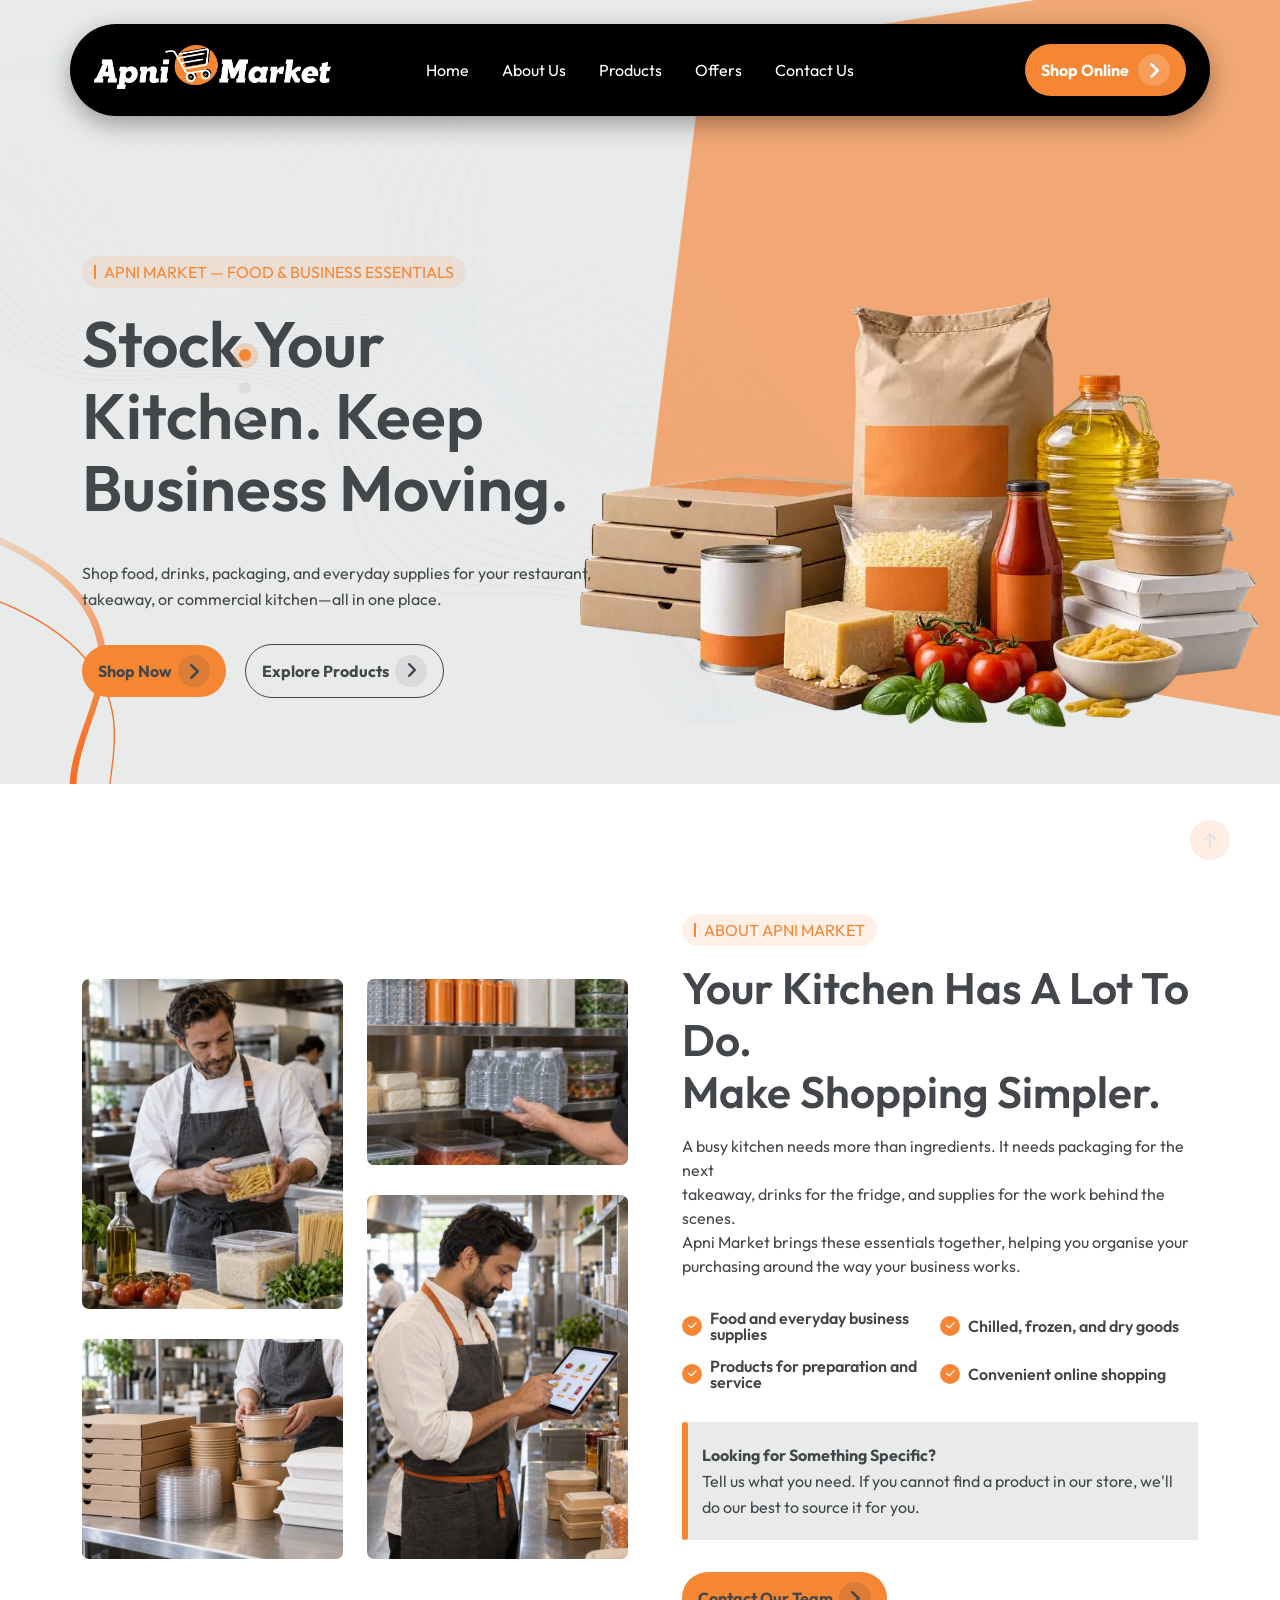
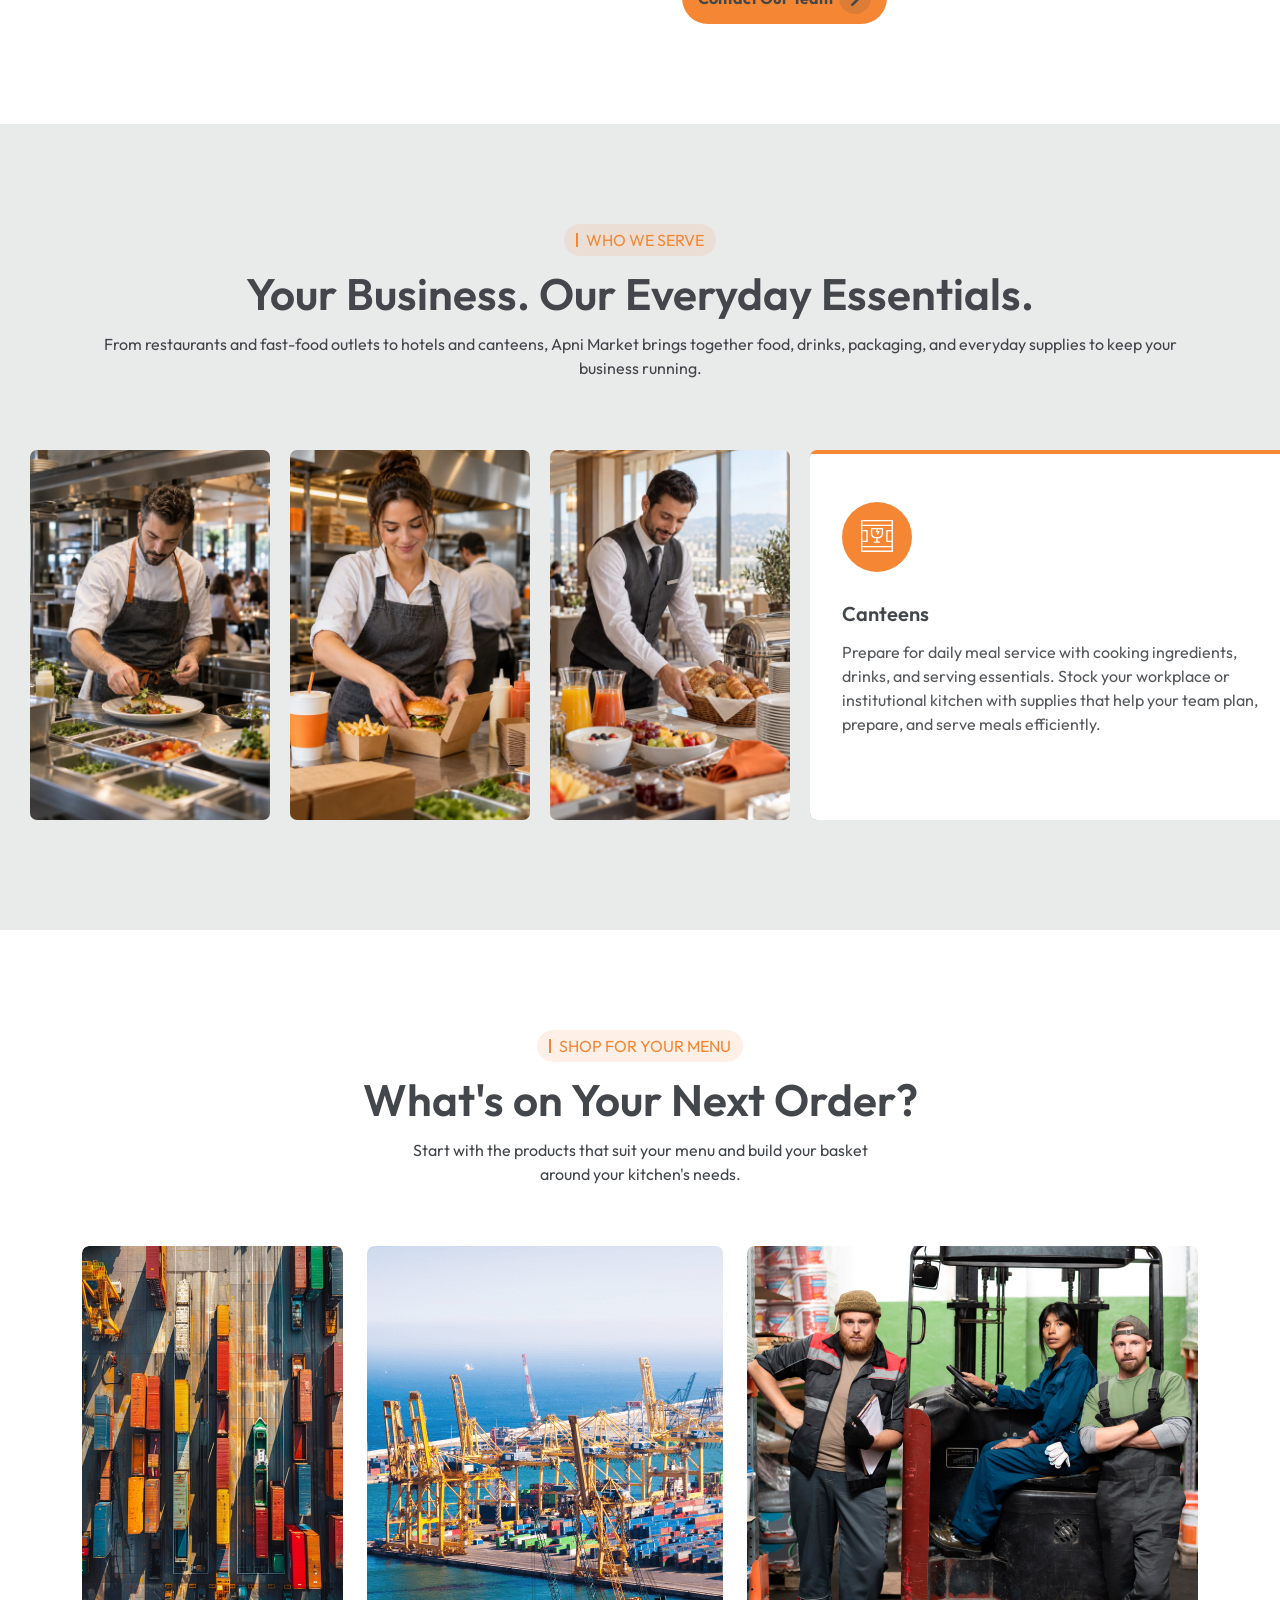
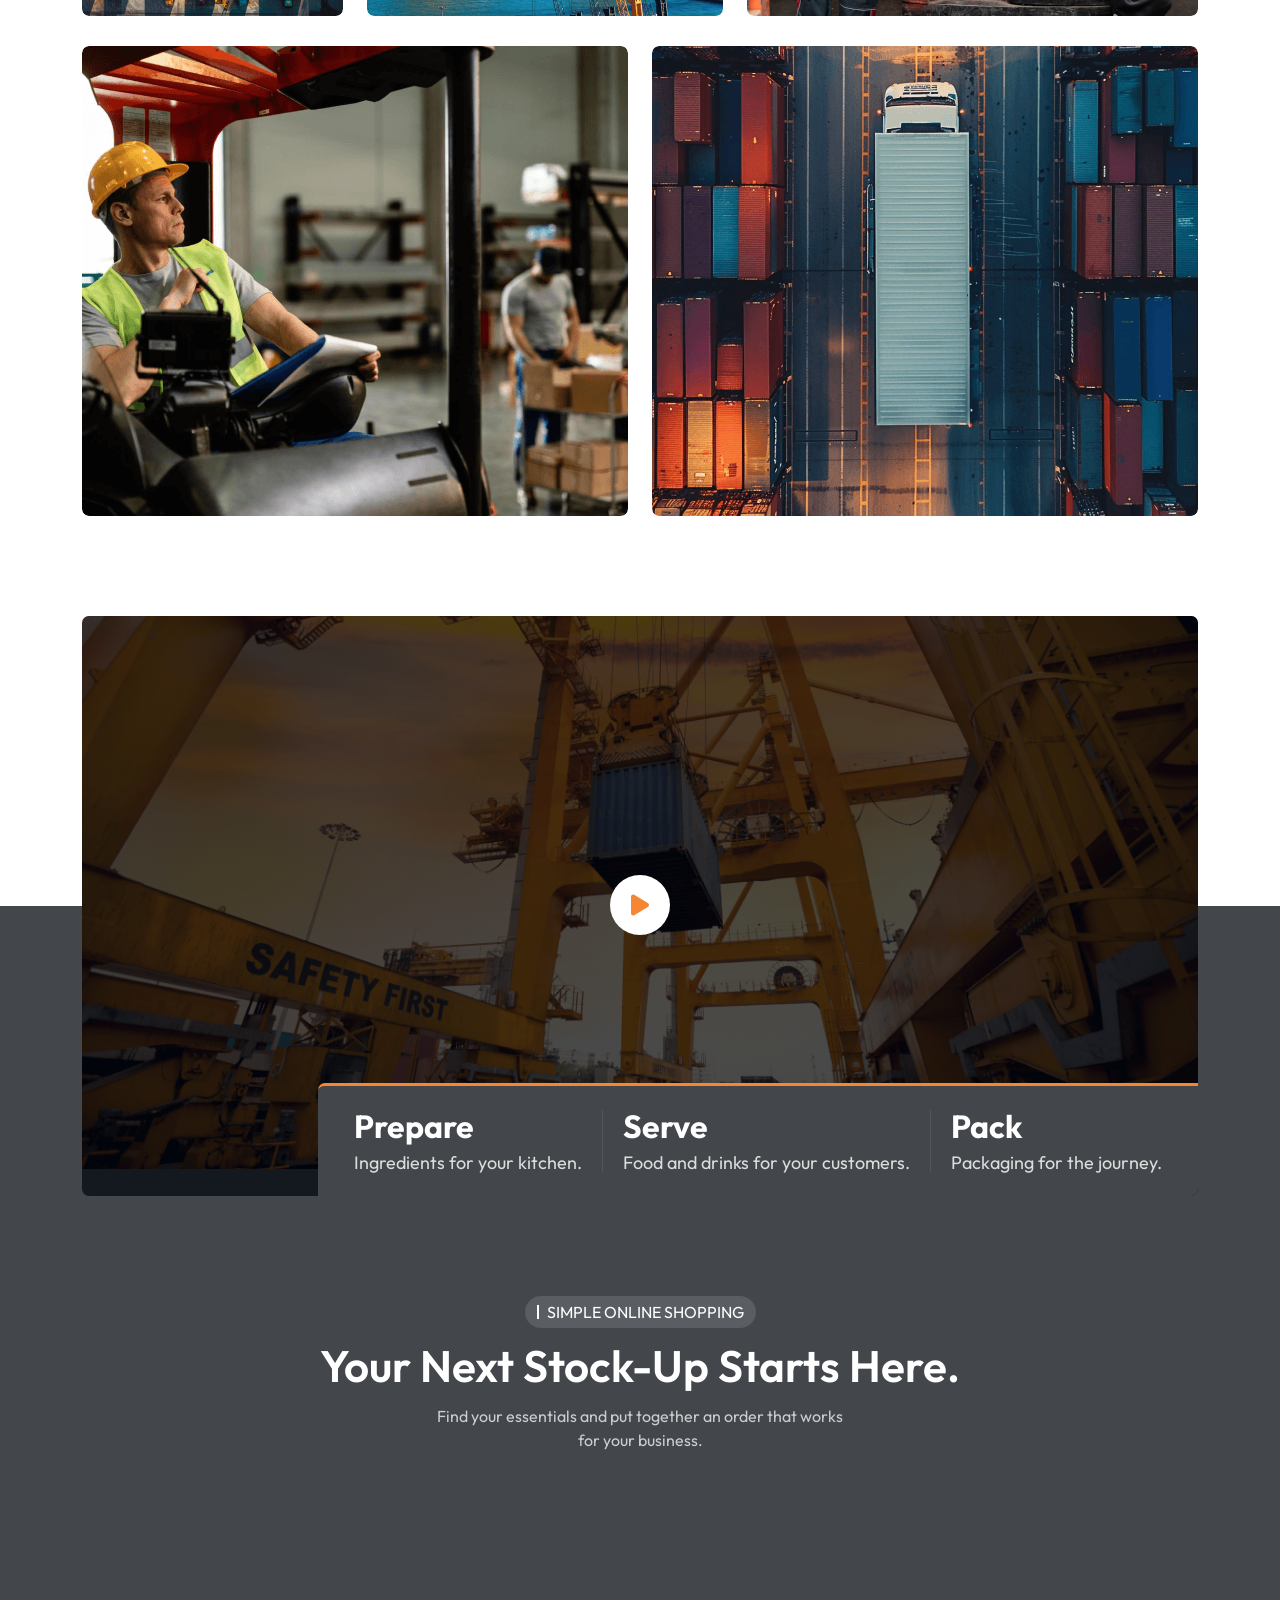
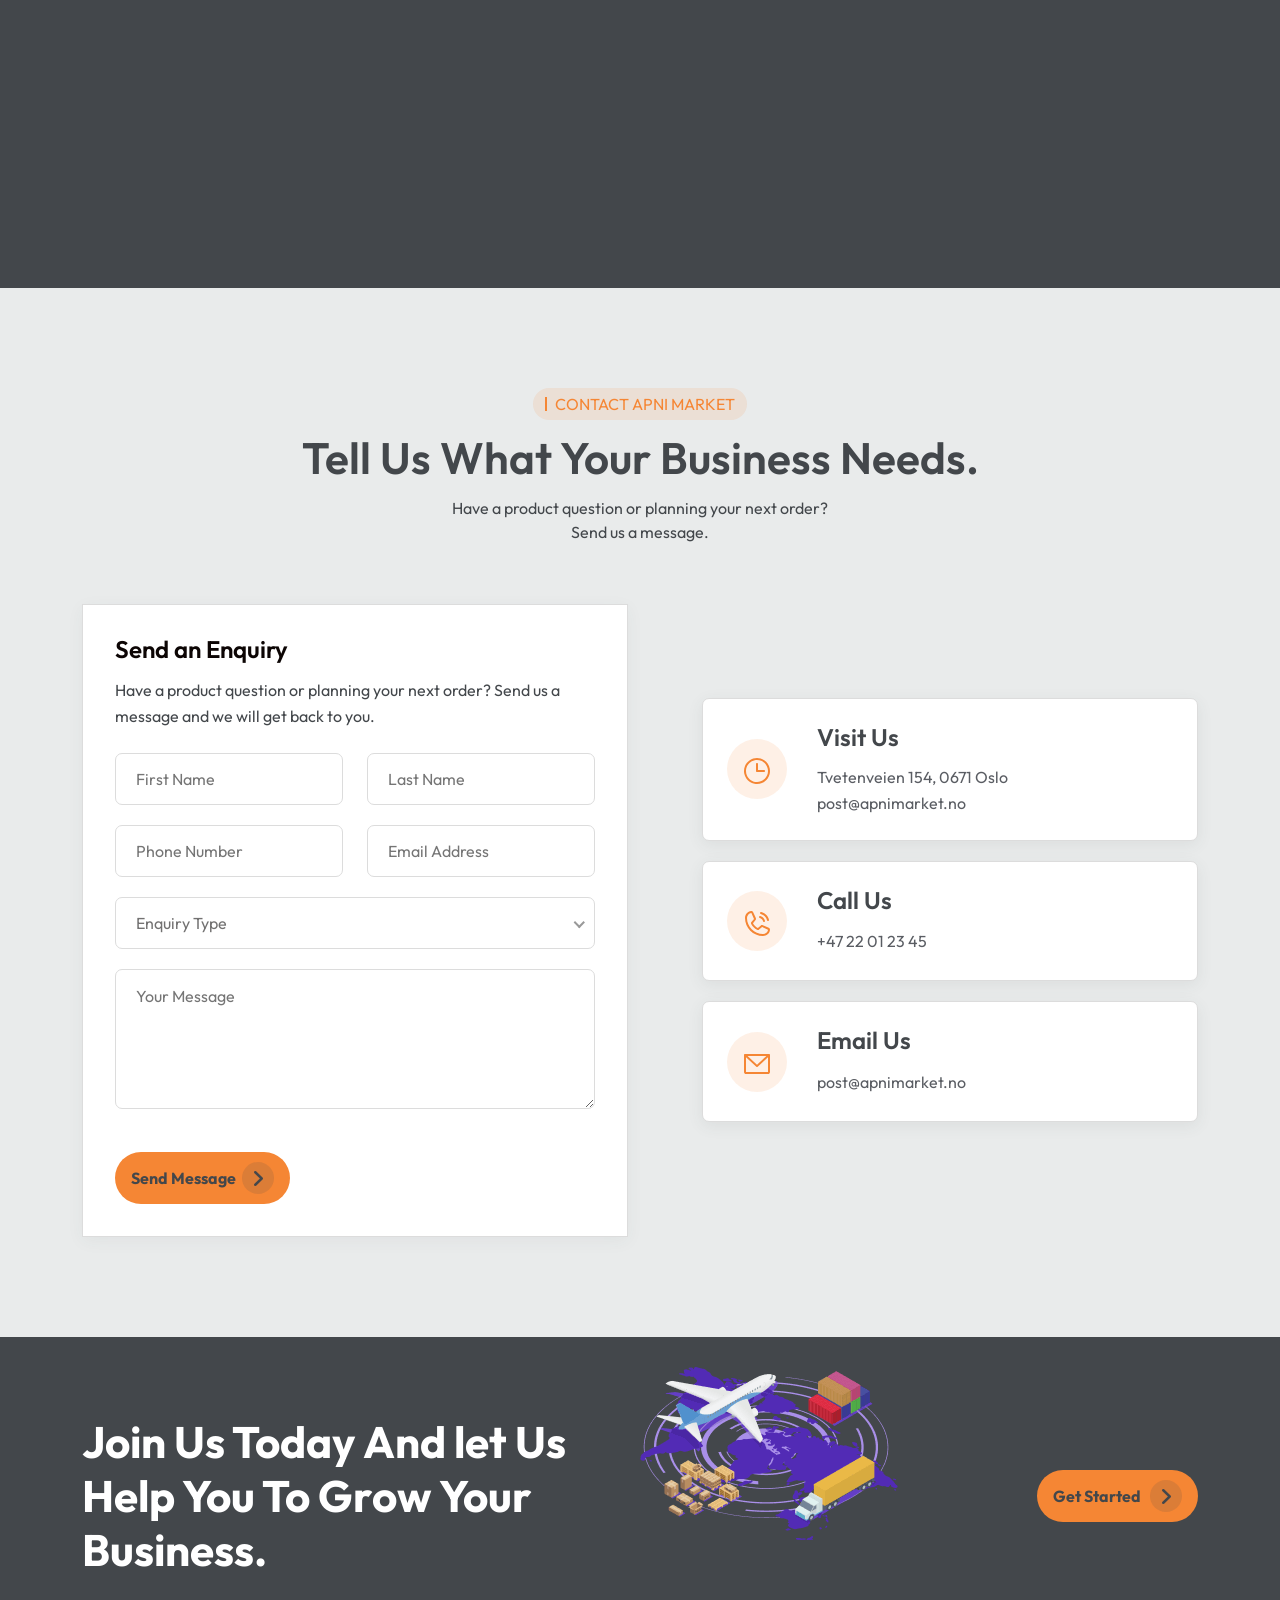
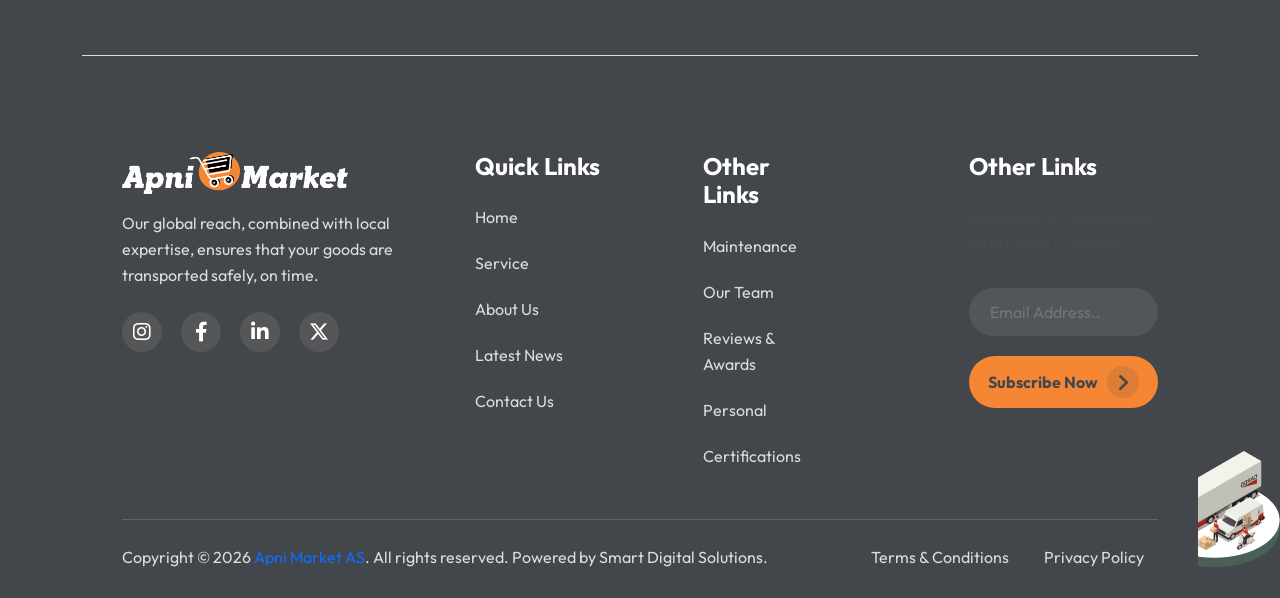
==== index.html @ 5b05df23 "feat: update service gallery with new webp images" ====
<!DOCTYPE html>
<html lang="en">

<head>
   <meta charset="UTF-8">
   <meta name="viewport" content="width=device-width, initial-scale=1.0">
   <title>Cargo - Transport Solutions</title>
   <!-- fav icon -->
   <link rel="shortcut icon" href="assets/img/icon/ca-fav-3.svg">
   <!-- css file -->
   <link rel="stylesheet" href="assets/css/bootstrap.min.css">
   <link rel="stylesheet" href="assets/css/all.css">
   <link rel="stylesheet" href="assets/css/magnific-popup.css">
   <link rel="stylesheet" href="assets/css/slick.css">
   <link rel="stylesheet" href="assets/css/slick-theme.css">
   <link rel="stylesheet" href="assets/css/nice-select.css">
   <link rel="stylesheet" href="assets/css/typography.css?v=2">
   <link rel="stylesheet" href="assets/css/aos.css">
   <link rel="stylesheet" href="assets/css/style.css?v=2">
   <link rel="stylesheet" href="assets/css/responsive.css?v=2">
</head>

<body>
   <!-- preloader -->
   <div id="preloader">
      <div id="ctn-preloader" class="ctn-preloader">
         <div class="animation-preloader">
            <div class="spinner"></div>
            <div class="txt-loading">
               <span data-text-preloader="A" class="letters-loading">A</span>
               <span data-text-preloader="P" class="letters-loading">P</span>
               <span data-text-preloader="N" class="letters-loading">N</span>
               <span data-text-preloader="I" class="letters-loading">I</span>
            </div>
         </div>
         <div class="loader">
            <div class="row">
               <div class="col-3 loader-section section-left">
                  <div class="bg"></div>
               </div>
               <div class="col-3 loader-section section-left">
                  <div class="bg"></div>
               </div>
               <div class="col-3 loader-section section-right">
                  <div class="bg"></div>
               </div>
               <div class="col-3 loader-section section-right">
                  <div class="bg"></div>
               </div>
            </div>
         </div>
      </div>
   </div>
   <!-- preloader end -->

   <!-- Header Area Start-->
   <header class="header-area-3 stiky">
      <div class="container header-3" style="background: #000000 !important;">
         <div class="row align-items-center">
            <div class="col-xl-3 col-lg col-md-6 col-6">
               <!-- ca-logo -->
               <div class="ca-logo">
                  <a href="index.html"><img src="assets/logo.png" alt="Apni Market"></a>
               </div>
            </div>
            <div class="col-xl-6 col-lg-7 d-none d-lg-block">
               <!-- ca-main-menu -->
               <div class="ca-main-menu-3">
                  <nav class="ca-mobile-menu-active-3">
                     <ul>
                        <li><a href="index.html">Home</a></li>
                        <li><a href="#about-us">About Us</a></li>
                        <li><a href="products.html">Products</a></li>
                        <li><a href="offers.html">Offers</a></li>
                        <li><a href="contact.html">Contact Us</a></li>
                     </ul>
                  </nav>
               </div>
            </div>
            <div class="col-xl-3 col-lg col-md-6 col-6">
               <!-- ca-btn -->
               <div class="ca-btn-header d-none d-lg-block text-end">
                  <a href="shop.html" class="ca-btn-primary-3 theme-bg-3 br-50" style="color: #FFFFFF !important;">Shop
                     Online <span style="background: rgba(255, 255, 255, 0.2) !important; color: #FFFFFF !important;"><i
                           class="fa-solid fa-angle-right" style="color: #FFFFFF !important;"></i></span></a>
               </div>
               <div class="ca-header-action-item d-lg-none text-end">
                  <button type="button" class="ca-offcanvas-toogle">
                     <svg xmlns="http://www.w3.org/2000/svg" width="30" height="16" viewBox="0 0 30 16">
                        <rect x="10" width="20" height="2" fill="currentColor"></rect>
                        <rect x="5" y="7" width="25" height="2" fill="currentColor"></rect>
                        <rect x="10" y="14" width="20" height="2" fill="currentColor"></rect>
                     </svg>
                  </button>
               </div>
            </div>
         </div>
      </div>
   </header>
   <!-- Header area end -->

   <!-- offcanvas start -->
   <div class="ca-offcanvas w-bg">
      <div class="ca-offcanvas-wrapper">
         <div class="ca-offcanvas-header d-flex justify-content-between align-items-center mb-40">
            <div class="ca-offcanvas-logo">
               <a href="index.html"><img src="assets/logo.png" alt="Apni Market"></a>
            </div>
            <div class="ca-offcanvas-close">
               <button class="ca-offcanvas-close-toggle"><i class="fal fa-times"></i></button>
            </div>
         </div>
         <div class="ca-offcanvas-menu-3 mb-40">
            <nav>
            </nav>
         </div>
         <div class="ca-offcanvas-contact mb-40">
            <a href="shop.html" class="ca-btn-primary-3 theme-bg-3 br-50" style="color: #FFFFFF !important;">Shop Online
               <span style="background: rgba(255, 255, 255, 0.2) !important; color: #FFFFFF !important;"><i
                     class="fa-solid fa-angle-right" style="color: #FFFFFF !important;"></i></span></a>
         </div>
         <div class="ca-offcanvas-contact-info mb-40">
            <h3 class="ca-offcanvas-sm-title">Contact Info</h3>
            <!-- single item -->
            <div class="ca-sm-single-item-4 ca-sm-single-item-1 mb-20">
               <div class="icon">
                  <span>
                     <i class="fa-solid fa-location-dot"></i>
                  </span>
               </div>
               <div class="ca-sm-single-item-4-content">
                  <p><a href="#">Tvetenveien 154,
                        0671 Oslo</a></p>
               </div>
            </div>

            <!-- single item -->
            <div class="ca-sm-single-item-4 ca-sm-single-item-1 mb-20">
               <div class="icon">
                  <span>
                     <i class="fa-solid fa-phone"></i>
                  </span>
               </div>
               <div class="ca-sm-single-item-4-content">
                  <p><a href="tel:+4722012345">+47 22 01 23 45</a></p>
               </div>
            </div>

            <!-- single item -->
            <div class="ca-sm-single-item-4 ca-sm-single-item-1 mb-20">
               <div class="icon">
                  <span>
                     <i class="fa-solid fa-envelope"></i>
                  </span>
               </div>
               <div class="ca-sm-single-item-4-content">
                  <p><a href="mailto:post@apnimarket.no">post@apnimarket.no</a></p>
               </div>
            </div>
         </div>
         <div class="ca-offcanvas-social mb-40">
            <h3 class="ca-offcanvas-sm-title">Follow Us</h3>
            <div class="ca-footer-social ca-footer-social-3">
               <ul>
                  <li><a href="#"><i class="fa-brands fa-instagram"></i></a></li>
                  <li><a href="#"><i class="fa-brands fa-facebook-f"></i></a></li>
                  <li><a href="#"><i class="fa-brands fa-linkedin-in"></i></a></li>
                  <li><a href="#"><i class="fa-brands fa-x-twitter"></i></a></li>
               </ul>
            </div>
         </div>
      </div>
   </div>
   <div class="ca-offcanvas-overlay"></div>
   <!-- offcanvas end -->

   <main>
      <!-- slider start -->
      <div class="ca-slider-active-3">
         <!-- single-slider -->
         <div class="ca-slider-3 cream-bg-3 p-relative z-index-1 fix">
            <div class="ca-slider-3-shape d-none d-lg-block">
               <img src="assets/img/shape/ca-shape3.3.png" alt="">
               <div class="ca-slider-top-shape-img">
                  <img src="assets/img/shape/ca-image-shape3.3.png" alt="">
               </div>
            </div>
            <div class="ca-slider-img-3 p-absolute">
               <img src="assets/img/slider/hero1.webp" alt="">
            </div>
            <div class="ca-line-shape3">
               <img src="assets/img/shape/ca-shape3.1.png" alt="">
            </div>
            <div class="ca-overlay-shape3 p-absolute">
               <img src="assets/img/shape/overlay-shape3.2.png" alt="">
            </div>
            <div class="container">
               <div class="row">
                  <div class="col-lg-6 col-md-10">
                     <div class="ca-hero-content-3">
                        <h5 class="ca-section-subtitle subtitle-bg-6 p-relative theme-color-3 br-50">APNI MARKET — FOOD
                           &
                           BUSINESS ESSENTIALS</h5>
                        <h1 class="ca-slider-heading theme-black-3 fnw-600 pt-20 pb-20">Stock Your Kitchen.
                           Keep Business Moving.</h1>
                        <p class="pt-16 pb-32">Shop food, drinks, packaging, and everyday supplies for your
                           restaurant,<br> takeaway, or commercial kitchen—all in one place.
                        </p>
                        <div class="hero3-btn">
                           <a href="shop.html" class="ca-btn-primary-3 theme-bg-3 br-50">Shop
                              Now<span><i class="fa-solid fa-angle-right"></i></span></a>
                           <a href="products.html" class="ca-sec-primary-3 theme-color-3 br-50">Explore Products<span><i
                                    class="fa-solid fa-angle-right"></i></span></a>
                        </div>
                     </div>
                  </div>
               </div>
            </div>
         </div>
         <!-- single-slider -->
         <div class="ca-slider-3 cream-bg-3 p-relative z-index-1 fix">
            <div class="ca-slider-3-shape d-none d-lg-block">
               <img src="assets/img/shape/ca-shape3.3.png" alt="">
               <div class="ca-slider-top-shape-img">
                  <img src="assets/img/shape/ca-image-shape3.3.png" alt="">
               </div>
            </div>
            <div class="ca-slider-img-3 p-absolute">
               <img src="assets/img/slider/hero2.webp" alt="">
            </div>
            <div class="ca-line-shape3">
               <img src="assets/img/shape/ca-shape3.1.png" alt="">
            </div>
            <div class="container">
               <div class="row">
                  <div class="col-lg-6 col-md-10">
                     <div class="ca-hero-content-3">
                        <h5 class="ca-section-subtitle subtitle-bg-6 p-relative theme-color-3 br-50">FROM PREPARATION TO
                           TAKEAWAY</h5>
                        <h1 class="ca-slider-heading theme-black-3 fnw-600 pt-20 pb-20">Great Food Starts With
                           the Right Supplies.</h1>
                        <p class="pt-16 pb-32">From kitchen ingredients to takeaway packaging, find the essentials<br>
                           you need to prepare, serve, and send out every order.
                        </p>
                        <div class="hero3-btn">
                           <a href="products.html" class="ca-btn-primary-3 theme-bg-3 br-50">Browse
                              Products<span><i class="fa-solid fa-angle-right"></i></span></a>
                           <a href="offers.html" class="ca-sec-primary-3 theme-color-3 br-50">View Offers<span><i
                                    class="fa-solid fa-angle-right"></i></span></a>
                        </div>
                     </div>
                  </div>
               </div>
            </div>
         </div>
         <!-- single-slider -->
         <div class="ca-slider-3 cream-bg-3 p-relative z-index-1 fix">
            <div class="ca-slider-3-shape d-none d-lg-block">
               <img src="assets/img/shape/ca-shape3.3.png" alt="">
               <div class="ca-slider-top-shape-img">
                  <img src="assets/img/shape/ca-image-shape3.3.png" alt="">
               </div>
            </div>
            <div class="ca-slider-img-3 p-absolute">
               <img src="assets/img/slider/hero3.webp" alt="">
            </div>
            <div class="ca-line-shape3">
               <img src="assets/img/shape/ca-shape3.1.png" alt="">
            </div>
            <div class="container">
               <div class="row">
                  <div class="col-lg-6 col-md-10">
                     <div class="ca-hero-content-3">
                        <h5 class="ca-section-subtitle subtitle-bg-6 p-relative theme-color-3 br-50">MAKE YOUR NEXT
                           STOCK-UP COUNT</h5>
                        <h1 class="ca-slider-heading theme-black-3 fnw-600 pt-20 pb-20">Everyday Essentials.
                           More Value for Your Business.</h1>
                        <p class="pt-16 pb-32">Explore current offers and discover products for your next order.<br>
                           Keep your shelves stocked and your menu ready.
                        </p>
                        <div class="hero3-btn">
                           <a href="offers.html" class="ca-btn-primary-3 theme-bg-3 br-50">Explore
                              Offers<span><i class="fa-solid fa-angle-right"></i></span></a>
                           <a href="products.html" class="ca-sec-primary-3 theme-color-3 br-50">Shop All
                              Products<span><i class="fa-solid fa-angle-right"></i></span></a>
                        </div>
                     </div>
                  </div>
               </div>
            </div>
         </div>
      </div>
      <!-- slider end -->

      <!-- about section start -->
      <section id="about-us" class="ca-about-3 pt-100 pb-70">
         <div class="container">
            <div class="row align-items-center">
               <div class="col-lg-6">
                  <div class="ca-abo-item-1">
                     <div class="row">
                        <div class="col-lg-6 col-md-6">
                           <!-- single about item -->
                           <div class="ca-abo-single-item mb-30">
                              <img class="w-100 lar-img-1" src="assets/img/about/about-1.jpg" alt="">
                              <div class="ca-abo-hover-item">
                                 <div class="ca-abo-content">
                                    <!-- <div class="ca-abo-icon">
                                       <span><img src="assets/img/icon/ca-delivery3.1.svg" alt=""></span>
                                    </div> -->
                                    <!-- <h3 class="ca-abo-hover-title"><span class="counter">11</span>K+</h3> -->
                                    <p>Food and products for preparation</p>
                                 </div>
                              </div>
                           </div>

                           <!-- single about item -->
                           <div class="ca-abo-single-item mb-30">
                              <img class="w-100 sm-img-1" src="assets/img/about/about-2.jpg" alt="">
                              <div class="ca-abo-hover-item">
                                 <div class="ca-abo-content">
                                    <!-- <div class="ca-abo-icon">
                                       <span><img src="assets/img/icon/ca-delivery3.1.svg" alt=""></span>
                                    </div> -->
                                    <!-- <h3 class="ca-abo-hover-title"><span class="counter">11</span>K+</h3> -->
                                    <p>Packaging and service essentials</p>
                                 </div>
                              </div>
                           </div>
                        </div>

                        <div class="col-lg-6 col-md-6">
                           <!-- single about item -->
                           <div class="ca-abo-single-item mb-30">
                              <img class="w-100 sm-img-2" src="assets/img/about/about-3.jpg" alt="">
                              <div class="ca-abo-hover-item">
                                 <div class="ca-abo-content">
                                    <!-- <div class="ca-abo-icon">
                                       <span><img src="assets/img/icon/ca-delivery3.1.svg" alt=""></span>
                                    </div> -->
                                    <!-- <h3 class="ca-abo-hover-title"><span class="counter">11</span>K+</h3> -->
                                    <p>Drinks and chilled goods</p>
                                 </div>
                              </div>
                           </div>
                           <!-- single about item -->
                           <div class="ca-abo-single-item mb-30">
                              <img class="w-100 lar-img-2" src="assets/img/about/about-4.png" alt="">
                              <div class="ca-abo-hover-item">
                                 <div class="ca-abo-content">
                                    <!-- <div class="ca-abo-icon">
                                       <span><img src="assets/img/icon/ca-delivery3.1.svg" alt=""></span>
                                    </div> -->
                                    <!-- <h3 class="ca-abo-hover-title"><span class="counter">11</span>K+</h3> -->
                                    <p>Convenient online shopping</p>
                                 </div>
                              </div>
                           </div>


                        </div>
                     </div>
                  </div>
               </div>
               <div class="col-xl-6 mb-30">
                  <div class="ca-ab-content3">
                     <div class="ca-about-content-3 ca-sec-content-3">
                        <h5 class="ca-section-subtitle subtitle-bg-6 p-relative theme-color-3 br-50">ABOUT APNI MARKET
                        </h5>
                        <h2 class="ca-section-title theme-black-3 fnw-600 pt-16 ca-text-cap">Your Kitchen Has a Lot to
                           Do.
                           <br> Make Shopping Simpler.
                        </h2>
                        <p class="pt-16 pb-32">A busy kitchen needs more than ingredients. It needs packaging for the
                           next<br> takeaway, drinks for the fridge, and supplies for the work behind the scenes.<br>
                           Apni Market brings these essentials together, helping you organise your purchasing around the
                           way your business works.</p>
                     </div>
                     <div class="ca-ab-item-check">
                        <!-- single-item -->
                        <div class="ca-ab-sngle-item">
                           <div class="ca-ab-sngle-item-ic">
                              <span><i class="fa-solid fa-check"></i></span>
                           </div>
                           <div class="ca-ab-sngle-item-content">
                              <h4 class="ca-item-ch-title">Food and everyday business supplies</h4>
                           </div>
                        </div>
                        <!-- single-item -->
                        <div class="ca-ab-sngle-item">
                           <div class="ca-ab-sngle-item-ic">
                              <span><i class="fa-solid fa-check"></i></span>
                           </div>
                           <div class="ca-ab-sngle-item-content">
                              <h4 class="ca-item-ch-title">Chilled, frozen, and dry goods</h4>
                           </div>
                        </div>
                        <!-- single-item -->
                        <div class="ca-ab-sngle-item">
                           <div class="ca-ab-sngle-item-ic">
                              <span><i class="fa-solid fa-check"></i></span>
                           </div>
                           <div class="ca-ab-sngle-item-content">
                              <h4 class="ca-item-ch-title">Products for preparation and service</h4>
                           </div>
                        </div>
                        <!-- single-item -->
                        <div class="ca-ab-sngle-item">
                           <div class="ca-ab-sngle-item-ic">
                              <span><i class="fa-solid fa-check"></i></span>
                           </div>
                           <div class="ca-ab-sngle-item-content">
                              <h4 class="ca-item-ch-title">Convenient online shopping</h4>
                           </div>
                        </div>
                     </div>
                     <div class="ca-about-item3 cream-bg-3 p-relative">
                        <p><strong>Looking for Something Specific?</strong><br>Tell us what you need. If you cannot find
                           a product in our store, we'll do our best to source it for you.</p>
                     </div>
                     <div class="ca-about-3-btn">
                        <a href="contact.html" class="ca-btn-primary-3 theme-bg-3 br-50">Contact Our Team<span><i
                                 class="fa-solid fa-angle-right"></i></span></a>
                     </div>
                  </div>
               </div>
            </div>
         </div>
      </section>
      <!-- about section end -->

      <!-- service section start -->
      <section class="ca-service-3 cream-bg-3 pt-100 pb-70">
         <div class="container">
            <div class="ca-portfolio-content-3 ca-sec-content-3 text-center mb-60 aos-init aos-animate"
               data-aos="fade-up" data-aos-duration="800">
               <h5 class="ca-section-subtitle subtitle-bg-6 p-relative theme-color-3 br-50">WHO WE SERVE</h5>
               <h2 class="ca-section-title theme-black-3 fnw-600 pt-16 ca-text-cap">Your Business. Our Everyday
                  Essentials.</h2>
               <p class="pt-16">From restaurants and fast-food outlets to hotels and canteens, Apni Market brings
                  together food, drinks, packaging, and everyday supplies to keep your business running.</p>
            </div>
         </div>
         <!-- expand gallery start -->
         <div class="expand-container">
            <!-- single item -->
            <div class="slide">
               <img class="expand-slide-img" src="assets/img/service/gallery1.webp" alt="">
               <div class="expand-slide-ic-box">
                  <div class="ca-expand-ic">
                     <span><img src="assets/img/icon/ser-ic-1.1.svg" alt=""></span>
                  </div>
                  <h2 class="ca-expand-title"><a href="#">Restaurants</a></h2>
                  <p>From kitchen preparation to the final plate, find ingredients, drinks, and everyday essentials for
                     your restaurant. Bring your purchasing together so your team can focus on preparing great food and
                     looking after guests.</p>
               </div>
            </div>
            <!-- single item -->
            <div class="slide">
               <img class="expand-slide-img" src="assets/img/service/gallery2.webp" alt="">
               <div class="expand-slide-ic-box">
                  <div class="ca-expand-ic">
                     <span><img src="assets/img/icon/ser-ic-1.2.svg" alt=""></span>
                  </div>
                  <h2 class="ca-expand-title"><a href="#">Fast-Food Businesses</a></h2>
                  <p>Keep your kitchen ready for the next order with ingredients, sauces, drinks, and takeaway
                     packaging. Find the everyday supplies you need to prepare, pack, and serve throughout a busy
                     service.</p>
               </div>
            </div>
            <!-- single item -->
            <div class="slide">
               <img class="expand-slide-img" src="assets/img/service/gallery3.webp" alt="">
               <div class="expand-slide-ic-box">
                  <div class="ca-expand-ic">
                     <span><img src="assets/img/icon/ser-ic-1.3.svg" alt=""></span>
                  </div>
                  <h2 class="ca-expand-title"><a href="#">Hotels</a></h2>
                  <p>Support breakfast service, restaurant dining, and daily hospitality needs with food, beverages, and
                     practical supplies. Bring essentials together in one place to simplify purchasing for your team.
                  </p>
               </div>
            </div>
            <!-- single item -->
            <div class="slide active">
               <img class="expand-slide-img" src="assets/img/service/gallery4.webp" alt="">
               <div class="expand-slide-ic-box">
                  <div class="ca-expand-ic">
                     <span><img src="assets/img/icon/ser-ic-1.4.svg" alt=""></span>
                  </div>
                  <h2 class="ca-expand-title"><a href="#">Canteens</a></h2>
                  <p>Prepare for daily meal service with cooking ingredients, drinks, and serving essentials. Stock your
                     workplace or institutional kitchen with supplies that help your team plan, prepare, and serve meals
                     efficiently.</p>
               </div>
            </div>
         </div>
         <!-- expand gallery end -->
      </section>
      <!-- service section end -->

      <!-- portfolio section start -->
      <section class="ca-portfilo-2 pt-100 pb-70">
         <div class="container">
            <div class="ca-portfolio-content-3 ca-sec-content-3 text-center mb-60 aos-init aos-animate"
               data-aos="fade-up" data-aos-duration="800">
               <h5 class="ca-section-subtitle subtitle-bg-6 p-relative theme-color-3 br-50">SHOP FOR YOUR MENU</h5>
               <h2 class="ca-section-title theme-black-3 fnw-600 pt-16">What's on Your Next Order?</h2>
               <p class="pt-16">Start with the products that suit your menu and build your basket<br>around your
                  kitchen's needs.</p>
            </div>

            <div class="row">

               <!-- single project item -->
               <div class="col-lg-3 col-md-6">
                  <div class="ca-single-pro-img-3 mb-30">
                     <img class="w-100" src="assets/img/portfolio/ca-portfoli3.1.png" alt="">
                     <div class="ca-project-hover-item1">
                        <a href="project-single.html" class="ca-project-hover-item1-icon">
                           <span><img src="assets/img/icon/ca-arow-3.1.svg" alt=""></span>
                        </a>
                        <div class="ca-project-hover-item-content">
                           <h4 class="ca-project-hov-sub-title">Explore Products</h4>
                           <h3 class="ca-project-hov-title"><a href="#">Pizza
                                 Essentials</a></h3>
                           <p>Bring together the toppings, cheese,<br> and supplies for your next pizza service.</p>
                        </div>
                     </div>
                  </div>
               </div>

               <!-- single project item -->
               <div class="col-lg-4 col-md-6">
                  <div class="ca-single-pro-img-3 mb-30">
                     <img class="w-100" src="assets/img/portfolio/ca-portfolio3.2.png" alt="">
                     <div class="ca-project-hover-item1">
                        <a href="project-single.html" class="ca-project-hover-item1-icon">
                           <span><img src="assets/img/icon/ca-arow-3.1.svg" alt=""></span>
                        </a>
                        <div class="ca-project-hover-item-content">
                           <h4 class="ca-project-hov-sub-title">Explore Products</h4>
                           <h3 class="ca-project-hov-title"><a href="#">Burgers &amp;
                                 Takeaway</a></h3>
                           <p>Explore burgers, dressings, sides,<br> and packaging for your takeaway menu.</p>
                        </div>
                     </div>
                  </div>
               </div>

               <!-- single project item -->
               <div class="col-lg-5 col-md-6">
                  <div class="ca-single-pro-img-3 mb-30">
                     <img class="w-100" src="assets/img/portfolio/ca-portfoli3.3.png" alt="">
                     <div class="ca-project-hover-item1">
                        <a href="project-single.html" class="ca-project-hover-item1-icon">
                           <span><img src="assets/img/icon/ca-arow-3.1.svg" alt=""></span>
                        </a>
                        <div class="ca-project-hover-item-content">
                           <h4 class="ca-project-hov-sub-title">Explore Products</h4>
                           <h3 class="ca-project-hov-title"><a href="#">Kebab &amp;
                                 Grill</a></h3>
                           <p>Browse kebab products, sauces,<br> and accompaniments for your next order.</p>
                        </div>
                     </div>
                  </div>
               </div>

               <!-- single project item -->
               <div class="col-lg-6 col-md-6">
                  <div class="ca-single-pro-img-3 mb-30">
                     <img class="w-100 pro-lar-img-1" src="assets/img/portfolio/ca-project3.4.png" alt="">
                     <div class="ca-project-hover-item1">
                        <a href="project-single.html" class="ca-project-hover-item1-icon">
                           <span><img src="assets/img/icon/ca-arow-3.1.svg" alt=""></span>
                        </a>
                        <div class="ca-project-hover-item-content">
                           <h4 class="ca-project-hov-sub-title">Explore Products</h4>
                           <h3 class="ca-project-hov-title"><a href="#">Kitchen
                                 Cupboard</a></h3>
                           <p>Top up cooking oils, seasonings,<br> and everyday ingredients.</p>
                        </div>
                     </div>
                  </div>
               </div>

               <!-- single project item -->
               <div class="col-lg-6 col-md-6">
                  <div class="ca-single-pro-img-3 mb-30">
                     <img class="w-100 pro-lar-img-1" src="assets/img/portfolio/ca-portfolio-3.5.png" alt="">
                     <div class="ca-project-hover-item1">
                        <a href="project-single.html" class="ca-project-hover-item1-icon">
                           <span><img src="assets/img/icon/ca-arow-3.1.svg" alt=""></span>
                        </a>
                        <div class="ca-project-hover-item-content">
                           <h4 class="ca-project-hov-sub-title">Explore Products</h4>
                           <h3 class="ca-project-hov-title"><a href="#">Pack &amp;
                                 Serve</a></h3>
                           <p>Find containers, boxes, and serving<br> essentials for food on the go.</p>
                        </div>
                     </div>
                  </div>
               </div>

            </div>
         </div>
      </section>
      <!-- portfolio section end -->


      <!-- video area start -->
      <section class="video-play-section">
         <div class="container">
            <div class="ca-video-img br-7 p-relative z-index-1">
               <img class="w-100" src="assets/img/service/v-play.png" alt="">
               <a href="https://www.youtube.com/watch?v=HkYGxh1XUGQ" class="video-play-button popup-video">
                  <span><i class="fa-solid fa-play"></i></span>
               </a>
               <div class="ca-counter-3 p-absolute">
                  <!-- single counter area -->
                  <div class="ca-counter-area-3">
                     <h3 class="ca-counter-title text-white fnw-700 pb-12">Prepare</h3>
                     <p>Ingredients for your kitchen.</p>
                  </div>
                  <!-- single counter area -->
                  <div class="ca-counter-area-3">
                     <h3 class="ca-counter-title text-white fnw-700 pb-12">Serve</h3>
                     <p>Food and drinks for your customers.</p>
                  </div>
                  <!-- single counter area -->
                  <div class="ca-counter-area-3">
                     <h3 class="ca-counter-title text-white fnw-700 pb-12">Pack</h3>
                     <p>Packaging for the journey.</p>
                  </div>
               </div>
            </div>
         </div>
      </section>
      <!-- video area end -->


      <!-- working section start -->
      <div class="ca-working-section theme-black-bg-3 pt-390 pb-70">
         <div class="container">
            <div class="ca-working-section-3 ca-sec-content-3 text-center mb-60 aos-init aos-animate" data-aos="fade-up"
               data-aos-duration="800">
               <h5 class="ca-section-subtitle subtitle-bg-7 p-relative text-white br-50">SIMPLE ONLINE SHOPPING</h5>
               <h2 class="ca-section-title theme-black-3 fnw-600 text-white pt-16">Your Next Stock-Up Starts Here.</h2>
               <p class="pt-16">Find your essentials and put together an order that works<br>
                  for your business.</p>
            </div>
            <div class="row">
               <!-- working icon box -->
               <div class="col-xl-3 col-lg-4 col-md-6 mb-30">
                  <div class="ca-work-ic-box br-7 aos-init aos-animate" data-aos="fade-up" data-aos-duration="800">
                     <div class="ca-work-ic-box-img">
                        <span>
                           <img src="assets/img/icon/ca-work-1.1.svg" alt="">
                        </span>
                     </div>
                     <div class="ca-work-ic-box-content">
                        <h4 class="ca-title fnw-600 text-white pt-24 pb-16"><a href="#">01 — Browse
                              the Range</a></h4>
                        <p>Explore categories or search for<br>a specific product.
                        </p>
                     </div>
                  </div>
               </div>
               <!-- working icon box -->
               <div class="col-xl-3 col-lg-4 col-md-6 mb-30">
                  <div class="ca-work-ic-box br-7 aos-init aos-animate" data-aos="fade-up" data-aos-duration="1000">
                     <div class="ca-work-ic-box-img">
                        <span>
                           <img src="assets/img/icon/ca-work-1.2.svg" alt="">
                        </span>
                     </div>
                     <div class="ca-work-ic-box-content">
                        <h4 class="ca-title fnw-600 text-white pt-24 pb-16"><a href="#">02 — Choose
                              Your Products</a></h4>
                        <p>Check pack sizes and product<br>details, then select your quantities.</p>
                     </div>
                  </div>
               </div>
               <!-- working icon box -->
               <div class="col-xl-3 col-lg-4 col-md-6 mb-30">
                  <div class="ca-work-ic-box br-7 aos-init aos-animate" data-aos="fade-up" data-aos-duration="1200">
                     <div class="ca-work-ic-box-img">
                        <span>
                           <img src="assets/img/icon/ca-work1.3.svg" alt="">
                        </span>
                     </div>
                     <div class="ca-work-ic-box-content">
                        <h4 class="ca-title fnw-600 text-white pt-24 pb-16"><a href="#">03 — Review
                              Your Basket</a></h4>
                        <p>Check your items and make any<br>final changes before checkout.</p>
                     </div>
                  </div>
               </div>
               <!-- working icon box -->
               <div class="col-xl-3 col-lg-4 col-md-6 mb-30">
                  <div class="ca-work-ic-box br-7 aos-init aos-animate" data-aos="fade-up" data-aos-duration="1400">
                     <div class="ca-work-ic-box-img">
                        <span>
                           <img src="assets/img/icon/ca-work1.4.svg" alt="">
                        </span>
                     </div>
                     <div class="ca-work-ic-box-content">
                        <h4 class="ca-title fnw-600 text-white pt-24 pb-16"><a href="#">04 — Place
                              Your Order</a></h4>
                        <p>Follow the checkout steps to<br>complete your purchase.</p>
                     </div>
                  </div>
               </div>
            </div>
         </div>
      </div>
      <!-- working section End -->

      <!-- testimonial section start -->
      <section class="ca-testimonial3 d-none pt-100">
         <div class="container">
            <div class="ca-testimonial-content-3 ca-sec-content-3 text-center mb-60 aos-init aos-animate"
               data-aos="zoom-out-down" data-aos-duration="800">
               <h5 class="ca-section-subtitle subtitle-bg-6 p-relative theme-color-3 br-50">LET'S TALK ABOUT YOUR NEXT
                  ORDER</h5>
               <h2 class="ca-section-title theme-black-3 fnw-600 pt-16 ca-text-cap">Can't Find What You Need?</h2>
               <p class="pt-16">Looking for a particular ingredient, pack size, or business supply?<br>Send us the
                  details so we can look into it.</p>
            </div>
            <div class="row">
               <div class="ca-testimonials">
                  <div class="ca-testi                     <div class=" ca-testimonial-card-3 br-7">
                     <div class="ca-test-3-rating">
                        <div class="ca-ratings-3">
                           <span><i class="fa-solid fa-star"></i></span>
                           <span><i class="fa-solid fa-star"></i></span>
                           <span><i class="fa-solid fa-star"></i></span>
                           <span><i class="fa-solid fa-star"></i></span>
                           <span><i class="fa-solid fa-star"></i></span>
                        </div>
                        <div class="ca-rating-num-3">
                           <h4 class="ca-rating-title-3">(5) <span>Rating</span></h4>
                        </div>
                     </div>
                     <div class="ca-test-3-content">
                        <h4 class="ca-test-title-3">“Product Enquiries”</h4>
                        <p>Ask about an item before adding it<br> to your order. We're happy to help<br> with any
                           product questions you<br> might have.</p>
                     </div>
                     <div class="ca-test-3-user">
                        <div class="ca-test-3-user-name">
                           <a href="contact.html" class="ca-btn-primary-3 theme-bg-3 br-50">Get in Touch<span><i
                                    class="fa-solid fa-angle-right"></i></span></a>
                        </div>
                     </div>
                  </div>
               </div>
               <div class="ca-testimonial-card-3 br-7">
                  <div class="ca-test-3-rating">
                     <div class="ca-ratings-3">
                        <span><i class="fa-solid fa-star"></i></span>
                        <span><i class="fa-solid fa-star"></i></span>
                        <span><i class="fa-solid fa-star"></i></span>
                        <span><i class="fa-solid fa-star"></i></span>
                        <span><i class="fa-solid fa-star"></i></span>
                     </div>
                     <div class="ca-rating-num-3">
                        <h4 class="ca-rating-title-3">(5) <span>Rating</span></h4>
                     </div>
                  </div>
                  <div class="ca-test-3-content">
                     <h4 class="ca-test-title-3">“Sourcing Requests”</h4>
                     <p>Tell us about a product you would<br> like us to source. We will do our<br> best to find it and
                        add it<br> to our range.</p>
                  </div>
                  <div class="ca-test-3-user">
                     <div class="ca-test-3-user-name">
                        <a href="contact.html" class="ca-btn-primary-3 theme-bg-3 br-50">Get in Touch<span><i
                                 class="fa-solid fa-angle-right"></i></span></a>
                     </div>
                  </div>
               </div>
               <div class="ca-test-3-content">
                  <h4 class="ca-test-title-3">“Order Questions”</h4>
                  <p>Get in touch with a question about<br> your purchase. We are here to<br> help resolve any
                     issues<br> quickly.</p>
               </div>
               <div class="ca-test-3-user">
                  <div class="ca-test-3-user-name">
                     <a href="contact.html" class="ca-btn-primary-3 theme-bg-3 br-50">Get in Touch<span><i
                              class="fa-solid fa-angle-right"></i></span></a>
                  </div>
               </div>
            </div>
            <div class="ca-testimonial-card-3 br-7">
               <div class="ca-test-3-rating">
                  <div class="ca-ratings-3">
                     <span><i class="fa-solid fa-star"></i></span>
                     <span><i class="fa-solid fa-star"></i></span>
                     <span><i class="fa-solid fa-star"></i></span>
                     <span><i class="fa-solid fa-star"></i></span>
                     <span><i class="fa-solid fa-star"></i></span>
                  </div>
                  <div class="ca-rating-num-3">
                     <h4 class="ca-rating-title-3">(5) <span>Rating</span></h4>
                  </div>
               </div>
               <div class="ca-test-3-content">
                  <h4 class="ca-test-title-3">“Read about how our tailored solutions have helped businesses
                     achieve.”</h4>
                  <p>Our clients' satisfaction is our top priority,<br> and their feedback speaks volumes about
                     our dedication to excellence. We take immense <br> pride in the positive experiences
                     shared by businesses across various industries who rely <br> on our transport and
                     logistics expertise.</p>
               </div>
               <div class="ca-test-3-user">
                  <div class="ca-test-3-user-img">
                     <span><img src="assets/img/testimonial/ca-testi3.1.png" alt=""></span>
                  </div>
                  <div class="ca-test-3-user-name">
                     <h4 class="test-3-title"><a href="#">Shevon Daniel</a></h4>
                     <span>Co-Founder</span>
                  </div>
               </div>
            </div>
         </div>
         </div>
         </div>
         </div>
      </section>
      <!-- testimonial section end -->

      <!-- contact-section start -->
      <section class="contact-3-area cream-bg-3 pt-100 pb-70">
         <div class="container">
            <div class="ca-blog-content-3 ca-sec-content-3 text-center mb-60 aos-init aos-animate"
               data-aos="zoom-out-down" data-aos-duration="1000">
               <h5 class="ca-section-subtitle subtitle-bg-6 p-relative theme-color-3 br-50">CONTACT APNI MARKET</h5>
               <h2 class="ca-section-title theme-black-3 fnw-600 pt-16 ca-text-cap">Tell Us What Your Business Needs.
               </h2>
               <p class="pt-16">Have a product question or planning your next order?<br> Send us a message.</p>
            </div>
            <div class="row align-items-center">
               <div class="col-xl-6 mb-30">
                  <div class="ca-contact-from w-bg ca-contact-from-3 aos-init aos-animate" data-aos="fade-right"
                     data-aos-duration="1200">
                     <div class="ca-contact-content-3">
                        <h4 class="ca-contact-title-2 theme-black-2 fnw-600">Send an Enquiry</h4>
                        <p class="pt-16 pb-24">Have a product question or planning your next order? Send us a message
                           and we will get back to you.</p>
                     </div>
                     <form action="#">
                        <div class="row">
                           <div class="col-md-6 mb-20">
                              <input type="text" placeholder="First Name">
                           </div>
                           <div class="col-md-6 mb-20">
                              <input type="text" placeholder="Last Name">
                           </div>
                           <div class="col-md-6 mb-20">
                              <input type="tel" placeholder="Phone Number">
                           </div>
                           <div class="col-md-6 mb-20">
                              <input type="email" placeholder="Email Address">
                           </div>
                           <div class="col-md-12 mb-20">
                              <select class="nice-select wide ca-select">
                                 <option data-display="Enquiry Type">Select Enquiry Type</option>
                                 <option value="1">Product Question</option>
                                 <option value="2">Product Sourcing</option>
                                 <option value="3">Delivery Enquiry</option>
                                 <option value="4">Existing Order</option>
                                 <option value="5">Other</option>
                              </select>
                           </div>
                           <div class="col-md-12 mb-20">
                              <textarea name="message" id="message" placeholder="Your Message"></textarea>
                           </div>
                           <div class="submit-btn">
                              <button class="ca-btn-primary-3 theme-bg-3 br-50" type="submit" value="submit">
                                 Send Message<span><i class="fa-solid fa-angle-right"></i></span></button>
                           </div>
                        </div>
                     </form>
                  </div>
               </div>
               <div class="col-xl-6 mb-30">
                  <div class="ca-form-loca-3 ml-50 aos-init aos-animate" data-aos="fade-left" data-aos-duration="1400">
                     <!-- single box item -->
                     <div class="ca-location-3 mb-20">
                        <div class="ca-location-icbox">
                           <div class="ca-location-icbox-img">
                              <span><img src="assets/img/icon/ca-location3.1.svg" alt=""></span>
                           </div>
                           <div class="ca-location-icbox-text">
                              <h4 class="ca-title fnw-600 theme-black-3 pb-12">Visit Us</h4>
                              <p>Tvetenveien 154, 0671 Oslo<br>post@apnimarket.no</p>
                           </div>
                        </div>
                     </div>
                     <!-- single box item -->
                     <div class="ca-location-3 mb-20">
                        <div class="ca-location-icbox">
                           <div class="ca-location-icbox-img">
                              <span><img src="assets/img/icon/ca-location3.2.svg" alt=""></span>
                           </div>
                           <div class="ca-location-icbox-text">
                              <h4 class="ca-title fnw-600 theme-black-3 pb-12">Call Us</h4>
                              <a href="tel:+4722012345">+47 22 01 23 45</a>
                           </div>
                        </div>
                     </div>
                     <!-- single box item -->
                     <div class="ca-location-3 mb-20">
                        <div class="ca-location-icbox">
                           <div class="ca-location-icbox-img">
                              <span><img src="assets/img/icon/ca-location3.3.svg" alt=""></span>
                           </div>
                           <div class="ca-location-icbox-text">
                              <h4 class="ca-title fnw-600 theme-black-3 pb-12">Email Us</h4>
                              <a href="mailto:post@apnimarket.no">post@apnimarket.no</a>
                           </div>
                        </div>
                     </div>
                  </div>
               </div>
            </div>
         </div>
      </section>
      <!-- contact-section end -->

      <!-- blog section start -->
      <section class="ca-blog d-none pt-100 pb-70">
         <div class="container">
            <div class="ca-blog-content-3 ca-sec-content-3 text-center mb-60 aos-init aos-animate" data-aos="fade-up"
               data-aos-duration="800">
               <h5 class="ca-section-subtitle subtitle-bg-6 p-relative theme-color-3 br-50">Our Blog</h5>
               <h2 class="ca-section-title theme-black-3 fnw-600 pt-16 ca-text-cap"> Best Practices and Strategies</h2>
               <p class="pt-16">Gain insights into effective warehouse management strategies that<br> maximize space,
                  improve accuracy, and boost productivity. </p>
            </div>
            <div class="row">
               <!-- single-blog-item -->
               <div class="col-xl-4 col-md-6 mb-30">
                  <div class="ca-team-box ca-blog-box-3 cream-bg-3 br-7 fix p-relative z-index-1 aos-init aos-animate"
                     data-aos="fade-right" data-aos-duration="800">
                     <div class="ca-team-img">
                        <a href="blog-single.html"><img class="w-100" src="assets/img/blog/ca-blog-1.2.png" alt=""></a>
                     </div>
                     <div class="ca-blog-date-3">
                        <a href="#" class="blg-date-3">March 21, 2024</a>
                     </div>
                     <div class="ca-blog-box-content ca-blog-box-content-3">
                        <div class="ca-b-meta">
                           <!-- blog meta box -->
                           <a href="#" class="ca-blog-meta ca-blog-meta-3">
                              <div class="ca-meta-icon">
                                 <span><img src="assets/img/icon/user-1.1.svg" alt=""></span>
                              </div>
                              <div class="ca-meta-title">
                                 <span>Henry Nicolls</span>
                              </div>
                           </a>
                           <!-- blog meta box -->
                           <a href="#" class="ca-blog-meta ca-blog-meta-3">
                              <div class="ca-meta-icon">
                                 <span><img src="assets/img/icon/tag-1.1.svg" alt=""></span>
                              </div>
                              <div class="ca-meta-title">
                                 <span>Transport & Logistics</span>
                              </div>
                           </a>
                        </div>
                        <h4 class="ca-blog-title ca-blog-title-3 fnw-600"><a href="blog-single.html">Optimizing
                              Last-Mile Delivery: Strategies for Success</a></h4>
                        <p class="pt-16 pb-18">Delve into the challenges of last-mile delivery <br>and explore
                           strategies to overcome them.</p>
                        <div class="blog-3-rearmore">
                           <a href="blog-single.html" class="read-more3">Read More <span><i
                                    class="fa-solid fa-angle-right"></i></span></a>
                        </div>
                     </div>
                  </div>
               </div>
               <!-- single-blog-item -->
               <div class="col-xl-4 col-md-6 mb-30">
                  <div class="ca-team-box ca-blog-box-3 cream-bg-3 br-7 fix p-relative z-index-1  aos-init aos-animate"
                     data-aos="fade-up" data-aos-duration="1000">
                     <div class="ca-team-img">
                        <a href="blog-single.html"><img class="w-100" src="assets/img/blog/ca-blog-1.3.png" alt=""></a>
                     </div>
                     <div class="ca-blog-date-3">
                        <a href="#" class="blg-date-3">March 20, 2024</a>
                     </div>
                     <div class="ca-blog-box-content ca-blog-box-content-3">
                        <div class="ca-b-meta">
                           <!-- blog meta box -->
                           <a href="#" class="ca-blog-meta ca-blog-meta-3">
                              <div class="ca-meta-icon">
                                 <span><img src="assets/img/icon/user-1.1.svg" alt=""></span>
                              </div>
                              <div class="ca-meta-title">
                                 <span>Henry Nicolls</span>
                              </div>
                           </a>
                           <!-- blog meta box -->
                           <a href="#" class="ca-blog-meta ca-blog-meta-3">
                              <div class="ca-meta-icon">
                                 <span><img src="assets/img/icon/tag-1.1.svg" alt=""></span>
                              </div>
                              <div class="ca-meta-title">
                                 <span>Transport & Logistics</span>
                              </div>
                           </a>
                        </div>
                        <h4 class="ca-blog-title ca-blog-title-3 fnw-600"><a href="blog-single.html">Handling Project
                              Cargo: Expert<br> Tips and Strategies</a></h4>
                        <p class="pt-16 pb-18">Get expert tips on managing project cargo <br> logistics. From planning
                           and coordination.</p>
                        <div class="blog-3-rearmore">
                           <a href="blog-single.html" class="read-more3">Read More <span><i
                                    class="fa-solid fa-angle-right"></i></span></a>
                        </div>
                     </div>
                  </div>
               </div>
               <!-- single-blog-item -->
               <div class="col-xl-4 col-md-6 mb-30">
                  <div class="ca-team-box ca-blog-box-3 cream-bg-3 br-7 fix p-relative z-index-1 aos-init aos-animate"
                     data-aos="fade-left" data-aos-duration="1200">
                     <div class="ca-team-img">
                        <a href="blog-single.html"> <img class="w-100" src="assets/img/blog/ca-blog-1.1.png" alt=""></a>
                     </div>
                     <div class="ca-blog-date-3">
                        <a href="#" class="blg-date-3">March 18, 2024</a>
                     </div>
                     <div class="ca-blog-box-content ca-blog-box-content-3">
                        <div class="ca-b-meta">
                           <!-- blog meta box -->
                           <a href="#" class="ca-blog-meta ca-blog-meta-3">
                              <div class="ca-meta-icon">
                                 <span><img src="assets/img/icon/user-1.1.svg" alt=""></span>
                              </div>
                              <div class="ca-meta-title">
                                 <span>Henry Nicolls</span>
                              </div>
                           </a>
                           <!-- blog meta box -->
                           <a href="#" class="ca-blog-meta ca-blog-meta-3">
                              <div class="ca-meta-icon">
                                 <span><img src="assets/img/icon/tag-1.1.svg" alt=""></span>
                              </div>
                              <div class="ca-meta-title">
                                 <span>Transport & Logistics</span>
                              </div>
                           </a>
                        </div>
                        <h4 class="ca-blog-title ca-blog-title-3 fnw-600"><a href="blog-single.html">The Importance of
                              Reliable Freight Forwarding Services</a></h4>
                        <p class="pt-16 pb-18">Learn practical strategies for optimizing your<br> supply chain
                           operations, improve delivery.</p>
                        <div class="blog-3-rearmore">
                           <a href="blog-single.html" class="read-more3">Read More <span><i
                                    class="fa-solid fa-angle-right"></i></span></a>
                        </div>
                     </div>
                  </div>
               </div>
            </div>
         </div>
      </section>
      <!-- blog section end -->

   </main>
   <!-- footer section start-->
   <footer class="theme-bg-3 pt-30 p-relative z-index-1">
      <div class="ca-ft-shape p-absolute ft-shape-2"><img src="assets/img/shape/ca-footer-shape3.1.png" alt=""></div>
      <div class="ca-cta-area p-relative z-index-1">
         <div class="container">
            <div class="ca-cta-shape3 p-absolute d-none d-lg-block">
               <img src="assets/img/shape/cta-shape-3.1.png" alt="">
            </div>
            <div class="row align-items-center">
               <div class="col-lg-6 mb-30">
                  <div class="ca-cta-content">
                     <h2 class="ca-section-title cta-title-1 text-white fnw-700">Join Us Today And let Us Help You To
                        Grow Your Business.</h2>
                  </div>
               </div>
               <div class="col-lg-6 mb-30">
                  <div class="ca-btn-cta-3 text-end">
                     <a href="contact.html" class="ca-btn-primary-3 w-bg">Get Started <span><i
                              class="fa-solid fa-angle-right"></i></span></a>
                  </div>
               </div>
            </div>
            <div class="b-bottom pt-48"></div>
         </div>
      </div>
      <div class="ca-footer-area">
         <div class="container">
            <div class="ca-ft-area w-bg">
               <div class="row">
                  <div class="col-xl-4 col-md-6 mb-30">
                     <div class="ca-footer widget-1">
                        <div class="ca-ft-logo">
                           <a href="index.html"><img src="assets/logo.png" alt="Apni Market"></a>
                        </div>
                        <div class="ca-ft-content ca-ft-content-3 mb-24">
                           <p class="pt-16">Our global reach, combined with local <br> expertise, ensures that your
                              goods are <br>transported safely, on time.</p>
                        </div>
                        <div class="ca-footer-social ca-footer-social-3">
                           <ul>
                              <li><a href="#"><i class="fa-brands fa-instagram"></i></a></li>
                              <li><a href="#"><i class="fa-brands fa-facebook-f"></i></a></li>
                              <li><a href="#"><i class="fa-brands fa-linkedin-in"></i></a></li>
                              <li><a href="#"><i class="fa-brands fa-x-twitter"></i></a></li>
                           </ul>
                        </div>
                     </div>
                  </div>
                  <div class="col-xl col-md-6 mb-30">
                     <div class="ca-footer widget-2">
                        <h4 class="ca-title fnw-700 theme-black-3 pb-24">Quick Links</h4>
                        <div class="ca-footer-menu ca-footer-menu-3">
                           <ul>
                              <li><a href="index.html">Home</a></li>
                              <li><a href="service.html">Service</a></li>
                              <li><a href="#about-us">About Us</a></li>
                              <li><a href="blog.html">Latest News</a></li>
                              <li><a href="contact.html">Contact Us</a></li>
                           </ul>
                        </div>
                     </div>
                  </div>
                  <div class="col-xl col-md-6 mb-30">
                     <div class="ca-footer widget-3">
                        <h4 class="ca-title fnw-700 theme-black-3 pb-24">Other Links</h4>
                        <div class="ca-footer-menu ca-footer-menu-3">
                           <ul>
                              <li><a href="#">Maintenance</a></li>
                              <li><a href="#">Our Team</a></li>
                              <li><a href="#">Reviews & Awards</a></li>
                              <li><a href="#">Personal</a></li>
                              <li><a href="#">Certifications</a></li>
                           </ul>
                        </div>
                     </div>
                  </div>
                  <div class="col-xl-4 col-md-6 mb-30">
                     <div class="ca-footer widget-4">
                        <h4 class="ca-title fnw-700 theme-black-3 pb-24">Other Links</h4>
                        <div class="ca-ft-content">
                           <p class="pb-32">Subscribe us & receive our latest news & articles</p>
                        </div>
                        <div class="ca-footer-email-sub ca-footer-email-sub-3">
                           <form action="#">
                              <input type="email" placeholder="Email Address..">
                           </form>
                           <button class="ca-btn-primary ca-btn-primary-3 theme-bg-3 br-50" type="submit"
                              value="submit">Subscribe Now <span><i class="fa-solid fa-angle-right"></i></span></button>
                        </div>
                     </div>
                  </div>
               </div>
               <div class="row">
                  <div class="col-lg-12">
                     <div class="copy-right-border border-1"></div>
                  </div>
                  <div class="col-lg-8">
                     <p class="copry-right-text pt-24">Copyright &COPY; 2026 <a href="https://apnimarket.no/">Apni
                           Market AS</a>. All rights reserved. Powered by Smart Digital Solutions.</p>
                  </div>
                  <div class="col-lg-4">
                     <div class="copy-right-menu pt-24">
                        <ul>
                           <li><a href="#">Terms & Conditions</a></li>
                           <li><a href="#">Privacy Policy</a></li>
                        </ul>
                     </div>
                  </div>
               </div>
            </div>
         </div>
      </div>
   </footer>
   <!-- footer section end-->
   <button id="topBtn3"><i class="fa-solid fa-arrow-up"></i></button>
   <!-- js file -->
   <script src="assets/js/jquery-3.7.1.min.js"></script>
   <script src="assets/js/bootstrap.bundle.min.js"></script>
   <script src="assets/js/jquery.magnific-popup.min.js"></script>
   <script src="assets/js/jquery.counterup.min.js"></script>
   <script src="assets/js/slick.min.js"></script>
   <script src="assets/js/jquery.nice-select.js"></script>
   <script src="assets/js/waypoints.min.js"></script>
   <script src="assets/js/aos.js"></script>
   <script src="assets/js/main.js"></script>

</body>

</html>
---- assets/css/typography.css ----
/*
============================
Name:
Version: 1.0
Description:
Author: 
Author URI:
Location:
============================
*/

/* latin-ext */
@font-face {
  font-family: 'Outfit';
  font-style: normal;
  font-weight: 100 900;
  font-display: swap;
  src: url(../fonts/outfit-1.woff2) format('woff2');
  unicode-range: U+0100-02BA, U+02BD-02C5, U+02C7-02CC, U+02CE-02D7, U+02DD-02FF, U+0304, U+0308, U+0329, U+1D00-1DBF, U+1E00-1E9F, U+1EF2-1EFF, U+2020, U+20A0-20AB, U+20AD-20C0, U+2113, U+2C60-2C7F, U+A720-A7FF;
}
/* latin */
@font-face {
  font-family: 'Outfit';
  font-style: normal;
  font-weight: 100 900;
  font-display: swap;
  src: url(../fonts/outfit-2.woff2) format('woff2');
  unicode-range: U+0000-00FF, U+0131, U+0152-0153, U+02BB-02BC, U+02C6, U+02DA, U+02DC, U+0304, U+0308, U+0329, U+2000-206F, U+20AC, U+2122, U+2191, U+2193, U+2212, U+2215, U+FEFF, U+FFFD;
}


:root {
    /* Apni Market Brand Palette */
    --apni-primary-orange: #F58634;
    --apni-deep-orange: #DE620C;
    --apni-supporting-orange: #E77B2E;
    --apni-accessible-orange: #BA4B00;
    --apni-header-grey: #555658;
    --apni-dark-charcoal: #43474B;
    --apni-light-bg: #E9EBEB;
    --apni-section-grey: #DCDCDC;
    --apni-offer-yellow: #F2C005;
    --apni-white: #FFFFFF;

    /* Semantic Aliases */
    --color-primary: var(--apni-primary-orange);
    --color-primary-hover: var(--apni-supporting-orange);
    --color-primary-active: var(--apni-deep-orange);
    --color-header-bg: #000000;
    --color-footer-bg: var(--apni-dark-charcoal);
    --color-text-main: var(--apni-dark-charcoal);
    --color-text-muted: var(--apni-header-grey);
    --color-text-light: var(--apni-section-grey);
    --color-bg-alt: var(--apni-light-bg);
    --color-border-subtle: var(--apni-section-grey);
}

*{
    margin: 0;
    padding: 0;
    box-sizing: border-box;
}

body {
    font-family: "Outfit", sans-serif;
    font-size: 16px;
    font-weight: 400;
    line-height: 26px;
    overflow-x: hidden;
    color: var(--apni-dark-charcoal);
}
  
body,html {
    overflow-x: hidden;
}

img{
    max-width:100%;
}

.w-100{
    width: 100%;
}
button{
    border: none;
}
input,
textarea,
select,
option {
  max-width: 100%;
}

h1, h2, h3, h4, h5, h6 {
  padding: 0;
  margin: 0;
}

ul {
  padding: 0;
  margin: 0;
}

li{
    list-style: none;
}

p {
  padding: 0;
  margin: 0;
}

img {
  max-width: 100%;
  max-height: 100%;
}

a,
a:hover,
a:focus {
  outline: none;
  text-decoration: none;
}


.fix{
    overflow: hidden;
}

.br-4{
    border-radius: 4px;
}
.br-5{
    border-radius: 5px;
}
.br-7{
    border-radius: 7px;
}
.br-30{
    border-radius: 30px;
}
.br-50{
    border-radius: 50px;
}
.b-bottom{
    border-bottom: 1px solid var(--apni-section-grey);
}

.ca-text-cap{
    text-transform: capitalize;
}

.p-relative{
    position: relative;
}
.p-absolute{
    position: absolute;
}
.z-index-1{
    z-index: 1;
}
/* colors */

.w-bg{
    background: #fff;
    transition: .3s;
}
.bg-wh-op{
    background: #fff;
    opacity: .10;
}
.cream-bg{
    background: #FFEFE7;
}
.cream-bg-2{
    background: #F9F5F3;
}
.cream-bg-3{
    background: var(--apni-light-bg);
}

.off-wh{
    background: #F5F1F1;
}
.subtitle-bg-1{
    background: #FFF2EC;
}
.subtitle-bg-2{
    background: #FAE9E1;
}
.subtitle-bg-3{
    background: #32221A;
}
.subtitle-bg-4{
    background: #FAE7E6;
}
.subtitle-bg-5{
    background: #241E1D;
}
.subtitle-bg-6{
    background: rgba(245, 134, 52, 0.12);
}
.subtitle-bg-7{
    background: rgba(255, 255, 255, 0.12);
}

.subtitle-bg-8{
    background: #EDF8FA;
}
.subtitle-bg-9{
    background: #1B282B;
}

.subtitle-bg-10 {
    background: #fff2ec2e;
}
.text-white{
    color: #fff;
}
.theme-black-1{
    color: #1B0901;
}
.theme-black-bg-1{
    background: #1B0901;
}
.theme-black-2{
    color: #0C0504;
}
.theme-black-3{
    color: var(--apni-dark-charcoal);
}
.theme-black-4{
    color: #021013;
}
.theme-black-bg-4{
    background: #021013;
}
.theme-black-bg-3{
    background: var(--apni-dark-charcoal);
}
.theme-black-bg-2{
    background: #0C0504;
}

.theme-color-1{
    color: var(--apni-primary-orange);
}
.theme-bg-1{
    background: var(--apni-primary-orange);
}
.theme-color-2{
    color: #D11207;
}
.theme-bg-2{
    background: #D11207;
}
.theme-color-3{
    color: var(--apni-primary-orange);
}
.theme-bg-3{
    background: var(--apni-primary-orange);
}

.theme-bg-4{
    background: #4AB9CF;
}
.theme-color-4{
    color: #4AB9CF;
}

.theme-three-p{
    color: var(--apni-dark-charcoal);
}
/* font-weight */
.fnw-600{
    font-weight: 600;
}
.fnw-700{
    font-weight: 700;
}


/* padding */
.p-32{
    padding: 32px;
}



/* ======= padding top ======= */
.pt-8{
    padding-top: 8px;
}
.pt-10{
    padding-top: 10px;
}
.pt-12{
    padding-top: 12px;
}
.pt-16{
    padding-top: 16px;
}
.pt-20{
    padding-top: 20px;
}
.pt-22{
    padding-top: 22px;
}
.pt-24{
    padding-top: 24px;
}

.pt-30{
    padding-top: 30px;
}
.pt-32{
    padding-top: 32px;
}
.pt-40{
    padding-top: 40px;
}
.pt-48{
    padding-top: 48px;
}

.pt-60{
    padding-top: 60px;
}
.pt-70{
    padding-top: 70px;
}
.pt-80{
    padding-top: 80px;
}
.pt-100{
    padding-top: 100px;
}
.pt-130{
    padding-top: 130px;
}
.pt-160{
    padding-top: 160px;
}
.pt-198{
    padding-top: 198px;
}
.pt-208{
    padding-top: 214px;
}
.pt-258{
    padding-top: 258px;
}
.pt-390{
    padding-top: 390px;
}
/* ======= padding bottom ======= */
.pb-8{
    padding-bottom: 8px;
}
.pb-12{
    padding-bottom: 12px;
}
.pb-14{
    padding-bottom: 14px;
}
.pb-16{
    padding-bottom: 16px;
}
.pb-18{
    padding-bottom: 18px;
}
.pb-20{
    padding-bottom: 20px;
}
.pb-24{
    padding-bottom: 24px;
}
.pb-28{
    padding-bottom: 28px;
}
.pb-30{
    padding-bottom: 30px;
}
.pb-32{
    padding-bottom: 32px;
}
.pb-40{
    padding-bottom: 40px;
}
.pb-50{
    padding-bottom: 50px;
}
.pb-70{
    padding-bottom: 70px;
}
.pb-80{
    padding-bottom: 80px;
}
.pb-100{
    padding-bottom: 100px;
}
.pb-114{
    padding-bottom: 114px;
}

.pb-124{
    padding-bottom: 124px;
}
.pb-160{
    padding-bottom: 160px;
}
/* ======= padding left ======= */
.pl-0{
    padding-left: 0px;
}
.pl-48{
    padding-left: 48px;
}
.pl-70{
    padding-left: 70px;
}
.pl-85{
    padding-left: 85px;
}

/* ======= padding right ======= */
.pr-48{
    padding-right: 48px;
}
.pr-80{
    padding-right: 80px;
}



/* ======= margin top ======= */
.-mt-110{
    margin-top: -110px;
}

.mt-0{
    margin-top: 0;
}
.mt-8{
    margin-top: 8px;
}
.mt-12{
    margin-top: 12px;
}
.mt-16{
    margin-top: 16px;
}
.mt-20{
    margin-top: 20px;
}
.mt-16{
    margin-top: 16px;
}
.mt-24{
    margin-top: 24px;
}
.mt-28{
    margin-top: 28px;
}
.mt-32{
    margin-top: 32px;
}

/* ======= margin bottom ======= */
.mb-16{
    margin-bottom: 16px;
}
.mb-20{
    margin-bottom: 20px;
}
.mb-24{
    margin-bottom: 24px;
}
.mb-25{
    margin-bottom: 25px;
}
.mb-30{
    margin-bottom: 30px;
}
.mb-32{
    margin-bottom: 32px;
}
.mb-40{
    margin-bottom: 40px;
}
.mb-48{
    margin-bottom: 48px;
}
.mb-60{
    margin-bottom: 60px;
}
.mb-70{
    margin-bottom: 70px;
}
.mb-90{
    margin-bottom: 90px;
}
.mb-m-70{
    margin-bottom: -70px;
}
/* ======= margin left ======= */
.ml-4{
    margin-left: 4px;
}
.ml-8{
    margin-left: 8px;
}
.ml-15{
    margin-left: 15px;
}
.ml-20{
    margin-left: 20px;
}
.ml-24{
    margin-left: 24px;
}
.ml-30{
    margin-left: 30px;
}
.ml-32{
    margin-left: 32px;
}

.ml-45{
    margin-left: 45px;
}
.ml-50{
    margin-left: 50px;
}
.ml-70{
    margin-left: 70px;
}
.ml-80{
    margin-left: 80px;
}
.ml-52{
    margin-left: 52px;
}
.ml-100{
    margin-left: 100px;
}
.ml-110{
    margin-left: 110px;
}
.ml-m-70{
    margin-left: -70px;
}



/* ======= margin right ======= */
.mr-4{
    margin-right: 4px;
}
.mr-8{
    margin-right: 8px;
}

.mr-16{
    margin-right: 16px;
}
.mr-20{
    margin-right: 20px;
}
.mr-24{
    margin-right: 24px;
}
.mr-30{
    margin-right: 30px;
}
.mr-34{
    margin-right: 34px;
}
.mr-46{
    margin-right: 46px;
}
.mr-50{
    margin-right: 50px;
}
.mr-60{
    margin-right: 60px;
}
.mr-65{
    margin-right: 65px;
}
.mr-70{
    margin-right: 70px;
}
.mr-90{
    margin-right: 90px;
}
---- assets/css/style.css ----
/* 
    Theme Name:
    Author:
    Support:
    Description:
    Version: 1.0
*/


/* CSS Index
----------------------------------------------
    01. HEADER AREA CSS
    02. SLIDER AREA CSS
    03. ABOUT AREA CSS
    04. SERVICE AREA CSS
    05. PORTFOLIO AREA CSS
    06. Working 
    06. TESTIMONIAL AREA CSS
    07. FAQ
    08. TEAM AREA CSS
    09. CONTACT AREA CSS
    10. BLOG AREA CSS
    11. CTA AREA CSS
    12. FOOTER AREA CSS

*/

/* -----------------
01. HEADER CSS
-----------------
    1.1 Header Style 1
    2.1 Header Style 2
    3.1 Header Style 3
    4.1 Header Style 4 
    --------------------------*/

/* -----------------
02. SLIDER AREA CSS
-----------------
    1.1 SLIDER Style 1
    2.1 SLIDER Style 2
    3.1 SLIDER Style 3
    4.1 SLIDER Style 4 
    --------------------------*/

/* -----------------
03. ABOUT AREA CSS
-----------------
    1.1 About Style 1
    2.1 About Style 2
    3.1 About Style 3
    4.1 About Style 4 
    --------------------------*/

/* -----------------
04. SERVICE AREA CSS
-----------------
    1.1 SERVICE Style 1
    2.1 SERVICE Style 2
    3.1 SERVICE Style 3
    4.1 SERVICE Style 4 
    --------------------------*/

/* -----------------
04. WORKING AREA CSS
-----------------
    3.1 WORKING Style 3
    4.1 WORKING Style 4 
    --------------------------*/



/* -----------------
05. PORTFOLIO AREA CSS
-----------------
    1.1 PORTFOLIO Style 1
    2.1 PORTFOLIO Style 2
    3.1 PORTFOLIO Style 3
    4.1 PORTFOLIO Style 4
    --------------------------*/

/* -----------------
06. TESTIMONIAL AREA CSS
-----------------
    1.1 Testimonial Style 2
    2.1 Testimonial Style 2
    3.1 Testimonial Style 3
    4.1 Testimonial Style 4
    --------------------------*/


/* -----------------
07. FAQ AREA CSS
-----------------
    2.1 FAQ Style 2
    3.1 
    4.1 
    --------------------------*/

/* -----------------
09. CONTACT AREA CSS
-----------------
    1.1 CONTACT Style 1
    2.1 CONTACT Style 2
    3.1 CONTACT Style 3
    4.1 CONTACT Style 5 
    --------------------------*/

/* -----------------
10. BLOG AREA CSS
-----------------
    1.1 BLOG Style 1
    2.1 BLOG Style 2
    3.1 BLOG Style 3
    4.1 BLOG Style 5 
    --------------------------*/


/* -----------------
11. CTA CSS
-----------------
    1.1 CTA Style 1
    2.1 CTA Style 2
    3.1 CTA Style 3
    4.1 CTA Style 4 
    --------------------------*/



/* -----------------
12. FOOTER CSS
-----------------
    1.1 FOOTER Style 1
    2.1 FOOTER Style 2
    3.1 FOOTER Style 3
    4.1 FOOTER Style 4 
    --------------------------*/



/* ==========================
                   HEADER AREA CSS
===============================================*/
body, html {
    overflow-x: hidden;
  }

  
/* ============================================
                   Header Style 1
============================================ */

.ca-btn-primary {
    display: inline-block;
    font-weight: 700;
    padding: 10px 16px;
    font-size: 16px;
    line-height: 16px;
    transition: .3s;
    position: relative;
    z-index: 1;
}

.ca-btn-primary span {
    background: #FF7E43;
    height: 32px;
    width: 32px;
    display: inline-block;
    line-height: 32px;
    border-radius: 50%;
    text-align: center;
    margin-left: 6px;
}

.ca-btn-primary:after{
    position: absolute;
    content: "";
    left: 0;
    top: 0;
    height: 100%;
    width: 100%;
    background: #1B0901;
    z-index: -1;
    transition: .3s;
    transform: scaleX(0);
}

.ca-btn-primary:hover:after{
    transform: scaleX(1);
    border-radius: 50px;
}


.ca-btn-primary-2 {
    display: inline-block;
    font-weight: 700;
    padding: 10px 16px;
    font-size: 16px;
    line-height: 16px;
    transition: .3s;
    position: relative;
    z-index: 1;
}

.ca-btn-primary.ca-btn-primary-2:hover:after {
    border-radius: 0;
}

.ca-btn-primary.ca-sec-primary-3 {
    padding: 8px 16px;
}


.ca-btn-primary-22 {
    background: #D11207;
    padding: 16px 20px;
    color: #fff;
    font-weight: 700;
    font-size: 18px;
    line-height: 18px;
    display: inline-block;
    position: relative;
    z-index: 1;
    transition: .3s;
}
.ca-btn-primary-22 span {
    margin-left: 4px;
    transform: rotate(-45deg);
    display: inline-block;
    transition: .3s;
}

.ca-btn-primary-22:hover span{
    transform: rotate(0);
}

.ca-btn-primary-22:after {
    position: absolute;
    content: "";
    left: 0;
    top: 0;
    height: 100%;
    width: 100%;
    background: #333;
    z-index: -1;
    transform: scaleX(0);
    transition: .3s;
}

.ca-btn-primary-22:hover:after {
    transform: scaleX(1);
}

/* btn  3 */
.ca-btn-primary-3 {
    display: inline-block;
    font-weight: 700;
    padding: 10px 16px;
    font-size: 16px;
    line-height: 16px;
    transition: .3s;
    position: relative;
    z-index: 1;
    border-radius: 50px;
    background: var(--apni-primary-orange);
    color: var(--apni-dark-charcoal);
}


.ca-btn-primary-3:after{
    position: absolute;
    content: "";
    left: 0;
    top: 0;
    height: 100%;
    width: 100%;
    background: var(--apni-supporting-orange);
    z-index: -1;
    transition: .3s;
    transform: scaleX(0);
}

.ca-btn-primary-3:hover:after{
    transform: scaleX(1);
    border-radius: 50px;
}

.ca-btn-primary-3:hover{
    color: var(--apni-dark-charcoal);
    transition: .3s;
}

a.ca-btn-primary-3:hover {
    color: var(--apni-dark-charcoal);
    transition: .3s;
}


.ca-main-menu{
    text-align: center;
}
.ca-main-menu ul > li{
    display: inline-block;
    position: relative;
}

.ca-main-menu ul li > a {
    color: #1B0901;
    padding: 0px 15px;
    font-size: 16px;
    line-height: 16px;
    display: inline-block;
    transition: .3s;
}
.ca-main-menu ul li:hover > a{
    color: #FF5E14;
    transition: .3s;
}

.ca-main-menu ul li .sub-menu{
    position: absolute;
    top: 105%;
    width: 180px;
    left: 0;
    background: #fff;
    text-align: left;
    padding: 16px 0;
    border-radius: 5px;
    opacity: 0;
    visibility: hidden;
    transition: .3s;
    z-index: 11;
    box-shadow: 0px 20px 30px rgba(1, 15, 28, 0.1);
}
.ca-main-menu ul li .sub-menu li{
    display: block;
}
.ca-main-menu ul li .sub-menu li a{
    color: #333;
    display: block;
    padding: 10px 18px;
    transition: .3s;
}

.ca-main-menu ul li .sub-menu li:hover > a{
    color: #333;
    transition: .3s;
}
.ca-main-menu ul li .sub-menu li a:hover{
    color: #FF5E14;
    transition: .3s;
    padding-left: 26px;
}
.ca-main-menu ul li:hover .sub-menu{
    opacity: 1;
    visibility: visible;
    top: 150%;
}
.ca-main-menu ul li .sub-menu li .sub-menu{
    left: 100%;
    top: 0;
    opacity: 0;
    visibility: hidden;
}
.ca-main-menu ul li .sub-menu li:hover .sub-menu{
    opacity: 1;
    visibility: visible;
}

.ca-main-menu ul li a span {
    font-size: 14px;
    display: inline-block;
}
/* Mega menu  */
.ca-main-menu ul > li:hover .ca-mega-menu{
    opacity: 1;
    visibility: visible;
    transition: .3s;
    top: 100%;
}
.ca-mega-menu {
    position: absolute;
    top: 105%;
    left: -400px;
    width: 1320px;
    z-index: 9;
    background: #fff;
    box-shadow: 0px 20px 30px rgba(1, 15, 28, 0.1);
    padding: 25px;
    padding-bottom: 0;
    opacity: 0;
    visibility: hidden;
    transition: .3s;
    border-radius: 5px;
}

.ca-home-thumb {
    text-align: center;
}
.ca-home-thumb img{
    box-shadow: 0px 2px 6px rgba(1, 15, 28, 0.2);
}

h3.ca-home-title {
    font-size: 16px;
    margin-top: 14px;
    margin-bottom: 0;
}

.ca-home-thumb {
    position: relative;
    z-index: 1;
    overflow: hidden;
    transition: .3s;
}

.ca-home-thumb::before {
    position: absolute;
    content: "";
    right: 0;
    bottom: 0;
    height: 100%;
    width: 100%;
    background: #333;
    opacity: .4;
    transform: scaleX(0);
    transition: .3s;
}

.ca-home-thumb:hover::before {
    transform: scaleX(1);
}
a.ca-thumb-title {
    background: #333;
    position: relative;
    z-index: 11;
    color: #fff;
    font-size: 16px;
    display: inline-block;
    line-height: 16px;
    padding: 10px 25px;
    border-radius: 7px;
}

.ca-home-thumb-text {
    position: absolute;
    top: 40%;
    left: 0;
    right: 0;
    transition: .3s;
    opacity: 0;
    visibility: hidden;
}

.ca-home-thumb:hover .ca-home-thumb-text {
    opacity: 1;
    visibility: visible;
    top: 43%;
}


/* Header stiky 1 */
.ca-header-area.ca-header-1.stiky.scroll-header {
    position: fixed;
    top: 0;
    left: 0;
    right: 0;
    opacity: 1;
    width: 100%;
    z-index: 999;
    visibility: visible;
    background-color: #fff;
    box-shadow: rgba(149, 157, 165, 0.2) 0px 8px 24px;
    -webkit-animation: 0.95s ease 0s normal forwards 1 running headerSlideDown;
    -khtml-animation: 0.95s ease 0s normal forwards 1 running headerSlideDown;
    -moz-animation: 0.95s ease 0s normal forwards 1 running headerSlideDown;
    -ms-animation: 0.95s ease 0s normal forwards 1 running headerSlideDown;
    -o-animation: 0.95s ease 0s normal forwards 1 running headerSlideDown;
    animation: 0.95s ease 0s normal forwards 1 running headerSlideDown;
}
@keyframes headerSlideDown{
    0%{
        margin-top: -150px;
    }
    100%{
        margin-top: 0;
    }
}

/* ============================================
                   Off canvas Header 1
============================================ */
.ca-offcanvas{
    position: fixed;
    width: 450px;
    z-index: 99;
    right: 0;
    top: 0;
    padding: 40px 50px;
    height: 100%;
    opacity: 0;
    visibility: hidden;
    transform: translateX(100%);
    transition: .3s;
    overflow-y: scroll;
    overscroll-behavior-y: contain;
    scrollbar-width: none;
    z-index: 999;
}
.ca-offcanvas-open{
    opacity: 1;
    visibility: visible;
    transform: translateX(0);
}
.ca-offcanvas-close-toggle{
    font-size: 30px;
    color: #02000E;
}

.ca-offcanvas-title{
    font-size: 35px;
}

.ca-offcanvas-sm-title {
    font-size: 30px;
    color: #02000E;
    margin-bottom: 10px;
}



.ca-offcanvas-overlay{
    position: fixed;
    top: 0;
    left: 0;
    z-index: 50;
    width: 100%;
    height: 100%;
    visibility: hidden;
    opacity: 0;
    transition: 0.45 easc-in-out;
    background: rgba(24, 24, 24, 0.4);
}

.ca-offcanvas-overlay-open{
    opacity: 1;
    visibility: visible;
}

.ca-sm-conatct-location a {
    color: #5A5D63;
    font-size: 16px;
    line-height: 30px;
    transition: .3s;
}
.ca-sm-conatct-location a:hover{
    color: #0E47A1;
    transition: .3s;
}


.ca-sm-conatct-location-3 a:hover{
    color: #FF5E14;
    transition: .3s;
}

/* menu */
/* mobile-menu */
.ca-offcanvas-menu-1 ul{
    list-style: none;
}
.ca-offcanvas-menu-1 ul .active > a{
    color: #FF5E14;
}
.ca-offcanvas-menu-1 ul .active > .ca-menu-close{
    background: #FF5E14;
    color: #fff;
}
.ca-offcanvas-menu-1 ul .active .ca-menu-close i{
    transform: rotate(90deg);
}

.ca-offcanvas-menu-1 ul li {
    position: relative;
}
.ca-offcanvas-menu-1 ul li:not(:last-child)  a{
    border-bottom: 1px solid rgba(1, 15, 28, 0.1);
}
.ca-offcanvas-menu-1 ul li > a{
    display: block;
    padding: 8px 0;
    font-size: 16px;
    font-weight: 500;
}


.ca-offcanvas-menu-1 ul li .sub-menu {
    display: none;
    padding-left: 20px;
}

.ca-menu-close {
    position: absolute;
    right: 0;
    top: 4px;
    height: 30px;
    width: 30px;
    text-align: center;
    border: 1px solid rgba(1, 15, 28, 0.12);
    background: none;
    font-size: 15px;
    line-height: 30px;
}

.ca-menu-close i{
    transition: .3s;
}
.ca-offcanvas-close-toggle {
    background: none;
    border: none;
}
.ca-offcanvas-toogle {
    background: none;
    border: none;
    color: #FFFFFF;
}
.ca-offcanvas-menu-1 ul li a {
    color: #02000E;
    transition: .3s;
}
.ca-offcanvas-menu-1 ul li a span {
    display: none;
}

.ca-offcanvas-social a {
    margin-right: 8px;
}
.ca-sm-single-item-4-content a {
    color: #0C0504;
}



/* ============================================
                   Header Style 2
============================================ */
.ca-btn-primary-2 span {
    background: none;
    margin-left: 4px;
    transform: rotate(-45deg);
    transition: .3s;
    width: inherit;
}
.ca-header-bg-2 {
    padding: 16px 24px;
    background: rgba(255, 255, 255, 0.20);
    backdrop-filter: blur(10px);
}
.ca-main-menu-2 ul li a{
    color: #fff;
}
.ca-main-menu-2 ul li .sub-menu{
    background: #D11207;
}
.ca-main-menu-2 ul li:hover a{
    color: #D11207;
}
.ca-header-bg-2 {
    position: absolute;
    z-index: 1;
    left: 0;
    right: 0;
    top: 24px;
}
/* header 2 */
.ca-main-menu-2 .ca-mega-menu {
    left: -437px;
}
.ca-main-menu-2{
    text-align: center;
}
.ca-main-menu-2 ul > li{
    display: inline-block;
    position: relative;
}

.ca-main-menu-2 ul li > a {
    color: #fff;
    padding: 18px 12px;
    font-size: 16px;
    line-height: 16px;
    display: inline-block;
    transition: .3s;
}
.ca-main-menu-2 ul li:hover > a{
    color: #D11207;
    transition: .3s;
}

.ca-main-menu-2 ul li .sub-menu{
    position: absolute;
    top: 105%;
    width: 180px;
    left: 0;
    background: #fff;
    text-align: left;
    padding: 16px 0;
    border-radius: 5px;
    opacity: 0;
    visibility: hidden;
    transition: .3s;
    z-index: 11;
    box-shadow: 0px 20px 30px rgba(1, 15, 28, 0.1);
}
.ca-main-menu-2 ul li .sub-menu li{
    display: block;
}
.ca-main-menu-2 ul li .sub-menu li a {
    color: #333;
    display: block;
    padding: 10px 18px;
    transition: .3s;
}

.ca-main-menu-2 ul li .sub-menu li:hover > a{
    color: #D11207;
    transition: .3s;
    padding-left: 26px;
}
.ca-main-menu-2 ul li:hover .sub-menu{
    opacity: 1;
    visibility: visible;
    top: 100%;
}
.ca-main-menu-2 ul li .sub-menu li .sub-menu{
    left: 100%;
    top: 0;
    opacity: 0;
    visibility: hidden;
}
.ca-main-menu-2 ul li .sub-menu li:hover .sub-menu{
    opacity: 1;
    visibility: visible;
}

.ca-main-menu-2 ul li a span {
    font-size: 14px;
    display: inline-block;
}

.ca-main-menu-2 ul > li:hover .ca-mega-menu {
    opacity: 1;
    visibility: visible;
    transition: .3s;
    top: 100%;
}


/* offcanvas menu 2 */
.ca-offcanvas-menu-2 ul li{
    position: relative;
   
}
.ca-offcanvas-menu-2 ul li > a{
    display: block;
    padding: 8px 0;
    font-size: 16px;
    font-weight: 500;
    color: #333;
}
.ca-offcanvas-menu-2 ul li .sub-menu{
    display: none;
    padding-left: 20px;
}

.ca-offcanvas-menu-2 ul .active > a {
    color: #D11207;
}
.ca-offcanvas-menu-2 ul .active > .ca-menu-close2{
    color: #fff;
    background: #D11207;
}
.ca-offcanvas-menu-2 ul .active .ca-menu-close2 i{
    transform: rotate(90deg);
}
.ca-offcanvas-menu-2 ul li:not(:last-child)  a{
    border-bottom: 1px solid rgba(1, 15, 28, 0.1);
}
.ca-menu-close2{
    position: absolute;
    right: 0;
    top: 6px;
    border: 1px solid rgba(1, 15, 28, 0.12);
    height: 30px;
    width: 30px;
    text-align: center;
    font-size: 12px;
    line-height: 12px;
}

.ca-menu-close2 i{
    transition: .3s;
}

.ca-main-menu-3 ul > li:hover .ca-mega-menu {
    opacity: 1;
    visibility: visible;
    transition: .3s;
    top: 100%;
}

.ca-sm-conatct-location-2 a:hover{
    color: #D11207;
    transition: .3s;
}


/* Header stiky 2 */
header.header-2.stiky.scroll-header .ca-header-bg-2 {
    background: #464950;
}
.header-2.stiky.scroll-header {
    position: fixed;
    top: 0;
    left: 0;
    right: 0;
    opacity: 1;
    width: 100%;
    z-index: 999;
    visibility: visible;
    background-color: #464950;
    box-shadow: rgba(149, 157, 165, 0.2) 0px 8px 24px;
    -webkit-animation: 0.95s ease 0s normal forwards 1 running headerSlideDown;
    -khtml-animation: 0.95s ease 0s normal forwards 1 running headerSlideDown;
    -moz-animation: 0.95s ease 0s normal forwards 1 running headerSlideDown;
    -ms-animation: 0.95s ease 0s normal forwards 1 running headerSlideDown;
    -o-animation: 0.95s ease 0s normal forwards 1 running headerSlideDown;
    animation: 0.95s ease 0s normal forwards 1 running headerSlideDown;
}

.header-2.stiky.scroll-header .ca-header-bg-2{
    top: 0;
    width: 100%;
    position: relative;
}
/* ============================================
                   Header Style 3
============================================ */
.ca-main-menu-3{
    text-align: center;
}
.ca-main-menu-3 ul > li{
    display: inline-block;
    position: relative;
}

.ca-main-menu-3 ul li > a {
    color: #FFFFFF;
    padding: 0px 15px;
    font-size: 16px;
    line-height: 16px;
    display: inline-block;
    transition: .3s;
}
.ca-main-menu-3 ul li:hover > a,
.ca-main-menu-3 ul li.active > a {
    color: var(--apni-primary-orange);
    transition: .3s;
}

.ca-main-menu-3 ul li .sub-menu {
    position: absolute;
    top: 105%;
    width: 180px;
    left: 0;
    background: var(--apni-header-grey);
    text-align: left;
    padding: 16px 0;
    border-radius: 5px;
    opacity: 0;
    visibility: hidden;
    transition: .3s;
    z-index: 11;
    box-shadow: 0px 20px 30px rgba(1, 15, 28, 0.1);
}
.ca-main-menu-3 ul li .sub-menu li{
    display: block;
}
.ca-main-menu-3 ul li .sub-menu li a {
    color: #FFFFFF;
    display: block;
    padding: 10px 18px;
    transition: .3s;
}
.ca-main-menu-3 ul li .sub-menu li a:hover{
    transition: .3s;
    padding-left: 26px;
}
.ca-main-menu-3 ul li .sub-menu li:hover > a {
    color: var(--apni-primary-orange);
    transition: .3s;
}
.ca-main-menu-3 ul li:hover .sub-menu{
    opacity: 1;
    visibility: visible;
    top: 145%;
}
.ca-main-menu-3 ul li .sub-menu li .sub-menu{
    left: 100%;
    top: 0;
    opacity: 0;
    visibility: hidden;
}
.ca-main-menu-3 ul li .sub-menu li:hover .sub-menu{
    opacity: 1;
    visibility: visible;
}

.ca-main-menu-3 ul li a span {
    font-size: 12px;
    display: inline-block;
}

/* offcanvas menu 3 */
.ca-offcanvas-menu-3 ul li{
    position: relative;
   
}
.ca-offcanvas-menu-3 ul li > a{
    display: block;
    padding: 8px 0;
    font-size: 16px;
    font-weight: 500;
    color: #5A5D63;
}
.ca-offcanvas-menu-3 ul li .sub-menu{
    display: none;
    padding-left: 20px;
}

.ca-offcanvas-menu-3 ul .active > a {
    color: var(--apni-primary-orange);
}
.ca-offcanvas-menu-3 ul .active > .ca-menu-close3{
    color: #fff;
    background: var(--apni-primary-orange);
}
.ca-offcanvas-menu-3 ul .active .ca-menu-close3 i{
    transform: rotate(90deg);
}
.ca-offcanvas-menu-3 ul li:not(:last-child)  a{
    border-bottom: 1px solid rgba(1, 15, 28, 0.1);
}
.ca-menu-close3{
    position: absolute;
    right: 0;
    top: 6px;
    border: 1px solid rgba(1, 15, 28, 0.12);
    height: 30px;
    width: 30px;
    text-align: center;
    font-size: 12px;
    line-height: 12px;
}

.ca-menu-close3 i{
    transition: .3s;
}
.ca-offcanvas-menu-3 ul li a span {
    display: none;
}
.ca-main-menu-3 .ca-home-title {
    color: #5A5D63;
}



/*  */
.header-area-3 {
    position: absolute;
    width: 100%;
}

.header-3,
header.header-area-3.stiky .header-3 {
    background: #000000 !important;
    padding: 20px 24px;
    border-radius: 87px;
    box-shadow: rgba(0, 0, 0, 0.35) 0px 8px 24px;
    z-index: 9;
    position: relative;
    left: 0;
    right: 0;
    top: 24px;
}

header.header-area-3.stiky.scroll-header .header-3 {
    box-shadow: none;
    top: 0;
    border-radius: 0;
    padding: 15px;
    background-color: #000000 !important;
}

.header-area-3.stiky.scroll-header{
    position: fixed;
    top: 0;
    left: 0;
    right: 0;
    opacity: 1;
    width: 100%;
    z-index: 999;
    visibility: visible;
    background-color: #000000 !important;
    box-shadow: rgba(0, 0, 0, 0.35) 0px 8px 24px;
    -webkit-animation: 0.95s ease 0s normal forwards 1 running headerSlideDown;
    -khtml-animation: 0.95s ease 0s normal forwards 1 running headerSlideDown;
    -moz-animation: 0.95s ease 0s normal forwards 1 running headerSlideDown;
    -ms-animation: 0.95s ease 0s normal forwards 1 running headerSlideDown;
    -o-animation: 0.95s ease 0s normal forwards 1 running headerSlideDown;
    animation: 0.95s ease 0s normal forwards 1 running headerSlideDown;
}

.ca-logo a {
    display: inline-flex;
    align-items: center;
}

.ca-logo img {
    max-height: 44px;
    width: auto;
    object-fit: contain;
    display: inline-block;
    vertical-align: middle;
}

.ca-offcanvas-logo {
    background: #000000;
    padding: 8px 14px;
    border-radius: 8px;
    display: inline-block;
}

.ca-offcanvas-logo img {
    max-height: 38px;
    width: auto;
    object-fit: contain;
    display: block;
}

.ca-ft-logo img {
    max-height: 42px;
    width: auto;
    object-fit: contain;
    display: inline-block;
}



.ca-sec-primary-3 span {
    background: rgba(67, 71, 75, 0.1);
    color: var(--apni-dark-charcoal);
}

.ca-sec-primary-3 {
    border: 1.5px solid var(--apni-dark-charcoal);
    color: var(--apni-dark-charcoal);
    margin-left: 16px;
    transition: .3s;
    padding: 10px 16px;
    display: inline-block;
    font-weight: 700;
    position: relative;
}
a.ca-sec-primary-3 span {
    height: 32px;
    width: 32px;
    display: inline-block;
    font-size: 18px;
    line-height: 32px;
    text-align: center;
    border-radius: 50px;
    margin-left: 6px;
}
.ca-sec-primary-3:after{
    position: absolute;
    content:"";
    left:0;
    top:0;
    height:100%;
    width: 100%;
    background: var(--apni-dark-charcoal);
    z-index: -1;
    border-radius: 50px;
    transform: scaleX(0);
    transition: .3s;
}
.ca-sec-primary-3:hover{
    color:#fff;
    transition: .3s;
}
.ca-sec-primary-3 span {
    transition: .3s;
}
.ca-sec-primary-3:hover span {
    background: rgba(255, 255, 255, 0.2);
    color: #fff;
    transition: .3s;
}
.ca-sec-primary-3:hover:after{
    transform: scale(1.1);
    transition: .3s;
}


.ca-btn-primary-3 span {
    background: rgba(67, 71, 75, 0.15);
    color: var(--apni-dark-charcoal);
    height: 32px;
    width: 32px;
    display: inline-block;
    line-height: 32px;
    border-radius: 50%;
    text-align: center;
    margin-left: 6px;
    transition: .3s;
}
.ca-btn-primary-3 span i {
    font-size: 20px;
    line-height: 20px;
    transform: translateY(2px);
}

.ca-btn-cta-3 .cta-btn:hover {
    color: #fff;
}

.ca-btn-cta-3 .cta-btn:hover span {
    color: #0E47A1;
    transition: .3s;
}

/* section title 3 */
.subtitle-bg-6:after {
    position: absolute;
    content: "";
    height: 14px;
    width: 2px;
    background: var(--apni-primary-orange);
    top: 9px;
    left: 12px;
}
.ca-sec-content-3 p {
    color: var(--apni-dark-charcoal);
    font-size: 16px;
    line-height: 24px;
}



/* ============================================
                   Header Style 4
============================================ */
.ca-main-menu-4{
    text-align: center;
}
.ca-main-menu-4 ul > li{
    display: inline-block;
    position: relative;
}

.ca-main-menu-4 ul li > a {
    color: #5A5D63;
    padding: 0px 15px;
    font-size: 16px;
    line-height: 16px;
    display: inline-block;
    transition: .3s;
}
.ca-main-menu-4 ul li:hover > a{
    color: #4AB9CF;
    transition: .3s;
}

.ca-main-menu-4 ul li .sub-menu{
    position: absolute;
    top: 105%;
    width: 180px;
    left: 0;
    background: #fff;
    text-align: left;
    padding: 16px 0;
    border-radius: 5px;
    opacity: 0;
    visibility: hidden;
    transition: .3s;
    z-index: 11;
    box-shadow: 0px 20px 30px rgba(1, 15, 28, 0.1);
}
.ca-main-menu-4 ul li .sub-menu li{
    display: block;
}
.ca-main-menu-4 ul li .sub-menu li a{
    color: #333;
    display: block;
    padding: 10px 18px;
    transition: .3s;
}

.ca-main-menu-4 ul li .sub-menu li:hover > a{
    color: #4AB9CF;
    transition: .3s;
    padding-left: 26px;
}
.ca-main-menu-4 ul li:hover .sub-menu{
    opacity: 1;
    visibility: visible;
    top: 150%;
}
.ca-main-menu-4 ul li .sub-menu li .sub-menu{
    left: 100%;
    top: 0;
    opacity: 0;
    visibility: hidden;
}
.ca-main-menu-4 ul li .sub-menu li:hover .sub-menu{
    opacity: 1;
    visibility: visible;
}

.ca-main-menu-4 ul li a span {
    font-size: 12px;
    display: inline-block;
}
.ca-hero-4-btn {
    display: inline-block;
}
/* offcanvas menu 4 */
.ca-offcanvas-menu-4 ul li{
    position: relative;
   
}
.ca-offcanvas-menu-4 ul li > a{
    display: block;
    padding: 8px 0;
    font-size: 16px;
    font-weight: 500;
    color: #5A5D63;
}
.ca-offcanvas-menu-4 ul li .sub-menu{
    display: none;
    padding-left: 20px;
}

.ca-offcanvas-menu-4 ul .active > a {
    color: #4AB9CF;
}
.ca-offcanvas-menu-4 ul .active > .ca-menu-close4{
    color: #fff;
    background: #4AB9CF;
}
.ca-offcanvas-menu-4 ul .active .ca-menu-close4 i{
    transform: rotate(90deg);
}
.ca-offcanvas-menu-4 ul li:not(:last-child)  a{
    border-bottom: 1px solid rgba(1, 15, 28, 0.1);
}
.ca-menu-close4{
    position: absolute;
    right: 0;
    top: 6px;
    border: 1px solid rgba(1, 15, 28, 0.12);
    height: 30px;
    width: 30px;
    text-align: center;
    font-size: 12px;
    line-height: 12px;
}

.ca-menu-close4 i{
    transition: .3s;
}
.ca-offcanvas-menu-4 ul li a span {
    display: none;
}

.ca-main-menu-4 ul > li:hover .ca-mega-menu {
    opacity: 1;
    visibility: visible;
    transition: .3s;
    top: 100%;
}

.ca-main-menu-4 .ca-home-title {
    color: #333;
}

.ca-sm-conatct-location-3 a:hover{
    color: #4AB9CF;
    transition: .3s;
}
.icon span {
    height: 40px;
    width: 40px;
    border: 1px solid;
    display: block;
    line-height: 40px;
    text-align: center;
    font-size: 20px;
    border-radius: 50px;
}

.icon {
    display: inline-block;
}

.ca-sm-single-item-4 {
    display: flex;
    align-items: center;
}

.ca-sm-single-item-4-content {
    margin-left: 15px;
}


/* Header 4 */
.header-area-3.stiky .header-4 {
    background-color: #ffffff38;
    padding: 20px 24px;
    border-radius: 87px;
     z-index: 9;
    position: relative;
    left: 0;
    right: 0;
    top: 24px;
}
.header-area-3.stiky.scroll-header .header-4 {
    box-shadow: none;
    top: 0;
    border-radius: 0;
    background: none;
}
.header-area-3.header-area-4.stiky.scroll-header{
    background-color:#021013;
}
.ca-main-menu-4 ul li a {
    color: #fff;
    transition: .3s;
}



/* btn 4 */
.ca-btn-primary-4 span {
    background: #fff;
    color: #4AB9CF;
    transform: rotate(-45deg);
}
.ca-hero-4-btn .ca-btn-primary:after {
    background: #fff;
}

.ca-hero-4-btn:hover .ca-btn-primary-4 {
    color: #333 !important;
    transition: .3s;
}

.ca-hero-4-btn:hover .ca-btn-primary-4 span {
    background: #4AB9CF;
    color: #fff;
}

.ca-btn-primary-4 {
    transition: .3s;
}

.header-area-3.header-area-4.stiky.scroll-header .ca-btn-header .ca-btn-primary:after{
    background: #fff;
    
}

.header-area-3.header-area-4.stiky.scroll-header .ca-btn-header:hover .ca-btn-primary{
    color: #021013 !important;
}
.header-area-3.header-area-4.stiky.scroll-header .ca-btn-header:hover .ca-btn-primary span{
    background: #4AB9CF;
    color: #fff !important;
}


/* ==========================
                   SLIDER AREA CSS
===============================================*/

/* ============================================
                   Slider Style 1
============================================ */


.ca-hero-content-1 .ca-section-subtitle {
    transform: translateY(-400px);
    opacity: 0;
    visibility: hidden;
    transition: 1200ms;
}

.ca-hero-area-1.slick-active .ca-hero-content-1 .ca-section-subtitle{
    opacity: 1;
    visibility: visible;
    transform: translateY(0px);
    transition: 1200ms;
}

.ca-hero-content-1 .ca-slide-title-1 {
    transform: translateX(-550px);
    opacity: 0;
    visibility: hidden;
    transition: 1400ms;
}
.ca-hero-area-1.slick-active .ca-hero-content-1 .ca-slide-title-1{
    opacity: 1;
    visibility: visible;
    transform: translateX(0px);
    transition: 1400ms;
}
.ca-hero-content-1 p{
    transform: translateX(-550px);
    opacity: 0;
    visibility: hidden;
    transition: 1600ms;
}
.ca-hero-area-1.slick-active .ca-hero-content-1 p{
    visibility: visible;
    transform: translateX(0px);
    transition: 1600ms;
}
.ca-vd-py-text span {
    border-bottom: 1px solid #fff;
}
.ca-vd-py-text span {
    color: #ffff;
}
.ca-hero1-active {
    margin-bottom: 0 !important;
}
.ca-vid-content {
    display: flex;
    align-items: baseline;
}
/* slider animation  */
.ca-hero1-active{
    position: relative;

}

.ca-hero1-active .slider-track {
    -webkit-transition: all 1s cubic-bezier(0.7, 0, 0.3, 1);
    transition: all 1s cubic-bezier(0.7, 0, 0.3, 1);
  }

  .ca-hero1-active .ca-hero-area-1 .ca-img1{
    height: 100%;
  }
  .ca-hero1-active .ca-hero-area-1 .ca-img2 img{ 
    height: 100% !important;
  }

  .ca-hero1-active .slick-list{
    overflow: inherit;
  }

  .ca-hero1-active .ca-hero-area-1 .ca-img1 {
    width: 85%;
    -webkit-transition: all 1s cubic-bezier(0.7, 0, 0.3, 1);
    transition: all 1s cubic-bezier(0.7, 0, 0.3, 1);
    -webkit-transform: scale(1.3);
            transform: scale(1.3);
  }
  .ca-hero1-active .ca-hero-area-1.slick-active .ca-img1 {
    -webkit-transform: scale(1);
            transform: scale(1);
    -webkit-animation: cssAnimation 8s 1 ease-in-out forwards;
    animation: cssAnimation 8s 1 ease-in-out forwards;
  }


  /* 2 */
  .ca-hero1-active .ca-hero-area-1 .ca-img2 {
    width: 50%;
    -webkit-transition: all 1s cubic-bezier(0.7, 0, 0.3, 1);
    transition: all 1s cubic-bezier(0.7, 0, 0.3, 1);
    -webkit-transform: scale(1.3);
            transform: scale(1.3);
    right: 0;
  }
  .ca-hero1-active .ca-hero-area-1.slick-active .ca-img2 {
    -webkit-transform: scale(1);
            transform: scale(1);
    -webkit-animation: cssAnimation 8s 1 ease-in-out forwards;
    animation: cssAnimation 8s 1 ease-in-out forwards;
  }
  @keyframes cssAnimation {
    from {
      -webkit-transform: scale(1) translate(0px);
    }
    to {
      -webkit-transform: scale(1.3) translate(0px);
    }
  }
  @-webkit-keyframes cssAnimation {
    from {
      -webkit-transform: scale(1) translate(0px);
    }
    to {
      -webkit-transform: scale(1.3) translate(0px);
    }
  }
/*  */

section.ca-hero-area-1 {
    position: relative;
    height: 704px !important;
    overflow: hidden;
}

.ca-img1 {
    position: absolute;
    left: 0;
    top: 0;
    width: 60%;
    z-index: 1;
}

.ca-img2 {
    position: absolute;
    right: 0;
    width: 52%;
    object-fit: cover;
    top: 0;
    height: 100%;
}

.ca-img1 img {
    width: 80%;
}

.ca-img2 img {
    width: 100%;
}

.ca-hero-content-1 {
    position: relative;
    z-index: 1;
    color: #fff;
    padding-top: 130px;
    padding-bottom: 100px;
}
.ca-hero1-active{
    margin-bottom: 0px;
}

.subtitle-bg-10:after {
    position: absolute;
    content: "";
    height: 14px;
    width: 2px;
    background: #FF5E14;
    top: 9px;
    left: 12px;
}

.ca-slide-title-1{
    font-size: 64px;
    line-height: 72px;
    font-weight: 600;
    color: #fff;
    padding-top: 20px;
    padding-bottom: 20px;
}
.ca-hero-content-1 p {
    color: #fff;
    opacity: .8;
    font-size: 16px;
    line-height: 24px;
}
.ca-vd-ply-ic span {
    display: block;
    height: 36px;
    width: 36px;
    background: #FF5E14;
    line-height: 36px;
    text-align: center;
    border-radius: 50px;
}


/* btn animation */

.wrapper {
    display: inline-block;
  }
  
  .video-main {
    position: relative;
    display: inline-block;
  }
  
  .video {
    height: 36px;
    width: 36px;
    line-height: 36px;
    text-align: center;
    border-radius: 100%;
    background: transparent;
    color: #fff;
    display: inline-block;
    background: #FF5E14;
    z-index: 999;
  }
  
  
  @keyframes waves {
    0% {
      -webkit-transform: scale(0.2, 0.2);
      transform: scale(0.2, 0.2);
      opacity: 0;
      -ms-filter: "progid:DXImageTransform.Microsoft.Alpha(Opacity=0)";
    }
    50% {
      opacity: 0.9;
      -ms-filter: "progid:DXImageTransform.Microsoft.Alpha(Opacity=90)";
    }
    100% {
      -webkit-transform: scale(0.9, 0.9);
      transform: scale(0.9, 0.9);
      opacity: 0;
      -ms-filter: "progid:DXImageTransform.Microsoft.Alpha(Opacity=0)";
    }
  }
  
  .fa-play:before {
    content: "\f04b";
  }
  
  .waves {
    position: absolute;
    width: 92px;
    height: 92px;
    background: #502303;
    opacity: 0;
    -ms-filter: "progid:DXImageTransform.Microsoft.Alpha(Opacity=0)";
    border-radius: 100%;
    right: -28px;
    z-index: -1;
    -webkit-animation: waves 3s ease-in-out infinite;
    animation: waves 3s ease-in-out infinite;
    top: -28px;
}
          
  .wave-1 {
    -webkit-animation-delay: 0s;
    animation-delay: 0s;
  }
  
  .wave-2 {
    -webkit-animation-delay: 1s;
    animation-delay: 1s;
  }
  
  .wave-3 {
    -webkit-animation-delay: 2s;
    animation-delay: 2s;
  }
  .ca-sli-btn-1 {
    display: flex;
    align-items: center;
}

.ca-btn-1 {
    margin-right: 16px;
}
.ca-vd-py-text {
    margin-left: 12px;
}

.ca-vd-py-text p{
    color: #fff;
    opacity: 1;
    font-size: 16px;
    font-weight: 700;
    line-height: 16px;
    border-bottom: 1px solid #fff;
    cursor: pointer;
}

/* dot */
.ca-hero1-active .slick-dots li button {
    font-size: 0;
    line-height: 0;
    display: block;
    width: 10px;
    height: 10px;
    padding: 5px;
    cursor: pointer;
    color: transparent;
    border: 0;
    outline: none;
    background: #FF5E14;
    border-radius: 50px;
    display: inline-block;
    line-height: 12px;
    opacity: .5;
    position: relative;
}
.ca-hero1-active .slick-dots .slick-active button:after {
    position: absolute;
    content: "";
    height: 22px;
    width: 22px;
    border: 2px solid #FF5E14;
    border-radius: 50px;
    top: -6px;
    right: -6px;
}

.ca-hero1-active .slick-dots .slick-active button {
    background: #FF5E14;
    opacity: 1;
}

.ca-hero1-active{
    position: relative;
    z-index: 1;
}


.ca-hero1-active .slick-dots {
    position: absolute;
    right: -25%;
    bottom: 30px;
    z-index: 999;
}

.ca-hero-shape-1 {
    bottom: 60px;
    left: 0;
    z-index: 1;
    animation: move 7s linear infinite;
}

/* ============================================
                   Slider Style 2
============================================ */
.slider-nav.sm-slider-img img {
    height: 100px;
    width: 100px;
}
.slider-nav.sm-slider-img .slick-list {
    /* background: #ffffff33; */
    height: 376px !important;
    width: 140px;
    padding: 20px;
}
.slider-nav.sm-slider-img{
    position: absolute;
    top: 277px;
    right: 60px;
    z-index: 9;
}
.shape-1-slider img{
    width: 100%;
    animation: move-forever 4s -3s linear infinite;
}
.shape-2-slider img{
    width: 100%;
    animation: move-forever 4s -3s linear infinite;
}


@keyframes move-forever {
    0% {
      transform: translate(-90px, 0%);
    }
    100% {
      transform: translate(85px, 0%);
    }
  }

.sm-slider-img .slick-slide.slick-current.slick-active.slick-center img {
    border: 5px solid #fff;
}
.slider-2{
    background-size: cover;
    background-position: center;
    background-repeat: no-repeat;
}
.slider-nav {
    width: 100px; 
    height: 100px;
    margin: 0 auto; 
}
.slider-nav {
    margin-top: 20px; 
}
.slider-nav .slick-slide {
    opacity: 0.6; 
}
.slider-nav .slick-current {
    opacity: 1; 
}

.ca-slider-heading{
    font-size: 64px;
    line-height: 72px;
    font-weight: 600;
}
.ca-slider-content-2 p{
    font-size: 18px;
    line-height: 26px;
    color: #fff;
    opacity: .8;
}
.slider-team-title {
    font-size: 24px;
    line-height: 24px;
}
.ca-slider-team {
    padding: 24px;
    width: 400px;
    background: #ffffff3b;
}
.ca-slider-team-img {
    width: 160px;
    margin-right: 20px;
}
.ca-slider-content-2 {
    z-index: 999;
    position: relative;
}
.slider-nav.sm-slider-img img {
    margin-bottom: 16px;
    cursor: pointer;
}
.ca-slider-2-team {
    display: flex;
}
.ca-slider-team-review .review-text {
    color: #DDDDDC;
    font-weight: 600;
    font-size: 18px;
    line-height: 18px;
}
.shape-2-slider {
    left: 0;
    right: 0;
    bottom: 0;
    z-index: 1;
}


.shape-1-slider {
    bottom: 0;
    z-index: 1;
}
.shape-3-slider {
    left: 0;
    top: 0;
    object-fit: cover;
    height: 100%;
    width: 100%;
}
.slider-text.slider-2 {
    background-position: bottom center;
}

.ca-play-btn span {
    background: #D11207;
    height: 50px;
    width: 50px;
    display: block;
    line-height: 50px;
    text-align: center;
    border-radius: 50px;
    color: #fff;
    font-size: 16px;
    cursor: pointer;
    margin-right: 12px;
}
.how-we-work {
    color: #fff;
    font-weight: 700;
    font-size: 16px;
    line-height: 16px;
    border-bottom: 1px solid #fff;
}
.ca-slider-team-review span.re-heading {
    color: #DADADA;
    font-size: 16px;
    line-height: 16px;
    font-weight: 600;
}

.ca-slider-team-review span {
    color: #FC9C2C;
}

/* active */
.ca-slider-content-2 .ca-section-subtitle {
    transform: translateY(-100px);
    opacity: 0;
    visibility: hidden;
    transition: 1400ms;
}

.slider-2.slick-active .ca-slider-content-2 .ca-section-subtitle {
    transform: translateY(0);
    opacity: 1;
    visibility: visible;
    transition: 1400ms;
}
.ca-slider-content-2 .ca-slider-heading {
    transform: translateX(500px);
    opacity: 0;
    visibility: hidden;
    transition: 1300ms;
}
.slider-2.slick-active .ca-slider-content-2 .ca-slider-heading{
    opacity: 1;
    transform: translateX(0);
    visibility: visible;
    transition: 1300ms;
}

.ca-slider-content-2 .slider-sub-content {
    transform: translatex(500px);
    opacity: 0;
    visibility: hidden;
    transition: 1300ms;
}
.slider-2.slick-active .ca-slider-content-2 .slider-sub-content {
    opacity: 1;
    visibility: visible;
    transition: 1300ms;
    transform: translateX(0);
}

.ca-slider-content-2 .ca-slider-2-btn{
    transform: translatex(500px);
    opacity: 0;
    visibility: hidden;
    transition: 1500ms;
}
.slider-2.slick-active .ca-slider-content-2 .ca-slider-2-btn{
    opacity: 1;
    visibility: visible;
    transition: 1500ms;
    transform: translateX(0);
}

.ca-slider-team {
    transform: translateY(130px);
    opacity: 0;
    visibility: hidden;
    transition: 1700ms;
}
.slider-2.slick-active .ca-slider-team{
    opacity: 1;
    visibility: visible;
    transition: 1700ms;
    transform: translateY(0);
}

/*slider button aimation*/
.video-play-button-2 {
    position: absolute;
    z-index: 10;
    transform: translateY(-18%);
    box-sizing: content-box;
    display: block;
    width: 32px;
    height: 44px;
    border-radius: 50%;
    padding: 18px 20px 18px 28px;
}
  
  .video-play-button-2:before {
    content: "";
    position: absolute;
    z-index: 0;
    left: 50%;
    top: 50%;
    transform: translateX(-50%) translateY(-50%);
    display: block;
    width: 55px;
    height: 55px;
    background: #D11207;
    border-radius: 50%;
    animation: pulse-border 1100ms ease-out infinite;
  }
  
  .video-play-button-2:after {
    content: "";
    position: absolute;
    z-index: 1;
    left: 50%;
    top: 50%;
    transform: translateX(-50%) translateY(-50%);
    display: block;
    width: 60px;
    height: 60px;
    background: #D11207;
    border-radius: 50%;
    transition: all 200ms;
  }
  
  .video-play-button-2 span {
    display: block;
    position: relative;
    z-index: 3;
    width: 0;
    height: 0;
    border-left: 19px solid #fff;
      border-top: 12px solid transparent;
    border-bottom: 12px solid transparent;
    top: 10px;
    left: 5px;
  }
  

  .ca-slider-2-video {
    display: flex;
}

.ca-slider-video-text-2 {
    margin-left: 85px;
    margin-top: 8px;
}
.ca-slider-video-text-2 span {
    color: #fff;
    border-bottom: 1px solid #fff;
    margin: 0;
    padding: 0;
    font-size: 16px;
    line-height: 18px;
}
.ca-slider-video-text-2 a {
    color: #fff;
    font-weight: 600;
    border-bottom: 1px solid #fff;
    margin: 0;
    padding: 0;
    font-size: 16px;
    line-height: 1;
}



/* ============================================
                   Slider Style 3
============================================ */

.ca-slider-active-3 .next_arrow1 {
    color: #fff;
    width: 40px;
    height: 40px;
    background: #0E47A1;
    color: #fff;
    font-size: 16px;
    text-align: center;
    line-height: 40px;
    display: inline-block;
    position: absolute;
    cursor: pointer;
    transition: .3s;
    right: 15%;
    top: 50%;
}

.ca-slider-active-3 .prev_arrow1 {
    color:#fff;
    position: absolute;
    z-index: 9;
    font-size: 16px;
    top: 44%;
    right: 15%;
    background: #0E47A1;
    height: 40px;
    width: 40px;
    line-height: 40px;
    text-align: center;
    display: inline-block;
    cursor: pointer;
}




.ca-line-shape3 {
    position: absolute;
    bottom: 0;
    z-index: -1;
}
.ca-slider-3{
    height: 784px;
}
.ca-hero-content-3 {
    padding-top: 230px;
}

.ca-slider-3-shape img {
    position: absolute;
    right: 0;
    width: 50%;
}
.ca-slider-top-shape-img {
    position: relative;
    display: inline-block;
}
.ca-slider-top-shape-img img {
    position: absolute;
    z-index: -1;
}
.ca-slider-top-shape-img::after {
    content: "";
    position: absolute;
    top: 0;
    right: 0;
    width: 100%;
    height: 100%;
    background: rgba(67, 71, 75, 0.45);
    border-radius: 70px 0 0 70px;
    pointer-events: none;
    z-index: 1;
}
/* slider dot */
.ca-slider-active-3 .slick-dots li button {
    font-size: 0;
    line-height: 0;
    display: block;
    width: 12px;
    height: 12px;
    padding: 5px;
    cursor: pointer;
    color: transparent;
    border: 0;
    outline: none;
    background: var(--apni-section-grey);
    border-radius: 50px;
    display: inline-block;
    line-height: 12px;
    transform: translateY(-3px);
}


.ca-slider-active-3 .slick-dots .slick-active button {
    background: var(--apni-primary-orange);
}

.ca-slider-active-3 {
    position: relative;
    z-index: 1;
}


.ca-slider-active-3 .slick-dots {
    position: absolute;
    right: 0;
    top: -5%;
    z-index: 999;
    transform: rotate(90deg);
    left: -63%;
}

.ca-slider-active-3 .slick-dots .slick-active {
    background: rgba(245, 134, 52, 0.25);
    height: 25px;
    width: 25px;
    border-radius: 50px;
    line-height: 30px;
    text-align: center;
}



.ca-hero-content-3.ca-sec-content-3 {
    position: relative;
    z-index: 2;
}

.ca-hero-content-3 .ca-section-subtitle {
    transform: translateY(-200px);
    opacity: 0;
    visibility: hidden;
    transition: 1300ms;
}

.ca-slider-3.slick-active .ca-hero-content-3 .ca-section-subtitle {
    transform: translateY(0);
    opacity: 1;
    visibility: visible;
}
.ca-hero-content-3 .ca-slider-heading{
    transform: translateX(-400px);
    opacity: 0;
    visibility: hidden;
    transition: 1300ms;
}
.ca-slider-3.slick-active .ca-hero-content-3 .ca-slider-heading{
    opacity: 1;
    transform: translateX(0);
    visibility: visible;
}

.ca-slider-3.slick-active .hero3-btn{
    opacity: 1;
    visibility: visible;
    transform: translateX(0);
}

.hero3-btn {
    transform: translateX(-500px);
    opacity: 0;
    visibility: hidden;
    transition: 1400ms;
}
.ca-hero-content-3 p{
    transform: translateX(-400px);
    opacity: 0;
    visibility: hidden;
    transition: 1300ms;
}
.ca-slider-3.slick-active .ca-hero-content-3 p{
    opacity: 1;
    transform: translateX(0);
    visibility: visible;
}
.ca-slider-img-3 {
    right: 10px;
    bottom: 0;
}
.ca-slider-img-3 img {
    transform: translateX(350px);
    transition: 1400ms;
    opacity: 0;
    visibility: hidden;
}
.ca-slider-3.slick-active .ca-slider-img-3 img{
    transform: translateX(0);
    opacity: 1;
    visibility: visible;
}



/* ============================================
                   Slider Style 4
============================================ */

.ca-header-4 {
    background: #fff;
    box-shadow: rgba(100, 100, 111, 0.2) 0px 7px 29px 0px;
    padding: 26px 24px;
    border-radius: 87px;
}
.ca-hero-4{
    width: 100vw;
    height: 907px;
    background: #021013;
    clip-path: polygon(
        0 0,
        100% 0,
        100% 80%,
        50% 100%,
        0 80%
    );
    position: relative;
    z-index: 1;
    /* overflow: hidden; */
}

.ca-hero-4-content p{
    color: #fff;
    opacity: .8;
}

header.header-4 {
    position: absolute;
    left: 0;
    right: 0;
    width: 100%;
    z-index: 9;
}

.ca-hero-4-content {
    padding-top: 240px;
}
.ca-hero-4-img {
    position: absolute;
    top: 0;
    right: 0;
    width: 50%;
    height: 100%;
}
.ca-hero-4-shape {
    z-index: -1;
}


/* infinite circle */
.ca-circle-text {
    background: #4AB9CF;
    height: 100px;
    width: 100px;
    padding: 5px;
    border-radius: 50px;
    position: relative;
    margin-top: -50px;
    z-index: 1;
    margin: 0 auto;
    top: -50px;
}
.circle-text-animation{
    animation: rotate 9s linear infinite;
}

.circle-ic-4 {
    position: absolute;
    top: 32%;
    right: 0;
    left: 0;
}
@keyframes rotate {
    from {
        transform: rotate(0deg);
    }
    to {
        transform: rotate(360deg);
    }
}

/* ==========================
                   ABOUT AREA CSS
===============================================*/


/* ============================================
                   About Style 1
============================================ */
.ca-section-subtitle {
    display: inline-block;
    font-size: 16px;
    line-height: 16px;
    font-weight: 400;
    padding: 8px 12px;
    padding-left: 22px;
}
.subtitle-bg-1:after {
    position: absolute;
    content: "";
    height: 14px;
    width: 2px;
    background: #FF5E14;
    top: 9px;
    left: 12px;
}
.ca-section-title {
    font-size: 44px;
    line-height: 44px;
}
.ca-about-title {
    font-size: 44px;
    line-height: 52px;
}
.ca-about-desc p {
    text-align: left;
    float: right;
    color: #4A4A49;
    font-size: 16px;
    line-height: 24px;
}
.ca-counter-area p {
    color: #4A4A49;
    font-size: 16px;
    line-height: 16px;
}
.ca-counter-title {
    font-size: 32px;
    line-height: 32px;
    transition: .3s;
}
.ca-counter-bg{
    background:#F9F5F3;
    padding: 32px;
}
.ca-counter-area {
    border-bottom: 1px solid #E3DDDB;
    padding-bottom: 24px;
    margin-bottom: 24px;
}
.ca-counter-area:last-child {
    border: navajowhite;
    padding-bottom: 0;
    margin-bottom: 0;
}
.ca-about-ic {
    background: #FFF2EC;
    height: 70px;
    width: 70px;
    border-radius: 50px;
    margin-right: 24px;
    line-height: 70px;
    text-align: center;
    transition: .3s;
}
.ca-about-content p {
    color: #4A4A49;
    font-size: 16px;
    line-height: 24px;
    transition: .3s;
}
.ca-about-icon-box {
    border-bottom: 1px solid #E8E6E6;
    padding-bottom: 40px;
    margin-bottom: 32px;
}
.ca-about-img img {
    height: 464px;
}
.ca-about-icon-box:last-child {
    border: navajowhite;
    padding-bottom: 0;
    margin-bottom: 0;
}
.ca-about-icon-box:hover .ca-about-ic{
    background: #FF5E14;
    transition: .3s;
    transform: rotateY(180deg);
}
.ca-about-ic img{
    transition: .3s;
}
.ca-about-icon-box:hover .ca-about-ic img{
    filter: brightness(0) invert(1);
    transition: .3s;
}

.ca-about-content .ca-title a {
    color: #1B0901;
    transition: .3s;
}
.ca-about-content .ca-title a:hover{
    color:#FF5E14;
    transition: .3s;
}
/* ============================================
                   About Style 2
============================================ */
.ca-choose-item .ca-title {
    font-size: 20px;
    line-height: 20px;
}
.ca-choose-item p {
    font-size: 16px;
    line-height: 24px;
    color: #5A5A5A;
}
.ca-choose-item{
    padding-left: 25px;
    margin-bottom: 40px;
}
.ca-choose-item:after {
    position: absolute;
    content: "";
    background: #D11207;
    height: 100%;
    width: 6px;
    left: 0;
    top: 0;
}
.ca-about-2-icon {
    height: 48px;
    width: 48px;
    background: #FAE7E6;
    line-height: 48px;
    text-align: center;
    border-radius: 50px;
    margin-left: 20px;
    margin-right: 16px;
}

.ca-about-2-content p {
    font-size: 16px;
    line-height: 16px;
    color: #5A5A5A;
}

.ca-about-2-num {
    color: #0C0504;
    font-weight: 700;
    display: block;
    font-size: 16px;
    line-height: 16px;
    padding-top: 12px;
}
.ca-about-2-overlay{
    right: 0;
    top: 70px;
    z-index: 2;
}
.ca-about-2-img:after {
    position: absolute;
    content: "";
    background: #fff;
    height: 360px;
    width: 180px;
    top: 61px;
    left: 275px;
    z-index: 1;
}
.ca-port-2-icon span {
    height: 70px;
    width: 70px;
    background: #fff;
    display: block;
    line-height: 70px;
    text-align: center;
    border-radius: 50px;
}

.ca-port-2-icon {
    display: inline-block;
}
.ca-portfolio-2-overlay-content {
    top: 34%;
    left: 24px;
    right: 24px;
    transform: translateY(60px);
    opacity: 0;
    visibility: hidden;
    background: #d112078a;
    text-align: center;
    padding: 24px;
    transition: .3s;
}
.ca-port-2-content p {
    font-size: 16px;
    line-height: 24px;
    color: #fff;
    opacity: .8;
}
.ca-port-2-desg p {
    color: #fff;
    opacity: .8;
}
.ca-port-2-desg p {
    color: #fff;
    opacity: .8;
}
.ca-portfolio-2-item:hover .ca-portfolio-2-overlay-content{
    transform: translateY(0);
    opacity: 1;
    visibility: visible;
}

.ca-portfolio-2-overlay-content.pitem2 {
    top: 25px;
}
.item-1-img {
    height: 320px;
}

.item-1-img img {
    object-fit: cover;
}
.ca-portfolio-2-item img {
    height: 670px;
}
.ca-port-2-icon span img {
    height: 24px;
}
.ca-port-2-icon:hover span {
    transform: rotate(45deg);
    transition: .3s;
}

.ca-port-2-icon span {
    transition: .3s;
}

.ca-portfolio-2-item {
    overflow: hidden;
}

.ca-portfolio-2-item img {
    transition: .3s;
}

.ca-portfolio-2-item:hover img {
    transform: scale(1.1);
}
/* ============================================
                   About Style 3
============================================ */
.ca-ab-content3 {
    margin-left: 30px;
}
.ca-about-item3 {
    margin-top: 16px;
    margin-bottom: 32px;
    padding: 20px;
}
.ca-about-item3 p{
    color: var(--apni-dark-charcoal);
}
.ca-about-item3:after {
    position: absolute;
    content: "";
    background: var(--apni-primary-orange);
    border-radius: 5px;
    height: 100%;
    width: 6px;
    left: 0;
    top: 0;
}
.ca-about-content-3 .ca-section-title {
    line-height: 52px;
}
.ca-item-ch-title {
    font-size: 16px;
    line-height: 16px;
    color: var(--apni-dark-charcoal);
    font-weight: 600;
}

.ca-ab-sngle-item-ic span {
    height: 20px;
    width: 20px;
    background: var(--apni-primary-orange);
    border-radius: 50px;
    display: block;
    line-height: 20px;
    font-size: 10px;
    text-align: center;
    color: #FFFFFF;
    margin-right: 8px;
}

.ca-ab-sngle-item {
    display: flex;
    align-items: center;
    margin-bottom: 16px;
}
.ca-ab-item-check {
    display: grid;
    grid-template-columns: 1fr 1fr;
}

.ca-abo-single-item {
    position: relative;
    overflow: hidden;
    border-radius: 7px;
}

.ca-abo-hover-item {
    position: absolute;
    left: 0;
    right: 0;
    text-align: center;
    top: 50%;
    transform: translateY(-70%);
    z-index: 99;
    opacity: 0;
    visibility: hidden;
    transition: .3s;
}

.ca-abo-hover-title {
    font-size: 32px;
    line-height: 32px;
    font-weight: 600;
    padding-top: 16px;
    color: #fff;
}

.ca-abo-icon span {
    background: #fff;
    height: 60px;
    width: 60px;
    display: inline-block;
    line-height: 60px;
    text-align: center;
    border-radius: 50px;
}

.ca-abo-content p {
    font-size: 18px;
    line-height: 18px;
    padding-top: 12px;
    color: #fff;
    opacity: .8;
}
.ca-abo-single-item:after {
    position: absolute;
    content: "";
    left: 0;
    top: 0;
    height: 100%;
    width: 100%;
    background: rgba(67, 71, 75, 0.88);
    transform: translateX(-100%);
    transition: .3s;
}
.ca-abo-single-item:hover::after {
    transform: translateX(0px);
    transition: .3s;
    right: 0;
}

.ca-abo-single-item:hover .ca-abo-hover-item {
    transition: .3s;
    transform: translateY(-50%);
    opacity: 1;
    visibility: visible;
}

.lar-img-1 {
    height: 330px;
    object-fit: cover;
}
.sm-img-1 {
    height: 220px;
    object-fit: cover;
}
.sm-img-2 {
    height: 186px;
    object-fit: cover;
}
.lar-img-2 {
    height: 364px;
    object-fit: cover;
}

/* ============================================
                   About Style 4
============================================ */
.ca-about-content-4 p {
    color: #5D6061;
    transition: .3s;
    line-height: 24px;
}
.ca-service-4-list ul li span {
    height: 20px;
    width: 20px;
    background: #4AB9CF;
    display: inline-block;
    line-height: 20px;
    text-align: center;
    color: #fff;
    font-size: 9px;
    border-radius: 50px;
    margin-right: 8px;
}

.ca-service-4-list ul li {
    color: #5D6061;
    font-weight: 500;
    font-size: 16px;
    line-height: 16px;
    margin-bottom: 16px;
}

.ca-service-4-list ul li:last-child{
    margin-bottom: 0;
}
.ca-counter-servic-4 {
    display: flex;
}
.ca-counter-area-4 {
    padding-right: 40px;
    margin-right: 40px;
    position: relative;
}
.ca-counter-area-4 {
    height: 64px;
    border-right:2px solid #EDF8FA;
    right: 0;
    top: 0;
}
.ca-counter-area-4 .ca-counter-title {
    color: #021013;
}
.ca-counter-area-4 p {
    color: #5D6061;
}
.ca-counter-area-4:last-child {
    border: none;
    padding: 0;
    margin: 0;
}
.ca-counter-area-4:last-child{
    background: none;
}

.ca-about-4-sm-img img {
    height: 300px;
    width: 300px;
    object-fit: cover;
    float: left;
    margin-top: -600px;
    border-radius: 7px;
}

.ca-about-4-img img {
    border-radius: 7px;
    height: 450px;
    width: 470px;
    object-fit: cover;
    float: right;
}
.space-mt {
    margin-top: 120px;
}
.ca-about-4-img {
    margin-right: 50px;
}
.ca-about-4-top-img img {
    height: 300px;
    width: 300px;
    object-fit: cover;
    border-radius: 7px;
}

.ca-about-4-top-img {
    top: -120px;
}

.ca-expericence-4 {
    position: absolute;
    right: 86px;
    top: -80px;
    transform: translateY(3px);
}

.ca-expericence-4{
    display: flex;
    align-items: center;
}

.ca-right-border:after {
    position: absolute;
    content: "";
    height: 48px;
    width: 2px;
    background: #4AB9CF;
    top: -84px;
    left: 317px;
    border-radius: 8px;
}

.ca--about-sm-img img {
    height: 300px;
    width: 300px;
    float: left;
    margin-top: -600px;
}

/* new about 4 img style */

.ca-ab-4-img img{
    border-radius: 7px;
}

.ca-ab-sm-img {
    height: 300px;
    width: 300px !important;
    object-fit: cover;
    position:relative;
    z-index: 1;
}

.ca-ab-lng-img {
    margin-top: -180px;
    height: 450px;
    width: 470px !important;
    object-fit: cover;
    margin-left: 100px;
}

.ca-ab-counter-4 {
    position: absolute;
    right: 19%;
    top: 0;
    z-index: 2;
}

.ca-ab-counter-4 {
    display: inline-flex;
    align-items: center;
    margin-top: 40px;
    border-left: 2px solid #4AB9CF; 
    padding-left: 10px;
}

.ca-ab-counter-4 p {
    margin-left: 12px;
}
/* ==========================
                   SERVICE AREA CSS
===============================================*/

/* ==========================
                   SERVICE Style 1
===============================================*/
.subtitle-bg-2:after {
    position: absolute;
    content: "";
    height: 14px;
    width: 2px;
    background: #FF5E14;
    top: 9px;
    left: 12px;
}
.ca-sec-content p{
    font-size: 16px;
    line-height: 24px;
    color: #4A4A49;
}
.ca-service-content p {
    color: #4A4A49;
    font-size: 16px;
    line-height: 24px;
    transition: .3s;
}
.read-more {
    font-size: 16px;
    line-height: 16px;
    color: #1B0901;
    font-weight: 700;
    transition: .3s;
}

.read-more span {
    display: inline-block;
    color: #1B0901;
    font-size: 16px;
    line-height: 16px;
    margin-left: 4px;
    transition: .3s;
}
.ca-title.ca-title-2 a {
    color: #1B0901;
    transition: .3s;
    font-weight: 700;
}
.ca-about-icon {
    position: relative;
}

.ca-num {
    position: absolute;
    top: 14px;
    right: 0;
}

.overly-num {
    font-size: 40px;
    line-height: 40px;
    font-weight: 700;
    color: #FFAF89;
    transition: .3s;
    opacity: 0;
    visibility: hidden;
}
.ca-ser-icon-box {
    transition: .3s;
}

.ca-ser-icon-box::after{
    position: absolute;
    content: "";
    left: 0;
    top: 0;
    height: 0%;
    width: 100%;
    background-color: #FF5E14;
    transition: .3s;
    z-index: -1;
}
.ca-ser-icon-box:hover:after{
    height: 100%;
}


.ca-ser-icon-box:hover .ca-about-ic{
    background: #fff;
    transform: rotateY(180deg);
    transition: .3s;
}
.ca-ser-icon-box:hover .ca-title a{
    color: #fff;
    transition: .3s;
}
.ca-ser-icon-box:hover .ca-service-content p{
    color: #fff;
    transition: .3s;   
    opacity: .8; 
}
.ca-ser-icon-box:hover .read-more,.ca-ser-icon-box:hover .read-more span{
    color: #fff;
    transition: .3s;
}
.ca-ser-icon-box:hover .overly-num{
    opacity: 1;
    visibility: visible;
    transition: .3s;
}
.ca-shape {
    z-index: -1;
    top: 50px;
    margin-left: -30px;
    animation: move 7s linear infinite;
}
.ca-shape.ca-test-shape {
    margin-left: 30px;
}
.ca-service-shape {
    z-index: -1;
    right: 0;
    bottom: 30px;
    animation: move 7s linear infinite;
}

@keyframes move {
    0% {
        transform: translateY(-20%);
    }
    50% {
        transform: translateY(20%);
    }
    100% {
        transform: translateY(-20%);
    }
}



/* ==========================
                   SERVICE Style 2
===============================================*/
.ca-service-bg {
    background-size: cover;
    background-position: center;
    background-repeat: no-repeat;
    height: 310px;
    width: 100%;
    object-fit: cover;
}
.ca-servic-2-ic span {
    background: #ffffff75;
    height: 70px;
    width: 70px;
    display: block;
    line-height: 70px;
    text-align: center;
    border-radius: 50px;
}
.ca-servic-2-title {
    font-size: 22px;
    line-height: 22px;
    color: #fff;
}

.seread-more {
    color: #0C0504;
    font-weight: 700;
    font-size: 16px;
    line-height: 16px;
    padding-top: 24px;
    display: block;
}

.ca-servic-2-ic span img {
    display: inline-block;
}
.ca-service-slier-2 {
    margin-left: 30px;
    margin-right: 30px;
    margin-top: -175px;
}

.ca-servic-2 {
    padding: 24px 16px;
    margin-right: 20px;
    
}
.ca-service-2-desc {
    transform: translateY(170px);
}

.ca-servic-2.slick-slide.slick-current.slick-active .ca-service-2-desc{
    transform: translateY(0);
}

.ca-servic-2.slick-slide.slick-current.slick-active .ca-servic-2-title{
    color: #0C0504;
}

.ca-servic-2.slick-slide.slick-current.slick-active .ca-servic-2-ic span {
    background: #D11207;
}

.ca-service-slier-2 .slick-dots li button {
    font-size: 0;
    line-height: 0;
    display: block;
    width: 12px;
    height: 12px;
    padding: 5px;
    cursor: pointer;
    color: transparent;
    border: 0;
    outline: none;
    background: transparent;
    color: #EEC4C2;
    background: #EEC4C2;
    border-radius: 50px;
    display: inline-block;
    line-height: 12px;
}

.ca-service-slier-2 li.slick-active {
    background: #EEC4C2;
    height: 28px;
    width: 28px;
    line-height: 28px;
    text-align: center;
    border-radius: 50px;
}

.ca-service-slier-2 .slick-dots .slick-active button {
    background: #D11207;
}


.ca-servic-2.slick-slide.slick-current.slick-active::after {
    height: 100%;
    transition: all .4s;
}
.ca-servic-2::after {
    position: absolute;
    content: "";
    bottom: 0;
    left: 0;
    height: 0%;
    width: 100%;
    background: #fff;
    z-index: -1;
    transition: all .4s;
}

 .ca-servic-2 {
    position: relative;
    z-index: 1;
}


/* ==========================
                   SERVICE Style 3
===============================================*/
.expand-container {
    width:1320px;
    display: flex;
    padding: 0 20px;
    margin: 0 auto;
    margin-bottom: 30px;
    }

    .ca-expand-ic span {
    height: 70px;
    width: 70px;
    background: var(--apni-primary-orange);
    display: block;
    line-height: 65px;
    text-align: center;
    border-radius: 50px;
    }
    .ca-expand-title a{
    font-size: 20px;
    line-height: 20px;
    font-weight: 600;
    color: var(--apni-dark-charcoal);
    margin-top: 32px;
    margin-bottom: 16px;
    display: block;
    }
    .expand-slide-ic-box {
    position: absolute;
    background: #FFFFFF;
    height: 100%;
    width: 100%;
    padding: 48px 32px;
    transition: .3s;
    border-top: 4px solid var(--apni-primary-orange);
    box-shadow: 0 8px 24px rgba(67, 71, 75, 0.1);
}
    .expand-slide-ic-box p {
    font-size: 16px;
    line-height: 24px;
    color: var(--apni-dark-charcoal);
    opacity: .9;
}

.slide {
height: 370px;
border-radius: 7px;
margin: 10px;
cursor: pointer;
color: #fff;
flex: 1;
background-size: cover !important;
background-position: center;
background-repeat: no-repeat; 
position: relative;
background: var(--apni-dark-charcoal);
overflow: hidden;
transition: .5s;

}
.slide .expand-slide-img {
    height: 370px;
    object-fit: cover;
    width:100%;
}

.slide h3 {
position: absolute;
font-size: 24px;
bottom: 20px;
left: 20px;
margin: 0;
opacity: 0;
}
.expand-slide-ic-box {
    opacity: 0;
    visibility: hidden;
    left: -100%;
    top: 0;
}

.slide.active .expand-slide-ic-box{
    opacity: 1;
    visibility:visible;
    left: 0;
}
.slide.active {
flex: 2;
}



/* ==========================
                   SERVICE Style 4
===============================================*/
.ca-servic-4-shape {
    right: 0;
    top: 0;
    animation: moveRightToLeft 4s ease-in-out infinite;
}
.ca-servic-4-shape-2 {
    right: 0;
    bottom: 0;
    animation: moveRightToLeft 4s ease-in-out infinite;
}


.ca-servic-4-ic-box {
    top: 0;
    background: #4AB9CF;
    height: 100%;
    width: 100%;
    padding: 32px;
    padding-top: 100px;
    z-index: 1;
}

.ca-service-4-icon span {
    height: 70px;
    width: 70px;
    display: block;
    line-height: 70px;
    text-align: center;
    border-radius: 50px;
    background: #fff;
}

.ca-ser-4-title a {
    color: #fff;
    font-size: 22px;
    line-height: 22px;
    font-weight: 600;
    padding-top: 30px;
    display: block;
}

.ca-service-4-content p {
    font-size: 16px;
    line-height: 24px;
    color: #fff;
    opacity: .8;
    font-weight: 400;
    padding-top: 16px;
    padding-bottom: 22px;
}

.read-mor4 {
    color: #fff;
    font-weight: 700;
    font-size: 16px;
    line-height: 16px;
}
.ca-service-4-item > img {
    height: 450px;
    object-fit: cover;
}
.ca-servic-4-ic-box {
    transform: translateY(210px);
    background: none;
    transition: .3s;
}
.ca-ser-overlay {
    left: 0;
    bottom: 0;
    width: 100%;
}
.ca-service-4-item{
    margin: 0 15px;
}
.ca-service-4-icon span img {
    display: inline-block;
}

.ca-service-4-item.slick-slide.slick-current.slick-active .ca-ser-overlay{
    display: none;
}
.ca-service-4-item.slick-slide.slick-current.slick-active .ca-servic-4-ic-box{
    transform: translateY(0);
    background:#4AB9CF;
}

.ca-services-4 .slick-dots li button {
    font-size: 0;
    line-height: 0;
    display: block;
    width: 10px;
    height: 10px;
    padding: 5px;
    cursor: pointer;
    color: transparent;
    border: 0;
    outline: none;
    background: transparent;
    background: #D5ECF1;
    border-radius: 50px;
    display: inline-block;
    line-height: 12px;
}

.ca-services-4 li.slick-active {
    background: #D5ECF1;
    height: 28px;
    width: 28px;
    line-height: 28px;
    text-align: center;
    border-radius: 50px;
}

.ca-services-4 .slick-dots .slick-active button {
    background: #4AB9CF;
}
.ca-service-4-item {
    margin-bottom: 30px;
}




/* ==========================
                   PORTFOLIO AREA CSS
===============================================*/

/* ============================================
                   PORTFOLIO Style 1
============================================ */
.sm-img{
    height: 300px;
}
.big-img{
    height: 500px;
}
.ca-portfolio-img {
    display: contents;
    border-radius: 7px;
}
.portfolio-link span {
    background: #FF5E14;
    height: 70px;
    width: 70px;
    display: block;
    line-height: 70px;
    text-align: center;
    border-radius: 50%;
    position: absolute;
    top: 0;
    margin: 0 auto;
    left: 0;
    right: 0;
    opacity: 0;
    visibility: hidden;
    transition: .3s;
}
.ca-single-portfolio-item:hover .portfolio-link span{
    opacity: 1;
    visibility:visible;
    transform: translateY(50px);
}
.ca-single-portfolio-item.big-img:hover .portfolio-link span{
    transform: translateY(153px);
}
.ca-portfolio-content-meta {
    padding: 24px;
    margin-left: 24px;
    margin-right: 24px;
    opacity: 0;
    visibility: hidden;
    transition: .3s;
}
.ca-portfolio-content-meta p {
    font-size: 16px;
    line-height: 16px;
    color: #fff;
    opacity: .8;
    padding-bottom: 14px;
}
.ca-single-portfolio-item:hover .ca-portfolio-content-meta{
    transform: translateY(-122px);
    opacity: 1;
    visibility: visible;
    transition: .3s;
}
.ca-por-title{
    font-size: 18px;
    line-height: 18px;
}
.ca-por-title a{
    font-size: 20px;
    line-height: 20px;
    color: #fff;
    font-weight: 600;
}
.ca-single-portfolio-item {
    border-radius: 7px;
    transition: .3s;
}

.ca-single-portfolio-item:hover .ca-portfolio-img img {
    transform: scale(1.1) rotate(3deg);
    transition: .3s;
}

.ca-portfolio-img img {
    transition: .3s;
    object-fit: cover;
}
a.portfolio-link span img {
    height: 40px;
    width: 40px;
    line-height: 36px;
}

.portfolio-link:hover span img {
    transform: rotate(45deg);
    transition: .3s;
}

a.portfolio-link span img {
    transition: .3s;
}


/* ============================================
                   PORTFOLIO Style 2
============================================ */

/* ============================================
                   PORTFOLIO Style 3
============================================ */
.ca-single-pro-img-3 img {
    height: 370px;
    object-fit: cover;
    border-radius: 7px;
}

.ca-project-hover-item1-icon span img {
    height: 25px;
    width: 25px;
}

.ca-project-hover-item1-icon span {
    background: var(--apni-primary-orange);
    height: 60px;
    width: 60px;
    display: block;
    line-height: 60px;
    text-align: center;
    border-radius: 50px;
    transition: .3s;
}

.ca-project-hover-item1-icon:hover span{
    transform: rotate(45deg);
    transition: .3s;
}

h4.ca-project-hov-sub-title {
    font-size: 16px;
    line-height: 16px;
    font-weight: 600;
    color: #fff;
    opacity: .8;
    padding-top: 24px;
    padding-bottom: 16px;
}

h3.ca-project-hov-title a{
    font-weight: 600;
    font-size: 20px;
    line-height: 20px;
    padding-bottom: 16px;
    color: #fff;
    display: block;
}

.ca-project-hover-item-content p {
    font-size: 16px;
    font-weight: 400;
    line-height: 24px;
    color: #fff;
    opacity: .8;
}
.ca-project-hover-item1 {
    background: var(--apni-dark-charcoal);
    border-radius: 7px;
    padding: 24px;
    text-align: center;
    margin-left: 20px;
    margin-right: 20px;
}
.ca-project-hover-item1-icon {
    display: inline-block;
}
.ca-single-pro-img-3 {
    position: relative;
    overflow: hidden;
    border-radius: 7px;
}
.ca-project-hover-item1 {
    position: absolute;
    top: 50%;
    transform: translateY(0);
    margin: 0 auto;
    width: calc(100% - 40px);
    left: 20px;
    opacity: 0;
    visibility: hidden;
    transition: .3s;
}

.ca-single-pro-img-3:hover .ca-project-hover-item1{
    opacity: 1;
    visibility: visible;
    transform: translateY(-50%);
    transition: .3s;
}

.ca-single-pro-img-3:hover img {
    transform: scale(1.1);
    transition: .3s;
    border-radius: 7px;
}

.ca-single-pro-img-3 img {
    transition: .3s;
    border-radius: 7px;
    overflow: hidden;
}
.ca-single-pro-img-3 .pro-lar-img-1 {
    height: 470px;
}


/* ==========================
                  Team AREA CSS
===============================================*/
.ca-single-team-box {
    background: #F9F5F3;
    overflow: hidden;
    border-radius: 7px;
}

.ca-team-title a {
    color: #1B0901;
    font-size: 20px;
    line-height: 20px;
    font-weight: 600;
    display: block;
}

.ca-single-team-content span {
    color: #4A4A49;
    padding-top: 10px;
    display: block;
}

.ca-single-team-content {
    padding: 24px;
}
.ca-team-sc-icon {
    display: flex;
    margin-left: 30px;
    margin-right: 30px;
    margin-top: -50px;
    transform: translateY(-30px);
}

.team-left a {
    display: inline-block;
    background: #fff;
    height: 50px;
    width: 50px;
    line-height: 50px;
    text-align: center;
    border-radius: 50px;
    margin-left: 16px;
    transition: .3s;
    color: #FF5E14;
    font-size: 20px;
}
.team-left a:hover{
    background: #FF5E14;
    color: #fff;
    transition: .3s;
}
.team-right a:hover{
    background: #FF5E14;
    color: #fff;
    transition: .3s;
}
.team-center span:hover{
    background: #FF5E14;
    color: #fff;
    transition: .3s;
    transform: rotate(45deg);
}
.team-center span {
    height: 50px;
    width: 50px;
    background: #fff;
    display: block;
    line-height: 50px;
    text-align: center;
    border-radius: 50px;
    margin: 0 16px;
    transition: .3s;
    color: #FF5E14;
    font-size: 20px;
}

.team-right a {
    display: inline-block;
    background: #fff;
    height: 50px;
    width: 50px;
    line-height: 50px;
    text-align: center;
    border-radius: 50px;
    margin-right: 16px;
    transition: .3s;
    color: #FF5E14;
    font-size: 20px;
}

.team-left {
    transform: translateX(-100px);
    opacity: 0;
    visibility: hidden;
    transition: .3s;
}

.team-right {
    transform: translateX(100px);
    opacity: 0;
    visibility: hidden;
    transition: .3s;
}
.ca-team-sc-icon:hover .team-left {
    transform: translateX(0px);
    transition: .3s;
    opacity: 1;
    visibility: visible;
}
.ca-team-sc-icon:hover .team-right {
    transform: translateX(0px);
    transition: .3s;
    opacity: 1;
    visibility: visible;
}

.ca-single-team-img {
    overflow: hidden;
}

.ca-single-team-img img {
    transition: .3s;
}

.ca-single-team-img:hover img {
    transform: scale(1.1);
    transition: .3s;
}
/* ==========================
                  WORKING AREA CSS
===============================================*/
.ca-video-img {
    height: 580px;
     overflow: hidden;
}
.video-play-button {
    position: absolute;
    top: 50%;
    display: block;
    height: 90px;
    width: 90px;
    line-height: 90px;
    text-align: center;
    border-radius: 50px;
    font-size: 24px;
    color: #0E47A1;
    transform: translateY(-46px);
    left: 0;
    right: 0;
    margin: 0 auto;
    z-index: 2;
}

.video-play-button:before {
    content: "";
    position: absolute;
    z-index: 0;
    left: 50%;
    top: 50%;
    transform: translateX(-50%) translateY(-50%);
    display: block;
    width: 55px;
    height: 55px;
    background: #fff;
    border-radius: 50%;
    animation: pulse-border 1100ms ease-out infinite;
  }
  
  .video-play-button:after {
    content: "";
    position: absolute;
    z-index: 1;
    left: 50%;
    top: 50%;
    transform: translateX(-50%) translateY(-50%);
    display: block;
    width: 60px;
    height: 60px;
    background: #fff;
    border-radius: 50%;
    transition: all 200ms;
  }
  
  .video-play-button span {
    color: var(--apni-primary-orange);
    position: relative;
    z-index: 11;
}
  
  @keyframes pulse-border {
    0% {
      transform: translateX(-50%) translateY(-50%) translateZ(0) scale(1);
      opacity: 1;
    }
    100% {
      transform: translateX(-50%) translateY(-50%) translateZ(0) scale(1.5);
      opacity: 0;
    }
  }



.ca-video-img:after {
    position: absolute;
    content: "";
    left: 0;
    top: 0;
    height: 100%;
    width: 100%;
    background: #00060F;
    opacity: .7;
    z-index: 1;
}
.video-play-section {
    margin-bottom: -290px;
}
.ca-counter-3 {
    z-index: 2;
    right: 0;
    bottom: 0;
    display: flex;
    background: var(--apni-dark-charcoal);
    border-top: 3px solid var(--apni-primary-orange);
    padding: 24px 36px;
    border-radius: 7px 0px 0px 0px;
}
.ca-counter-area-3 {
    padding-right: 20px;
    border-right: 1px solid var(--apni-header-grey);
    margin-right: 20px;
}
.ca-counter-area-3:last-child {
    border: none;
    padding: 0;
    margin: 0;
}
.ca-counter-area-3 p {
    color: var(--apni-section-grey);
    opacity: 1;
    font-size: 18px;
    line-height: 18px;
}
/* ============================================
                   Working Style 3
============================================ */

.subtitle-bg-7:after {
    position: absolute;
    content: "";
    height: 14px;
    width: 2px;
    background: #fff;
    top: 9px;
    left: 12px;
}

.ca-working-section-3 p {
    color: #CCCDCF;
}

.ca-work-ic-box {
    padding: 24px 20px;
    border: 1px solid rgba(255, 255, 255, 0.15);
    transition: .3s !important;
}

.ca-work-ic-box-img span {
    height: 50px;
    width: 50px;
    background: #33383F;
    display: block;
    line-height: 50px;
    text-align: center;
    border-radius: 50px;
}

.ca-work-ic-box-content p {
    color: #CCCDCF;
}

.ca-work-ic-box:hover {
    background: rgba(255, 255, 255, 0.05);
    border-color: var(--apni-primary-orange);
    transition: .3s;
}







/* ==========================
                   TESTIMONIAL AREA CSS
===============================================*/

/* ============================================
                   TESTIMONIAL Style 1
============================================ */
/* testimonial nav */
.sm-testimonial-nav-content {
    background: #fff;
    border-radius: 7px;
    margin-bottom: 24px;
    padding: 24px 32px;
    width: 88% !important;

}

.sm-single-nav-img {
    height: 60px;
    width: 60px;
    margin-right: 16px;
}

.sm-single-nav-img img {
    border-radius: 50px;
}
.sm-testimonial-title {
    font-size: 20px;
    line-height: 20px;
    color: #1B0901;
    font-weight: 600;
    transition: .3s;
}
.sm-nav-desc span {
    color: #4A4A49;
    font-size: 16px;
    line-height: 16px;
    display: block;
    margin-top: 8px;
}

.sm-testimonial-nav-content.slick-current.slick-active {
    background: #FF5E14;
    transition: .3s;
}

.sm-testimonial-nav-content.slick-current.slick-active .sm-testimonial-title {
    color: #fff;
}

.sm-testimonial-nav-content.slick-current.slick-active .sm-nav-desc span {
    color: #fff;
    opacity: .8;
}
.ca-single-test-item-content {
    background: #fff;
    padding: 32px;
    border-radius: 7px;
    margin-left: 50px;
    margin-right: 50px;
    margin-top: -228px;
    position: relative;
    z-index: 1;
}
.ca-single-test-item-content p {
    color: #4A4A49;
    font-size: 16px;
    line-height: 24px;
    font-weight: 400;
    padding-bottom: 22px;
    padding-top: 16px;
}

h3.ca-auth-title {
    color: #1B0901;
    font-size: 20px;
    line-height: 20px;
    font-weight: 600;
}
.ca-single-test-item img{
    border-radius: 7px;
}
.ca-single-test-item img {
    height: 576px;
    object-fit: cover;
}
.ca-rating-title {
    padding: 0;
    margin: 0;
}

.catest-rating {
    display: inline-flex;
    align-items: center;
}

.catest-icon {
    background: #F4F3F2;
    display: inline-block;
    border-radius: 4px;
    padding: 8px;
}

.catest-icon span {
    color: #FFA41C;
    font-size: 16px;
    line-height: 16px;
}

.catest-rating {color: #1B0901;}

.catest-rating span {
    color: #1B0901;
    font-size: 16px;
    line-height: 16px;
}
p.ca-rating-title {
    padding: 0;
    color: #1B0901;
    margin-right: 5px;
}
/*  */
.subtitle-bg-3:after {
    position: absolute;
    content: "";
    height: 14px;
    width: 2px;
    background: #fff;
    top: 9px;
    left: 12px;
}
.ca-testimonial-content p {
    opacity: .8;
}

.ca-nav-link {
    background: #ffff;
    margin: 0;
    padding: 24px 32px;
    border-radius: 7px;
    margin-bottom: 24px;
}
.ca-nav-link:last-child {
    margin-bottom: 0;
}
.ca-testimonial-tab {
    display: flex;
    align-items: center;
}
.ca-testimonial-tab-content {
    text-align: start;
}
.ca-testimonial-tab-img img {
    height: 60px;
    border-radius: 50px;
}

.ca-testimonial-tab-img {
    margin-right: 16px;
}
.tab-title {
    font-size: 20px;
    line-height: 20px;
    color: #1B0901;
    text-align: left;
}
.deseg {
    font-size: 16px;
    line-height: 16px;
    color: #4A4A49;
    padding-top: 10px;
    display: block;
}
.ca-testimonial-img-area img {
    height: 576px;
    border-radius: 7px;
}
.ca-test-content {
    background: #fff;
    border-radius: 7px;
    padding: 32px;
    position: absolute;
    margin-left: 50px;
    margin-right: 50px;
    bottom: -80px;
}
.ca-test-icons {
    background: #F4F3F2;
    display: inline-flex;
    align-items: center;
    border-radius: 4px;
    padding: 7px 9px;
}

.ca-test-icon span {
    display: inline-block;
    color: #FFA41C;
    font-size: 16px;
    line-height: 16px;
}

h4.ca-rat {
    font-size: 16px;
    line-height: 16px;
    color: #1B0901;
}

.ca-test-icon {
    margin-right: 2px;
}

.ca-test-con p {
    color: #4A4A49;
    font-size: 16px;
    line-height: 24px;
}

.ca-test-auth .ca-title {
    font-size: 20px;
    line-height: 20px;
    color: #1B0901;
}

.ca-test-auth span {
    font-size: 16px;
    line-height: 16px;
    color: #4A4A49;
    display: block;
    padding-top: 10px;
}
.ca-nav-link.nav-link.active {
    background: #FF5E14;
}
.ca-nav-link.nav-link.active .tab-title{
    color: #fff;
}
.ca-nav-link.nav-link.active .deseg{
    color: #fff;
}
.test-shape-1 {
    right: 0;
    top: 30px;
    animation: move 7s linear infinite;
}
.test-shape-2 {
    bottom:30px;
    left: 0;
    animation: move 7s linear infinite;
}

/* ============================================
                   TESTIMONIAL Style 2
============================================ */

.subtitle-bg-5:after {
    position: absolute;
    content: "";
    height: 14px;
    width: 2px;
    background: #fff;
    top: 9px;
    left: 12px;
}


.ca-test-2-content p {
    color: #fff;
    font-size: 17px;
    line-height: 30px;
    transition: .3s;
}

.ca-testimonials{
    margin-bottom: 85px;
    position: relative;
}

.ca-test-2-icon {
    background: #3A3434;
    height: 50px;
    width: 50px;
    display: flex;
    align-items: center;
    border-radius: 50px;
    transition: .3s;
}

.ca-test-2-icon span {
    margin: 0 auto;
}
.ca-test-2-user {
    display: flex;
    align-items: center;
}

.ca-test-2-user-img span img {
    display: inline-block;
    height: 60px;
    width: 60px;
    border-radius: 50%;
}

.ca-test-2-user-name {
    color: #fff;
    transition: .3s;
}
.ca-test-2-user-img {
    margin-right: 16px;
}
.test-2-title {
    font-size: 22px;
    line-height: 22px;
    font-weight: 600;
    padding-bottom: 10px;
}
.ca-test-2-user-name span {
    font-size: 16px;
    line-height: 16px;
    display: block;
}
.ca-test-2-content {
    padding-bottom: 24px;
}
.ca-test-2-rating {
    background: #2F2928;
    display: inline-flex;
    align-items: center;
    padding: 8px;
    border-radius: 4px;
    margin-top: 24px;
    margin-bottom: 16px;
    transition: .3s;
}

.ca-ratings {
    color: #FFA41C;
    margin-right: 2px;
    transition: .3s;
}
.ca-rating-num {
    color: #fff;
    transition: .3s;
}

.ca-rating-title-2 {
    font-size: 16px;
    line-height: 16px;
    font-weight: 400;
}
.ca-test-2-icon span img {
    filter: brightness(0) invert(1);
    transition: .3s;
}
.ca-testimonial-card{
    background-color: #241E1D;
    padding: 24px;
    transition: .3s;
}

/* testimonial 2 active */
.slick-dots li button:before{
    color: transparent !important;
}
.ca-testimonial-card{
    margin: 0 15px;
}


.ca-testimonial-card.slick-slide.slick-current.slick-active.slick-center .ca-test-2-content p{
    color: #0C0504;
    transition: .3s;
}
.ca-testimonial-card.slick-slide.slick-current.slick-active.slick-center .ca-test-2-user-name{
    color: #0C0504;
    transition: .3s;
}
.ca-testimonial-card.slick-slide.slick-current.slick-active.slick-center .ca-test-2-icon{
    background: #FAE7E6;
    transition: .3s;
}
.ca-testimonial-card.slick-slide.slick-current.slick-active.slick-center .ca-test-2-icon span img{
    filter: none;
}
.ca-testimonial-card.slick-slide.slick-current.slick-active.slick-center .ca-test-2-rating{
    background: #FAE7E6;
    transition: .3s;
}
.ca-testimonial-card.slick-slide.slick-current.slick-active.slick-center .ca-rating-num{
    color: #0C0504;
    transition: .3s;
}


.ca-testimonial-card.slick-slide.slick-current.slick-active::after {
    height: 100%;
    transition: all .4s;
}
.ca-testimonial-card::after {
    position: absolute;
    content: "";
    bottom: 0;
    left: 0;
    height: 0%;
    width: 100%;
    background: #fff;
    z-index: -1;
    transition: all .4s;
}

 .ca-testimonial-card {
    position: relative;
    z-index: 1;
}


/* arrow */
.ca-testimonial-2 .priv_arrow {
    color: #fff;
    width: 40px;
    height: 40px;
    background: #241E1D;
    color: #fff;
    font-size: 16px;
    border-radius: 50%;
    text-align: center;
    line-height: 40px;
    display: inline-block;
    position: absolute;
    bottom: -74px;
    left: 50%;
    cursor: pointer;
    transition: .3s;
}
.ca-testimonial-2 .next_arrow {
    color: #fff;
    width: 40px;
    height: 40px;
    background: #241E1D;
    color: #fff;
    font-size: 16px;
    border-radius: 50%;
    text-align: center;
    line-height: 40px;
    display: inline-block;
    position: absolute;
    bottom: -74px;
    right: 50%;
    cursor: pointer;
    transition: .3s;
}

.priv_arrow.slick-arrow {
    margin: 0 16px;
}
.ca-testimonial-2 .next_arrow:hover,
.ca-testimonial-2 .priv_arrow:hover{
    background: #D11207;
    color: #fff;
    transition: .3s;
}
/* ============================================
                   TESTIMONIAL Style 3
============================================ */
.ca-testimonial-card-3{
    background:#FFFFFF;
    border: 1px solid var(--apni-section-grey);
    box-shadow: 0 4px 16px rgba(67, 71, 75, 0.06);
    padding:24px;
    margin: 0 15px;
}

.ca-test-title-3 {
    color: var(--apni-dark-charcoal);
    font-size: 18px;
    line-height: 24px;
    font-weight: 600;
}
.ca-test-3-user {
    display: flex;
    align-items: center;
}

.test-3-title {
    font-size: 20px;
    line-height: 20px;
}

.test-3-title a {
    color: var(--apni-dark-charcoal);
    font-weight: 600;
    display: block;
    padding-bottom: 7px;
}

.ca-test-3-user-img {
    margin-right: 16px;
}

.ca-test-3-user-img span {
    height: 60px;
    width: 60px;
    border-radius: 50px;
}

.ca-test-3-user-img span img {
    height: 60px;
    width: 60px;
    border-radius: 50px;
}

.ca-test-3-content p {
    padding-top: 16px;
    padding-bottom: 24px;
    color: var(--apni-dark-charcoal);
}
.ca-test-3-rating {
    background: var(--apni-light-bg);
    border: 1px solid var(--apni-section-grey);
    display: inline-flex;
    align-items: center;
    padding: 8px;
    border-radius: 4px;
    margin-top: 24px;
    margin-bottom: 16px;
}
.ca-ratings-3 {
    color: var(--apni-offer-yellow);
    margin-right: 2px;
}
.ca-rating-num-3 {
    color: var(--apni-dark-charcoal);
}
.ca-rating-title-3 {
    font-size: 14px;
    line-height: 14px;
    margin-left: 4px;
}


.ca-testimonial-3 .slick-dots li {
    position: relative;
    display: inline-block;
    width: 10px;
    height: 10px;
    line-height: 10px;
    margin: 0 5px;
    padding: 0;
    cursor: pointer;
    background: #CFDAEC;
    border-radius: 50px;
}
.ca-testimonial-3 .slick-dots li.slick-active{
    height:24px;
    width: 24px;
    background: #CFDAEC;
    line-height: 24px;
}

/* ttest */
.ca-testimonial-3 .slick-dots li button {
    font-size: 0;
    line-height: 0;
    display: block;
    width: 10px;
    height: 10px;
    padding: 5px;
    cursor: pointer;
    color: transparent;
    border: 0;
    outline: none;
    background: var(--apni-section-grey);
    border-radius: 50px;
    display: inline-block;
    line-height: 12px;
}

.ca-testimonial-3 li.slick-active {
    background: rgba(245, 134, 52, 0.25);
    height: 28px;
    width: 28px;
    line-height: 28px;
    text-align: center;
    border-radius: 50px;
    color: var(--apni-primary-orange);
}

.ca-testimonial-3 .slick-dots .slick-active button {
    background: var(--apni-primary-orange);
}

.ca-testimonial-card-3 {
    margin-bottom: 30px;
}


/* ============================================
                   TESTIMONIAL Style 4
============================================ */
.subtitle-bg-9:after {
    position: absolute;
    content: "";
    height: 14px;
    width: 2px;
    background: #fff;
    top: 9px;
    left: 12px;
}

.ca-testimonial-card-4 p{
    color: #5D6061;
}
.ca-testimonial-card-4{
    padding: 32px;
}
.ca-test-4-content p {
    padding-top: 20px;
    padding-bottom: 24px;
    font-size: 18px;
    line-height: 28px;
    color: #5D6061;
}
.ca-test-4-content {
    border-bottom: 1px solid #E6E7E7;
}
.ca-test-4-user-name a {
    color: #021013;
}
.ca-test-4-user-name span{
    color: #5D6061;
}

.ca-testimonial-4 .slick-dots li.slick-active{
    height:24px;
    width: 24px;
    background: #354042;
    line-height: 24px;
}

/* ttest */
.ca-testimonial-4 .slick-dots li button {
    font-size: 0;
    line-height: 0;
    display: block;
    width: 10px;
    height: 10px;
    padding: 5px;
    cursor: pointer;
    color: transparent;
    border: 0;
    outline: none;
    background: transparent;
    background: #354042;
    border-radius: 50px;
    display: inline-block;
    line-height: 12px;
}

.ca-testimonial-4 li.slick-active {
    background: #354042;
    height: 28px;
    width: 28px;
    line-height: 28px;
    text-align: center;
    border-radius: 50px;
}

.ca-testimonial-4 .slick-dots .slick-active button {
    background: #fff;
}

/* ==========================
                   PRICING AREA CSS
===============================================*/
.ca-pricing-box{
    padding: 32px;
}
.ca-pricing-box-title {
    font-size: 32px;
    line-height: 32px;
    color: #021013;
    transition: .3s;
}
.ca-pring-box-content p {
    color: #5D6061;
    font-size: 16px;
    line-height: 24px;
    transition: .3s;
}
.ca-price {
    font-size: 44px;
    line-height: 44px;
    color: #021013;
    transition: .3s;
    margin-bottom: 24px;
}
.ca-price cite {
    color: #5D6061;
    font-weight: 400;
    font-style: normal;
    font-size: 18px;
    line-height: 18px;
    margin-left: -8px;
    transition: .3s;
}
.ca-pring-box-content {
    border-bottom: 1px solid #DFE2E3;
}
.ca-price-list {
    background: #fff;
    border-radius: 7px;
    padding: 24px;
    padding-bottom: 28px;
    margin-top: 56px;
    padding-top: 60px;
    transition: .3s;
}
.ca-price-list {
    background: #fff;
    border-radius: 7px;
    padding: 24px;
    padding-bottom: 28px;
    margin-top: 56px;
    padding-top: 60px;
}

.ca-price-list ul li span {
    background: #4AB9CF;
    height: 20px;
    width: 20px;
    display: inline-block;
    line-height: 20px;
    text-align: center;
    color: #fff;
    border-radius: 50px;
    font-size: 9px;
    margin-right: 8px;
    transition: .3s;
}

.ca-price-list ul li {
    color: #5D6061;
    font-size: 16px;
    line-height: 16px;
    font-weight: 400;
    transition: .3s;
    padding-bottom: 24px;
}
.ca-price-list ul li:last-child{
    padding-bottom: 0;
}
.ca-price-btn {
    left: 0;
    top: -24px;
    right: 0;
    text-align: center;
}

.ca-pricing-box {
    background: #F8F9FA;
    transition: .3s !important;
}


.ca-pricing-box.active {
    background: #4AB9CF;
}
.ca-pricing-box.active .ca-pricing-box-title{
    color: #fff;
    transition: .3s;
}
.ca-pricing-box.active .ca-pring-box-content p {
    color: #fff;
    transition: .3s;
}
.ca-pricing-box.active .ca-price {
    color: #fff;
    transition: .3s;
}
.ca-pricing-box.active .ca-price cite{
    color: #fff;
    transition: .3s;
}
.ca-pricing-box.active .ca-pricebtn{
    background: #fff;
    color: #4AB9CF !important;
    box-shadow: rgba(100, 100, 111, 0.2) 0px 7px 29px 0px;
}

.ca-pricing-box.active .ca-pricebtn span{
    background: #4AB9CF;
    color: #fff;
}



/* ==========================
                   TEAM AREA CSS
===============================================*/
.ca-team-box-content {
    padding: 24px;
}
.team-deseg {
    font-size: 16px;
    line-height: 16px;
    display: block;
    padding-top: 10px;
}
.ca-team-social-left ul {
    margin: 0;
    padding: 0;
}

.ca-team-social-left ul li {
    display: inline-block;
}

.ca-team-social-left ul li a {
    background: #fff;
    color: #FF5E14;
    height: 50px;
    width: 50px;
    display: block;
    font-size: 20px;
    line-height: 50px;
    text-align: center;
    border-radius: 50px;
    margin-right: 16px;
    transform: translateX(-80px);
    opacity: 0;
    transition: .3s;
    visibility: hidden;
}
.ca-team-social-right ul li{
    display: inline-block;
}
.ca-team-social-right ul li a {
    background: #fff;
    color: #FF5E14;
    height: 50px;
    width: 50px;
    display: block;
    font-size: 20px;
    line-height: 50px;
    text-align: center;
    border-radius: 50px;
    margin-right: 16px;
    transform: translateX(80px);
    transition: .3s;
    opacity: 0;
    visibility: hidden;

}
.ca-social:hover .ca-team-social-left ul li a{
    transform: translateX(0);
    opacity: 1;
    transition: .3s;
    visibility: visible;
}
.ca-social:hover .ca-team-social-right ul li a{
    transform: translateX(0px);
    opacity: 1;
    transition: .3s;
    visibility: visible;
}

.ca-team-plus {
    background: #fff;
    display: inline-block;
    height: 50px;
    width: 50px;
    text-align: center;
    line-height: 50px;
    font-size: 20px;
    border-radius: 50px;
    color: #FF5E14;
    transition: .3s;
}
.ca-team-img {
    position: relative;
    z-index: 1;
    overflow: hidden;
}

.ca-team-social {
    position: absolute;
    bottom: 30px;
    left: 45px;
}
.ca-team-plus {
    margin-right: 16px;
}
.ca-social {
    display: flex;
}
.ca-team-plus:hover {
    transform: rotate(45deg);
    transition: .3s;
}
.ca-team-social-left ul li a:hover {
    color: #fff;
    transition: .3s;
    background: #FF5E14;
}
.ca-team-social-right ul li a:hover {
    color: #fff;
    transition: .3s;
    background: #FF5E14;
}
.ca-team-box:hover .ca-team-img img {
    transform: scale(1.1);
    transition: .3s;
}

.ca-team-img img {
    transition: .3s;
}
/* ==========================
                   FAQ AREA CSS
===============================================*/


/* ============================================
                   FAQ Style 2
============================================ */


.ca-accordion-body {
    background: #D11207;
    color: #fff;
    padding: 0px 20px 20px 20px;
}
.ca-accordion-item .accordion-button {
    background: #F5F1F1;
    font-size: 20px;
    line-height: 32px;
    color: #0C0504;
    font-weight: 600;
    padding: 16px 20px;
}
.ca-accordion-item .accordion-button:focus {
    box-shadow: none;
}
.ca-accordion-item .accordion-button:not(.collapsed) {
    background: #D11207;
    color: #fff;
    padding-bottom: 8px;
}
.ca-accordion-item .accordion-button:not(.collapsed){
    box-shadow: none;
}
.ca-accordion-item .accordion-button:not(.collapsed)::after {
    filter: brightness(0) invert(1);
}





/* ==========================
                   CONTACT AREA CSS
===============================================*/

/* ============================================
                   CONTACT Style 1
============================================ */
.ca-contact-shape-1 {
    position: absolute;
    right: 0;
    z-index: 9;
    animation: moveRightToLeft 4s ease-in-out infinite;
}
.ca-contact-shape-2 {
    position: absolute;
    right: 0;
    z-index: 9;
    bottom: 0;
    animation: moveRightToLeft 4s ease-in-out infinite;
}


@keyframes moveRightToLeft {
    0% {
      transform: translateX(100%); 
    }
    100% {
      transform: translateX(0);
    }
  }
.ca-contact .subtitle-bg-1 {
    background: #fff;
}
.ca-contact p {
    color: #4A4A49;
}

input[type="text"],
input[type="email"],
input[type="tel"],
input[type="number"],
input[type="password"],
input[type="url"],
select,
textarea{
	outline: none;
	height: 52px;
	width: 100%;
	line-height: 52px;
	font-size: 16px;
	color: #4A4A49;
	border: 0;
    background: #fff;
    border-radius: 7px;
	text-transform: capitalize;
	font-weight: 400;
    font-family: "Outfit", sans-serif;
    padding-left: 20px;
}

.ca-contact-from .nice-select {
    height: 52px;
    line-height: 52px;
    border: none;
    border-radius: 7px;
    padding-left: 20px;
    color: #4A4A49;
}

.ca-contact-from .current {
    font-size: 16px;
    line-height: 16px;
    color: #4a4949c7;
}


.ca-contact-from textarea{
    height: 140px;
}
.ca-contact-img {
    top: 0;
    left: -5px;
    height: 101%;
}
.ca-contact-img img {
    height: 100%;
}

.ca-contact-shape-img1 {
    position: absolute;
    right: 0;
    z-index: 1;
    width: 60%;
}

.ca-contact-shape-img1 img {
    position: relative;
    width: 100%;
}
.ca-contact-shape-img2 {
    position: absolute;
    z-index: -1;
}

.ca-contact {
    position: relative;
    z-index: 1;
}
.ca-contact {
    padding-top: 100px;
    padding-bottom: 60px;
}

.ca-contact-shape-img2 img {
    height: 900px;
}


.ca-contact-from .nice-select:after {
    height: 8px;
    width: 8px;
}
.ca-contact-area {
    height: 808px;
}

.ca-contact-shape-img1 img {
    height: 809px;
}


/* ============================================
                   CONTACT Style 3
============================================ */
.ca-contact-from-3{
    padding: 32px;
}
.ca-contact-from-3 input[type="text"], .ca-contact-from-3 input[type="email"], .ca-contact-from-3 input[type="tel"], .ca-contact-from-3 input[type="number"], .ca-contact-from-3 input[type="password"], .ca-contact-from-3 input[type="url"], .ca-contact-from-3 select, .ca-contact-from-3 textarea {
    background: #FFFFFF;
    border: 1px solid var(--apni-section-grey);
    color: var(--apni-dark-charcoal);
}

.ca-contact-from.ca-contact-from-3 input {
    border: 1px solid var(--apni-section-grey);
    border-radius: 7px;
}
.ca-contact-from.ca-contact-from-3 textarea{
    border: 1px solid var(--apni-section-grey);
    border-radius: 7px;
}
.ca-contact-from-3 .nice-select {
    background: #FFFFFF;
    border: 1px solid var(--apni-section-grey);
    color: var(--apni-dark-charcoal);
}
.ca-location-icbox-img span {
    background: rgba(245, 134, 52, 0.12);
    height: 60px;
    width: 60px;
    display: block;
    line-height: 60px;
    text-align: center;
    border-radius: 50px;
}
.ca-location-icbox {
    display: flex;
    align-items: center;
    background: #fff;
    padding: 24px;
    border-radius: 7px;
    overflow: hidden;
    border: 1px solid var(--apni-section-grey);
    box-shadow: rgba(67, 71, 75, 0.08) 0px 4px 16px 0px;
    transition: .3s;
}
.ca-location-icbox-text {
    transition: .3s;
}
.ca-location-icbox-img {
    margin-right: 30px;
}
.ca-location-icbox-text p {
    color: #5A5D63;
    font-size: 16px;
    line-height: 26px;
    transition: .3s;
}
.ca-location-icbox-text a {
    font-size: 16px;
    line-height: 30px;
    transition: .3s;
    color: #5A5D63;
}
.ca-location-icbox:hover{
    background: var(--apni-primary-orange);
    transition: .3s;
}
.ca-location-icbox:hover .ca-location-icbox-img span{
    background: var(--apni-supporting-orange);
    transition: .3s;
}
.ca-location-icbox-img span img{
    transition: .3s;
}
.ca-location-icbox:hover .ca-location-icbox-img span img{
   filter: brightness(0) invert(1);
   transition: .3s;
}
.ca-location-icbox:hover .ca-location-icbox-text .ca-title{
    color: #fff;
    transition: .3s;
} 

.ca-location-icbox:hover .ca-location-icbox-text p{
    transition: .3s;
    color: #fff;
    opacity: .8;
}
.ca-location-icbox:hover .ca-location-icbox-text a{
    transition: .3s;
    color: #fff;
    opacity: .8;
}

/* ============================================
                   CONTACT Style 4
============================================ */
.ca-blo-4-title{
    font-size: 20px;
    line-height: 28px;
}
.ca-work-content span {
    font-size: 16px;
    line-height: 16px;
    font-weight: 400;
    color: #5D6061;
    transform: translateY(2px);
    display: block;
}

.ca-work-time-box {
    display: flex;
    align-items: center;
}

.ca-work-ic span {
    display: inline-block;
    height: 24px;
    width: 24px;
    margin-right: 8px;
}
.ca-working-time{
    display: flex;
}
.ca-working-hour {
    border-bottom: 1px solid #DFE2E3;
    padding-bottom: 32px;
}
.ca-contact-4-icon span {
    height: 50px;
    width: 50px;
    border-radius: 50px;
    background: #E3F0F2;
    display: block;
    line-height: 50px;
    text-align: center;
    transition: .3s;
    margin-right: 16px;
}
.ca-contact-ic-box-4 {
    display: flex;
}
.ca-con-icon-box-4 {
    display: grid;
    grid-template-columns: 1fr 1fr;
    margin-top: 32px;
}
.ca-contact-ic-box-4:hover .ca-contact-4-icon span {
    background: #4AB9CF;
    transition: .3s;
}

.ca-contact-ic-box-4:hover .ca-contact-4-icon span img {
    filter: brightness(0) invert(1);
}

iframe.ca-map {
    height: 100%;
    width: 470px;
}

.ca-contact-4-content p {
    color: #5D6061;
    font-size: 16px;
    line-height: 1;
}

.ca-contact-content-4 p{
    color: #5D6061;
}
/* ============================================
                   CONTACT Style 2
============================================ */

.ca-contact-from-2 {
    padding: 32px;
    margin-right: 50px;
}
.ca-contact-title-2{
    font-size: 24px;
    line-height: 24px;
}
.ca-contact-content-2 p{
    color: #5A5A5A;
    font-size: 16px;
    line-height: 26px;
}
.ca-contact-area-2{
    background-size: cover;
    background-position: center;
    background-repeat: no-repeat;
}
.ca-contact-from-2 input[type="text"], input[type="email"], input[type="tel"], input[type="number"], input[type="password"], input[type="url"], select, textarea {
    background: #fff;
    border-radius: 0;
    border: none;
}

.ca-contact-from-2 .nice-select {
    height: 52px;
    line-height: 52px;
    border: none;
    padding-left: 20px;
    color: #4A4A49;
    border-radius: 0;
}

/* new map */
.ca-location-item img {
    height: 80px;
    width: 80px;
    border-radius: 50%;
}
.ca-top-lc img {
    height: 32px;
}

.ca-top-lc {
    position: absolute;
    top: -32px;
    transition: .3s;
}
.ca-location-item:hover .ca-top-lc{
    opacity: 0;
    transition: .3s;
}
.ca-lc-box {
    background: #fff;
    border-radius: 6px;
    padding: 8px 12px;
    color: #5A5A5A;
    top: -150px;
    position: relative;
    left: 25px;
    transform: translateY(20px);
    opacity: 0;
    visibility: hidden;
    transition: .3s;
}
.ca-location-item:hover .ca-lc-box {
    opacity: 1;
    visibility: visible;
    transform: translateY(0px);
    transition: .3s;
}

.ca-lca-1 {
    right: 15px;
    top: 44px;
}
.ca-lca-2 {
    top: 217px;
    right: 80px;
}
.ca-lca-3 {
    right: 32px;
    top: 425px;
}
.ca-lca-4 {
    top: 90px;
    left: 243px;
}

.ca-lca-6 {
    top: 350px;
    left: 71px;
}
.ca-lca-5 {
    top: 15px;
    left: 88px;
}

/* ==========================
                   BLOG AREA CSS
===============================================*/

/* ============================================
                   BLOG Style 1
============================================ */
.ca-blog-box-content {
    padding: 24px;
}
.ca-blog-box-content {
    padding: 24px;
}
.ca-b-meta{
    display: flex;
    margin-bottom: 20px;
}
.ca-blog-meta {
    display: flex;
    align-items: center;
    margin-right: 20px;
    color: #1B0901;
}
.ca-meta-icon span img {
    display: block;
    line-height: 20px;
    margin-right: 8px;
    transition: .3s;
}

.ca-meta-title span {
    font-size: 16px;
    line-height: 16px;
    display: block;
}
.ca-blog-title a{
    font-size: 20px;
    line-height: 28px;
    color: #1B0901;
    transition: .3s;
}

.ca-blog-box-content p{
    color: #4A4A49;
    font-size: 16px;
    line-height: 24px;
}
.ca-blog-date {
    background: #1B0901;
    height: 64px;
    width: 64px;
    text-align: center;
    line-height: 64px;
    display: flex;
    flex-direction: column;
    align-items: center;
    justify-content: center;
    border-radius: 50px;
    position: absolute;
    top: 16px;
    left: 16px;
    z-index: 1;
    transition: .3s;
}

.blg-date {
    display: block;
    font-size: 24px;
    line-height: 24px;
    color: #fff;
    font-weight: 700;
    transition: .3s;
}
.ca-blog-date p {
    font-size: 14px;
    line-height: 14px;
    color: #fff;
    transition: .3s;
}
.ca-blog-box:hover .ca-blog-date{
    transform: rotateY(360deg);
    transition: .3s;
    background: #FF5E14;
}

.ca-blog-box:hover .ca-blog-title a{
    color: #FF5E14;
    transition: .3s;
}
.ca-blog-box:hover .read-more, .ca-blog-box:hover .read-more span{
    color: #FF5E14;
    transition: .3s;
}

/* ============================================
                    BLOG Style 2
============================================ */

.ca-b-meta.ca-b-meta-2 {
    margin-bottom: 14px;
}
.ca-blog-box-content-2 p {
    padding-top: 10px;
    padding-bottom: 10px;
}

.subtitle-bg-4:after {
    position: absolute;
    content: "";
    height: 14px;
    width: 2px;
    background: #D11207;
    top: 9px;
    left: 12px;
}
.ca-sec-content-2 p {
    color: #5A5A5A;
    font-size: 16px;
    line-height: 24px;
}
.ca-blogimg-2 img {
    height: 100%;
    object-fit: cover;
    width: 170px;
}
.ca-blog-box-2 p{
    color: #5A5A5A;
}
.ca-team-img.ca-blogimg-2.ca-lar-img img {
    height: 268px;
}
.ca-blog-box-2:hover .read-more{
    color: #D11207;
    transition: .3s;
}
.ca-blog-box-2:hover .read-more span{
    color: #D11207;
    transition: .3s;
}
.ca-blog-box-2:hover .ca-blog-title a{
    color: #D11207;
    transition: .3s;
}
.ca-meta-title-2 span{
    color: #5A5A5A;
    font-size: 18px;
    line-height: 18px;
}
.ca-lar-img-2 img {
    height: 267px;
    object-fit: cover;
}



/* ============================================
                    BLOG Style 3
============================================ */
.ca-blog-date-3 {
    background: var(--apni-primary-orange);
    display: inline-block;
    padding: 8px 12px;
    border-radius: 4px;
    position: absolute;
    right: 13px;
    top: 50%;
    z-index: 1;
    transition: .3s;
    font-size: 16px;
    line-height: 16px;
}

.blg-date-3 {
    color: var(--apni-dark-charcoal);
    font-weight: 600;
    transition: .3s;
}
.ca-blog-box-content-3{
    padding-top: 30px;
}
.ca-blog-title-3 a{
    color: var(--apni-dark-charcoal);
    transition: .3s;
    text-transform: capitalize;
}
.ca-blog-box-content-3 p {
    color: var(--apni-dark-charcoal);
    transition: .3s;
}
.read-more3 {
    font-size: 16px;
    line-height: 16px;
    color: var(--apni-accessible-orange);
    font-weight: 700;
    transition: .3s;
}
.ca-blog-box-3:hover .ca-blog-title-3 a {
    color: var(--apni-primary-orange);
    transition: .3s;
}
.ca-blog-box-3:hover .read-more3{
    color: var(--apni-deep-orange);
    transition: .3s;
}
.ca-blog-box-3:hover .ca-blog-date-3{
    background: var(--apni-supporting-orange);
    transition: .3s;
}
.read-more3 span {
    margin-left: 4px;
    font-size: 16px;
    line-height: 16px;
}
.ca-blog-meta-3 span {
    color: var(--apni-header-grey);
    font-size: 16px;
    line-height: 16px;
    font-weight: 400;
    transition: .3s;
}


/* ============================================
                    BLOG Style 4
============================================ */
.subtitle-bg-8:after {
    position: absolute;
    content: "";
    height: 14px;
    width: 2px;
    background: #021013;
    top: 9px;
    left: 12px;
}
.ca-blog-content-4 p {
    color: #5D6061;
    transition: .3s;
}

.ca-blog-box-content-4 {
    margin-left: 50px;
    margin-top: -50px;
    position: relative;
    z-index: 1;
    border-radius: 7px;
    box-shadow: rgba(100, 100, 111, 0.2) 0px 7px 29px 0px;
    border-top-right-radius: 0;
}

.ca-blog-box-4:hover .ca-blog-title a{
    color: #4AB9CF;
    transition: .3s;
}
.ca-blog-box-4 img{
    position: relative;
    overflow: hidden;
    border-radius: 7px;
}
.ca-blog-4-img img {
    overflow: hidden;
    border-radius: 7px;
    height: 350px;
    object-fit: cover;
}
.blog-4-readmore .read-more3 {
    color: #021013;
    transition: .3s;
}
.ca-blog-box-4:hover .blog-4-readmore .read-more3{
    color: #4AB9CF;
    transition: .3s;
}
.ca-blog-4-img {
    border-radius: 7px;
    overflow: hidden;
}
/* ==========================
                   CTA AREA CSS
===============================================*/


/* ============================================
                    CTA Style 2
============================================ */
.ca-cta-2 {
    padding: 80px 60px;
    padding-bottom: 50px;
    padding-top: 70px;
}
.ca-cta-area-2 {
    margin-bottom: -178px;
    z-index: 9;
}
.ca-btn-cta-2 .ca-btn-primary span {
    background: none;
    transform: rotate(-45deg);
    width: 20px;
}
.c-shape-1 {
    left: 53%;
    bottom: 0;
}
.c-shape-2 img {
    height: 320px;
    width: 450px;
    transition: .3s;
}

.c-shape-2 {
    bottom: 0;
}
.ca-cta-area-2:hover .c-shape-2 img{
    transform: scale(1.1);
}

.ca-btn-cta-2 .ca-btn-primary:hover{
    background: #fff;
    color: #D11207 !important;
}

.ca-btn-cta-2 .ca-btn-primary:after {
    background: #fff;
}
.ca-btn-primary:hover span {
    transform: rotate(0deg);
    transition: .3s;
}

.ca-btn-primary span {
    transition: .3s;
}
.ca-btn-cta-2 .ca-btn-primary span {
    width: inherit;
}

/* ============================================
                    CTA Style 3
============================================ */
.ca-btn-cta-3 {
    margin: 0;
    padding: 0;
    display: flex;
    justify-content: end;
}
.ca-btn-cta-3 .ca-btn-primary-3 {
    color: #0E47A1;
}
.ca-btn-cta-3 .ca-btn-primary-3 span {
    background: #CFDAEC;
    color:#2B5DAC;
}
.ca-cta-shape3 {
    left: 50%;
    top: 0;
    animation: move 7s linear infinite;
}
.ca-btn-cta-3:hover .ca-btn-primary{
    color: #fff;
}


/* ============================================
                    CTA Style 4
============================================ */

.ca-btn-cta-4 span {
    background: #4AB9CF;
    color: #fff;
    transition: .3s;
}

/* new  */
iframe.ca-map-4 {
    width: 100%;
    height: 348px;
    display: block;
}

.container.theme-bg-4 {padding: 0;}

.ca-cta-content-4 {
    padding: 78px 48px;
}

/* ==========================
                   FOOTER AREA CSS
===============================================*/


/* ============================================
                    FOOTER Style 1
============================================ */
.ft-shape-1 {
    top: 40%;
    left: 0;
    animation: move 7s linear infinite;
    z-index: -1;
}
.ft-shape-2 {
    bottom: 30px;
    right: 0;
    animation: move 7s linear infinite;
    z-index: -1;
}

.ft-shape-3 {
    left: 0;
    bottom: 26px;
    animation: move 7s linear infinite;
    z-index: -1;
}
.ft-shape-4 {
    bottom: 10px;
    left: 90px;
    animation: move 7s linear infinite;
    z-index: -1;
}


@keyframes circle{
    0%{transform: rotate(0deg);}
    100%{transform: rotate(-1000deg);}
}
.cta-title-1 {
    font-size: 44px;
    line-height: 54px;
}

.ca-cta-area {
    padding-top: 48px;
    padding-bottom: 48px;
}
.ca-ft-content p {
    color: #4A4A49;
}
.ca-ft-area {
    padding-top: 48px;
    padding-left: 40px;
    padding-right: 40px;
    padding-bottom: 28px;
    border-top-left-radius: 7px;
    border-top-right-radius: 7px;
    background: var(--apni-dark-charcoal) !important;
    color: var(--apni-section-grey);
}
.ca-title a{
    font-size: 20px;
    line-height: 20px;
    transition: .3s;
    font-weight: 600;
    color: #fff;
}
.ca-footer-menu ul li a {
    color: #4A4A49;
    font-size: 16px;
    display: block;
    padding-bottom: 20px;
    transition: .3s;
}
.ca-footer-menu ul li a:hover{
    color: #FF5E14;
    transition: .3s;
    padding-left: 4px;
}
.widget-3 {
    margin-left: 51px;
}
.widget-4 {
    margin-left: 140px;
}
.border-1 {
    border-top: 1px solid #D1CECC;
}

.ca-footer-email-sub input[type="email"] {
    outline: none;
    height: 48px;
    border-radius: 30px;
    display: block;
    padding: 16px 20px;
    border: none;
    background: #FFEFE8;
    width: 100%;
}

.ca-footer-email-sub button {
    border: none;
    width: 100%;
    margin-top: 20px;
}

.copry-right-text {
    color: #4A4A49;
}
.copy-right-menu ul li {
    display: inline-block;
    padding-left: 16px;
    margin-left: 16px;
    position: relative;
}
.copy-right-menu ul li:before{
    content: "";
    position: absolute;
    height: 16px;
    width: 2px;
    background: #4A4A49;
    opacity: .2;
    left: 0;
    top: 6px;
}
.copy-right-menu ul li:first-child:before{
    display: none;
}

.copy-right-menu ul li a {
    color: #4A4A49;
}
.copy-right-menu ul {
    margin-right: 14px;
}


.ca-footer-social ul li {
    display: inline-block;
}
.ca-footer-social ul li a{
    display: block;
}
.ca-footer-social ul li a {
    display: block;
    height: 40px;
    width: 40px;
    background: #FFEFE7;
    line-height: 40px;
    text-align: center;
    color: #FF5E14;
    font-size: 20px;
    border-radius: 50px;
    margin-right: 16px;
    transition: .3s;
}
.ca-footer-social ul li a:hover{
    background: #FF5E14;
    color:#fff;
    transition: .3s;
}

/* scroll top 1 */
#topBtn{
    position: fixed;
    width: 40px;
    height: 40px;
    background: #FF5E14;
    bottom: 40px;
    right: 50px;
    border-radius: 50px;
    text-decoration: none;
    text-align: center;
    line-height: 40px;
    color: #fff;
    border: none;
    cursor: pointer;
    display: none;
    outline: none;
    z-index: 9;
}
/* ============================================
                    FOOTER Style 2
============================================ */
.ca-footer-email-sub-2 input[type="email"] {
    border-radius: 0;
    background: #F1DBDA;
}
.ca-ft-area-2 {
    border-top-left-radius: 7px;
    border-top-right-radius: 7px;
}

.ca-footer-social-2 ul li a{
    background: #F2DFDE;
    color: #D11207;
    transition: .3s;
}
.ca-footer-social-2 ul li a:hover{
    background: #D11207;
    color: #fff;
    transition: .3s;
}
button.ca-btn-primary.ca-btn-primary-2 span {
    width: auto;
}
#topBtn2{
    position: fixed;
    width: 40px;
    height: 40px;
    background: #D11207;
    bottom: 40px;
    right: 50px;
    text-decoration: none;
    text-align: center;
    line-height: 40px;
    z-index: 9;
    color: #fff;
    border: none;
    cursor: pointer;
    display: none;
    outline: none;
}

.ca-ft-content-2 p{
    color: #5A5A5A;
}

.ca-footer-menu-2 ul li a{
    color: #5A5A5A;
    transition: .3s;
}
.ca-footer-menu-2 ul li a:hover{
    color: #D11207;
    transition: .3s;
    padding-left: 4px;
}
/* ============================================
                    FOOTER Style 3
============================================ */

.ca-footer-email-sub-3 input[type="email"] {
    background: rgba(255, 255, 255, 0.08);
    border: 1px solid var(--apni-header-grey);
    color: #FFFFFF;
}
.ca-footer-email-sub-3 input[type="email"]:focus {
    border-color: var(--apni-primary-orange);
    outline: 2px solid rgba(245, 134, 52, 0.25);
}
.ca-ft-content-3 p{
    color: var(--apni-section-grey);
}
.ca-footer-social-3 ul li a{
    background: var(--apni-header-grey);
    color: #FFFFFF;
    transition: .3s;
}
.ca-footer-social-3 ul li a:hover{
    background: var(--apni-primary-orange);
    color: var(--apni-dark-charcoal);
    transition: .3s;
}

.ca-footer-menu-3 ul li a:hover {
    color: var(--apni-primary-orange);
}
.copy-right-menu.pt-24 {
    text-align: end;
}
#topBtn3{
    position: fixed;
    width: 40px;
    height: 40px;
    background: var(--apni-primary-orange);
    bottom: 40px;
    right: 50px;
    border-radius: 50px;
    z-index: 999;
    text-decoration: none;
    text-align: center;
    line-height: 40px;
    color: var(--apni-dark-charcoal);
    border: none;
    cursor: pointer;
    display: none;
    outline: none;
    transition: .3s;
}
#topBtn3:hover{
    background: var(--apni-supporting-orange);
    color: var(--apni-dark-charcoal);
}

/* ============================================
                    FOOTER Style 4
============================================ */
.ca-footer-social-4 ul li a{
    background: #E7F3F6;
    color: #021013;
    transition: .3s;
}
.ca-footer-social-4 ul li a:hover{
    background: #4AB9CF;
    color: #fff;
    transition: .3s;
}

#topBtn4{
    position: fixed;
    width: 40px;
    height: 40px;
    background: #4AB9CF;
    bottom: 40px;
    right: 50px;
    border-radius: 50px;
    z-index: 9;
    text-decoration: none;
    text-align: center;
    line-height: 40px;
    color: #fff;
    border: none;
    cursor: pointer;
    display: none;
    outline: none;
}
.ca-footer-menu-4 ul li a{
    color: #5D6061;
}

.ca-footer-menu-4 ul li a:hover {
    color: #4AB9CF;
    padding-left: 4px;
}
.ca-footer-4.widget-1 p {
    color: #5D6061;
}
.ca-ft-content-4 p{
    color: #5D6061;
}

.copry-right-text-4 {
    color: #5D6061;
}
.copy-right-menu-4 ul li a{
    color: #5D6061;
}

.ca-footer-4-shape {
    right: 0;
    top: 0;
    animation: moveRightToLeft 4s ease-in-out infinite;
}

/* ==============================================

                    All Inner Pages Css 
===================================================================*/


/* ===================
            breadcrumb
=====================================*/
.ca-breadcrumb-area{
    padding-top: 196px;
    padding-bottom: 80px;
}

.ca-breadcrumb-title{
    color: #00060F;
    font-size: 64px;
    line-height: 64px;
}

.it-breadcum-link a {
    color: #00060F;
    font-size: 20px;
    line-height: 20px;
}

.it-breadcum-link {
    padding-top: 30px;
}

.it-breadcum-link .active {
    font-weight: 600;
}

.it-breadcum-link span {
    display: inline-block;
    color: #00060F;
    font-size: 24px;
    margin: 0 8px;
}

.it-breadcum-link {
    display: flex;
    align-items: center;
    justify-content: center;
}
.bre-sh-2 {
    left: 0;
    bottom: 0;
    z-index: -1;
}
.bre-sh-1 {
    z-index: -1;
}


/* =======================
                about inner page
========================================*/

.ca-ab-iner-img img{
    border-radius: 7px;
}
.ca-ab-iner-img-2 {
    margin-top: 60px;
}
.ca-iner-review-text {
    padding: 32px;
    color: #fff;
    border-radius: 7px;
    border: 4px solid #fff;
    bottom: 107px;
    left: 160px;
    z-index: 1;
}

/* choose us section  */
.ca-iner-ch-box-content {
    background: #fff;
    padding: 16px 16px;
    border-radius: 7px;
    border-left: 6px solid #0E47A1;
}
.ca-iner-ch-box-content .ca-title {
    font-size: 20px;
    line-height: 20px;
}
.ca-iner-ch-box {
    display: grid;
    grid-template-columns: 1fr 1fr;
}
.ca-choose-img img {
    border-radius: 7px;
}
.ca-ch-butom-img {
    right: -50px;
    z-index: 11;
    bottom: -48px;
    border: 4px solid #fff;
    border-radius: 7px;
}

.ca-choose-img > img {
    margin-right: 50px;
}
.ca-choose-content3 {
    margin-right: 50px;
}

.ca-value-cbox{
    padding: 24px 46px;
    transition: .3s;
}
.ca-value-cbox span {
    transition: .3s;
}
.ca-value-cbox .ca-counter-title{
    color: #00060F;
    transition: .3s;
}
.ca-value-cbox .ca-counter-title span{
    color: #00060F;
    transition: .3s;
}
.ca-value-cbox {
    box-shadow: rgba(149, 157, 165, 0.2) 0px 8px 24px;
}
.ca-value-cbox:hover{
    background: #0E47A1;
    transition: .3s;
} 

.ca-value-cbox:hover .ca-counter-title{
    color: #fff;
    transition: .3s;
}

.ca-value-cbox:hover .ca-counter-title span{
    color: #fff;
    transition: .3s;
}

.ca-value-cbox .v-text{
    color: #4A4A49;
    transition: .3s;
}
.ca-value-cbox:hover .v-text{
    color:#E7EDF6;
    transition: .3s;
}
.ca-team-iner-content {
    background: #fff;
    padding: 16px;
    box-shadow: rgba(100, 100, 111, 0.2) 0px 7px 29px 0px;
    margin-left: 20px;
    margin-right: 20px;
}
.ca-team-iner-content {
    display: flex;
    justify-content: space-between;
    align-items: center;
    margin-top: -43px;
    position: relative;
    z-index: 1;
}
.ca-team-iner-img img {
    border-radius: 7px;
    overflow: hidden;
    transition: .3s;
}
.ca-team-iner-title a{
    font-weight: 600;
    font-size: 18px;
    line-height: 28px;
    color: #00060F;
    padding-bottom: 10px;
}

.ca-team-iner-heading span {
    color: #5A5D63;
    font-size: 16px;
    line-height: 16px;
}

.ca-team-iner-share a {
    background: #00060F;
    height: 40px;
    width: 40px;
    border-radius: 50px;
    display: block;
    line-height: 37px;
    text-align: center;
    transition: .3s;
}

.ca-team-iner-social ul li a span {
    background: #F8F9FA;
    height: 36px;
    width: 36px;
    display: block;
    font-size: 18px;
    line-height: 36px;
    text-align: center;
    border-radius: 50px;
    color: #00060F;
    transition: .3s;
    transform: translateX(80px);
    opacity: 0;
    visibility: hidden;
}

.ca-team-iner-social ul li {
    margin-bottom: 10px;
}
.ca-team-iner-social ul li:last-child{
    margin-bottom: 0;
}
.ca-team-iner-social {
    position: absolute;
    top: 40px;
    right: 30px;
}

.ca-team-iner-social ul li a span:hover {
    background: #0E47A1;
    color: #fff;
    transition: .3s;
}

.ca-team-inner:hover .ca-team-iner-social ul li a span {
    transform: translateX(0);
    opacity: 1;
    visibility: visible;
}
.ca-team-inner:hover .ca-team-iner-share a {
    background: #0E47A1;
    transition: .3s;
}




/* service inner page  */
.ca-ser-ic {
    background: #E1E7F1;
}
.overly-num2 {
    color: #ECEDEE;
    opacity: 1;
    visibility: visible;
}

.ca-service-content-iner .ca-title a {
    color: #00060F;
    transition: .3s;
}
.ca-service-content-iner p {
    color: #5A5D63;
    transition: .3s;
}

.ca-service-content-iner .read-more {
    color: #00060F;
    transition: .3s;
}

.ca-ser-icon-box-2::after {
    background-color: #0E47A1;
}

/* pagination */

.theme-pagination ul li {margin: 0 5px;}

.theme-pagination ul {
    margin: 0;
    padding: 0;
    list-style: none;
}

.theme-pagination ul li {
    display: inline-block;
}

.theme-pagination ul li a {
    background: #E7EDF6;
    height: 50px;
    width: 50px;
    display: block;
    line-height: 50px;
    border-radius: 5px;
    transition: .3s;
    font-weight: 600;
    color: #00060F;
    font-size:16px;
}

.theme-pagination ul li a.active{
    background:#0E47A1;
    color:#fff;
}
.theme-pagination ul li a:hover{
    background:#0E47A1;
    color:#fff;
    transition: .3s;
}
.theme-pagination {
    margin-top: 18px;
}

/* service left */

/* sidebar */
.ca-search {
    padding: 24px 20px;
    padding-bottom: 28px;
}
.ca-search-box input {
    background: #E5EBF3;
    border-radius: 50px;
    height: 48px;
}
.ca-sea-icon span {
    height: 48px;
    width: 48px;
    background: #0E47A1;
    line-height: 48px;
    text-align: center;
    display: block;
    color: #fff;
    font-size: 20px;
    border-radius: 50px;
    position: absolute;
    right: 0px;
    top: 0;
    cursor: pointer;
}
.ca-padding {
    padding: 24px 20px;
}
.ca-ser-list-title a {
    font-size: 18px;
    line-height: 18px;
    color: #00060F;
    background: #E5EBF3;
    padding: 14px 20px;
    border-radius: 50px;
    transition: .3s;
    font-weight: 600;
}
.ca-ser-list-title a span {
    background: #CAD0D8;
    height: 32px;
    width: 32px;
    line-height: 36px;
    text-align: center;
    border-radius: 50px;
    display: block;
    transition: .3s;
    font-size: 20px;
}
.ca-ser-list-title a:hover{
    background: #0E47A1;
    color: #fff;
    transition: .3s;
}
.ca-ser-list-title a:hover span{
    background: #2B5DAC;
    color: #fff;
    transition: .3s;
}

.ca-ser-list-title {
    margin-bottom: 20px;
}
.ca-ser-list-title:last-child{
    margin-bottom: 0;
}

.ca-ph-content {
    background: #0E47A1;
    border-radius: 50px;
    padding: 10px 16px;
    display: inline-flex;
}

.ca-ph-ic span {
    background: #2B5DAC;
    height: 32px;
    width: 32px;
    display: block;
    line-height: 32px;
    text-align: center;
    border-radius: 50px;
    margin-right: 8px;
}

.ph-title a {
    color: #fff;
    font-weight: 700;
    font-size: 16px;
    line-height: 16px;
}
.ca-servic-list-title {
    font-size: 20px;
    line-height: 28px;
}
.ca-sidebar-form input, textarea{
    margin-bottom:16px;
    border-radius: 7px;
}

.ca-sidebar-form textarea{
    height: 120px;
}

.ca-service-thumb-title {
    font-size: 40px;
    line-height: 40px;
    text-transform: capitalize;
}

.ca-servic-thumb-content p {
    color: #5A5D63;
    font-size: 16px;
    line-height: 26px;
}
.ca-thumb-title-2 {
    font-size: 28px;
    line-height: 28px;
}

.ca-accordion-item-2 .accordion-button {
    background: #F8F9FA;
    color: #00060F;
    border-radius: 7px;
    
}
.ca-accordion-item-2 .accordion-button:not(.collapsed) {
    background: #0E47A1;
    color: #fff;
    border-radius: 7px;
    border-bottom-left-radius: 0;
    border-bottom-right-radius: 0;
}
.ca-accordion-item-2 .ca-accordion-body {
    background: #0E47A1;
    color: #fff;
    padding: 0px 20px 20px 20px;
    border-bottom-left-radius: 7px;
    border-bottom-right-radius: 7px;
}

.ca-accordion-item-2 .ca-accordion-body p {
    color: #fff;
}
.ca-acordion-area .ca-accordion-body p {
    color: #fff;
    opacity: .8;
}
.ca-ab-item-check-2 {
    grid-template-columns: 1fr 1fr 1fr;
}
.ca-thumb-title-4{
    font-size: 18px;
    line-height: 18px;
}

.ca-more-title{
    font-size: 44px;
    line-height: 44px;
}


/* project inner page */
.portfolio-link-2 span{
    background: #0E47A1;
}

.ca-tags-list ul li a {
    background: #E1E7F1;
    padding: 12px 16px;
    display: block;
    color: #00060F;
    font-weight: 600;
    font-size: 16px;
    line-height: 16px;
    border-radius: 111px;
    margin-bottom: 16px;
    margin-right: 10px;
    transition: .3s;
}

.ca-tags-list ul li {
    display: inline-block;
}
.ca-tags-list ul li a:hover {
    background: #0E47A1;
    color: #fff;
    transition: .3s;
}
.ca-tags.ca-padding {
    padding: 24px 20px;
    padding-bottom: 8px;
}

.ca-project-thumb-title {
    font-size: 44px;
    line-height: 44px;
}


.ca-servic-thumb img{
    border-radius: 7px;
}
.ca-single-cat-item span {
    color: #5A5D63;
    font-size: 18px;
    line-height: 18px;
}

.ca-project-cat {
    display: flex;
    justify-content: space-between;
    padding-top: 40px;
    padding-bottom: 10px;
}
.ca-project-thumb-title-2 {
    font-size: 32px;
    line-height: 32px;
}

.ca-pro-thumb-content p {
    font-size: 16px;
    line-height: 28px;
    color: #5A5D63;
}
.ca-projrct-iner-box{
    padding: 24px;
}
.ca-projrct-iner-box {
    margin-top: 40px;
    margin-bottom: 40px;
}
.caborder-top {
    border-top: 1px solid #CCCDCF;
    padding-top: 42px;
    padding-bottom: 42px;
}


/* pricing plan inner page */


.ca-pricing-box-2.active {
    background: #0E47A1;
}
.ca-pricing-box-2.active .ca-price-btn-4{
    background: #fff;
    color: #0E47A1 !important;
    transition: .3s;
    box-shadow: rgba(149, 157, 165, 0.2) 0px 8px 24px;
}
.ca-pricing-box-2.active .ca-price-btn-4 span{
    color: #fff;
    transition: .3s;
    background: #0E47A1;
}
.ca-price-list-2 ul li span {
    background: #0E47A1;
}

.ca-pricing-box-2:hover .ca-price-btn-4{
    background: #fff;
    color: #0E47A1 !important;
    transition: .3s;
    box-shadow: rgba(149, 157, 165, 0.2) 0px 8px 24px;
}

.ca-pricing-box-2:hover .ca-price-btn-4 span{
    color: #fff;
    transition: .3s;
    background: #0E47A1;
}



.ca-price-btn-4 {
    background: #0E47A1;
    font-size: 16px;
    line-height: 16px;
    padding: 10px 20px;
    display: inline-block;
    font-weight: 700;
    transition: .3s;
}

.ca-price-btn-4 span {
    background: #fff;
    color: #0E47A1;
    height: 36px;
    width: 36px;
    border-radius: 50px;
    display: inline-block;
    line-height: 38px;
    margin-left: 6px;
    font-size: 18px;
    transition: .3s;
}




/* contact page css */
.ca-contact-inner .ca-title{
    font-size: 22px;
    line-height: 30px;
}
.ca-contact-inner .ca-location-icbox-text p{
    font-size: 16px;
    line-height: 30px;
}

/* blog left css */
.ca-recents-post {
    display: flex;
    align-items: center;
}

.ca-recent-post-thumb img {
    height: 100px;
    width: 100px;
    border-radius: 7px;
    margin-right: 15px;
}

.ca-recent-post-section {
    display: flex;
    align-items: center;
}

.ca-rec-post-title a {
    font-size: 20px;
    line-height: 28px;
    font-weight: 600;
    color: #00060F;
}
.ca-rec-post-date a {
    color: #5A5D63;
    font-size: 18px;
    line-height: 18px;
}

.ca-rec-post-date span img {
    margin-top: -5px;
}

.ca-rec-post-date {
    display: flex;
    align-items: center;
}

.ca-rec-post-date span {
    margin-right: 4px;
}
.ca-single-author img {
    height: 70px;
    width: 70px;
    border-radius: 50px;
}

.ca-blg-author {
    display: grid;
    grid-template-columns: 1fr 1fr 1fr 1fr;
}
.ca-service-left-content .ca-project-thumb-title {
    line-height: 52px;
}

.ca-servic-cat-item-img {
    height: 40px;
    width: 40px;
    border-radius: 50px;
    margin-right: 8px;
}

.ca-blog-cat-ttitle a {
    color: #5A5D63;
    font-size: 16px;
    line-height: 16px;
    font-weight: 400;
    display: block;
}

.ca-servic-cat-item {
    display: flex;
    height: 16px;
    align-items: center;
    border-right: 1px solid #5A5D63;
    padding-right: 16px;
    margin-right: 16px;
}


.ca-servic-cat-item:last-child{
    border: none;
}
.ca-servic-cat-item-img img {
    border-radius: 50px;
}

.ca-ab-item-check-3 .ca-ab-sngle-item-ic span {
    background: #0E47A1;
    color: #fff;
}
.ca-servic-cat {
    display: flex;
}


.ca-servic-cat-item-ic span {
    display: flex;
    margin-right: 4px;
}

.ca-tag-social-3 ul li a {
    background: #E7EDF6;
    color: #00060F;
    height: 32px;
    width: 32px;
    line-height: 32px;
    font-size: 16px;
    transition: .3s;
}

.ca-tag-social-3 ul li a:hover{
    background: #0E47A1;
    color: #fff;
    transition: .3s;
}
.ca-tag-social-3 ul li a {
    background: #E7EDF6;
    color: #00060F;
    height: 32px;
    width: 32px;
    line-height: 32px;
    font-size: 16px;
}

.ca-blg-tag-list ul li a {
    color: #00060F;
    font-size: 16px;
    line-height: 16px;
    display: inline-block;
    border: 1px solid #00060F;
    padding: 8px 12px;
    border-radius: 30px;
    transition: .3s;
}



.ca-tag-social-3 ul li a {
    background: #E7EDF6;
    color: #00060F;
    height: 32px;
    width: 32px;
    line-height: 32px;
    font-size: 16px;
}

.ca-blg-tag-list ul li a {
    color: #00060F;
    font-size: 16px;
    line-height: 16px;
    display: inline-block;
    border: 1px solid #00060F;
    padding: 8px 12px;
    border-radius: 30px;
    transition: .3s;
    margin-right: 10px;
}

.ca-blg-tag-list ul li a:hover{
    background: #0E47A1;
    color: #fff;
    transition: .3s;
    border: 1px solid #0E47A1;
}

.ca-blog-tags-section {
    display: flex;
    justify-content: space-between;
}

.ca-blog-tag-section {
    display: flex;
    align-items: center;
}

.ca-blg-tag-list ul li {
    display: inline-block;
}
.ca-blg-tag-taile .ca-title {
    display: inline-block;
    margin-right: 8px;
}

.ca-blog-share .ca-title {
    display: inline-block;
    margin-right: 8px;
}

.ca-blog-share {
    display: flex;
    align-items: center;
}

.ca-ab-item-check-3 {
    padding-bottom: 16px;
}
.ca-blg-single-comment {
    padding: 24px;
    border-radius: 7px;
}

.ca-blg-auth-img img {
    height: 70px;
    width: 70px;
    border-radius: 50px;
    margin-right: 16px;
}

.ca-blg-cmt {
    display: flex;
    justify-content: space-between;
    align-items: center;
}

.ca-blg-auth {
    display: flex;
    align-items: center;
}

.ca-blg-auth-title span {
    color: #5A5D63;
    font-size: 18px;
    line-height: 18px;
    padding-top: 10px;
    display: block;
}
.ca-blg-rep-title {
    color: #00060F;
    font-size: 18px;
    line-height: 18px;
    font-weight: 600;
}
.ca-blg-rep-title span {
    margin-right: 4px;
}
.ca-blg-comt-form {
    margin-left: 20px;
}
.ca-rep-cmt{
    margin-left: 30px;
}

.ca-blog-rep-form{
    padding: 32px;
}

.ca-cmt-from textarea{
    height: 140px;
    border: 1px solid #E5E6E7;
}
.ca-cmt-from input{
    border: 1px solid #E5E6E7;
    border-radius: 7px;
    height: 56px;
}

/* blog inner */
.ca-blg-date-3 {
    background: #0E47A1;
    transition: .3s;
}
.ca-blog-box-content-3{
    transition: .3s;
}
.ca-blg-box-3:hover .ca-blog-box-content-3{
    background: #0E47A1;
    transition: .3s;
}
.ca-blg-box-3:hover .ca-blog-meta-3 span{
    color: #fff;
    transition: .3s;
}
.ca-blg-box-3:hover .ca-blog-title-3 a{
    color: #fff;
    transition: .3s;
}
.ca-blg-box-3:hover .ca-blog-box-content-3 p{
    color: #fff;
    opacity: .8;
    transition: .3s;
}

.ca-blg-box-3:hover .ca-meta-icon span img{
    filter: brightness(0) invert(1);
}
.ca-blg-box-3:hover .read-more3{
    color: #fff;
    transition: .3s;
}

/* contact inner  */
.ca-con-rep-form{
    padding: 60px 107px;
}
.ca-con-rep-form .ca-title{
    font-size: 32px;
    line-height: 32px;
}


.ca-con-rep-form .nice-select.wide.ca-select {
    height: 56px;
}
.contact-page__google-map {
    width: 100%;
    height: 700px;
}
.ca-conatct-form1 {
    margin-top: -200px;
}
.ca-radion-btn {
    text-align: start;
}


.ca-radion-btn input[type="radio"] {
    appearance: none;
    -webkit-appearance: none;
    -moz-appearance: none;
    width: 20px;
    height: 20px;
    border: 1px solid #0E47A1; 
    border-radius: 50%;
    outline: none;
    cursor: pointer;
    position: relative;
    transition: border-color 0.2s ease;
    margin-right: 12px;
}

.ca-cmt-from .nice-select:after {
    height: 8px;
    width: 8px;
}
.ca-cmt-from .nice-select.wide.ca-select:focus{
    outline: none;
}



.ca-cmt-from .nice-select.wide.ca-select .current {
    color: #5A5D63;
}
/* Change border color on hover */
.ca-radion-btn input[type="radio"]:hover {
    border-color: #0E47A1; 
}

.ca-radion-btn input[type="radio"]::before {
    content: '';
    width: 12px;
    height: 12px;
    border-radius: 50%;
    background: transparent;
    position: absolute;
    top: 50%;
    left: 50%;
    transform: translate(-50%, -50%);
    transition: 0.2s ease;
}

.ca-radion-btn input[type="radio"]:checked::before {
    background: #0E47A1; 
}

.ca-radion-btn {
    display: flex;
    align-items: center;
}
.ca-conatct-form1 textarea {
    margin-bottom: 0;
}

.ca-radion-btn {
    margin-bottom: 32px;
}
.ca-radion-btn label {
    color: #5A5D63;
    font-size: 16px;
    line-height: 30px;
}
/* faq inner page */

.ca-iner-accordion-item .accordion-button:focus {
    box-shadow: none;
    border: 1px solid #E5E6E7;
    border-radius: 7px;
    outline: none;
}
.ca-iner-accordion-item .accordion-button:not(.collapsed) {
    background-color: #0E47A1;
    color: #fff;
    border-radius: 7px;
    font-size: 18px;
    line-height: 27px;
    font-weight: 600;
}
.ca-iner-accordion-item .accordion-button:not(.collapsed)::after {
    background-image: var(--bs-accordion-btn-active-icon);
    transform: var(--bs-accordion-btn-icon-transform);
    filter: brightness(0) invert(1);
}

.ca-iner-accordion-item .accordion-button.collapsed {
    color: #00060F;
    font-size: 18px;
    line-height: 27px;
    font-weight: 600;
    border: 1px solid #E5E6E7;
    border-radius: 7px;
}

.ca-iner-accordion-item .accordion-body p {
    color: #5A5D63;
    font-size: 16px;
    line-height: 30px;
}

.ca-iner-accordion-item .accordion-body {
    background-color: #fff;
    box-shadow: rgba(149, 157, 165, 0.2) 0px 8px 24px;
}
.ca-iner-accordion-item {
    margin-bottom: 20px;
}
.ca-testimonial-iner{
    margin: 0;
}
.ca-faq-iner-thumb img {
    border-radius: 7px;
    height: 660px;
    object-fit: cover;
}
.ca-fa-sm-thumb img {
    height: 236px;
    width: 207px;
    display: block;
    object-fit: cover;
    border-radius: 7px;
    border: 7px solid #fff;
}

.ca-fa-sm-thumb {
    position: absolute;
    top: -40px;
    right: -50px;
}
.ca-faq-iner-review {
    border: none;
    left: -30px;
    bottom: 33px;
}

.ca-faq-iner-review .ca-counter-title {
    font-size: 65px;
    line-height: 75px;
}
.ca-faq-iner-review p {
    display: block;
    margin: 0;
    padding: 0;
    font-size: 16px;
    line-height: 16px;
    font-weight: 600;
}
.ca-test-3-rating.ca-faq-rating {
    background: #0D449A;
}

.ca-faq-rating span {
    color: #FFA41C;
}

.ca-faq-rating .ca-rating-num-3 {
    color: #fff;
}
.ca-test-3-rating.ca-faq-rating {
    margin-top: 20px;
    margin-bottom: 0;
}
.ca-iner-review-text.ca-faq-iner-review{
    padding: 24px 107px 24px 24px;
}

.ca-rating-title-3 .rat-title {
    color: #fff;
    font-size: 16px;
    line-height: 16px;
}

/* accordion 1 */
.ca-iner-one .accordion-button:focus {
    outline: 0;
    box-shadow: none;
}
.ca-iner-one .accordion-button:not(.collapsed){
    background: none;
}

.ca-iner-one.accordion-item {
    border: none;
    border-bottom: 1px solid #E5E6E7;
}
.ca-iner-one.accordion-item:last-of-type {
    border-bottom-right-radius: var(--bs-accordion-border-radius);
    border-bottom-left-radius: var(--bs-accordion-border-radius);
    border-radius: inherit;
}

.ca-iner-one .accordion-button:not(.collapsed) {
    box-shadow: none;
}

.ca-iner-one button.accordion-button.collapsed {
    font-size: 20px;
    line-height: 20px;
    color: #00060F;
    font-weight: 600;
}
.ca-iner-one .accordion-button:not(.collapsed){
    font-size: 20px;
    line-height: 20px;
    color: #00060F;
    font-weight: 600;
}

.ca-iner-one .accordion-body p{
    color: #696969;
    font-size: 16px;
    line-height: 24px;
}

.ca-iner-one .accordion-button {
    position: relative;
    z-index: 1;
}

.ca-iner-one .accordion-button:after {
    position: absolute;
    left: 0;
    content: "+";
    background: #0E47A1;
    z-index: -1;
    height: 36px;
    width: 36px;
    line-height: 36px;
    text-align: center;
    border-radius: 50px;
    display: none;
}

/* new */
.ca-iner-one .accordion-button span {
    background: #0E47A1;
    height: 36px;
    width: 36px;
    line-height: 40px;
    text-align: center;
    border-radius: 50px;
    color: #fff;
    position: absolute;
    left: 0;
    transition: .3s;
}
.ca-iner-one .accordion-button.collapsed span {
    transform: rotate(-90deg);
    transition: .3s;
}

.ca-iner-one .accordion-button.collapsed span {
    background: #E7EDF6;
    transition: .3s;
    color: #0E47A1;
}



.ca-iner-one .accordion-button {
    padding-left: 60px;
}

.ca-iner-one .accordion-body {
    padding: 0;
    padding-left: 56px;
    padding-bottom: 20px;
    padding-right: 13px;
}
/* 404 page css */
.ca-eror-heading p {
    color: #5A5D63;
    font-size: 16px;
    line-height: 24px;
}

.ca-eror-heading .ca-section-title {
    font-size: 40px;
    line-height: 40px;
}

/* =======================
             preloader css
==========================================*/

.ctn-preloader {
	-webkit-box-align: center;
	-ms-flex-align: center;
	align-items: center;
	cursor: default;
	display: -webkit-box;
	display: -ms-flexbox;
	display: flex;
	height: 100%;
	-webkit-box-pack: center;
	-ms-flex-pack: center;
	justify-content: center;
	position: fixed;
	left: 0;
	top: 0;
	width: 100%;
	z-index: 9000;
}
.ctn-preloader .animation-preloader {
	z-index: 1000;
}
.ctn-preloader .animation-preloader .spinner {
	-webkit-animation: spinner 1s infinite linear;
	animation: spinner 1s infinite linear;
	border-radius: 50%;
	border: 3px solid rgba(0, 0, 0, 0.2);
	border-top-color: var(--apni-primary-orange);
	height: 150px;
	margin: 0 auto 3.5em auto;
	width: 150px;
}
.ctn-preloader .animation-preloader .txt-loading {
	font: bold 5em "Outfit", sans-serif;
	text-align: center;
	-webkit-user-select: none;
	-moz-user-select: none;
	-ms-user-select: none;
	user-select: none;
}

.ctn-preloader .animation-preloader .txt-loading .letters-loading {
	color: rgba(0, 0, 0, 0.2);
	position: relative;
}
.ctn-preloader .animation-preloader .txt-loading .letters-loading:before {
	-webkit-animation: letters-loading 4s infinite;
	animation: letters-loading 4s infinite;
	color: var(--apni-primary-orange);
	content: attr(data-text-preloader);
	left: 0;
	opacity: 0;
	font-family: "Outfit", sans-serif;
	position: absolute;
	top: -3px;
	-webkit-transform: rotateY(-90deg);
	transform: rotateY(-90deg);
}
.ctn-preloader
	.animation-preloader
	.txt-loading
	.letters-loading:nth-child(2):before {
	-webkit-animation-delay: 0.2s;
	animation-delay: 0.2s;
}
.ctn-preloader
	.animation-preloader
	.txt-loading
	.letters-loading:nth-child(3):before {
	-webkit-animation-delay: 0.4s;
	animation-delay: 0.4s;
}
.ctn-preloader
	.animation-preloader
	.txt-loading
	.letters-loading:nth-child(4):before {
	-webkit-animation-delay: 0.6s;
	animation-delay: 0.6s;
}
.ctn-preloader
	.animation-preloader
	.txt-loading
	.letters-loading:nth-child(5):before {
	-webkit-animation-delay: 0.8s;
	animation-delay: 0.8s;
}
.ctn-preloader
	.animation-preloader
	.txt-loading
	.letters-loading:nth-child(6):before {
	-webkit-animation-delay: 1s;
	animation-delay: 1s;
}
.ctn-preloader
	.animation-preloader
	.txt-loading
	.letters-loading:nth-child(7):before {
	-webkit-animation-delay: 1.2s;
	animation-delay: 1.2s;
}
.ctn-preloader
	.animation-preloader
	.txt-loading
	.letters-loading:nth-child(8):before {
	-webkit-animation-delay: 1.4s;
	animation-delay: 1.4s;
}
.ctn-preloader.dark .animation-preloader .spinner {
	border-color: rgba(255, 255, 255, 0.2);
	border-top-color: #fff;
}
.ctn-preloader.dark .animation-preloader .txt-loading .letters-loading {
	color: rgba(255, 255, 255, 0.2);
}
.ctn-preloader.dark .animation-preloader .txt-loading .letters-loading:before {
	color: #fff;
}
.ctn-preloader p {
	font-size: 14px;
	font-weight: 500;
	text-transform: uppercase;
	letter-spacing: 8px;
	color: #3b3b3b;
}
.ctn-preloader .loader {
	position: fixed;
	top: 0;
	left: 0;
	width: 100%;
	height: 100%;
	font-size: 0;
	z-index: 1;
	pointer-events: none;
}
.ctn-preloader .loader .row {
	height: 100%;
}
.ctn-preloader .loader .loader-section {
	padding: 0px;
}
.ctn-preloader .loader .loader-section .bg {
	background-color: #ffffff;
	height: 100%;
	left: 0;
	width: 100%;
	-webkit-transition: all 800ms cubic-bezier(0.77, 0, 0.175, 1);
	-o-transition: all 800ms cubic-bezier(0.77, 0, 0.175, 1);
	transition: all 800ms cubic-bezier(0.77, 0, 0.175, 1);
}
.ctn-preloader .loader.dark_bg .loader-section .bg {
	background: #111339;
}
.ctn-preloader.loaded .animation-preloader {
	opacity: 0;
	-webkit-transition: 0.3s ease-out;
	-o-transition: 0.3s ease-out;
	transition: 0.3s ease-out;
}
.ctn-preloader.loaded .loader-section .bg {
	width: 0;
	-webkit-transition: 0.7s 0.3s allcubic-bezier(0.1, 0.1, 0.1, 1);
	-o-transition: 0.7s 0.3s allcubic-bezier(0.1, 0.1, 0.1, 1);
	transition: 0.7s 0.3s allcubic-bezier(0.1, 0.1, 0.1, 1);
}
@-webkit-keyframes spinner {
	to {
		-webkit-transform: rotateZ(360deg);
		transform: rotateZ(360deg);
	}
}
@keyframes spinner {
	to {
		-webkit-transform: rotateZ(360deg);
		transform: rotateZ(360deg);
	}
}
@-webkit-keyframes letters-loading {
	0%,
	75%,
	100% {
		opacity: 0;
		-webkit-transform: rotateY(-90deg);
		transform: rotateY(-90deg);
	}
	25%,
	50% {
		opacity: 1;
		-webkit-transform: rotateY(0deg);
		transform: rotateY(0deg);
	}
}
@keyframes letters-loading {
	0%,
	75%,
	100% {
		opacity: 0;
		-webkit-transform: rotateY(-90deg);
		transform: rotateY(-90deg);
	}
	25%,
	50% {
		opacity: 1;
		-webkit-transform: rotateY(0deg);
		transform: rotateY(0deg);
	}
}
@media screen and (max-width: 767px) {
	.ctn-preloader .animation-preloader .spinner {
		height: 8em;
		width: 8em;
	}
	.ctn-preloader .animation-preloader .txt-loading {
		font: bold 3.5em "Outfit", sans-serif;
	}
}
@media screen and (max-width: 500px) {
	.ctn-preloader .animation-preloader .spinner {
		height: 7em;
		width: 7em;
	}
	.ctn-preloader .animation-preloader .txt-loading {
		font: bold 2em "Outfit", sans-serif;
	}
}



/* =======================================================
   Apni Market Specific Enhancements & Accessibility
   ======================================================= */

/* Keyboard focus indicators */
a:focus-visible,
button:focus-visible,
input:focus-visible,
textarea:focus-visible,
select:focus-visible,
.nice-select:focus-visible {
    outline: 2px solid var(--apni-primary-orange) !important;
    outline-offset: 2px !important;
}

/* Secondary Button Contrast & States */
.ca-sec-primary-3 {
    border-color: var(--apni-dark-charcoal);
    color: var(--apni-dark-charcoal);
}
.ca-sec-primary-3:hover {
    background: var(--apni-dark-charcoal);
    color: #FFFFFF !important;
}
.ca-sec-primary-3:hover span {
    background: rgba(255, 255, 255, 0.2);
    color: #FFFFFF;
}

/* Secondary Button on Dark Backgrounds */
.theme-black-bg-3 .ca-sec-primary-3,
footer .ca-sec-primary-3 {
    border-color: #FFFFFF;
    color: #FFFFFF;
}
.theme-black-bg-3 .ca-sec-primary-3:hover,
footer .ca-sec-primary-3:hover {
    background: #FFFFFF;
    color: var(--apni-dark-charcoal) !important;
}
.theme-black-bg-3 .ca-sec-primary-3:hover span,
footer .ca-sec-primary-3:hover span {
    background: var(--apni-primary-orange);
    color: var(--apni-dark-charcoal);
}

/* Card Styling: Restrained Borders & Shadows */
.ca-testimonial-card-3,
.ca-blog-box-3,
.ca-contact-from-3 {
    background: #FFFFFF;
    border: 1px solid var(--apni-section-grey);
    box-shadow: 0 4px 16px rgba(67, 71, 75, 0.05);
}

/* Footer Contrast Rules */
footer.theme-bg-3 {
    background-color: var(--apni-dark-charcoal) !important;
}
footer .ca-title {
    color: #FFFFFF !important;
}
footer .ca-title a {
    color: #FFFFFF !important;
}
footer .ca-title a:hover {
    color: var(--apni-primary-orange) !important;
}
footer .ca-footer-menu ul li a,
footer .ca-footer-menu-3 ul li a {
    color: var(--apni-section-grey) !important;
}
footer .ca-footer-menu ul li a:hover,
footer .ca-footer-menu-3 ul li a:hover {
    color: var(--apni-primary-orange) !important;
}
footer .copry-right-text {
    color: var(--apni-section-grey) !important;
}
footer .copy-right-menu ul li a {
    color: var(--apni-section-grey) !important;
}
footer .copy-right-menu ul li a:hover {
    color: var(--apni-primary-orange) !important;
}
footer .copy-right-border {
    border-color: rgba(255, 255, 255, 0.15) !important;
}
footer .ca-cta-content .ca-section-title {
    color: #FFFFFF !important;
}

/* Hero Decorative Shape Recoloring */
.ca-slider-3-shape > img {
    filter: invert(59%) sepia(85%) saturate(1750%) hue-rotate(346deg) brightness(101%) contrast(93%);
}
.ca-line-shape3 img {
    filter: invert(59%) sepia(85%) saturate(1750%) hue-rotate(346deg) brightness(101%) contrast(93%);
}

/* Form focus border */
.ca-contact-from input:focus,
.ca-contact-from textarea:focus,
.ca-contact-from .nice-select:focus,
.ca-contact-from .nice-select.open {
    border-color: var(--apni-primary-orange) !important;
    box-shadow: 0 0 0 3px rgba(245, 134, 52, 0.25) !important;
}

/* =======================================================
   Button Color Enforcement (Apni Market Palette)
   ======================================================= */

/* Primary button: #F58634 background, dark charcoal #43474B label */
.ca-btn-primary-3,
a.ca-btn-primary-3,
button.ca-btn-primary-3 {
    background-color: var(--apni-primary-orange) !important;
    color: var(--apni-dark-charcoal) !important;
    border: none;
    font-weight: 700;
}
.ca-btn-primary-3 span,
a.ca-btn-primary-3 span,
button.ca-btn-primary-3 span {
    background: rgba(67, 71, 75, 0.14) !important;
    color: var(--apni-dark-charcoal) !important;
}
.ca-btn-primary-3 span i,
a.ca-btn-primary-3 span i,
button.ca-btn-primary-3 span i {
    color: var(--apni-dark-charcoal) !important;
}

/* Primary button hover: #E77B2E background, dark charcoal #43474B label */
.ca-btn-primary-3:hover,
a.ca-btn-primary-3:hover,
button.ca-btn-primary-3:hover {
    background-color: var(--apni-supporting-orange) !important;
    color: var(--apni-dark-charcoal) !important;
}
.ca-btn-primary-3:hover:after {
    background: var(--apni-supporting-orange) !important;
}
.ca-btn-primary-3:hover span,
a.ca-btn-primary-3:hover span,
button.ca-btn-primary-3:hover span {
    background: rgba(67, 71, 75, 0.22) !important;
    color: var(--apni-dark-charcoal) !important;
}

/* "Get A Quote" CTA Button: font color white */
.ca-btn-header .ca-btn-primary-3,
a.ca-btn-header .ca-btn-primary-3,
.ca-offcanvas-contact .ca-btn-primary-3,
a.ca-offcanvas-contact .ca-btn-primary-3 {
    color: #FFFFFF !important;
}
.ca-btn-header .ca-btn-primary-3 span,
.ca-offcanvas-contact .ca-btn-primary-3 span {
    background: rgba(255, 255, 255, 0.2) !important;
    color: #FFFFFF !important;
}
.ca-btn-header .ca-btn-primary-3 span i,
.ca-offcanvas-contact .ca-btn-primary-3 span i {
    color: #FFFFFF !important;
}
.ca-btn-header .ca-btn-primary-3:hover,
.ca-offcanvas-contact .ca-btn-primary-3:hover {
    color: #FFFFFF !important;
}
.ca-btn-header .ca-btn-primary-3:hover span,
.ca-offcanvas-contact .ca-btn-primary-3:hover span {
    background: rgba(255, 255, 255, 0.3) !important;
    color: #FFFFFF !important;
}
.ca-btn-header .ca-btn-primary-3:hover span i,
.ca-offcanvas-contact .ca-btn-primary-3:hover span i {
    color: #FFFFFF !important;
}

/* Secondary button on light background */
.ca-sec-primary-3,
a.ca-sec-primary-3 {
    border: 1.5px solid var(--apni-dark-charcoal) !important;
    color: var(--apni-dark-charcoal) !important;
    font-weight: 700;
}
.ca-sec-primary-3 span,
a.ca-sec-primary-3 span {
    background: rgba(67, 71, 75, 0.1) !important;
    color: var(--apni-dark-charcoal) !important;
}
.ca-sec-primary-3 span i,
a.ca-sec-primary-3 span i {
    color: var(--apni-dark-charcoal) !important;
}
.ca-sec-primary-3:hover,
a.ca-sec-primary-3:hover {
    background-color: var(--apni-dark-charcoal) !important;
    color: #FFFFFF !important;
}
.ca-sec-primary-3:hover span,
a.ca-sec-primary-3:hover span {
    background: rgba(255, 255, 255, 0.25) !important;
    color: #FFFFFF !important;
}
.ca-sec-primary-3:hover span i,
a.ca-sec-primary-3:hover span i {
    color: #FFFFFF !important;
}

/* Secondary button on dark background */
.theme-black-bg-3 .ca-sec-primary-3,
.theme-black-bg-3 a.ca-sec-primary-3,
footer .ca-sec-primary-3,
footer a.ca-sec-primary-3 {
    border: 1.5px solid #FFFFFF !important;
    color: #FFFFFF !important;
}
.theme-black-bg-3 .ca-sec-primary-3 span,
footer .ca-sec-primary-3 span {
    background: rgba(255, 255, 255, 0.18) !important;
    color: #FFFFFF !important;
}
.theme-black-bg-3 .ca-sec-primary-3:hover,
footer .ca-sec-primary-3:hover {
    background-color: #FFFFFF !important;
    color: var(--apni-dark-charcoal) !important;
}
.theme-black-bg-3 .ca-sec-primary-3:hover span,
footer .ca-sec-primary-3:hover span {
    background: var(--apni-primary-orange) !important;
    color: var(--apni-dark-charcoal) !important;
}

/* Breadcrumbs active link */
.it-breadcum-link .active {
    color: var(--apni-primary-orange) !important;
}
.it-breadcum-link a:hover {
    color: var(--apni-primary-orange) !important;
}
---- assets/css/responsive.css ----
/* xl Device : 1400px */
@media (min-width:1400px) and (max-width:1599px){
    .ca-slider-active-3 .slick-dots {
        left: -76%;
    }
}

/* LG Device : 992px */
@media (min-width:992px) and (max-width:1199px){
   
    .ml-50 {
        margin-left: 0px;
    }
    .mr-50{
        margin-right: 0;
    }
    .mr-60 {
        margin-right: 0;
    }
    
    .ml-15 {
        margin-left: 0;
    }
    .ca-mega-menu {
        width: 966px;
        left: -230px;
    }
    .ca-slider-heading {
        font-size: 50px;
        line-height: 60px;
        font-weight: 600;
    }
    .ca-slider-img-3 {
        width: 50%;
    }
    .ca-slider-active-3 .slick-dots {
        left: -42%;
        top: 90%;
    }
    .ca-slider-img-3 {
        right: 10px;
        bottom: 65px;
    }
    .ca-ab-content3 {
        margin-left: 0px;
    }
    .ca-portfolio-3-item img {
        height: 370px;
        object-fit: cover;
    }
    .widget-3 {
        margin-left: 0px;
    }
    .widget-4 {
       margin-left: 0;
    }


    /* home 3 */
    .ca-about-title {
        font-size: 40px;
        line-height: 50px;
    }
    .cta-title-1 {
        font-size: 34px;
        line-height: 44px;
    }

    .ca-map4 {
        height: 100%;
        width: 425px;
    }

    .ca-slider-active-3 .next_arrow1 {
        right: 3%;
    }
    
    .ca-slider-active-3 .prev_arrow1 {
        right: 3%;
    }
    
}

/* MD Device : 768px */
@media (min-width:768px) and (max-width:991px){
    br{
        display: none;
    }
    .ml-50 {
        margin-left: 0px;
    }
    .mr-50{
        margin-right: 0;
    }
    .mr-60 {
        margin-right: 0;
    }
    .pb-70 {
        padding-bottom: 30px;
    }
    
    .pt-100 {
        padding-top: 60px;
    }
    .pb-100{
        padding-bottom: 60px;
    }
    
    .ml-15 {
        margin-left: 0;
    }

    /* mega menu */
    .ca-mega-menu {
        position: static;
        top: 105%;
        width: 400px;
        opacity: 1;
        visibility: visible;
        transition: .3s;
        display: none;
    }
    .ca-main-menu ul > li:hover .ca-mega-menu{
        opacity: 1;
        visibility: visible;
        transition: .3s;
        top: 100%;
    }
    /* header  3 */
    .header-3 {
        background: none;
        box-shadow: none;
    }
    .header-area-3.stiky .header-3 {
        border-radius: 0 !important;
        width: 100%;
    }
    .header-area-3.stiky .header-3 {
        top: 0px !important;
    }
    .header-3 .ca-offcanvas-toogle {
        border: 1px solid rgba(255, 255, 255, 0.3);
        color: #FFFFFF;
        padding: 5px 8px;
        border-radius: 7px;
    }
    .ca-slider-active-3 .slick-dots {
        display: none !important;
    }

    .header-area-3.stiky {
        position: fixed;
        z-index: 9;
        background: #000000;
        box-shadow: rgba(0, 0, 0, 0.35) 0px 8px 24px;
    }
    
    .header-area-3.stiky .header-3 {
        box-shadow: none;
        padding: 15px 0;
    }
    header.header-area-3.stiky .header-3 {
        box-shadow: none;
        padding: 15px 0;
    }
    header.header-area-3.stiky.scroll-header .header-3 {
        box-shadow: none;
        top: 0;
        border-radius: 0;
        padding: 15px 0;
    }
    .ca-offcanvas-toogle {
        border: 1px solid;
        padding: 5px 8px;
        border-radius: 7px;
    }
    .ca-sm-single-item-4.ca-sm-single-item-1 .ca-sm-single-item-4-content a {
        color: #5A5D63;
    }
    
    .ca-sm-single-item-4.ca-sm-single-item-1 .icon span {
        color: #5A5D63;
    }
    /* header 02 */
    .ca-header-bg-2 {
        padding-left: 0;
        top: 0;
    }
    .header-2 .ca-offcanvas-toogle {
        border: 1px solid #fff;
        color: #fff;
        padding: 5px 10px;
        border-radius: 7px;
    }
    .ca-offcanvas-menu-2 span {
        display: none;
    }
    .slider-nav.sm-slider-img {
        top: 150px;
        right: 69px;
    }
    .container.ca-header-bg-2 {
        background: #464950;
        position: relative;
    }
    
    header.header-2.stiky {
        background: #464950;
    }

    
    /* hedaer 4 */
    header.header-area-3.header-area-4.stiky {
        background: #021013 !important;
    }
    .header-area-4 .ca-offcanvas-toogle {
        color: #fff;
        border: 1px solid #fff;
        padding: 5px 8px;
        border-radius: 7px;
    }
    .header-area-3.stiky .header-4{
        top: 0;
        border-radius: 0;
    }

    .ca-sm-single-item-4.ca-sm-single-item-41 .ca-sm-single-item-4-content a {
        color: #5A5D63;
    }
    
    .ca-sm-single-item-4.ca-sm-single-item-41 .icon span {
        color: #5A5D63;
    }

    /* slider 01 */
    .ca-img1 img {
        height: 696px;
    }
    .ca-img2 img {
        height: 696px;
    }

    /* slider 02 */
    .shape-3-slider img {
        width: 100%;
        height: 100%;
    }

    .ca-slider-btn-2 {
        margin-bottom: 30px;
    }
    
    .ca-slider-video-text-2 a {
        margin-top: 14px;
    }
    .ca-slider-2-video {
        display: block;
    }
    
    .ca-slider-video-text-2 span {
        margin-top: 15px;
    }
    .slider-nav.sm-slider-img img {
        height: 80px;
        width: 80px;
    }
    .slider-text.slider-2 {
        padding-top: 100px;
    }
    /* slider 03 */
    .ca-slider-img-3 {
        width: 38%;
    }
    .ca-slider-active-3 .slick-dots {
        display: none !important;
    }

    /* slider 04 */
    .ca-hero-4-img {
        position: relative;
    }
    .ca-hero-4 {
        height: auto;
        clip-path: none;
    }
    .ca-slider-heading {
        font-size: 50px;
        line-height: 60px;
        font-weight: 600;
    }
    .ca-hero-4-img {
        width: 100%;
        top: 38%;
    }

    .ca-hero-4-content {
        padding-top: 180px;
        padding-bottom: 80px;
    }
    /* about area css */
    .ca-about-desc {
        float: left;
        margin-bottom: 30px;
    }
    .ca-testimonial-content.ca-sec-content-2 {
        margin-bottom: 30px;
    }
    /* about area css 2 */
    .ca-about-2-img:after {
        left: 335px;
    }
    /* service area css */
    .ca-shape img {
        height: 120px;
    }
    .ca-service-shape img {
        height: 70px;
    }
    .ca-service-shape {
        bottom: 15px;
    }
    /* service area css 2 */
    .ca-service-slier-2 {
        margin-top: -235px;
    }

    /* service area css 3 */
    .expand-container {
        width: 100%;
        display: block;
    }


    /* portfolio area css */
    .big-img {
        height: 454px;
    }
    .sm-img {
        height: 270px;
    }
    .ca-por-title a {
        font-size: 16px;
        line-height: 16px;
    }
    .ca-portfolio-content-meta p {
        font-size: 14px;
        line-height: 14px;
        padding-bottom: 12px;
    }
    .ca-single-portfolio-item:hover .ca-portfolio-content-meta {
        transform: translateY(-116px);
    }


    /* portfolio 2 */
    .ca-portfolio-2-overlay-content {
        top: 34%;
        padding: 12px;
    }
    .ca-portfolio-2-overlay-content.pitem2 {
        top: 17px;
    }
    /* portfolio 3 */

    .ca-single-pro-img-3 .pro-lar-img-1 {
        height: 370px;
    }

    /* pricing box 4*/

    .ca-pricing-box {
        padding: 15px;
    }
    /* contact from 1 */
    .ca-contact-shape-img1 {
        width: 134%;
    }
    .contact-page__google-map {
        height: 500px;
    }
    /* contact form css 2 */
    .ca-location-area2 {
        height: 380px;
        margin-top: 34px;
    }
    .ca-contact-from-2 {
        margin-right: 0;
    }
    
    .ca-location-item {
        width: 180px;
    }
    .ca-lc-box {
        top: -174px;
    }
    .ca-lca-3 {
        top: 400px;
    }

    .ca-lca-5 {
        top: 50px;
    }
    /* Testimonial area css */
    .ca-testimonial-image {
        justify-content: center !important;
    }
    .sm-testimonial-nav-content{
        width: 100% !important;
    }

    /* blog Area css */
    .ca-b-meta {
        display: block;
    }
    
    .ca-blog-meta {
        margin-bottom: 15px;
    }

    /* blog area css 2 */
    .ca-team-box.ca-blog-box-2{
        display: block !important;
    }
    .ca-team-img.ca-blogimg-2 img {
        width: 100%;
        height: 326px;
        object-fit: cover;
    }
    
    /* blog area css 3 */
    .ca-blog-date-3 {
        top: 39%;
    }

    /* blog area 4 */
    .ca-blog-box-content-4 {
        margin-left: 20px;
    }
    /* working process 3 */
    .ca-counter-3 {
        padding: 15px 15px;
    }
    .ca-video-img {
        height: 100%;
    }


    /* cta css 2 */
    .c-shape-2 img {
        transition: .3s;
    }
    .c-shape-2 {
        position: relative;
        bottom: 0;
    }
    .ca-cta-2 {
        padding: 80px 50px;
        padding-bottom: 50px;
        padding-top: 70px;
    }

    /* cta 4 */
    .ca-map4 {
        height: 100%;
        width: 345px;
    }

    /* footer area css */
    .ft-shape-1 {
        top: 18%;
        left: 8px;
    }
    .ca-btn-cta {
        text-align: center !important;
    }
    
    .widget-3 {
        margin-left: 0px;
    }
    .widget-4 {
        margin-left: 0px;
    }
    .copry-right-text {
        text-align: center;
    }
    
    .copy-right-menu {
        text-align: center !important;
    }

    /* footer area css 3 */
    .ca-btn-cta-3 {
        display: block;
    }
    .ca-btn-cta-3 {
        text-align: center !important;
    }
    .ca-cta-content {
        text-align: center;
    }


    /* breadcrumb area css */
    .ca-breadcrumb-title {
        font-size: 44px;
        line-height: 54px;
    }
    .it-breadcum-link {
        padding-top: 10px;
    }
    .ca-breadcrumb-area {
        padding-top: 140px;
    }


    /* about iner page css */
    .ca-ch-butom-img {
        right: -32px;
        bottom: -32px;
    }
    .ca-team-iner-social {
        top: 60px;
    }

    /* Team Area css */
    .ca-team-sc-icon {
        margin-left: 15px;
        margin-right: 15px;
        margin-top: -54px;
        transform: translateY(-15px);
    }
    .team-left{
        margin-left: 6px;
        display: flex;
    }
    .team-right a {
        margin-right: 6px;
    }
    .team-left a {
        height: 40px;
        width: 40px;
        line-height: 40px;
    }
    .team-right a {
        height: 40px;
        width: 40px;
        line-height: 40px;
    }
    .team-center span {
        height: 40px;
        width: 40px;
        line-height: 40px;
    }

    /* service left */
    .ca-sidebar-area .ca-title{
        font-size: 20px;
        line-height: 20px;
    }

    /* project left */
    .ca-projrct-iner-box {
        margin-top: 20px;
        margin-bottom: 20px;
    }

    /* blog left details */
    .ca-more-title {
        font-size: 34px;
        line-height: 34px;
    }

    .ca-blog-tags-section {
        display: block;
        text-align: center;
    }
    
    .ca-blog-tag-section {
        display: block;
        margin-bottom: 15px;
    }
    
    
    .ca-blg-tag-taile .ca-title {
        padding-bottom: 20px;
    }
    
    .ca-blog-share {
        display: block;
    }
    
    .ca-blog-share .ca-title {
        padding-bottom: 20px;
    }
    .ca-blg-comt-form {
        margin-left: 0px;
    }

}

/* SM Device :576px */
@media (min-width:576px) and (max-width:767px){
   
}


/* Extra small Device */
@media (max-width: 767px){
    br{
        display: none;
    }
    .pb-70 {
        padding-bottom: 30px;
    }
    .pt-100 {
        padding-top: 60px;
    }
    .pb-100{
        padding-bottom: 60px;
    }
    .ml-50{
        margin-left: 0;
    }
    .mr-50{
        margin-right: 0;
    }
    .mr-60 {
        margin-right: 0;
    }
    
    .ml-15 {
        margin-left: 0;
    }
    .mr-65 {
        margin-right: 0;
    }
    .pt-208 {
        padding-top: 150px;
    }
    .ca-section-title {
        font-size: 27px;
        line-height: 37px;
    }

    /* off-canvas */
    .ca-offcanvas {
        width: 100%;
        padding: 30px;
    }

    /* mega menu */
    .ca-mega-menu {
        position: static;
        top: 105%;
        width: 100%;
        opacity: 1;
        visibility: visible;
        transition: .3s;
        display: none;
    }

    /* Header 2 */

    .header-2 .ca-offcanvas-toogle {
        border: 1px solid #fff;
        color: #fff;
        padding: 5px 10px;
        border-radius: 7px;
    }
    .ca-slider-heading {
        font-size: 35px;
        line-height: 45px;
    }

    .ca-slider-2-btn {
        display: block !important;
    }
    .ca-play-btn {
        justify-content: center;
        margin-top: 15px;
    }
    .ca-slider-team {
        width: 100%;
    }
    
    .ca-slider-2-team {
        display: block;
    }
    
    .ca-slider-team-review {
        margin-top: 15px;
    }

    .slider-nav.sm-slider-img img {
        height: 70px;
        width: 70px;
    }
    .slider-nav.sm-slider-img {
        top: 88px;
        right: -17px;
    }

    .ca-slider-btn-2 {
        margin-bottom: 30px;
    }
    .ca-slider-video-text-2 span {
        margin-top: 15px;
    }
    .ca-offcanvas-menu-2 span {
        display: none;
    }
    .ca-header-bg-2 {
        top: 0;
        background: #464950;
    }
    /* header  3 */
    .ca-offcanvas-toogle {
        border: 1px solid;
        padding: 5px 8px;
        border-radius: 7px;
    }
    .header-3 {
        background: none;
        box-shadow: none;
    }
    header.header-area-3.stiky .header-3 {
        top: 0px;
        border-radius: 0;
    }
    .header-3 .ca-offcanvas-toogle {
        border: 1px solid rgba(255, 255, 255, 0.3);
        color: #FFFFFF;
        padding: 5px 8px;
        border-radius: 7px;
    }

    .header-area-3.stiky {
        position: fixed;
        z-index: 9;
        background: #000000;
        box-shadow: rgba(0, 0, 0, 0.35) 0px 8px 24px;
    }
    
    .header-area-3.stiky .header-3 {
        box-shadow: none;
        padding: 15px 0;
    }
    .ca-slider-active-3 .slick-dots {
        display: none !important;
    }

    .ca-sm-single-item-4.ca-sm-single-item-1 .ca-sm-single-item-4-content a {
        color: #5A5D63;
    }
    
    .ca-sm-single-item-4.ca-sm-single-item-1 .icon span {
        color: #5A5D63;
    }

    /* header 4 */


    header.header-area-3.header-area-4.stiky {
        background: #021013 !important;
    }
    .header-area-3.stiky .header-4{
        top: 0;
        border-radius: 0;
    }
    .header-area-4 .ca-offcanvas-toogle {
        color: #fff;
        border: 1px solid #fff;
        padding: 5px 8px;
        border-radius: 7px;
    }

    .ca-hero-4 {
        height: 976px;
        clip-path: none;
    }
    .ca-hero-4-content {
        padding-top: 180px;
        text-align: center;
    }
    .ca-hero-4-img {
        top: 63%;
        width: 100%;
    }
    .space-mt {
        margin-top: 0px;
    }

    .ca-sm-single-item-4.ca-sm-single-item-41 .ca-sm-single-item-4-content a {
        color: #5A5D63;
    }
    
    .ca-sm-single-item-4.ca-sm-single-item-41 .icon span {
        color: #5A5D63;
    }
    /* slider area 03 */
    .ca-hero-content-3 {
        padding-top: 170px;
    }
    .ca-hero-content-3 p {
        padding-top: 0;
    }
    .ca-slider-img-3 {
        width: 72%;
    }
    .ca-hero-content-3 p {
        padding-top: 0;
        padding-bottom: 20px;
    }
    
    .ca-slider-img-3 {
        width: 72%;
    }
    .ca-sec-primary-3 {
        margin-left: 0;
        margin-top: 14px;
    }

    .ca-slider-active-3 .prev_arrow1 {
        top: 36%;
        right: 0;
    }
    .ca-slider-active-3 .next_arrow1 {
        right: 0;
        top: 42%;
    }

    .ca-btn-primary.ca-sec-primary-3 {
        margin-top: 12px;
    }

    /* about area css */
    .ca-about-title {
        font-size: 27px;
        line-height: 37px;
    }
    .ca-about-desc {
        float: left;
        margin-bottom: 30px;
    }
    .ca-about-icon-box{
        display: block !important;
    }
    .ca-about-content {
        margin-top: 0px;
        margin-bottom: 30px;
    }
    .ca-about-content .ca-title a {
        padding-top: 16px;
        display: block;
    }

    /* about area css 3 */
    .ca-about-content-3 .ca-section-title {
        line-height: 37px;
    }
    .ca-ab-content3 {
        margin-left: 0px;
    }
    
    .ca-ab-item-check {
        display: block;
    }

    .ca-about-2-btn {
        display: block !important;
    }
    
    .ca-about-2-contact {
        margin-top: 15px;
    }
    .ca-about-2-icon {
       margin-left: 0;
    }
    .ca-about-2-img:after {
        display: none;
    }
    .ca-about-content-2.ca-sec-content-2 {
        margin-bottom: 40px;
    }
    .ca-about-2-overlay {
        top: 30px;
        position: relative;
    }
    

    /* about area css 4 */
    .ca-ab-sm-img {
        position: inherit;
        margin-bottom: 30px;
        width: 100% !important;
    }
    .ca-ab-lng-img {
        margin: 0;
    }
    
    .ca-ab-counter-4 {
        margin: 0;
        margin-bottom: 30px;
        position: relative;
        left: 0;
    }
    .ca-about-4-img {
        margin-right: 0px;
    }
    .ca--about-sm-img img {
        height: 300px;
        margin-top: 0px;
        width: 100%;
        margin-top: 30px;
    }
    .ca-right-border:after {
        left: 25px;
    }
    .ca-counter-servic-4 {
        display: block;
        margin-bottom: 30px;
    }
    .ca-counter-area-4 {
        border: none;
    }


    /* home 1 testimonial */
    .sm-testimonial-nav-content {
        width: 100% !important;
    }
    
    .ca-single-test-item-content {
        margin-left: 15px;
        margin-right: 15px;
        padding: 15px;
    }


    /* service area css */
    .ca-shape img {
        height: 120px;
    }
    .ca-shape {
        top: 22px;
        margin-left: 0px;
    }
    .ca-service-shape img {
        height: 70px;
    }
    .ca-service-shape {
        bottom: 15px;
    }

    /* service 2 */
    .ca-servic-2 {
        padding: 15px;
        margin-right: 0;
    }
    .ca-service-bg img {
        height: 500px;
        object-fit: cover;
    }

    

    /* service area 3 */
    .expand-container {
        width: 100%;
        display: block;
    }
    .expand-slide-ic-box {
        padding: 20px 20px;
    }
    .ca-expand-title a {
        font-size: 18px;
        line-height: 18px;
        margin-top: 20px;
        margin-bottom: 10px;
    }

     /* portfolio area css */
     .ca-portfolio-img img {
        height: 300px;
        object-fit: cover;
    }
    .big-img {
        height: 300px;
    }
    .ca-por-title a {
        font-size: 15px;
        line-height: 16px;
    }
    .ca-portfolio-content-meta {
        padding: 16px;
        margin-left: 16px;
        margin-right: 16px;
    }
    .ca-portfolio-content-meta p {
        font-size: 14px;
        line-height: 14px;
        padding-bottom: 12px;
    }
    .ca-single-portfolio-item:hover .ca-portfolio-content-meta {
        transform: translateY(-92px);
    }
    .ca-single-portfolio-item.big-img:hover .portfolio-link span {
        transform: translateY(50px);
    }
    /* portfolio 2 */
    .ca-portfolio-2-overlay-content {
        top: 34%;
        padding: 12px;
    }
    /* portfolio 3 */
    .ca-title {
        font-size: 20px;
        line-height: 20px;
        transition: .3s;
    }
    
    .ca-single-pro-img-3 .pro-lar-img-1 {
        height: 370px;
    }

    /* video section 3 */
    .ca-counter-3 {
        display: block;
    }
    .ca-video-img img {
        height: 580px;
    }
    .ca-counter-area-3 {
        padding: 0;
        margin: 0;
        border: none;
    }

    .ca-counter-3 {
        display: block;
    }
    
    .ca-counter-area-3 {
        padding: 0;
        margin: 0;
        border: none;
        margin-bottom: 5px;
    }
    /* Testimonial area css */
    .ca-testimonial-image {
        justify-content: center !important;
    }
    .ca-test-content {
        padding: 15px;
        margin-left: 0px;
        margin-right: 0;
        bottom: -30px;
        position: relative;
    }
    .ca-testimonial-img-area img {
        height: 100%;
    }

    /* Testimonial area css 3 */
    .ca-testimonial-card-3 {
        padding: 15px;
    }
 
 /* Team Area css */
 .ca-team-sc-icon {
    margin-top: -54px;
    transform: translateY(-15px);
    margin-left: 0;
    margin-right: 0;
    justify-content: center;
}
.team-left{
    display: flex;
}

.team-left a {
    height: 40px;
    width: 40px;
    line-height: 40px;
}
.team-right a {
    height: 40px;
    width: 40px;
    line-height: 40px;
}
.team-center span {
    height: 40px;
    width: 40px;
    line-height: 40px;
}
.team-right {
    display: flex;
}
   
    /* blog Area css */
    .ca-b-meta {
        display: block;
    }
    
    .ca-blog-meta {
        margin-bottom: 15px;
    }

    /* blog area css 2 */
    
    .ca-blog-box-2 {
        display: block !important;
    }
    
    .ca-team-img.ca-blogimg-2 img {
        width: 100%;
    }
    .ca-blogimg-2 img {
        width: 100%;
        object-fit: cover;
        height: 267px;
    }

    /* blog Area css 3 */
    .ca-blog-date-3 {
        top: 35%;
    }

    /* blog Area css 4 */

    .ca-blog-box-content-4 {
        margin-left: 0;
        border-top-left-radius: 0;
    }

    /* contact form css 1 */
    .ca-contact-area {
        height: 898px;
    }
    .ca-contact {
        padding-top: 60px;
        padding-bottom: 60px;
    }
    .ca-contact-shape-img1 {
        width: 133%;
    }
    .ca-contact-shape-img1 img {
        height: 1000px;
    }
    /* contact form css 2 */
    .ca-contact-from-2 {
        margin-right: 0;
        padding: 15px;
    }


    

    /* contact form css 3 */
    .ca-contact-from-3 {
        padding: 15px;
    }
    .ca-location-icbox {
        display: block;
        padding: 14px;
    }
    
    .ca-location-icbox-img {
        margin-bottom: 20px;
    }

    .ca-portfolio-3-item img {
        height: 370px;
        object-fit: cover;
    }
    /* contact form css 4 */
    .ca-con-icon-box-4 {
        display: inline-block;
    }
    .ca-con-icon-box-4 {
        display: inline-block;
    }
    
    .ca-working-time {
        display: block;
    }
    .ca-work-time-box {
        margin: 10px 0;
    }

    /* footer area css */
    .ft-shape-1 {
        top: 18%;
        left: 8px;
    }
    .ca-btn-cta {
        text-align: center !important;
    }
    .ca-cta-content {
        text-align: center;
    }
    .cta-title-1 {
        font-size: 27px;
        line-height: 37px;
    }
    .ca-btn-cta {
        text-align: center !important;
    }
    .ca-ft-area {
        padding-top: 20px;
        padding-left: 20px;
        padding-right: 20px;
        padding-bottom: 20px;
    }
    .widget-3 {
        margin-left: 0px;
    }
    .widget-4 {
        margin-left: 0px;
    }
    .copry-right-text {
        text-align: center;
    }
    .copy-right-menu.copy-right-menu-2 {
        padding-top: 0;
    }
    
    .copy-right-menu {
        text-align: center !important;
    }
    
    .copy-right-menu ul li:last-child:before{
        display: none;
    }
    /* footer area css 2 */


    /* cta 2 */
    .c-shape-2 {
        position: relative;
        bottom: 0;
    }
    .c-shape-2 img {
        height: 300px;
        width: auto;
    }
    .c-shape-1 {
        left: 0;
        bottom: 0;
    }

    .ca-cta-2 {
        padding: 25px 20px;
        padding-bottom: 50px;
        padding-top: 50px;
    }

    /* cta 4 */

    .ca-cta-content-4 {
        padding: 30px 15px;
    }


    /* footer area css 3 */
    .ca-btn-cta-3 {
        text-align: center !important;
    }
    .ca-btn-cta-3 {
        display: block;
    }

    /* footer area css 4 */
    .copry-right-text-4 {
        text-align: center;
    }


    /*=====================
        All Inner page css  
    ============================*/

        /* breadcrumb area css */
        .ca-breadcrumb-title {
            font-size: 32px;
            line-height: 40px;
        }
        
        .it-breadcum-link {
            padding-top: 10px;
        }
        .it-breadcum-link {
            display: inline-block;
        }
        .ca-breadcrumb-area {
            padding-top: 140px;
        }

        /* about inner page */
        .ca-ab-iner-img-2 {
            margin-top: 0;
        }
        
        .ca-iner-review-text {
            left: 0;
        }
        .ca-ch-butom-img{
            position: relative;
            margin-top: 30px;
            width: 100%;
            border: none;
            right: 0px;
            bottom: 0px;
        }
        
        /* service left */
        .ca-sidebar-area .ca-title{
            font-size: 20px;
            line-height: 20px;
        }

        .ca-service-left-content .ca-project-thumb-title {
            line-height: 40px;
        }
        /* project left */
        .ca-projrct-iner-box {
            margin-top: 20px;
            margin-bottom: 20px;
        }
        .ca-project-cat {
            display: block;
        }
        .ca-project-thumb-title {
            font-size: 30px;
            line-height: 38px;
        }
        .ca-project-thumb-title-2 {
            font-size: 26px;
            line-height: 35px;
        }

        /* pricing box css */
        .ca-pricing-box {
            padding: 15px;
        }

        /* blog left details */
        .ca-recent-post-section {
            display: block;
        }
        
        .ca-recent-post-thumb {
            display: inline-block;
            margin-bottom: 20px;
        }
        .ca-blog-tags-section {
            display: block;
            text-align: center;
        }
        
        .ca-blog-tag-section {
            display: block;
            margin-bottom: 15px;
        }
        
        
        .ca-blg-tag-taile .ca-title {
            padding-bottom: 20px;
        }
        
        .ca-blog-share {
            display: block;
        }
        
        .ca-blog-share .ca-title {
            padding-bottom: 20px;
        }
        .ca-blg-comt-form {
            margin-left: 0px;
        }

        .ca-blg-tag-list ul li a {
            font-size: 14px;
        }
        .ca-servic-cat {
            display: block;
        }
        
        .ca-servic-cat-item {
            border-right: none;
        }
        
        .ca-blg-auth {
            display: block;
        }
        
        .ca-blg-auth-img {
            margin-bottom: 15px;
        }
        .ca-blog-rep-form {
            padding: 15px;
        }
        .ca-rep-cmt {
            margin-left: 0px;
        }
        .ca-more-title {
            font-size: 34px;
            line-height: 34px;
        }
        /* slider 01 */
    .ca-img1 img {
        height: 696px;
    }
    .ca-img2 img {
        height: 696px;
    }
    .ca-slide-title-1 {
        font-size: 45px;
        line-height: 55px;
    }
    .ca-sli-btn-1 {
        display: block;
    }
    .ca-vid-content {
        display: flex;
        align-items: baseline;
    }
    .ca-hero-content-1 {
        padding-top: 60px;
    }
    .ca-hero1-active.slick-initialized.slick-slider.slick-dotted {
        margin-bottom: 0;
    }
    .ca-sli-btn-1.mt-32.wow.img-custom-anim-left {
        margin-top: 15px;
        margin-bottom: 15px;
    }
    
    .ca-vd-py-text p {
        display: inline-block;
        padding-top: 12px;
    }
    .ca-vd-ply-btn {
        margin-top: 10px;
    }

    /* contact iner */
    .ca-conatct-form1 .ca-con-rep-form {
        padding: 30px 15px;
    }
    
    
    .ca-radion-btn {
        display: block;
    }
    .contact-page__google-map {
        height: 400px;
    }

}
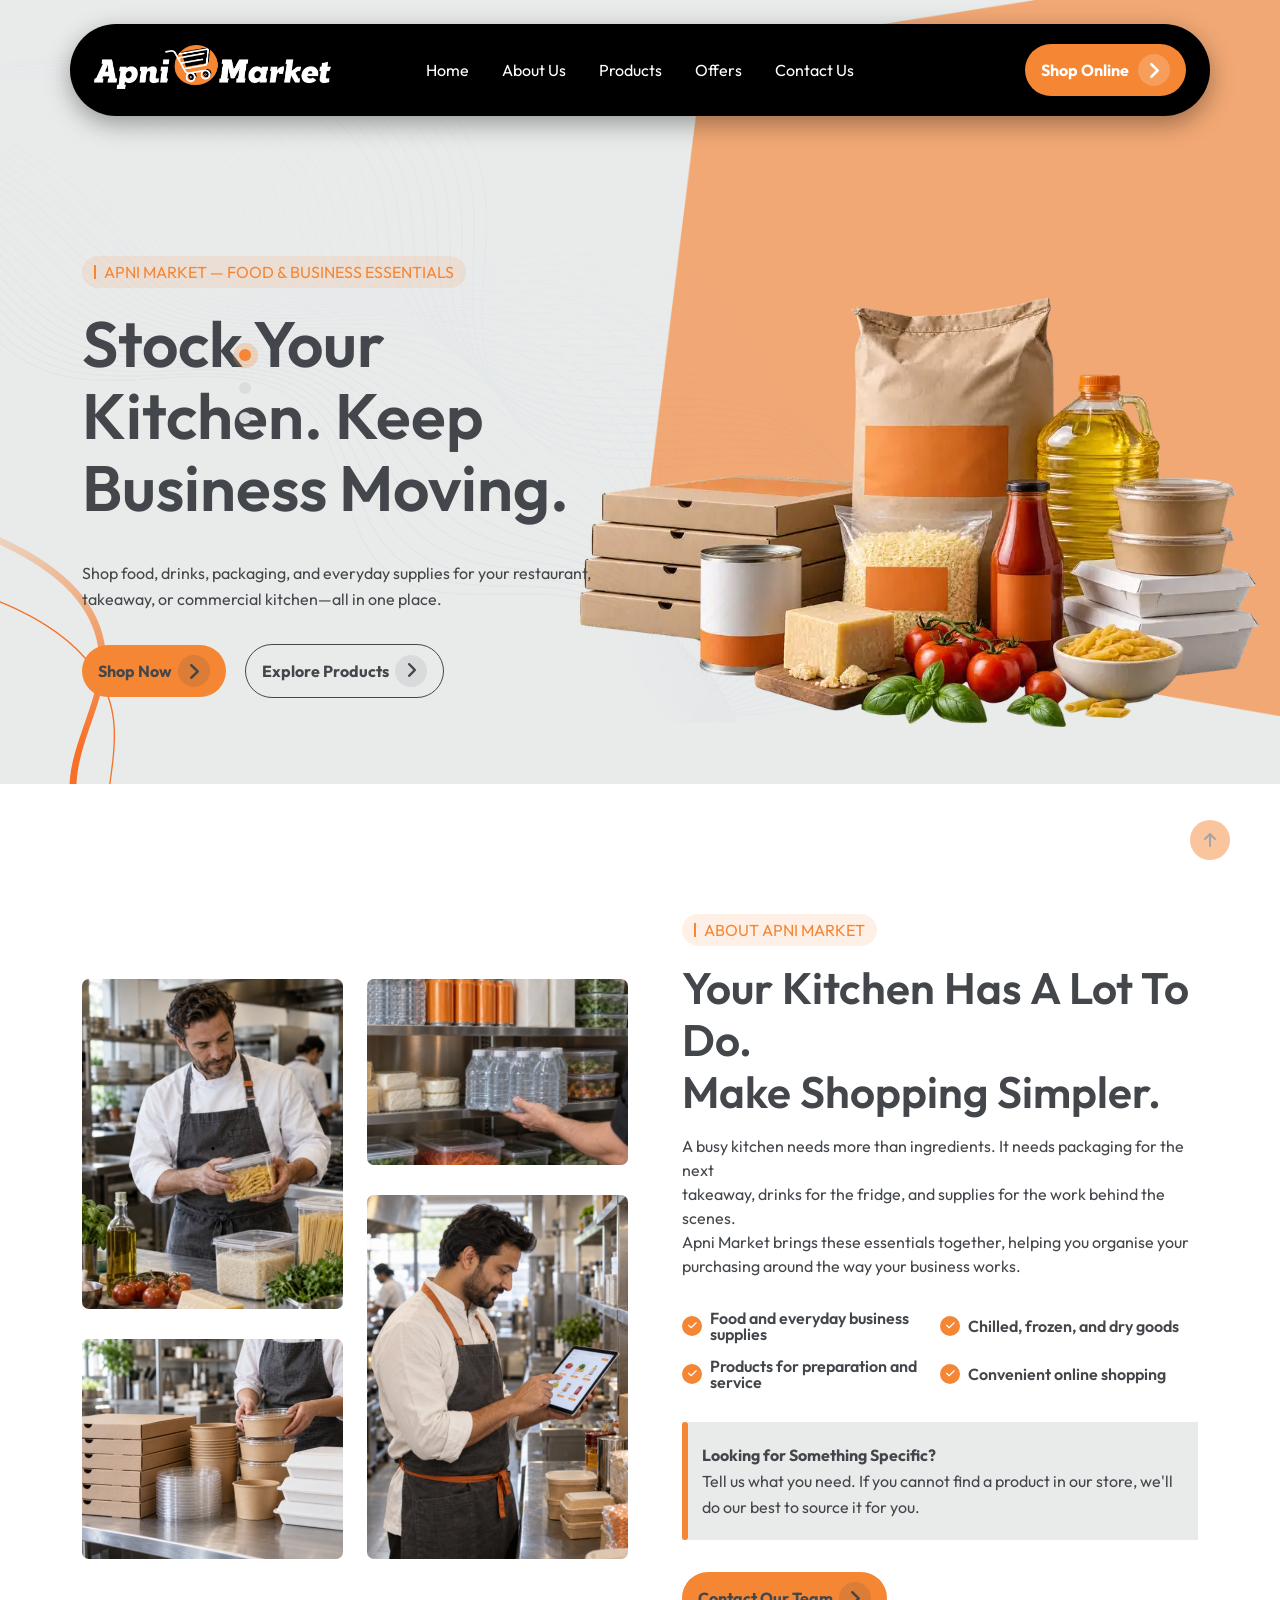
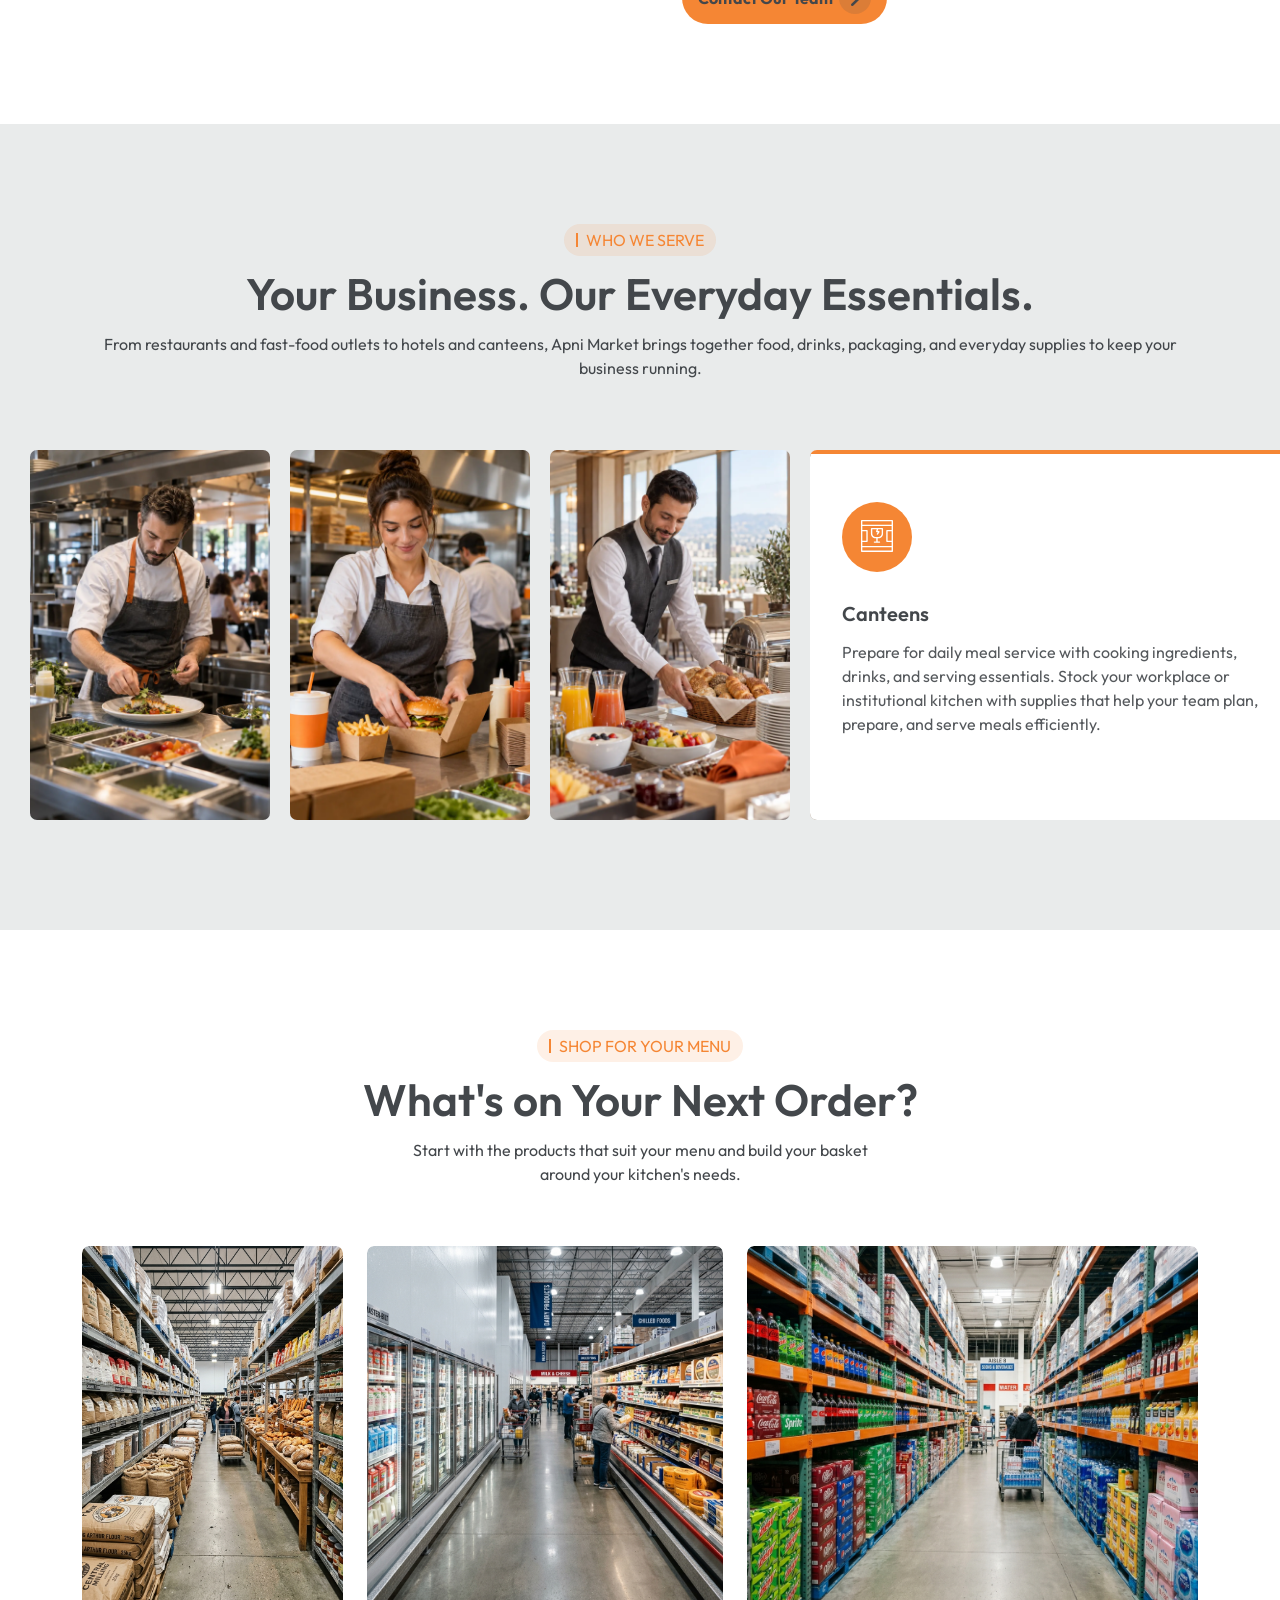
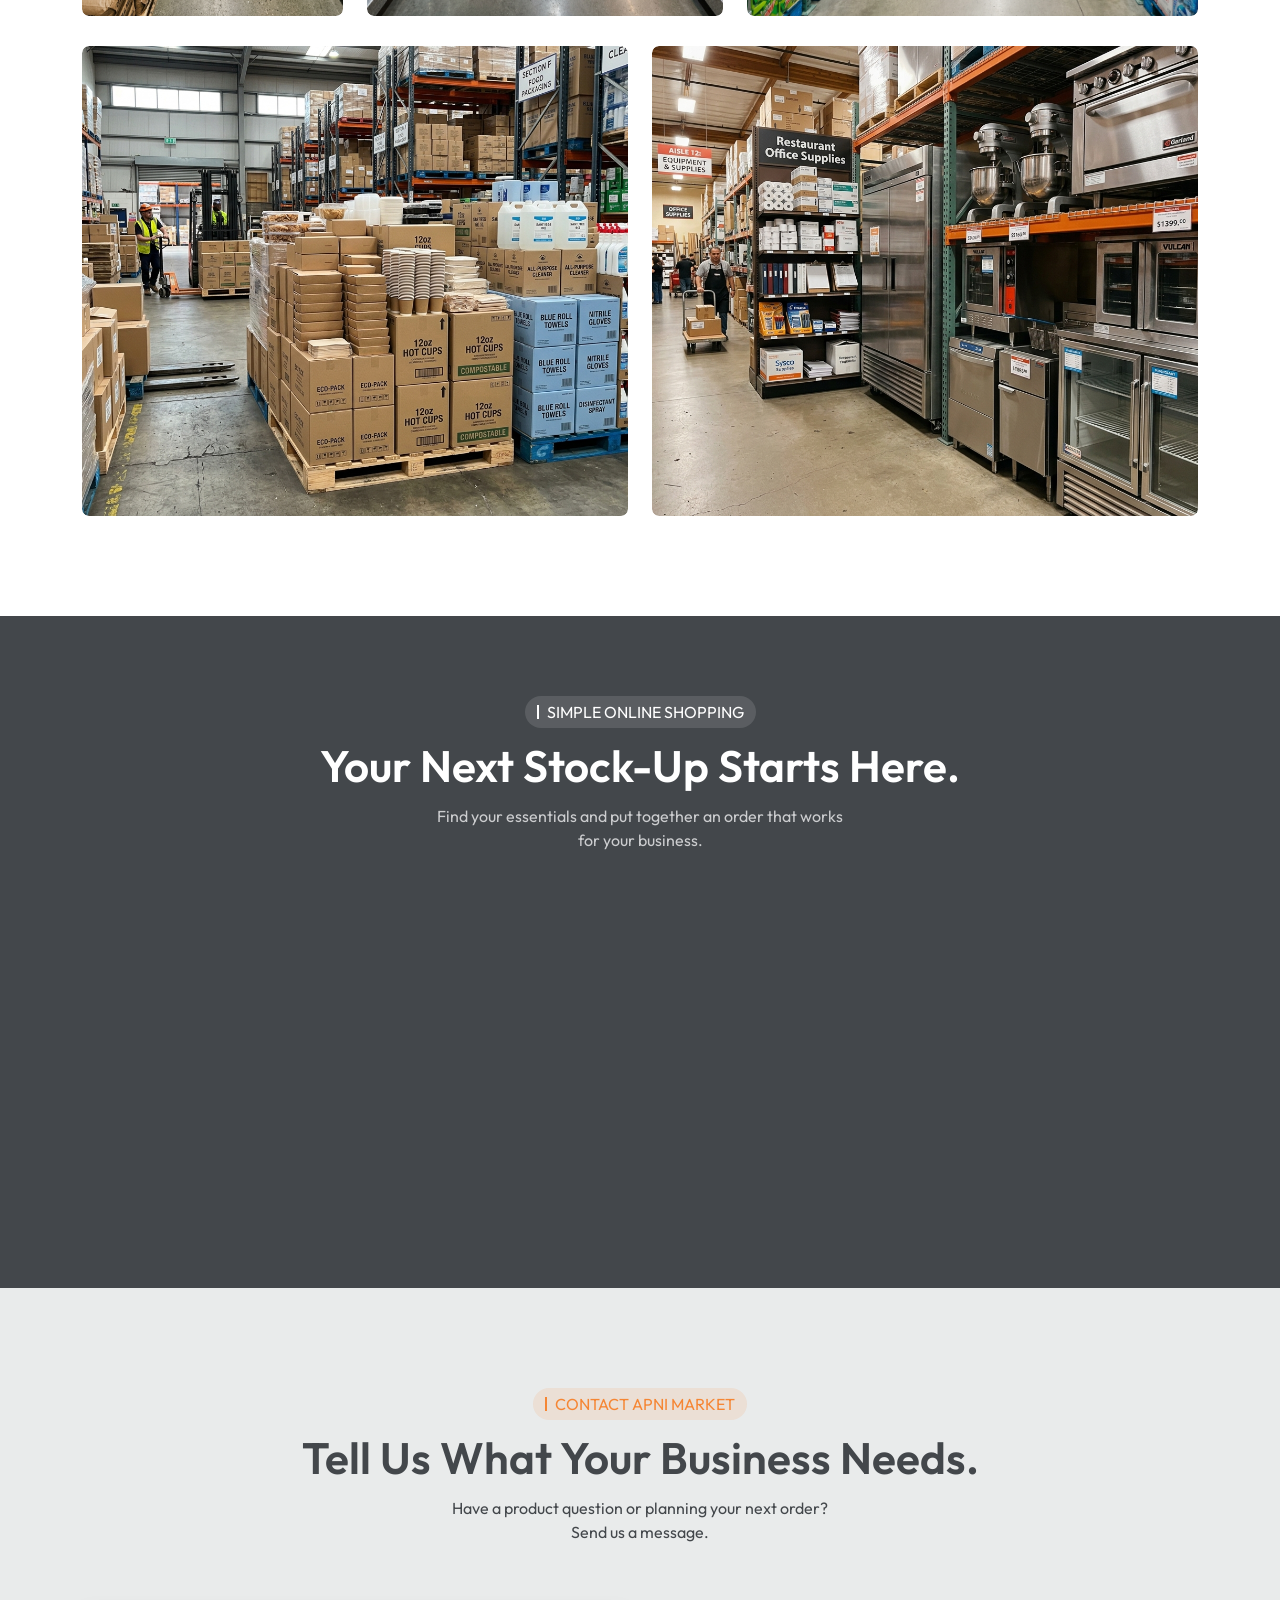
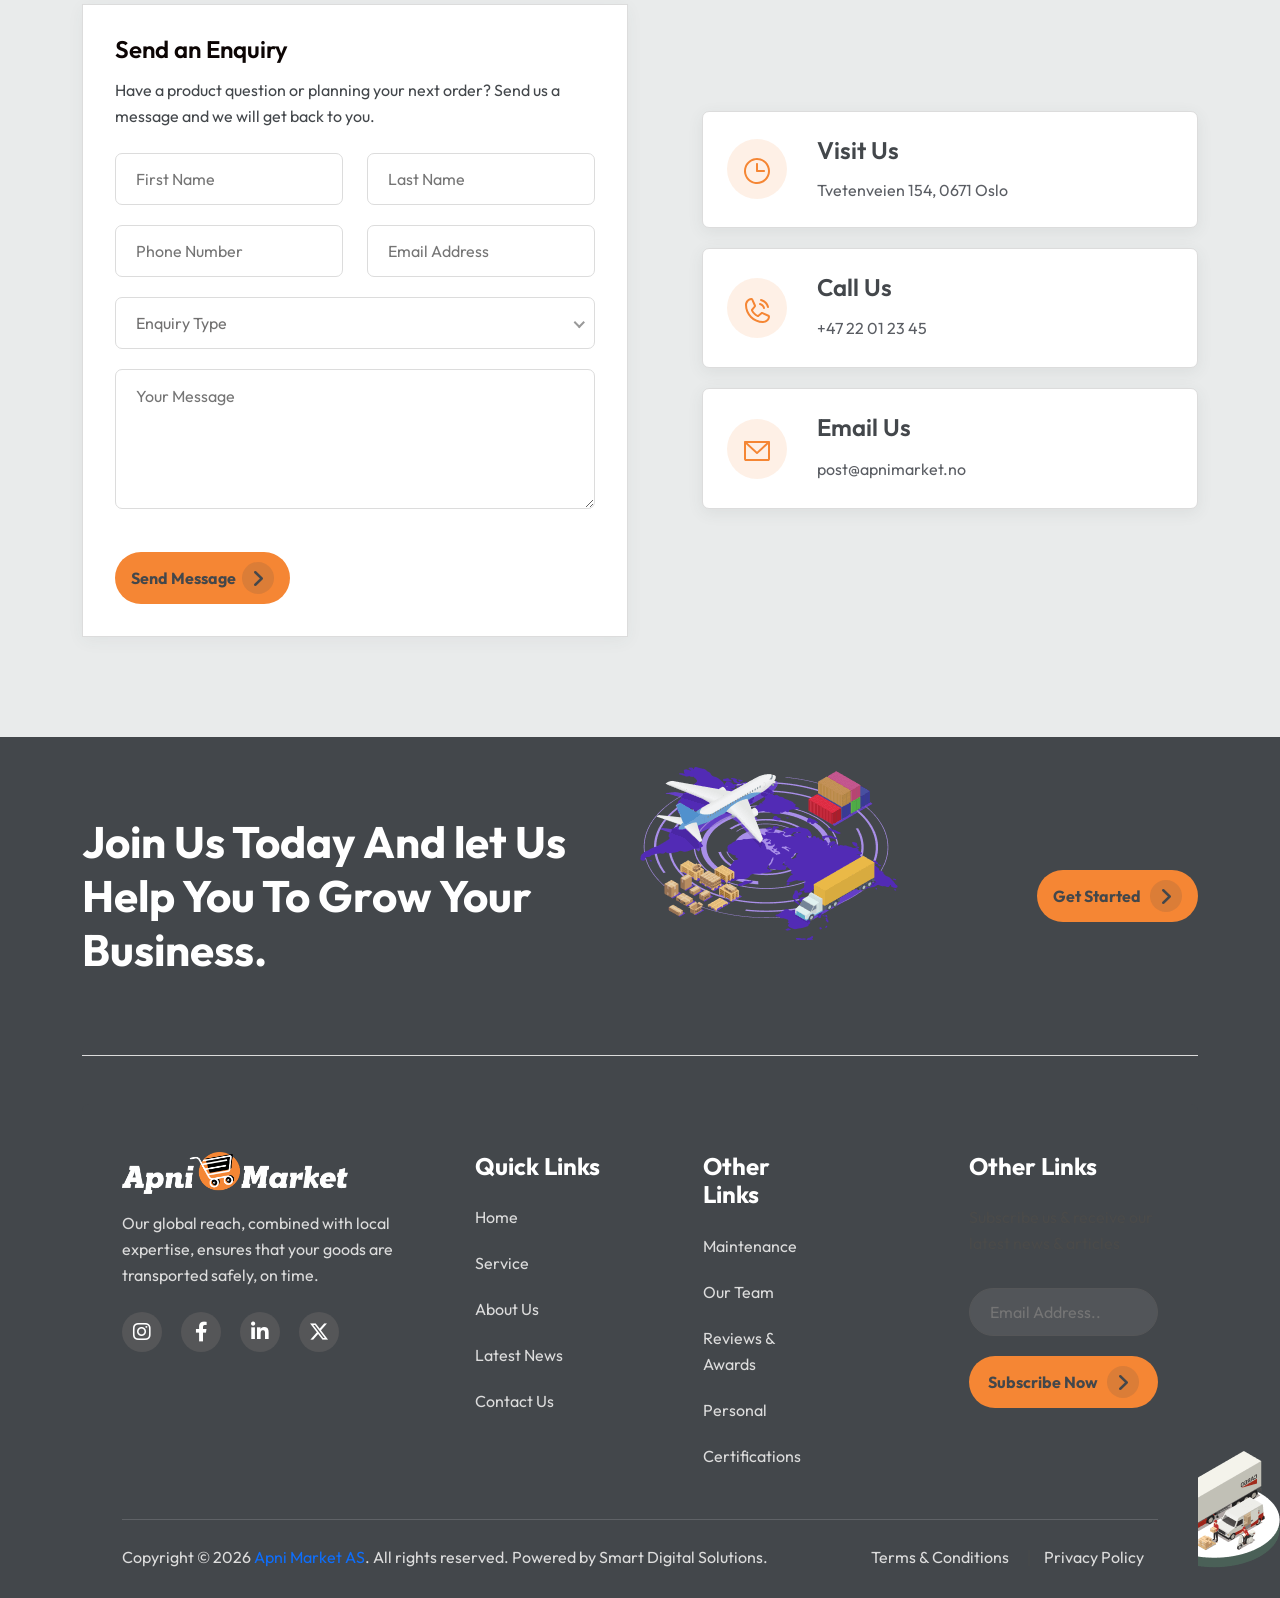
==== commit 795082df: "feat: update portfolio categories with new product images and icons" ====
--- a/index.html
+++ b/index.html
@@ -516,16 +516,15 @@
                <!-- single project item -->
                <div class="col-lg-3 col-md-6">
                   <div class="ca-single-pro-img-3 mb-30">
-                     <img class="w-100" src="assets/img/portfolio/ca-portfoli3.1.png" alt="">
+                     <img class="w-100" src="assets/img/portfolio/category_dry_goods.jpg" alt="">
                      <div class="ca-project-hover-item1">
-                        <a href="project-single.html" class="ca-project-hover-item1-icon">
-                           <span><img src="assets/img/icon/ca-arow-3.1.svg" alt=""></span>
+                        <a href="#" class="ca-project-hover-item1-icon">
+                           <span><i class="fa-solid fa-bread-slice" style="font-size: 28px; color: #ffffff;"></i></span>
                         </a>
                         <div class="ca-project-hover-item-content">
                            <h4 class="ca-project-hov-sub-title">Explore Products</h4>
-                           <h3 class="ca-project-hov-title"><a href="#">Pizza
-                                 Essentials</a></h3>
-                           <p>Bring together the toppings, cheese,<br> and supplies for your next pizza service.</p>
+                           <h3 class="ca-project-hov-title"><a href="#">Dry Goods &amp; Bakery</a></h3>
+                           <p>Dry goods, bakery products</p>
                         </div>
                      </div>
                   </div>
@@ -534,16 +533,15 @@
                <!-- single project item -->
                <div class="col-lg-4 col-md-6">
                   <div class="ca-single-pro-img-3 mb-30">
-                     <img class="w-100" src="assets/img/portfolio/ca-portfolio3.2.png" alt="">
+                     <img class="w-100" src="assets/img/portfolio/category_chilled_dairy.jpg" alt="">
                      <div class="ca-project-hover-item1">
-                        <a href="project-single.html" class="ca-project-hover-item1-icon">
-                           <span><img src="assets/img/icon/ca-arow-3.1.svg" alt=""></span>
+                        <a href="#" class="ca-project-hover-item1-icon">
+                           <span><i class="fa-solid fa-snowflake" style="font-size: 28px; color: #ffffff;"></i></span>
                         </a>
                         <div class="ca-project-hover-item-content">
                            <h4 class="ca-project-hov-sub-title">Explore Products</h4>
-                           <h3 class="ca-project-hov-title"><a href="#">Burgers &amp;
-                                 Takeaway</a></h3>
-                           <p>Explore burgers, dressings, sides,<br> and packaging for your takeaway menu.</p>
+                           <h3 class="ca-project-hov-title"><a href="#">Chilled, Frozen &amp; Dairy</a></h3>
+                           <p>Chilled foods, frozen foods, dairy products</p>
                         </div>
                      </div>
                   </div>
@@ -552,16 +550,15 @@
                <!-- single project item -->
                <div class="col-lg-5 col-md-6">
                   <div class="ca-single-pro-img-3 mb-30">
-                     <img class="w-100" src="assets/img/portfolio/ca-portfoli3.3.png" alt="">
+                     <img class="w-100" src="assets/img/portfolio/category_drinks.jpg" alt="">
                      <div class="ca-project-hover-item1">
-                        <a href="project-single.html" class="ca-project-hover-item1-icon">
-                           <span><img src="assets/img/icon/ca-arow-3.1.svg" alt=""></span>
+                        <a href="#" class="ca-project-hover-item1-icon">
+                           <span><i class="fa-solid fa-wine-bottle" style="font-size: 28px; color: #ffffff;"></i></span>
                         </a>
                         <div class="ca-project-hover-item-content">
                            <h4 class="ca-project-hov-sub-title">Explore Products</h4>
-                           <h3 class="ca-project-hov-title"><a href="#">Kebab &amp;
-                                 Grill</a></h3>
-                           <p>Browse kebab products, sauces,<br> and accompaniments for your next order.</p>
+                           <h3 class="ca-project-hov-title"><a href="#">Drinks &amp; Beverages</a></h3>
+                           <p>All drinks and beverages</p>
                         </div>
                      </div>
                   </div>
@@ -570,16 +567,15 @@
                <!-- single project item -->
                <div class="col-lg-6 col-md-6">
                   <div class="ca-single-pro-img-3 mb-30">
-                     <img class="w-100 pro-lar-img-1" src="assets/img/portfolio/ca-project3.4.png" alt="">
+                     <img class="w-100 pro-lar-img-1" src="assets/img/portfolio/category_packaging.jpg" alt="">
                      <div class="ca-project-hover-item1">
-                        <a href="project-single.html" class="ca-project-hover-item1-icon">
-                           <span><img src="assets/img/icon/ca-arow-3.1.svg" alt=""></span>
+                        <a href="#" class="ca-project-hover-item1-icon">
+                           <span><i class="fa-solid fa-box-open" style="font-size: 28px; color: #ffffff;"></i></span>
                         </a>
                         <div class="ca-project-hover-item-content">
                            <h4 class="ca-project-hov-sub-title">Explore Products</h4>
-                           <h3 class="ca-project-hov-title"><a href="#">Kitchen
-                                 Cupboard</a></h3>
-                           <p>Top up cooking oils, seasonings,<br> and everyday ingredients.</p>
+                           <h3 class="ca-project-hov-title"><a href="#">Packaging &amp; Hygiene</a></h3>
+                           <p>Food packaging, cleaning and hygiene supplies</p>
                         </div>
                      </div>
                   </div>
@@ -588,16 +584,15 @@
                <!-- single project item -->
                <div class="col-lg-6 col-md-6">
                   <div class="ca-single-pro-img-3 mb-30">
-                     <img class="w-100 pro-lar-img-1" src="assets/img/portfolio/ca-portfolio-3.5.png" alt="">
+                     <img class="w-100 pro-lar-img-1" src="assets/img/portfolio/category_equipment.jpg" alt="">
                      <div class="ca-project-hover-item1">
-                        <a href="project-single.html" class="ca-project-hover-item1-icon">
-                           <span><img src="assets/img/icon/ca-arow-3.1.svg" alt=""></span>
+                        <a href="#" class="ca-project-hover-item1-icon">
+                           <span><i class="fa-solid fa-utensils" style="font-size: 28px; color: #ffffff;"></i></span>
                         </a>
                         <div class="ca-project-hover-item-content">
                            <h4 class="ca-project-hov-sub-title">Explore Products</h4>
-                           <h3 class="ca-project-hov-title"><a href="#">Pack &amp;
-                                 Serve</a></h3>
-                           <p>Find containers, boxes, and serving<br> essentials for food on the go.</p>
+                           <h3 class="ca-project-hov-title"><a href="#">Equipment &amp; Office Supplies</a></h3>
+                           <p>Kitchen equipment, office supplies</p>
                         </div>
                      </div>
                   </div>
@@ -610,38 +605,12 @@
 
 
       <!-- video area start -->
-      <section class="video-play-section">
-         <div class="container">
-            <div class="ca-video-img br-7 p-relative z-index-1">
-               <img class="w-100" src="assets/img/service/v-play.png" alt="">
-               <a href="https://www.youtube.com/watch?v=HkYGxh1XUGQ" class="video-play-button popup-video">
-                  <span><i class="fa-solid fa-play"></i></span>
-               </a>
-               <div class="ca-counter-3 p-absolute">
-                  <!-- single counter area -->
-                  <div class="ca-counter-area-3">
-                     <h3 class="ca-counter-title text-white fnw-700 pb-12">Prepare</h3>
-                     <p>Ingredients for your kitchen.</p>
-                  </div>
-                  <!-- single counter area -->
-                  <div class="ca-counter-area-3">
-                     <h3 class="ca-counter-title text-white fnw-700 pb-12">Serve</h3>
-                     <p>Food and drinks for your customers.</p>
-                  </div>
-                  <!-- single counter area -->
-                  <div class="ca-counter-area-3">
-                     <h3 class="ca-counter-title text-white fnw-700 pb-12">Pack</h3>
-                     <p>Packaging for the journey.</p>
-                  </div>
-               </div>
-            </div>
-         </div>
-      </section>
+
       <!-- video area end -->
 
 
       <!-- working section start -->
-      <div class="ca-working-section theme-black-bg-3 pt-390 pb-70">
+      <div class="ca-working-section theme-black-bg-3 pt-80 pb-70">
          <div class="container">
             <div class="ca-working-section-3 ca-sec-content-3 text-center mb-60 aos-init aos-animate" data-aos="fade-up"
                data-aos-duration="800">
@@ -895,7 +864,7 @@
                            </div>
                            <div class="ca-location-icbox-text">
                               <h4 class="ca-title fnw-600 theme-black-3 pb-12">Visit Us</h4>
-                              <p>Tvetenveien 154, 0671 Oslo<br>post@apnimarket.no</p>
+                              <p>Tvetenveien 154, 0671 Oslo</p>
                            </div>
                         </div>
                      </div>
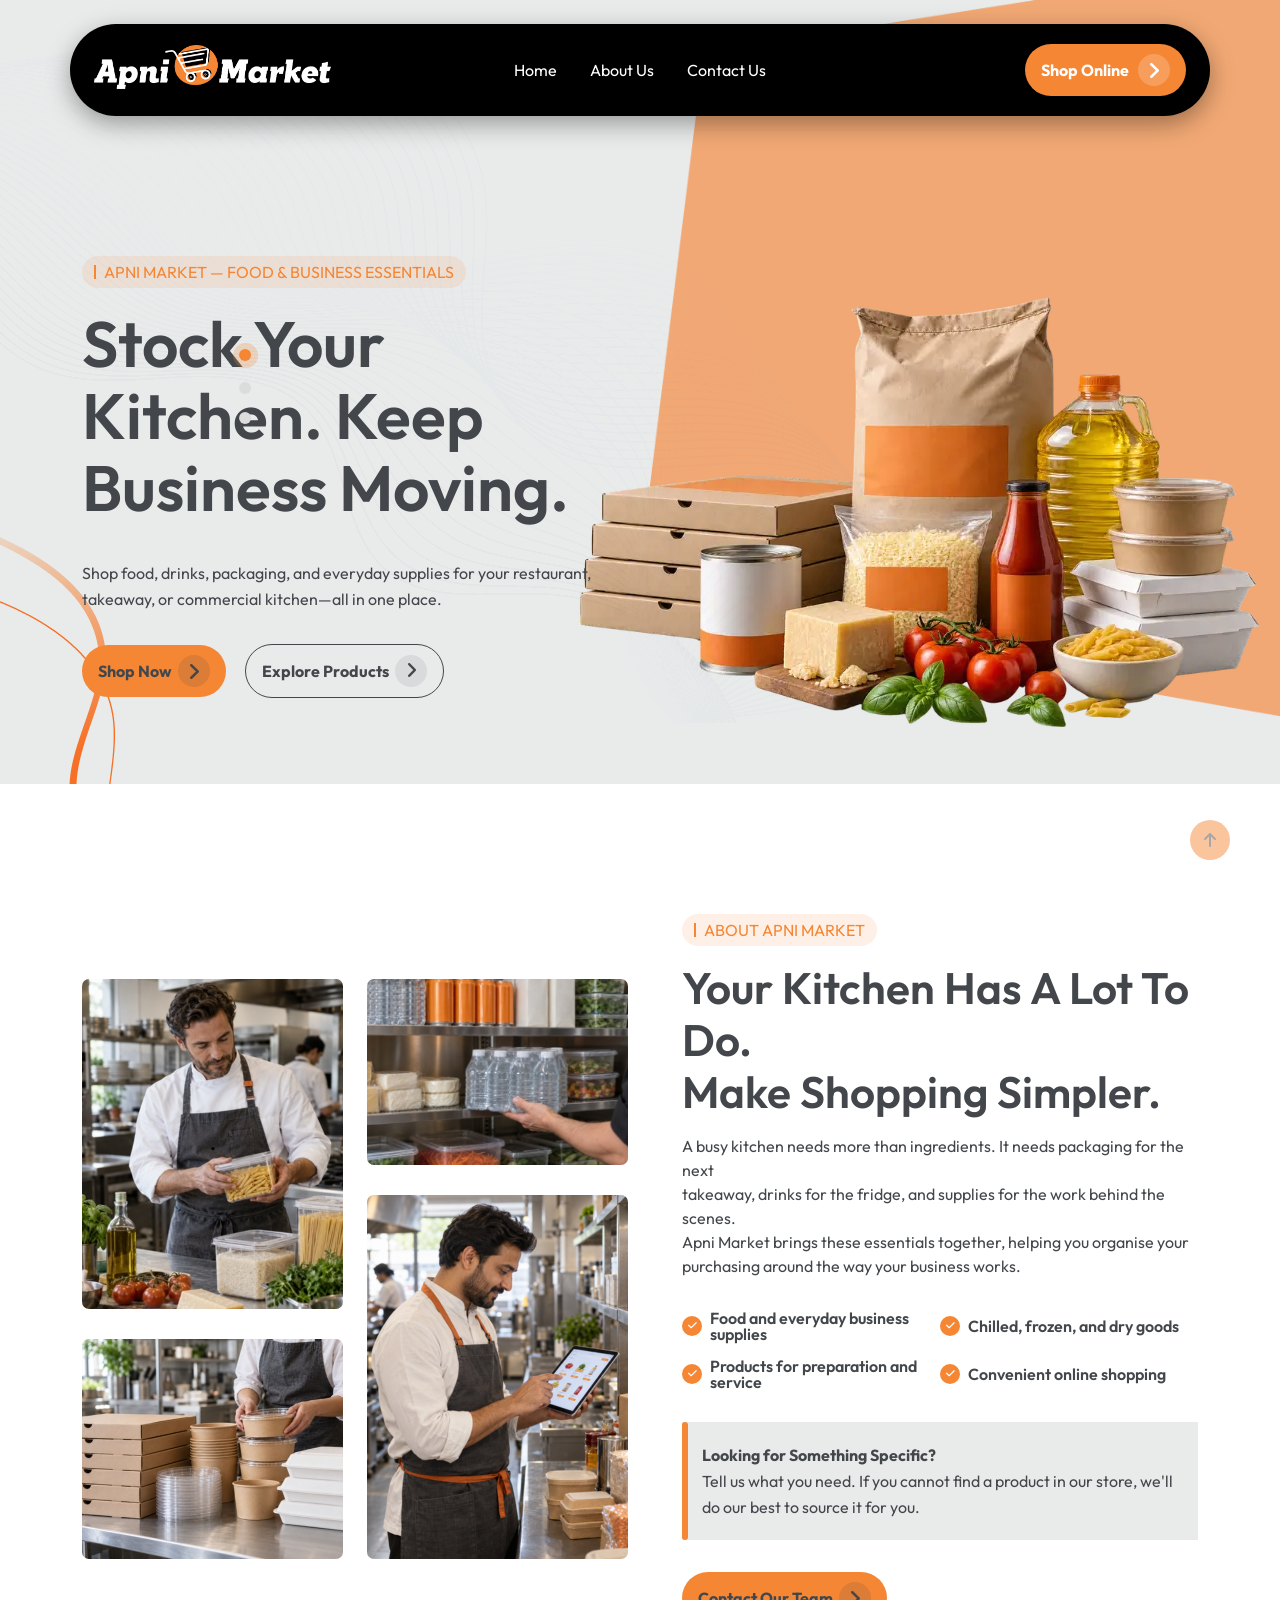
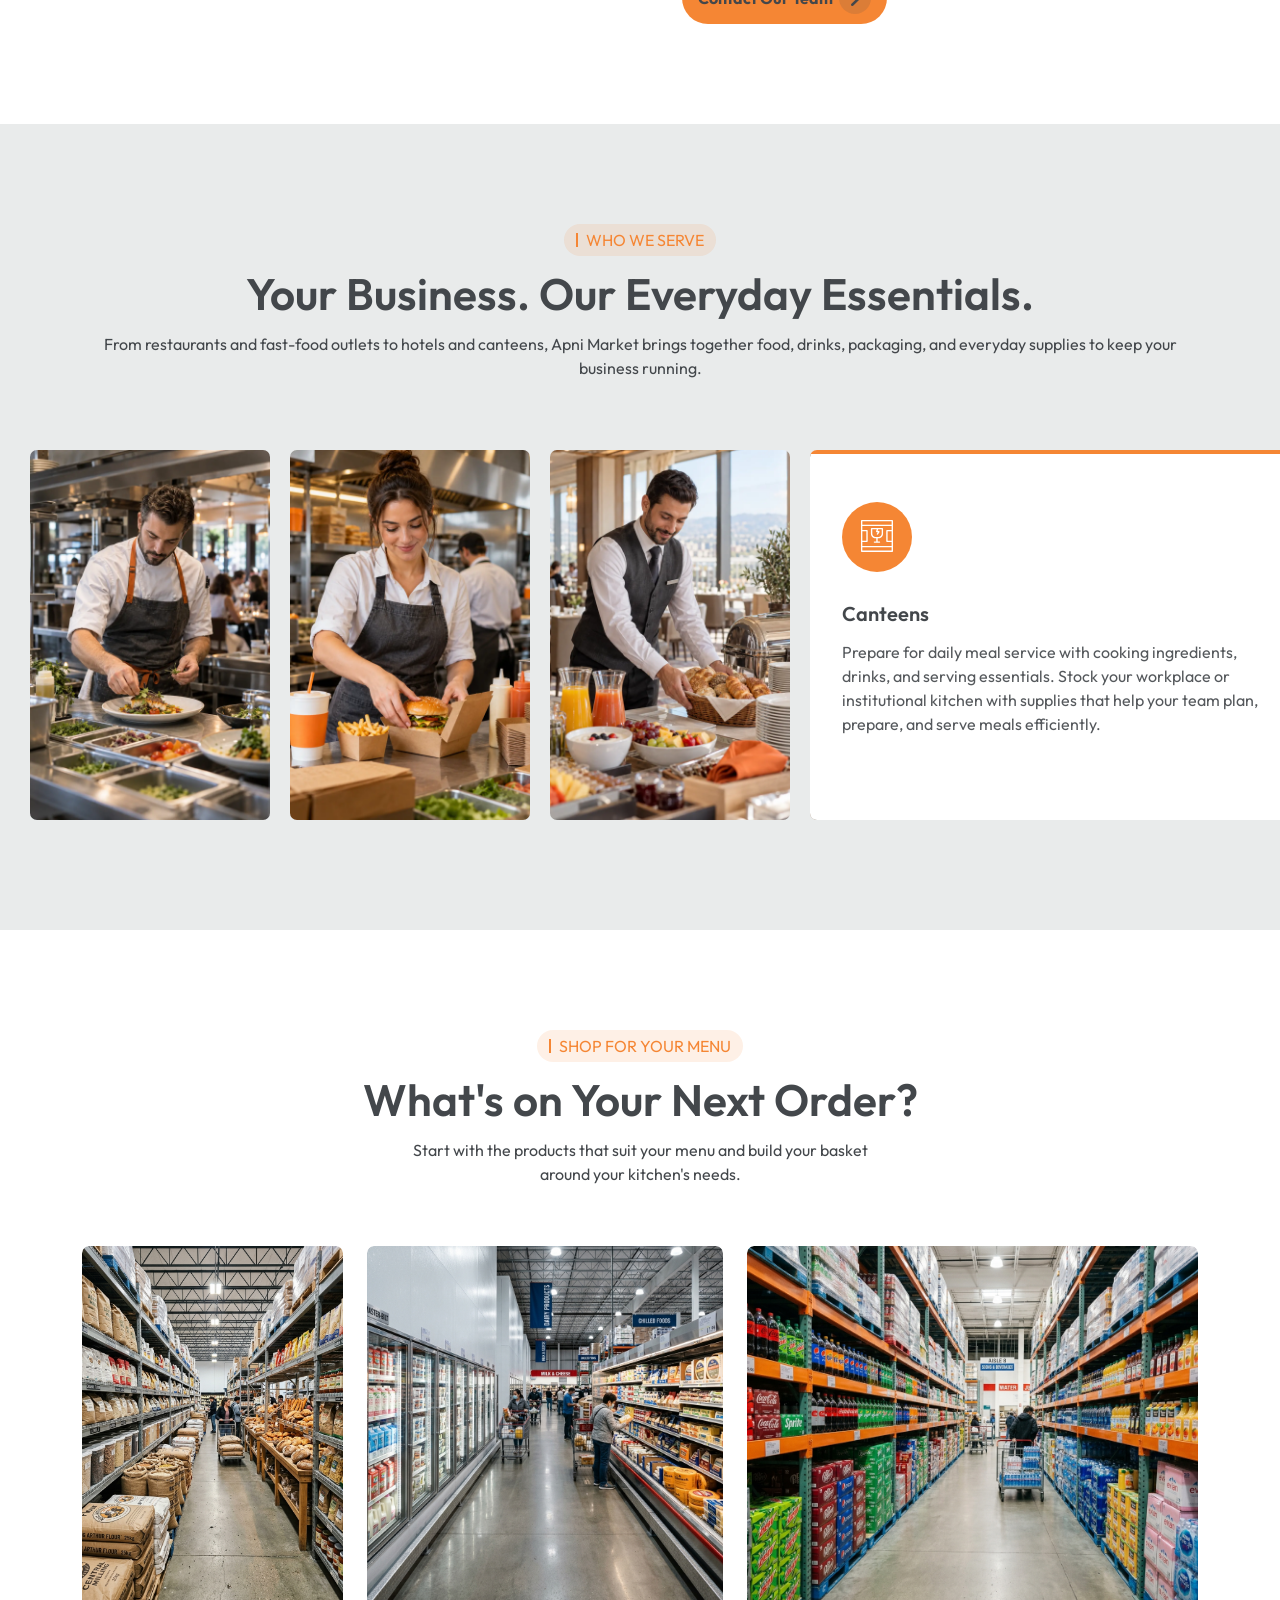
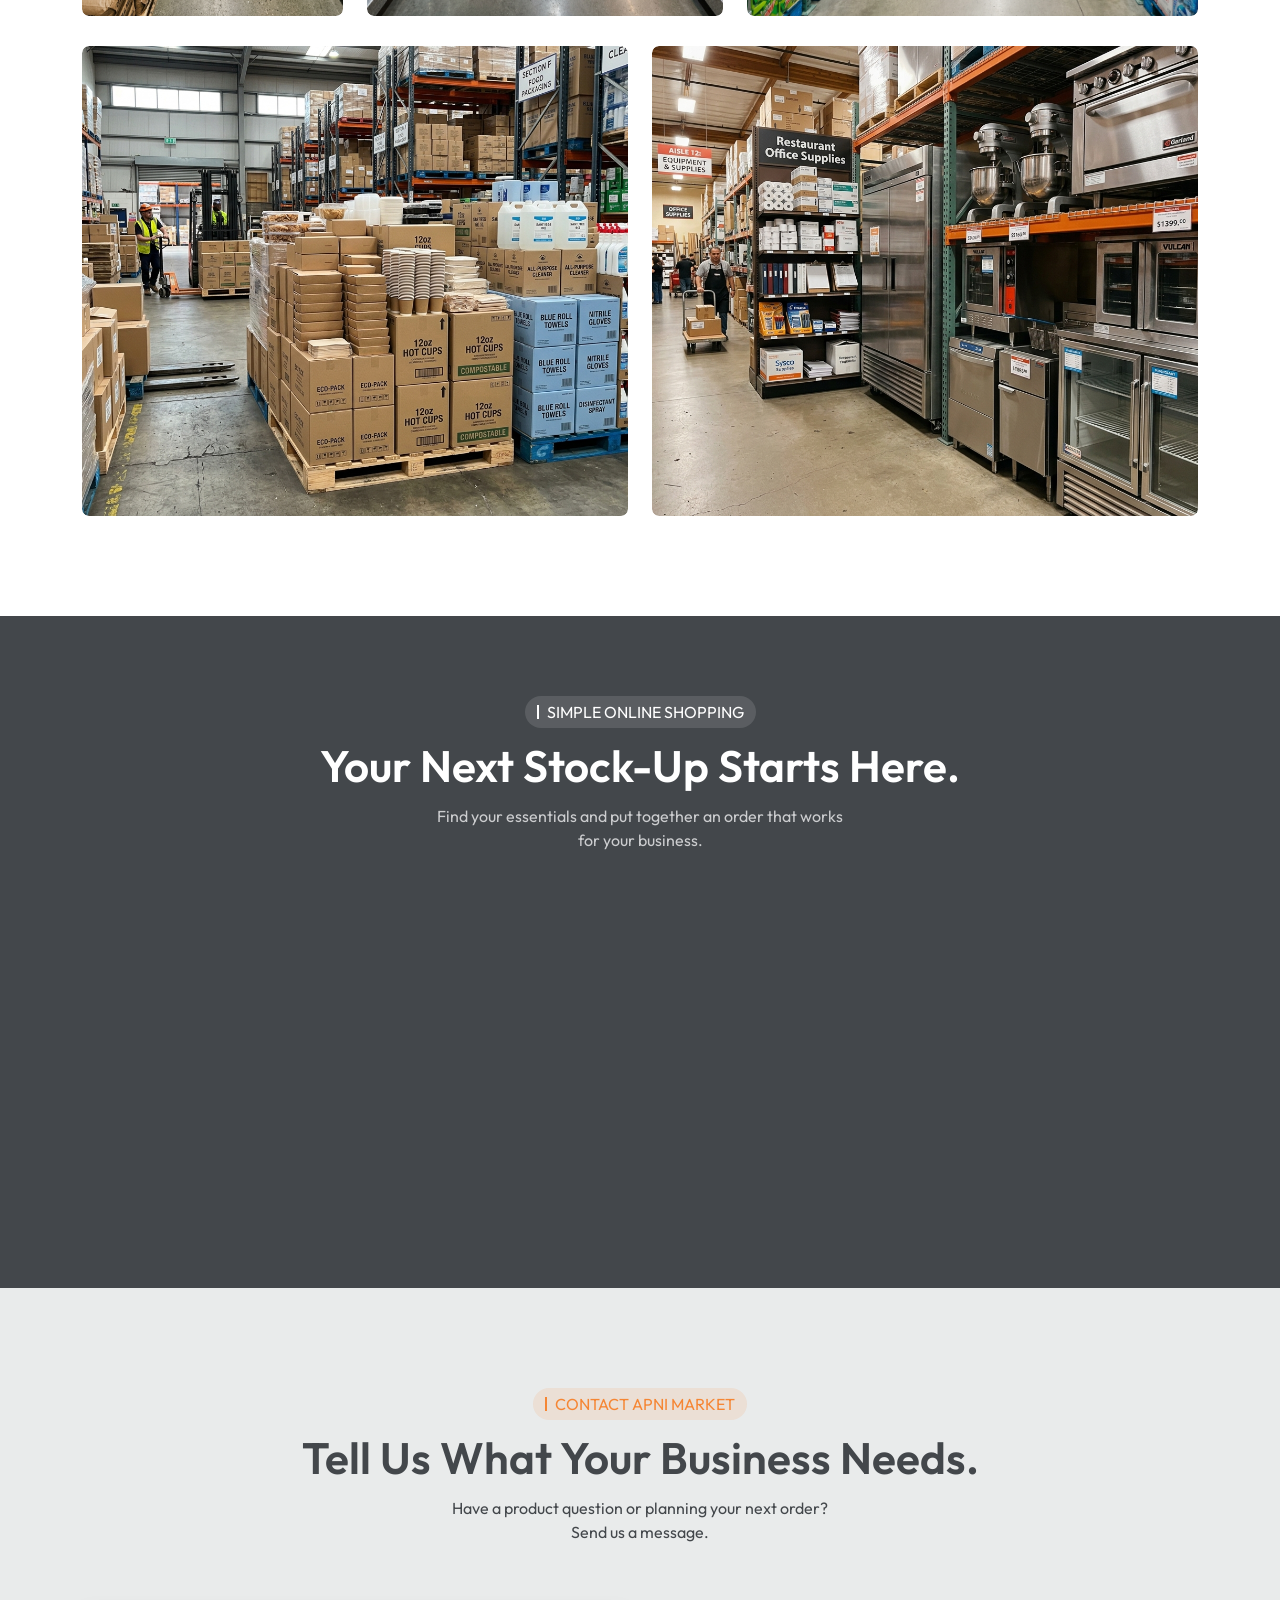
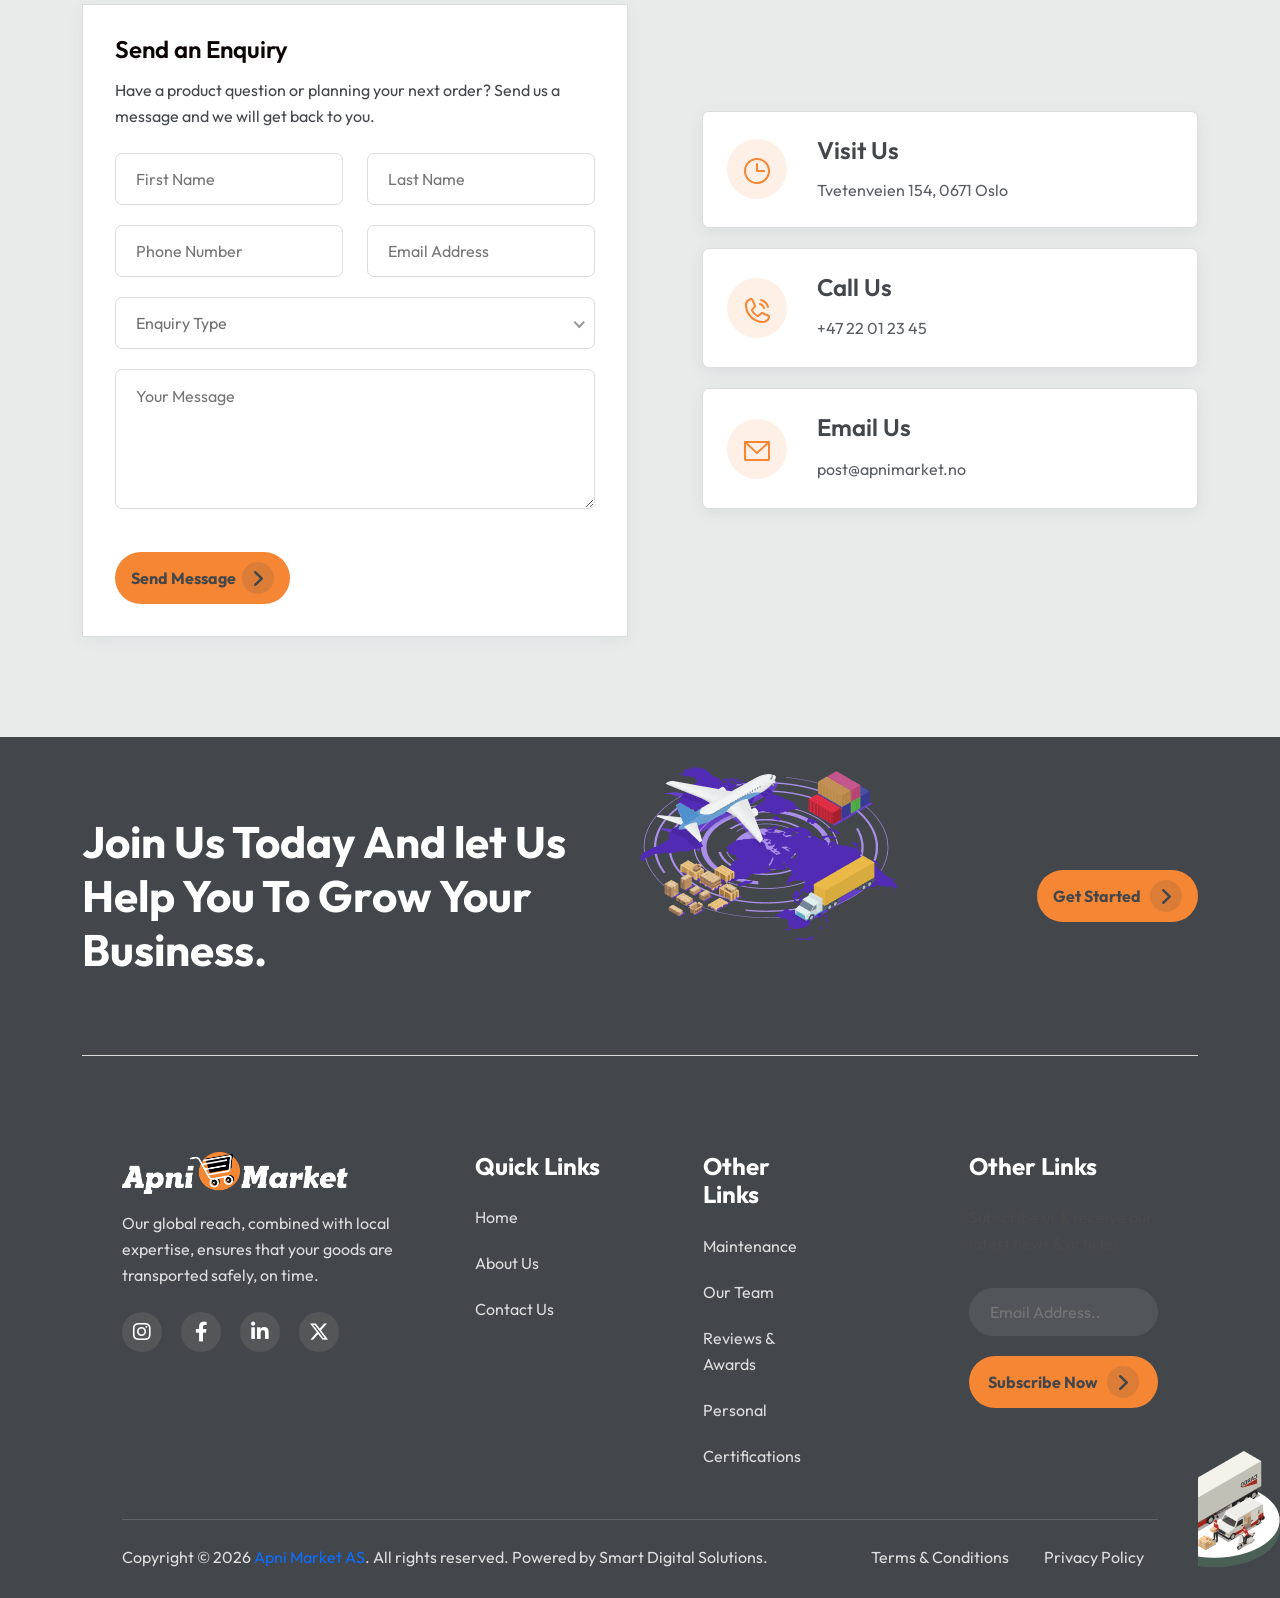
==== commit 206456f6: "refactor: remove products and offers links from site navigation" ====
--- a/index.html
+++ b/index.html
@@ -70,8 +70,6 @@
                      <ul>
                         <li><a href="index.html">Home</a></li>
                         <li><a href="#about-us">About Us</a></li>
-                        <li><a href="products.html">Products</a></li>
-                        <li><a href="offers.html">Offers</a></li>
                         <li><a href="contact.html">Contact Us</a></li>
                      </ul>
                   </nav>
@@ -1096,9 +1094,7 @@
                         <div class="ca-footer-menu ca-footer-menu-3">
                            <ul>
                               <li><a href="index.html">Home</a></li>
-                              <li><a href="service.html">Service</a></li>
                               <li><a href="#about-us">About Us</a></li>
-                              <li><a href="blog.html">Latest News</a></li>
                               <li><a href="contact.html">Contact Us</a></li>
                            </ul>
                         </div>
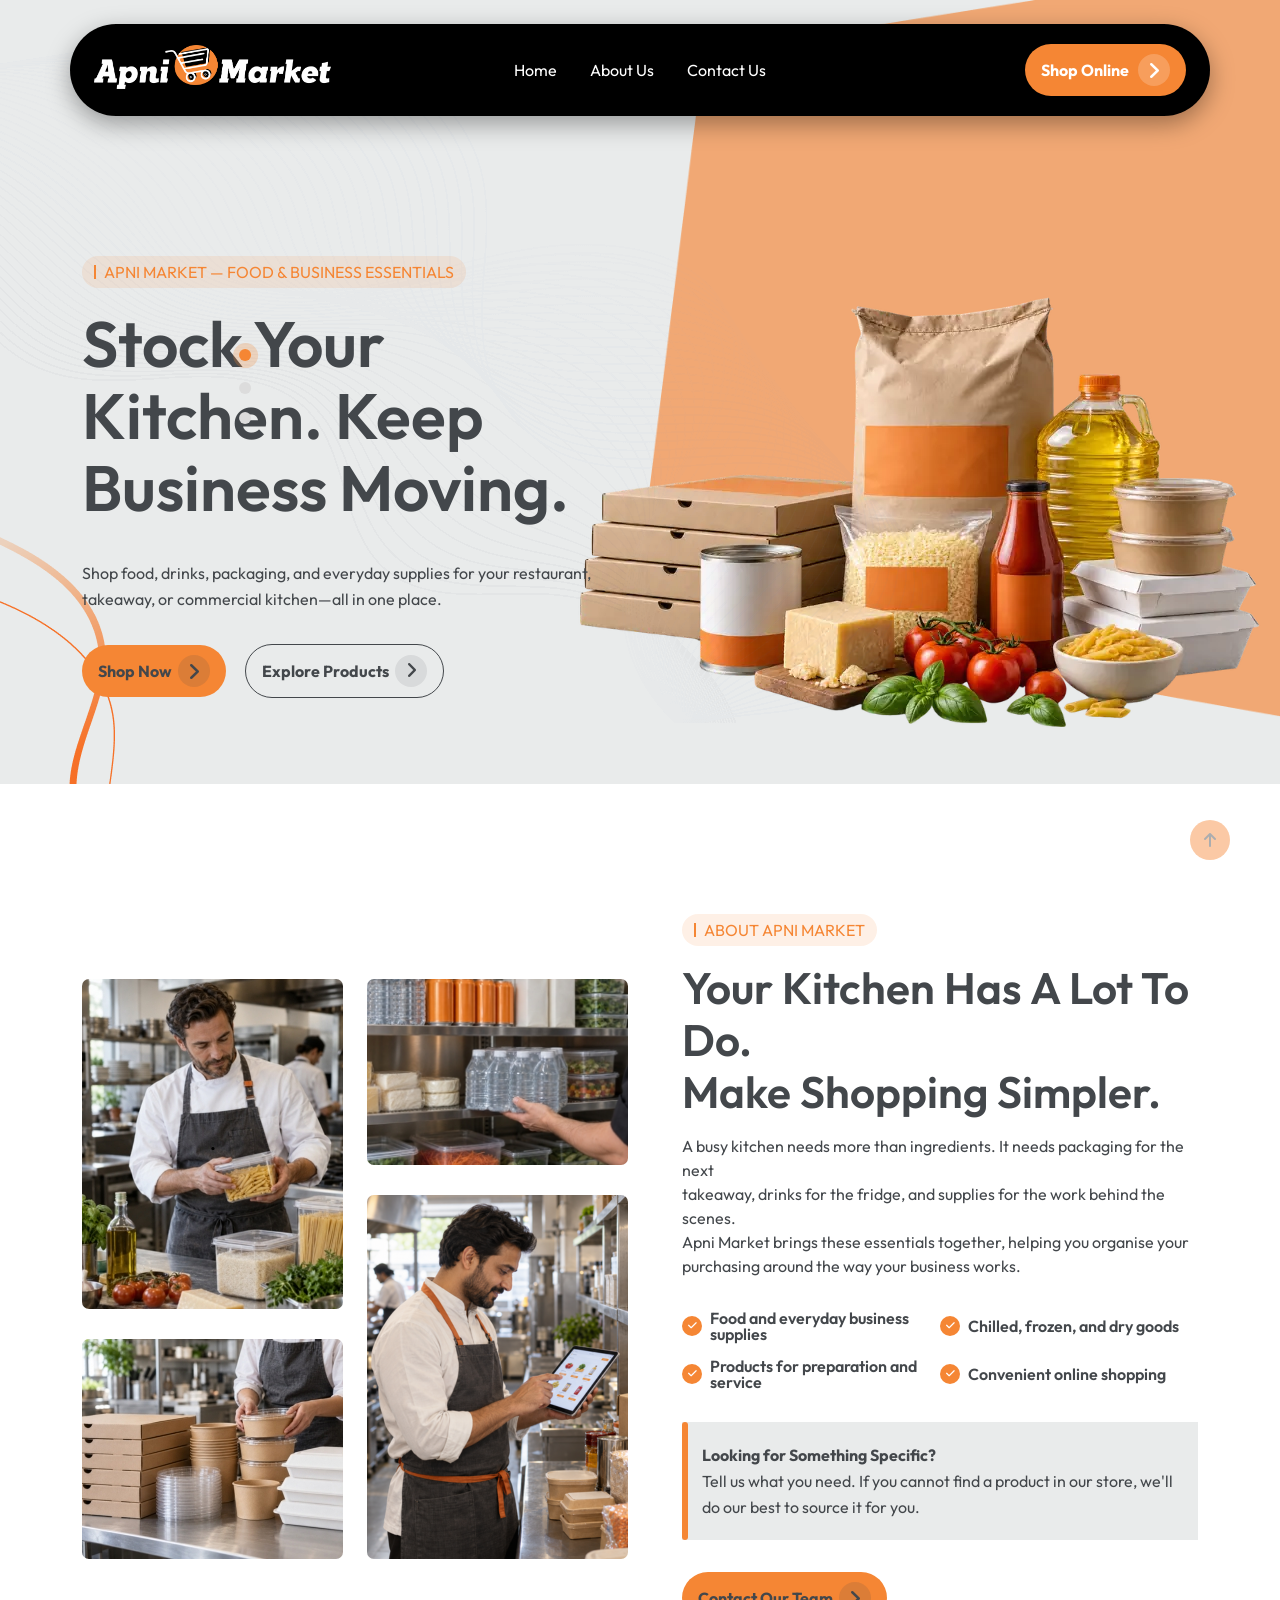
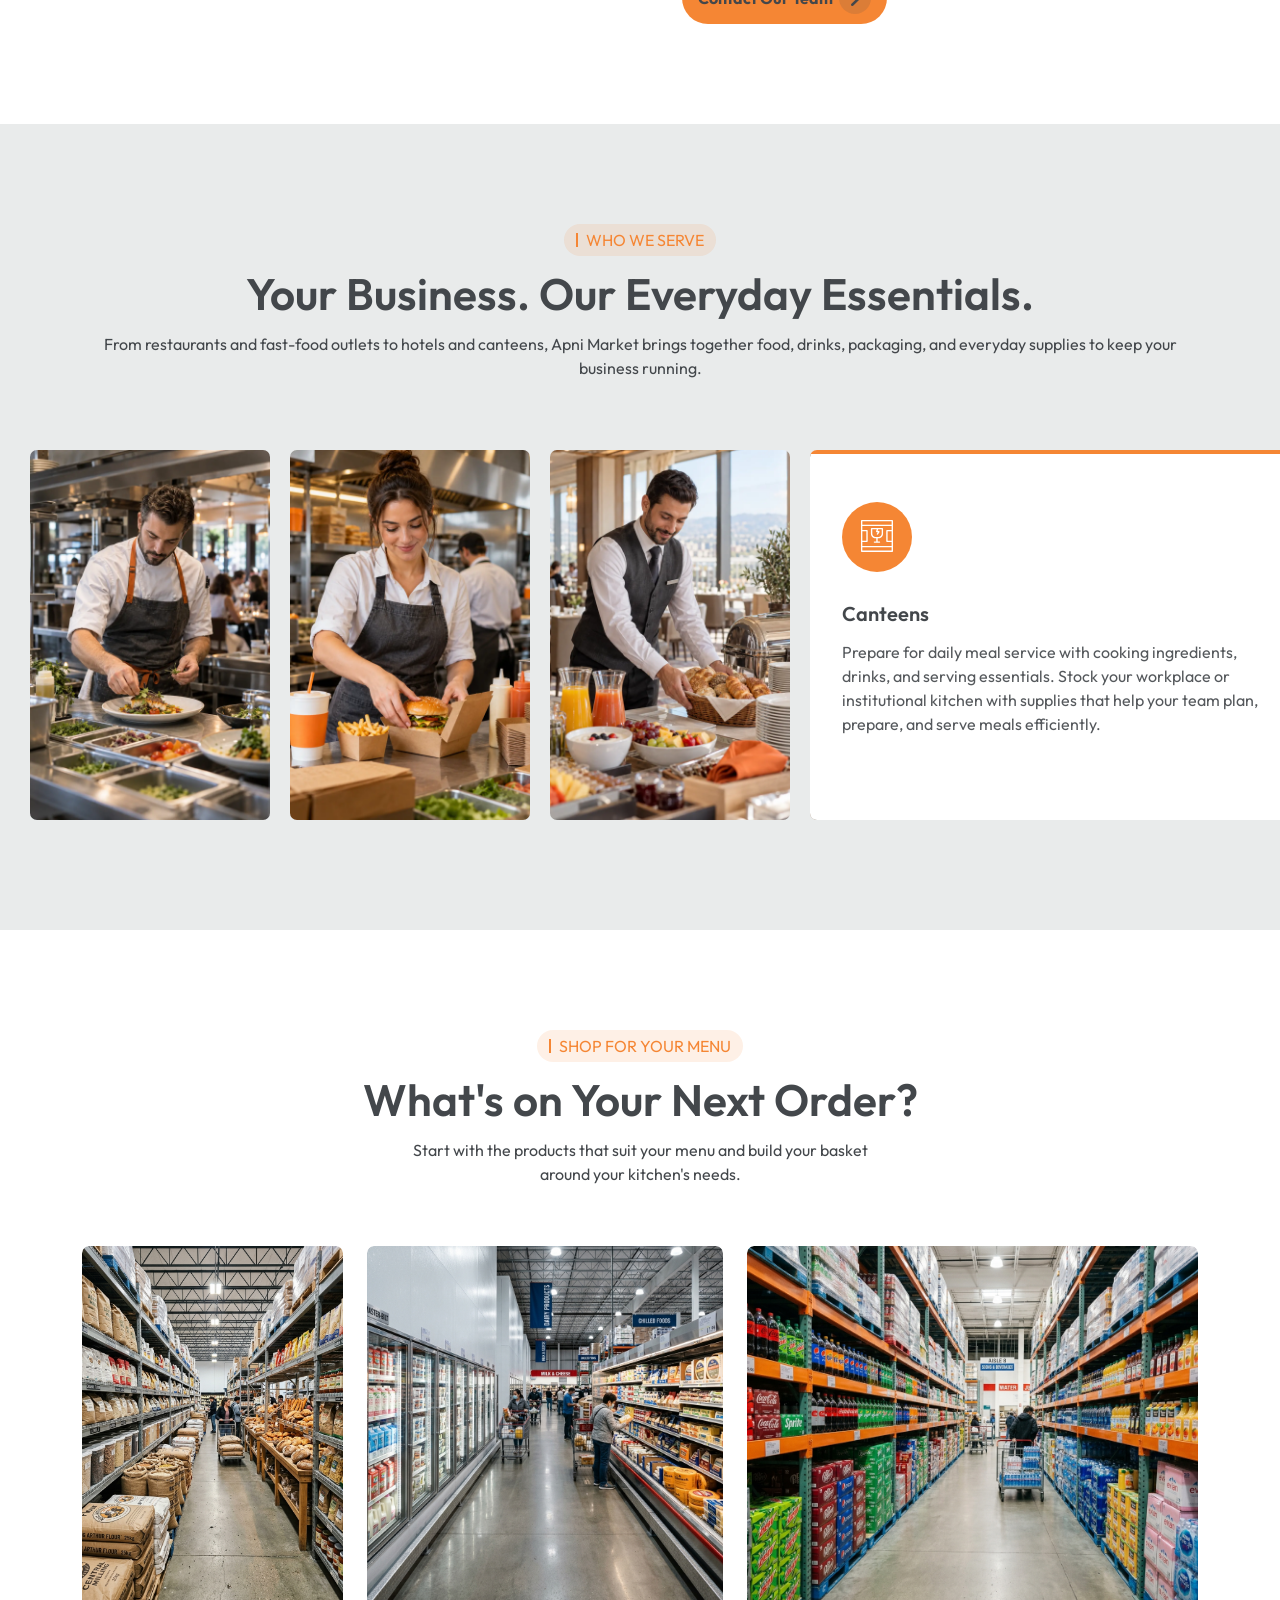
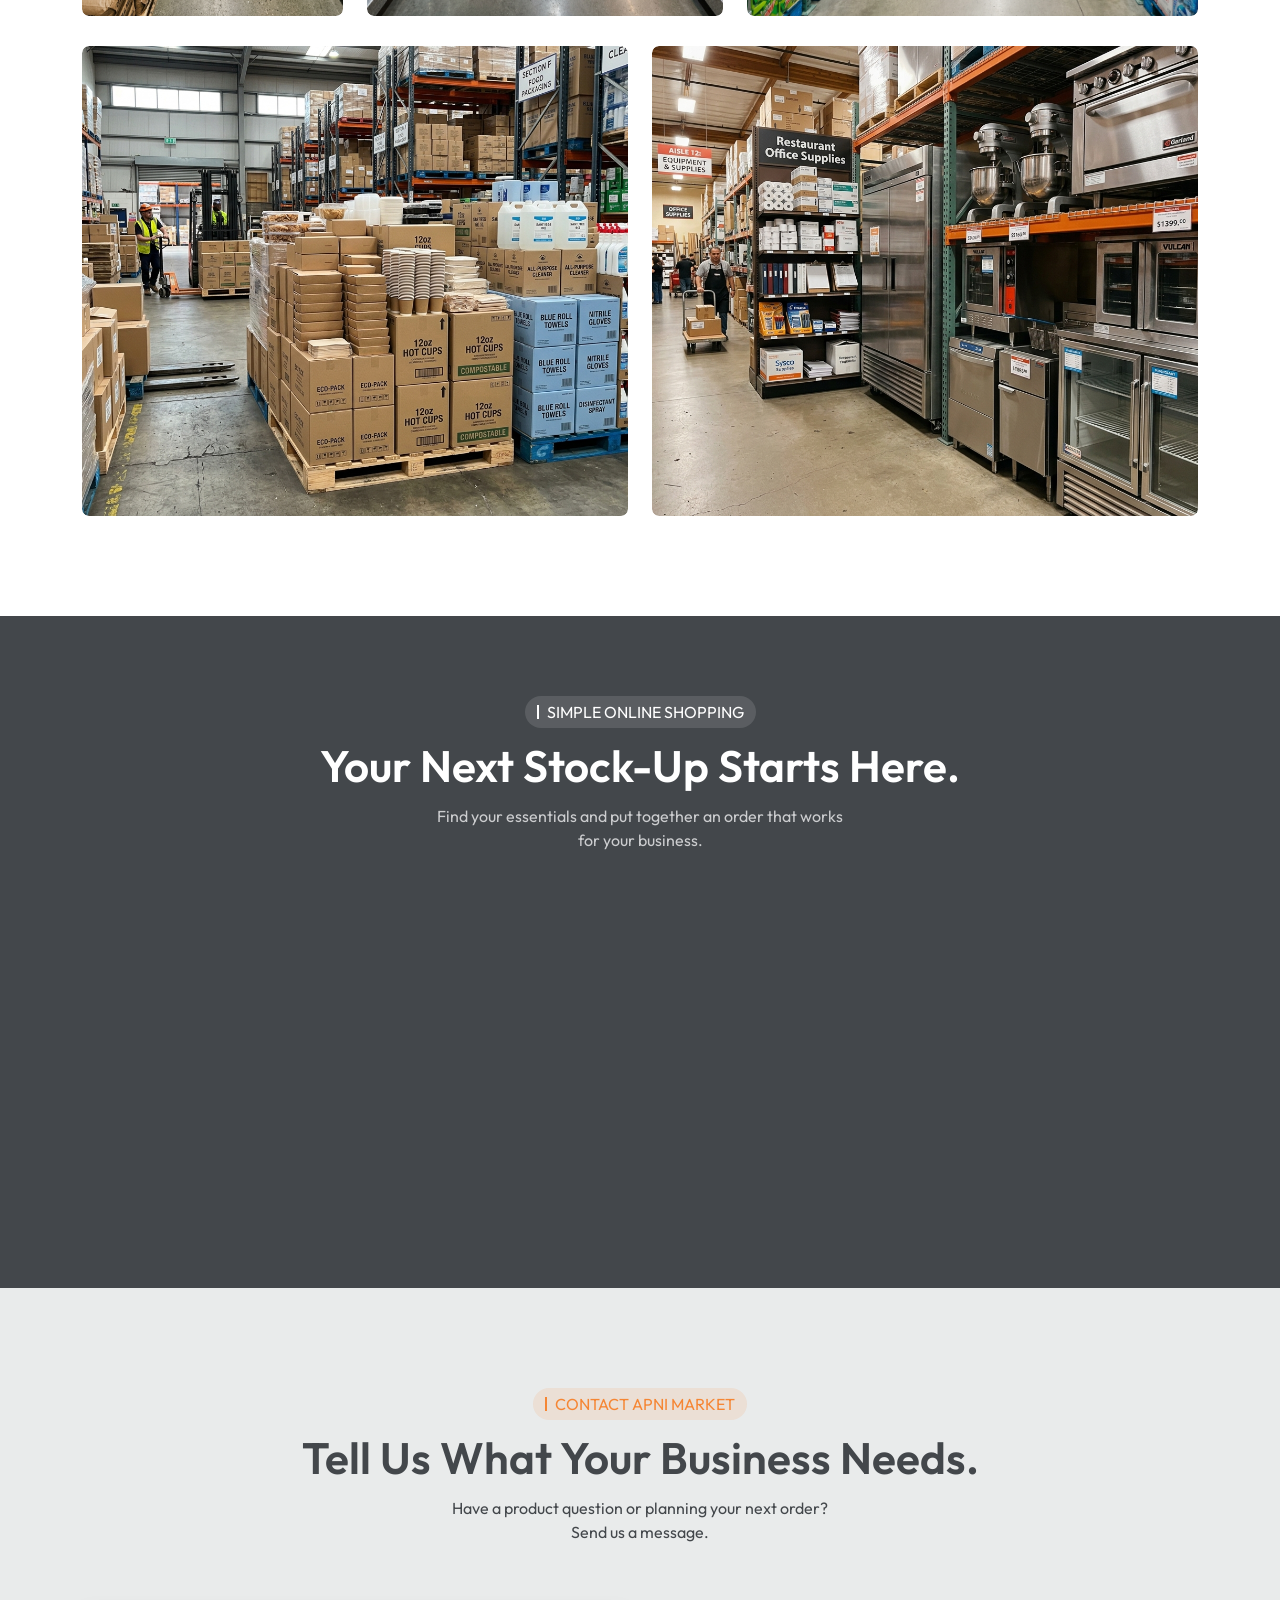
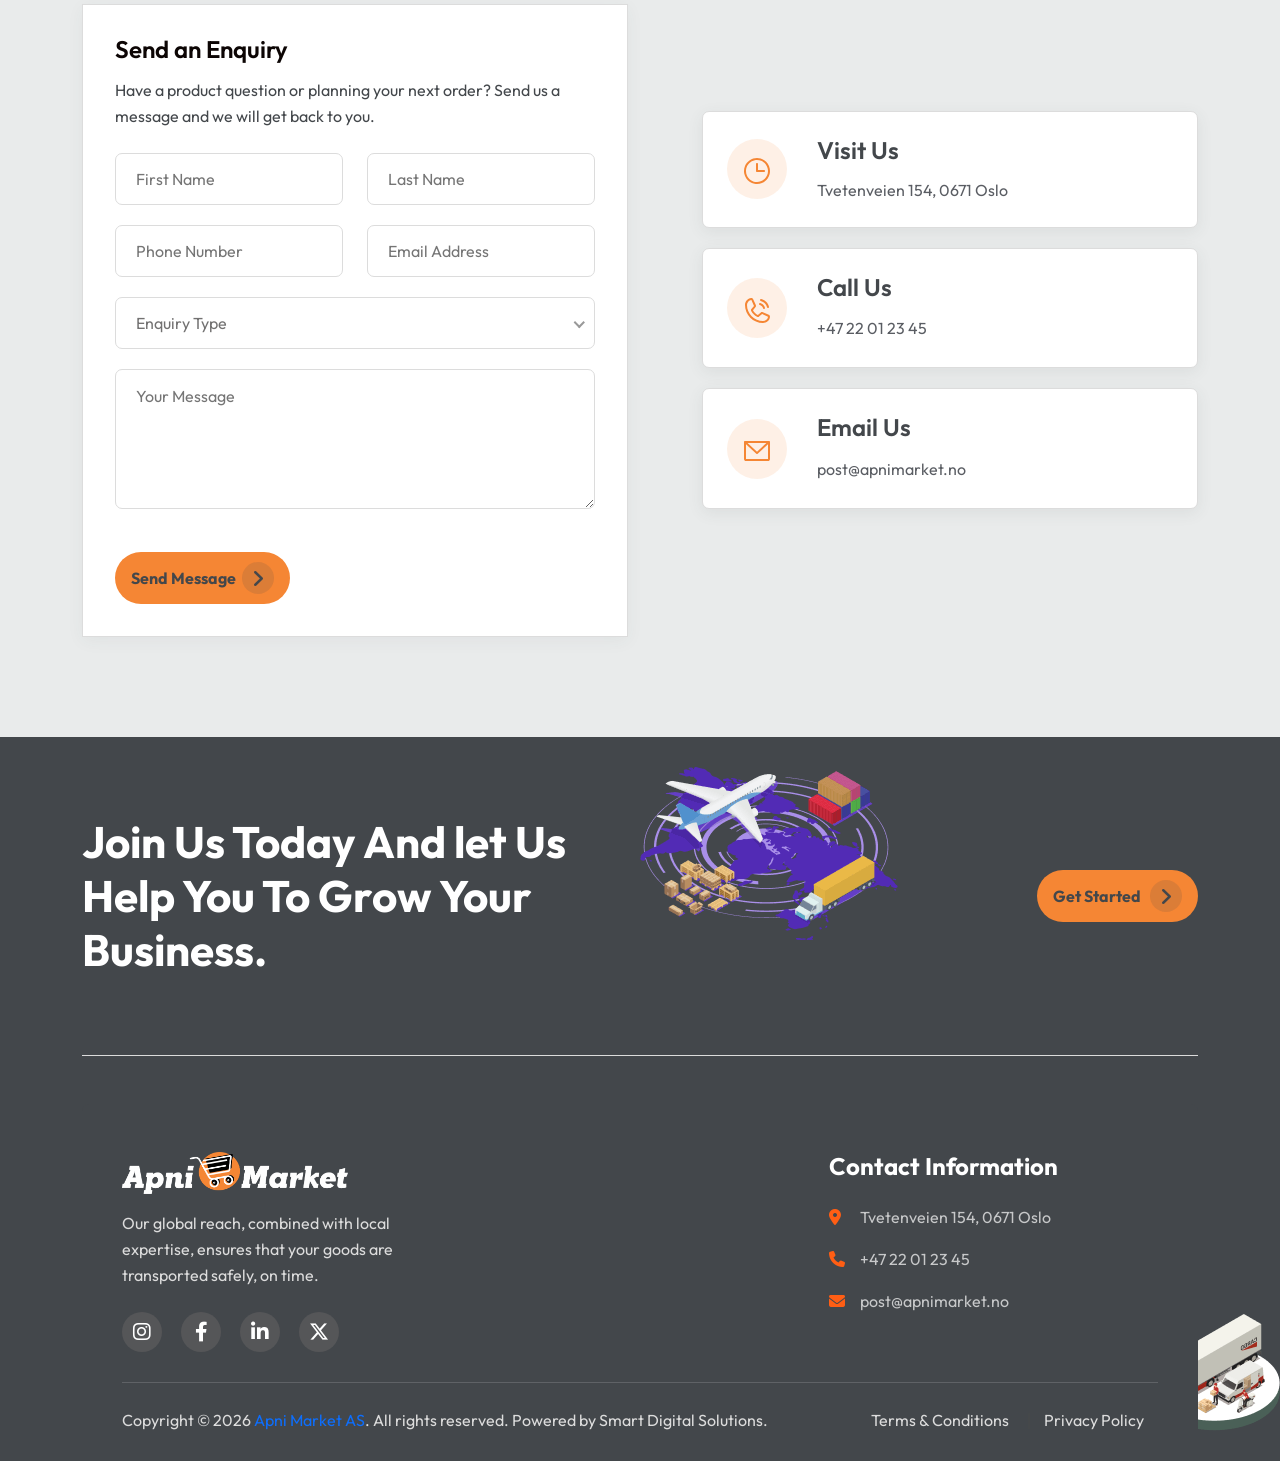
==== commit 2716a5e8: "refactor: replace footer link and newsletter widgets with contact information" ====
--- a/index.html
+++ b/index.html
@@ -1088,44 +1088,15 @@
                         </div>
                      </div>
                   </div>
-                  <div class="col-xl col-md-6 mb-30">
+                  <div class="col-xl-4 offset-xl-4 col-md-6 mb-30">
                      <div class="ca-footer widget-2">
-                        <h4 class="ca-title fnw-700 theme-black-3 pb-24">Quick Links</h4>
-                        <div class="ca-footer-menu ca-footer-menu-3">
-                           <ul>
-                              <li><a href="index.html">Home</a></li>
-                              <li><a href="#about-us">About Us</a></li>
-                              <li><a href="contact.html">Contact Us</a></li>
+                        <h4 class="ca-title fnw-700 theme-black-3 pb-24">Contact Information</h4>
+                        <div class="ca-ft-content ca-ft-content-3 mb-24">
+                           <ul class="contact-info-list" style="list-style: none; padding: 0;">
+                              <li style="margin-bottom: 16px; color: rgba(255, 255, 255, 0.7); font-size: 16px;"><i class="fa-solid fa-location-dot" style="margin-right: 12px; color: #FF5E14; width: 16px;"></i> Tvetenveien 154, 0671 Oslo</li>
+                              <li style="margin-bottom: 16px; color: rgba(255, 255, 255, 0.7); font-size: 16px;"><i class="fa-solid fa-phone" style="margin-right: 12px; color: #FF5E14; width: 16px;"></i> +47 22 01 23 45</li>
+                              <li style="margin-bottom: 16px; color: rgba(255, 255, 255, 0.7); font-size: 16px;"><i class="fa-solid fa-envelope" style="margin-right: 12px; color: #FF5E14; width: 16px;"></i> post@apnimarket.no</li>
                            </ul>
-                        </div>
-                     </div>
-                  </div>
-                  <div class="col-xl col-md-6 mb-30">
-                     <div class="ca-footer widget-3">
-                        <h4 class="ca-title fnw-700 theme-black-3 pb-24">Other Links</h4>
-                        <div class="ca-footer-menu ca-footer-menu-3">
-                           <ul>
-                              <li><a href="#">Maintenance</a></li>
-                              <li><a href="#">Our Team</a></li>
-                              <li><a href="#">Reviews & Awards</a></li>
-                              <li><a href="#">Personal</a></li>
-                              <li><a href="#">Certifications</a></li>
-                           </ul>
-                        </div>
-                     </div>
-                  </div>
-                  <div class="col-xl-4 col-md-6 mb-30">
-                     <div class="ca-footer widget-4">
-                        <h4 class="ca-title fnw-700 theme-black-3 pb-24">Other Links</h4>
-                        <div class="ca-ft-content">
-                           <p class="pb-32">Subscribe us & receive our latest news & articles</p>
-                        </div>
-                        <div class="ca-footer-email-sub ca-footer-email-sub-3">
-                           <form action="#">
-                              <input type="email" placeholder="Email Address..">
-                           </form>
-                           <button class="ca-btn-primary ca-btn-primary-3 theme-bg-3 br-50" type="submit"
-                              value="submit">Subscribe Now <span><i class="fa-solid fa-angle-right"></i></span></button>
                         </div>
                      </div>
                   </div>
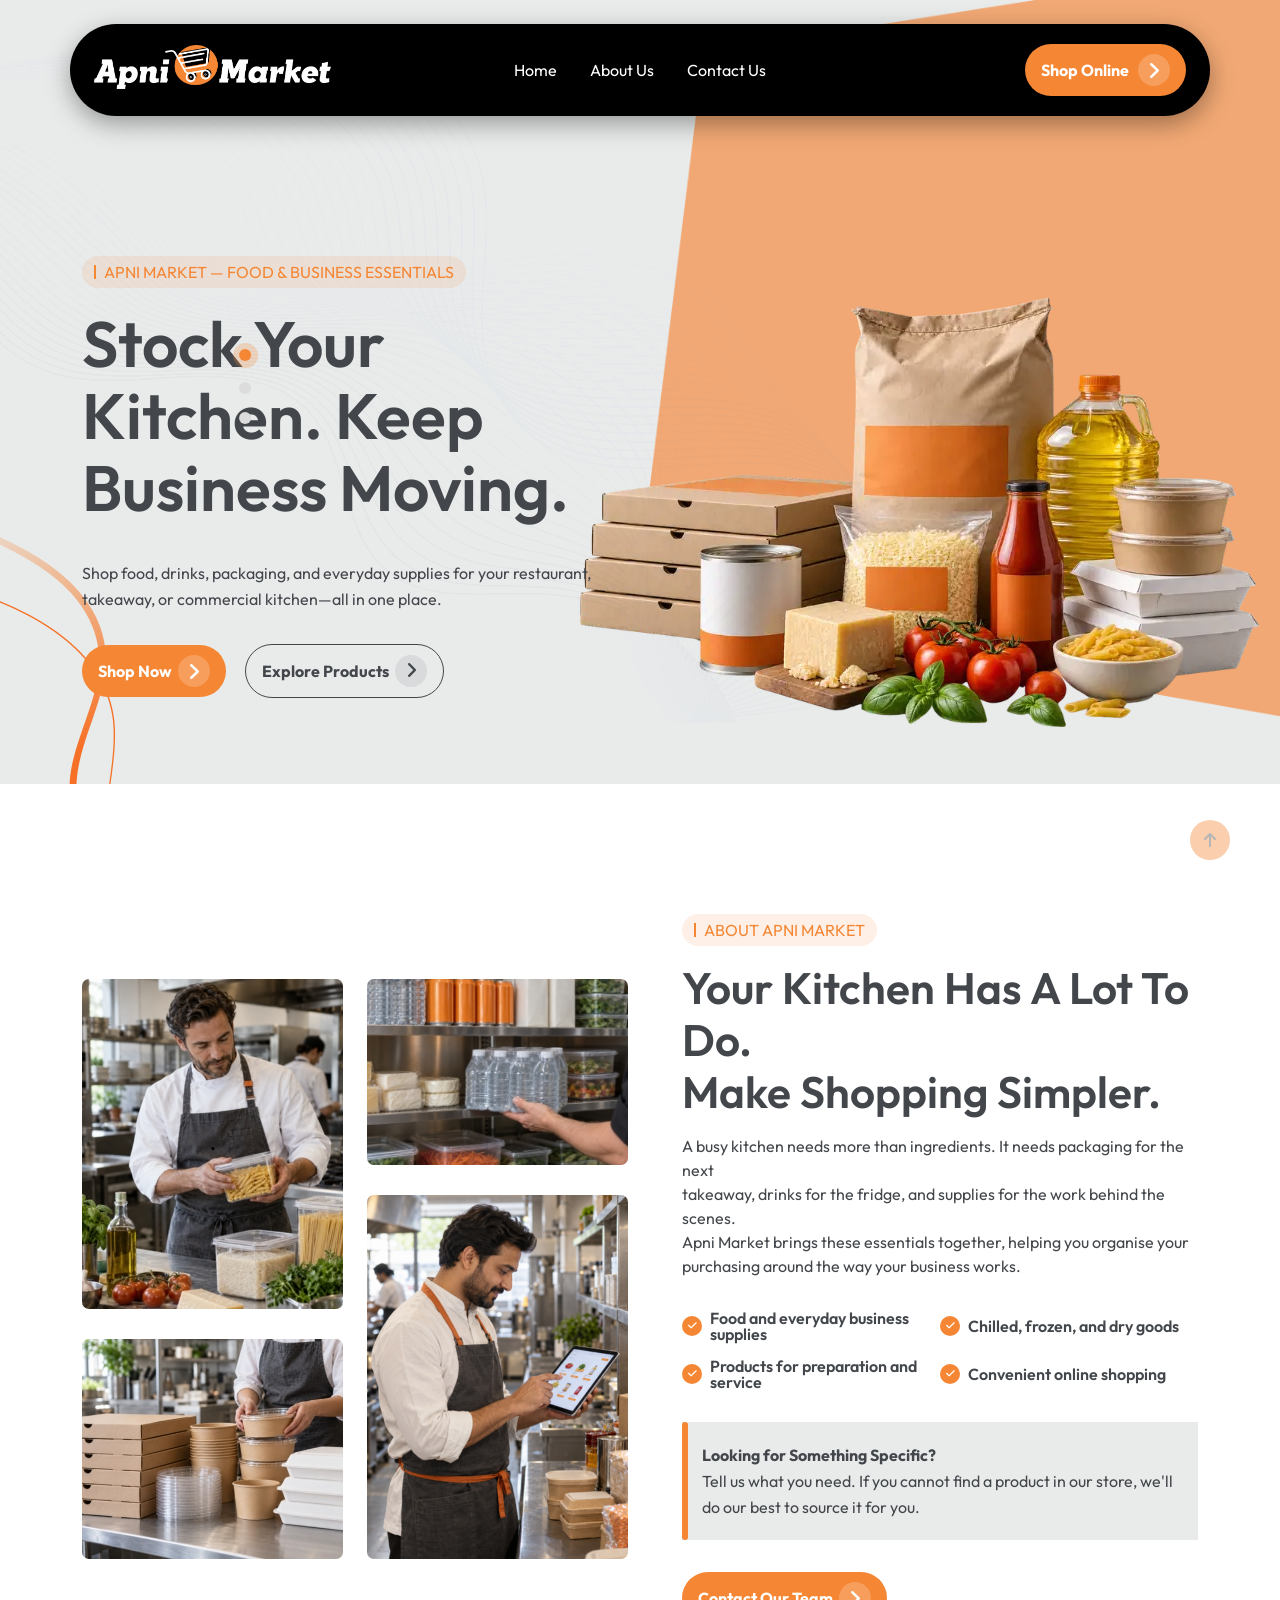
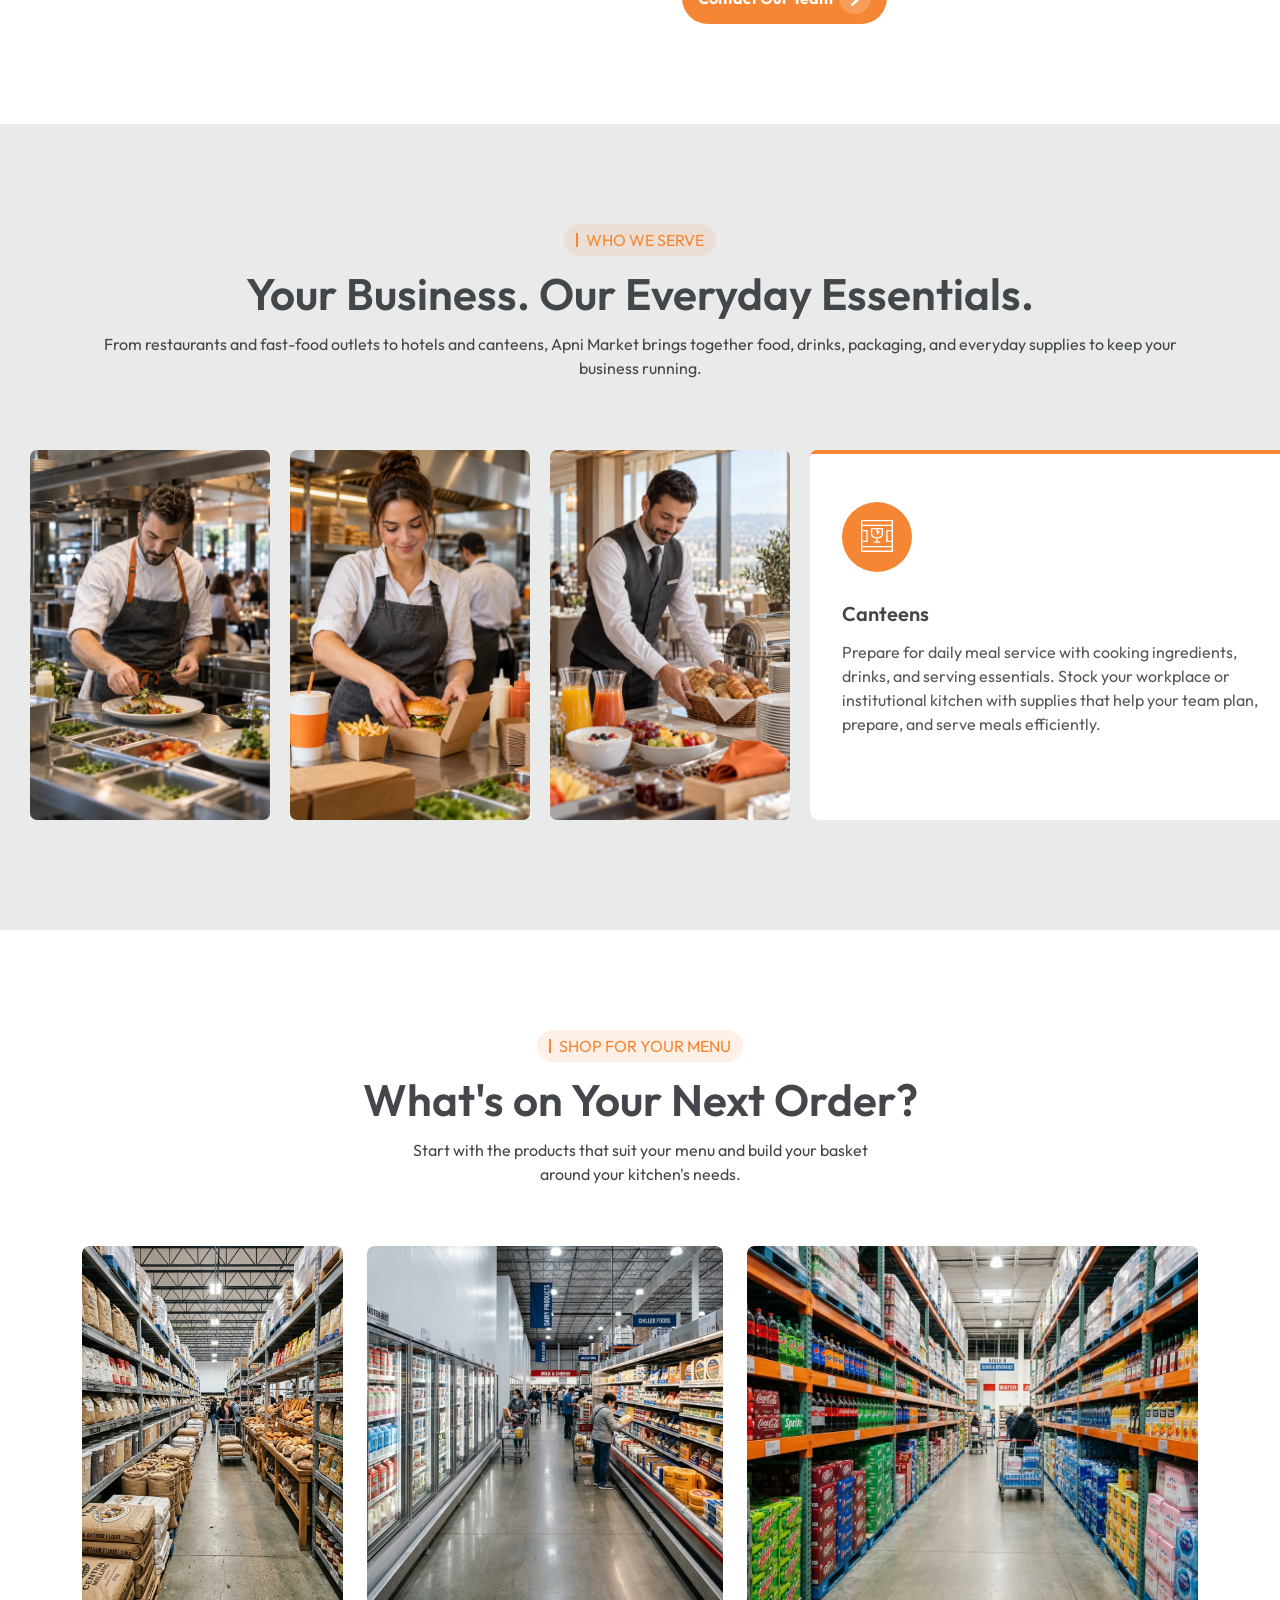
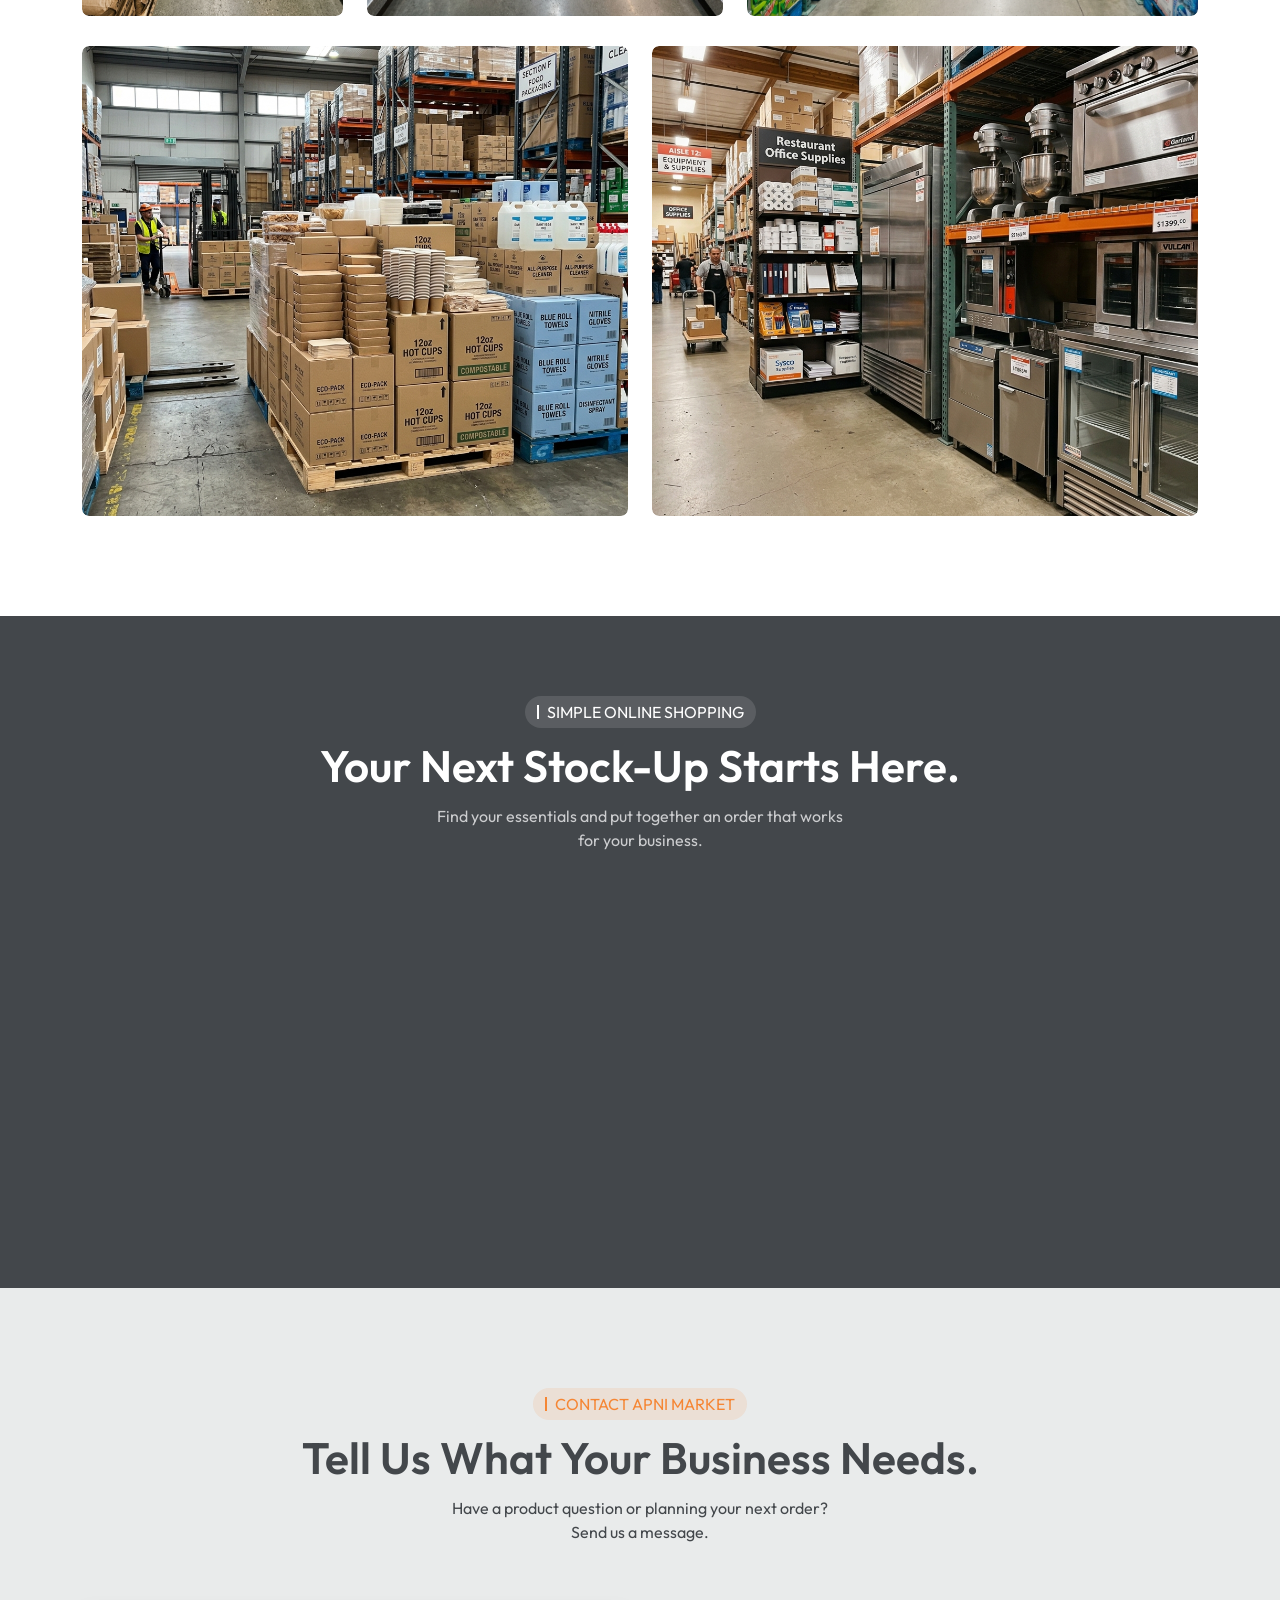
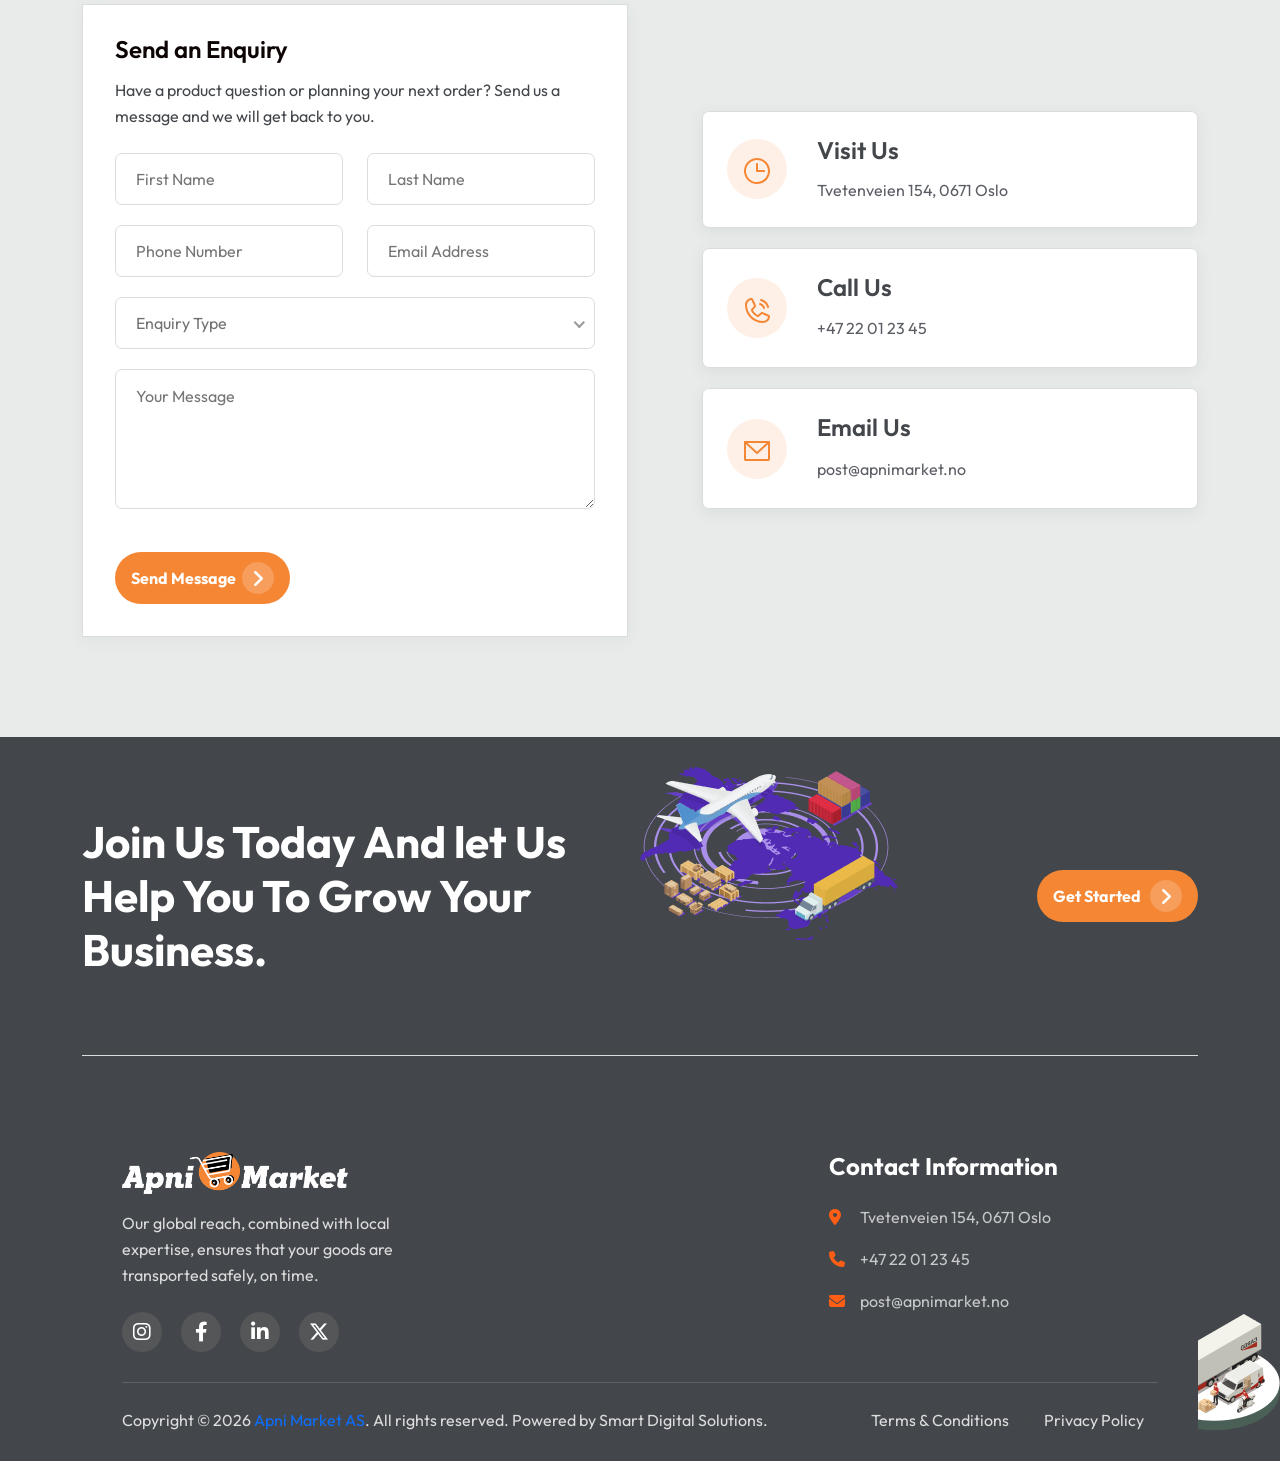
==== commit 3ef27fe2: "feat: add MARKETT preloader letters to index and contact pages" ====
--- a/index.html
+++ b/index.html
@@ -31,6 +31,13 @@
                <span data-text-preloader="P" class="letters-loading">P</span>
                <span data-text-preloader="N" class="letters-loading">N</span>
                <span data-text-preloader="I" class="letters-loading">I</span>
+               <span data-text-preloader="&nbsp;" class="letters-loading">&nbsp;</span>
+               <span data-text-preloader="M" class="letters-loading">M</span>
+               <span data-text-preloader="A" class="letters-loading">A</span>
+               <span data-text-preloader="R" class="letters-loading">R</span>
+               <span data-text-preloader="K" class="letters-loading">K</span>
+               <span data-text-preloader="E" class="letters-loading">E</span>
+               <span data-text-preloader="T" class="letters-loading">T</span>
             </div>
          </div>
          <div class="loader">
--- a/assets/css/style.css
+++ b/assets/css/style.css
@@ -7559,33 +7559,33 @@
    Button Color Enforcement (Apni Market Palette)
    ======================================================= */
 
-/* Primary button: #F58634 background, dark charcoal #43474B label */
+/* Primary button: #F58634 background, white label */
 .ca-btn-primary-3,
 a.ca-btn-primary-3,
 button.ca-btn-primary-3 {
     background-color: var(--apni-primary-orange) !important;
-    color: var(--apni-dark-charcoal) !important;
+    color: #FFFFFF !important;
     border: none;
     font-weight: 700;
 }
 .ca-btn-primary-3 span,
 a.ca-btn-primary-3 span,
 button.ca-btn-primary-3 span {
-    background: rgba(67, 71, 75, 0.14) !important;
-    color: var(--apni-dark-charcoal) !important;
+    background: rgba(255, 255, 255, 0.2) !important;
+    color: #FFFFFF !important;
 }
 .ca-btn-primary-3 span i,
 a.ca-btn-primary-3 span i,
 button.ca-btn-primary-3 span i {
-    color: var(--apni-dark-charcoal) !important;
-}
-
-/* Primary button hover: #E77B2E background, dark charcoal #43474B label */
+    color: #FFFFFF !important;
+}
+
+/* Primary button hover: #E77B2E background, white label */
 .ca-btn-primary-3:hover,
 a.ca-btn-primary-3:hover,
 button.ca-btn-primary-3:hover {
     background-color: var(--apni-supporting-orange) !important;
-    color: var(--apni-dark-charcoal) !important;
+    color: #FFFFFF !important;
 }
 .ca-btn-primary-3:hover:after {
     background: var(--apni-supporting-orange) !important;
@@ -7593,8 +7593,8 @@
 .ca-btn-primary-3:hover span,
 a.ca-btn-primary-3:hover span,
 button.ca-btn-primary-3:hover span {
-    background: rgba(67, 71, 75, 0.22) !important;
-    color: var(--apni-dark-charcoal) !important;
+    background: rgba(255, 255, 255, 0.3) !important;
+    color: #FFFFFF !important;
 }
 
 /* "Get A Quote" CTA Button: font color white */
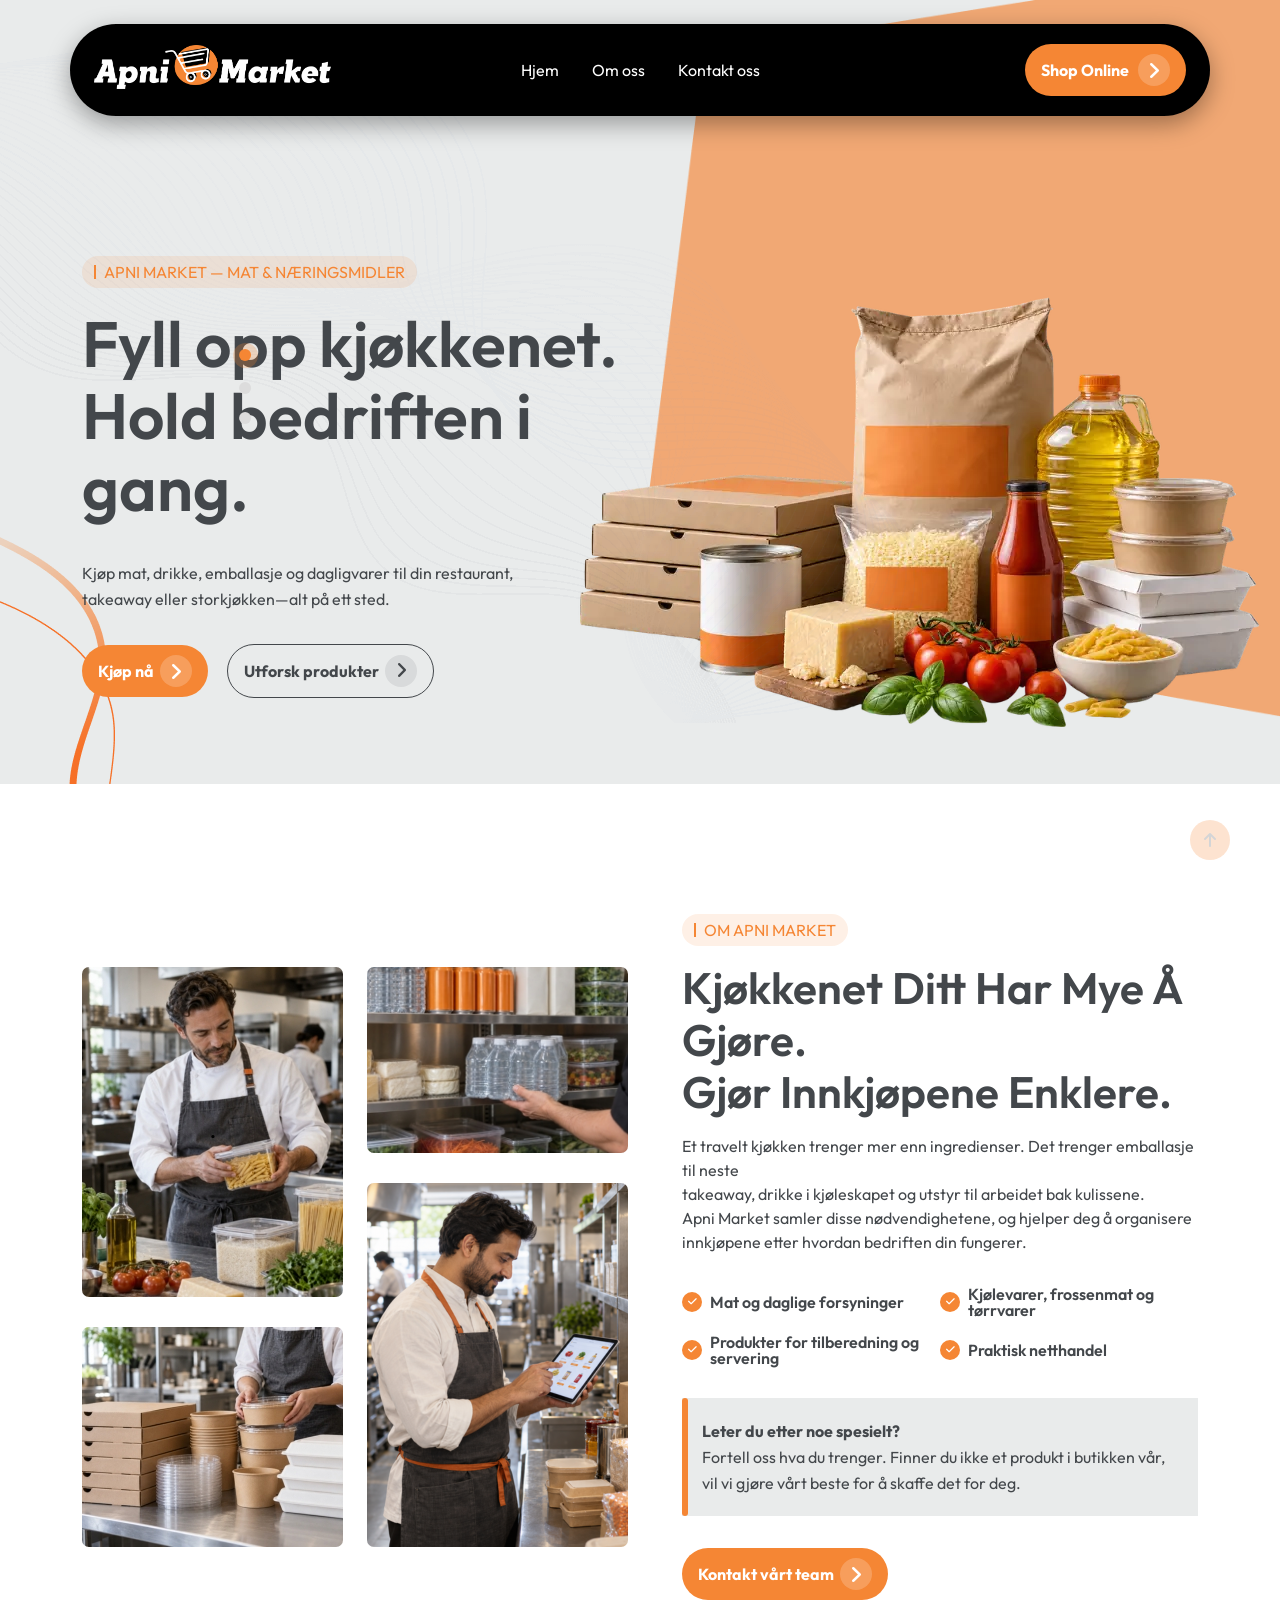
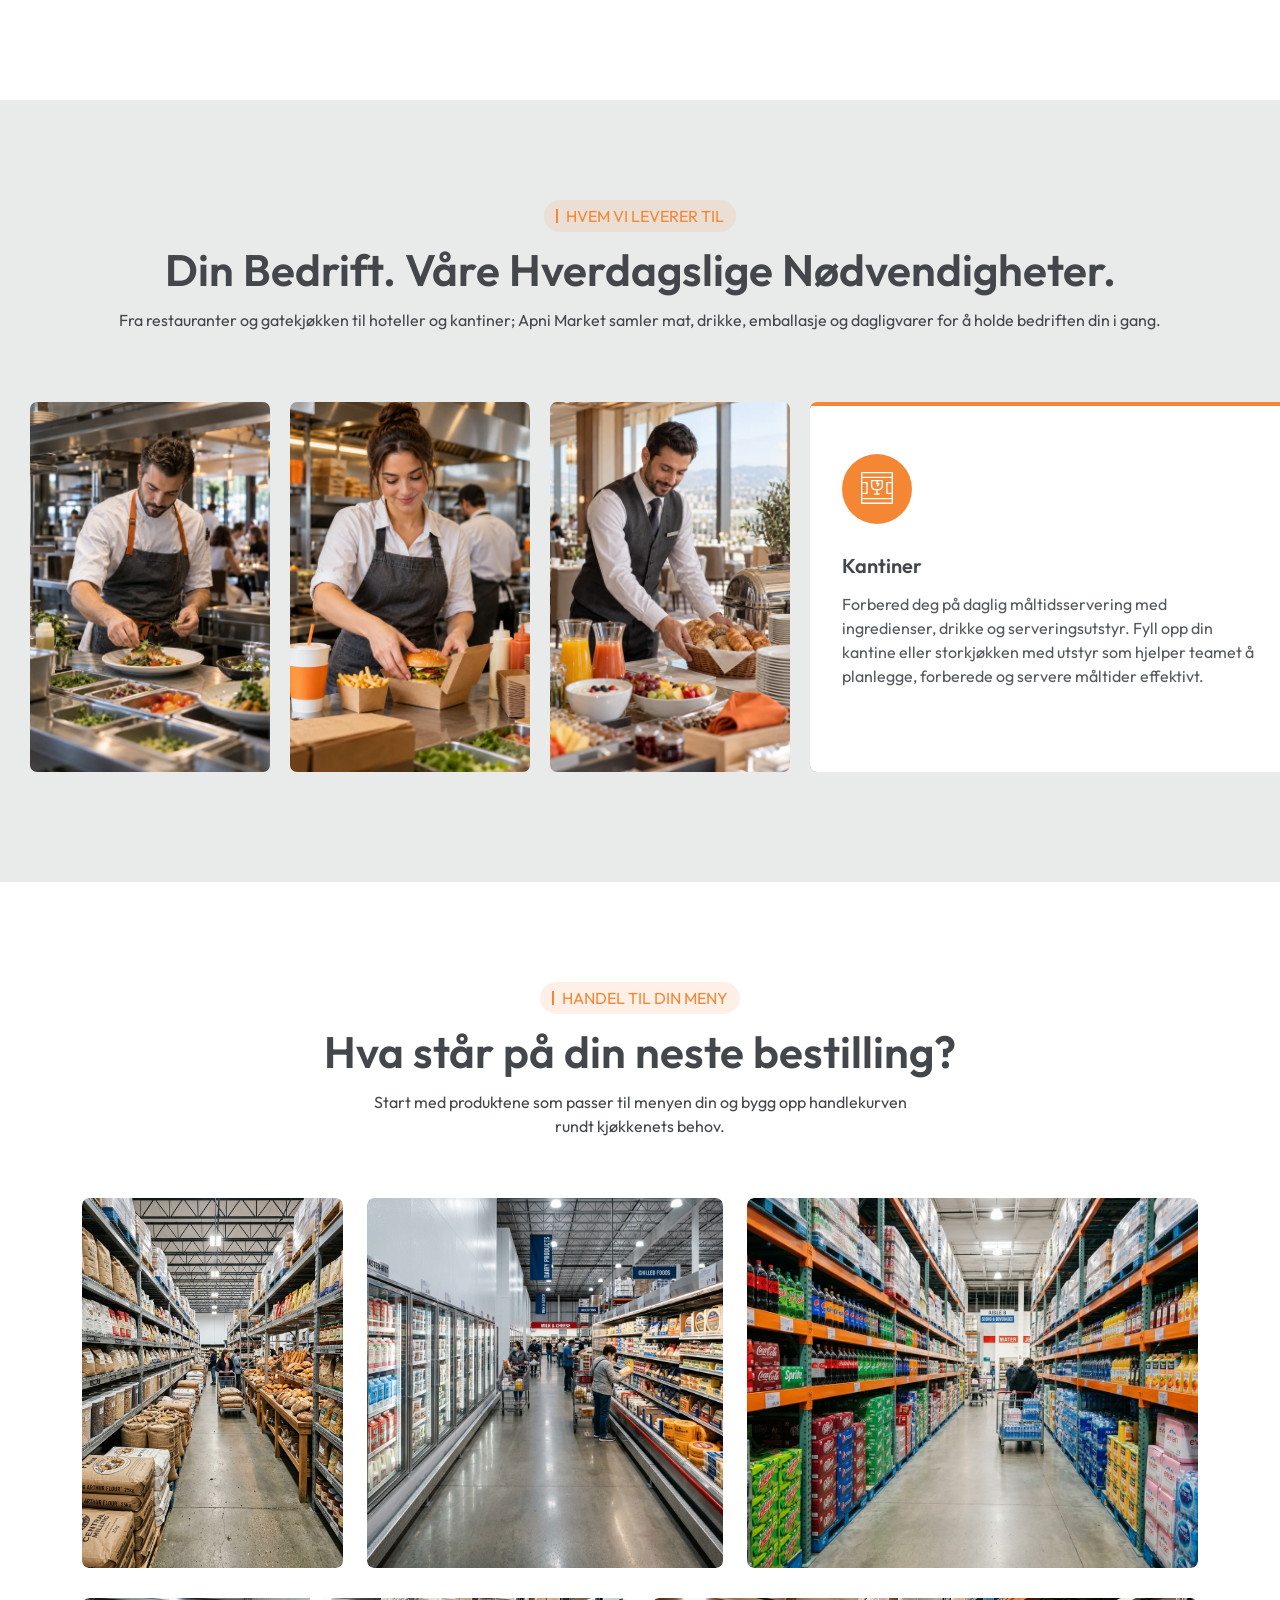
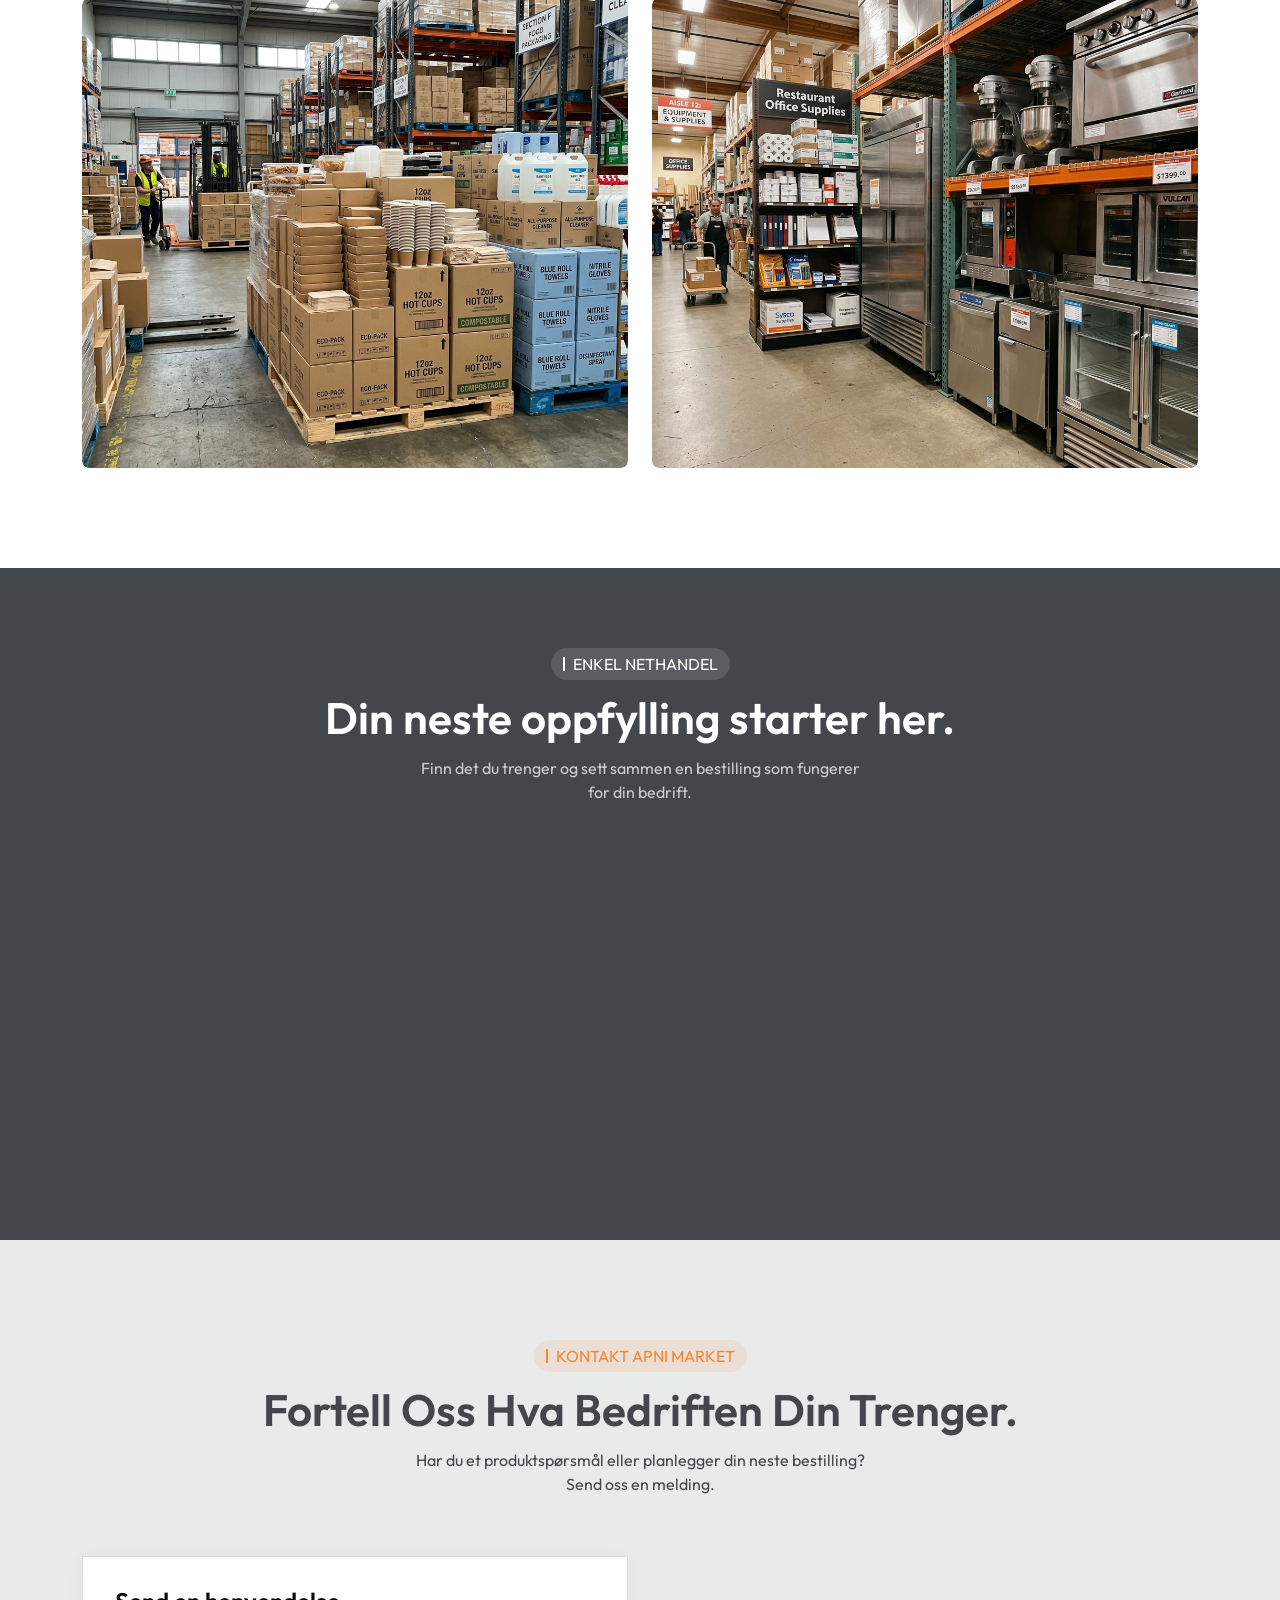
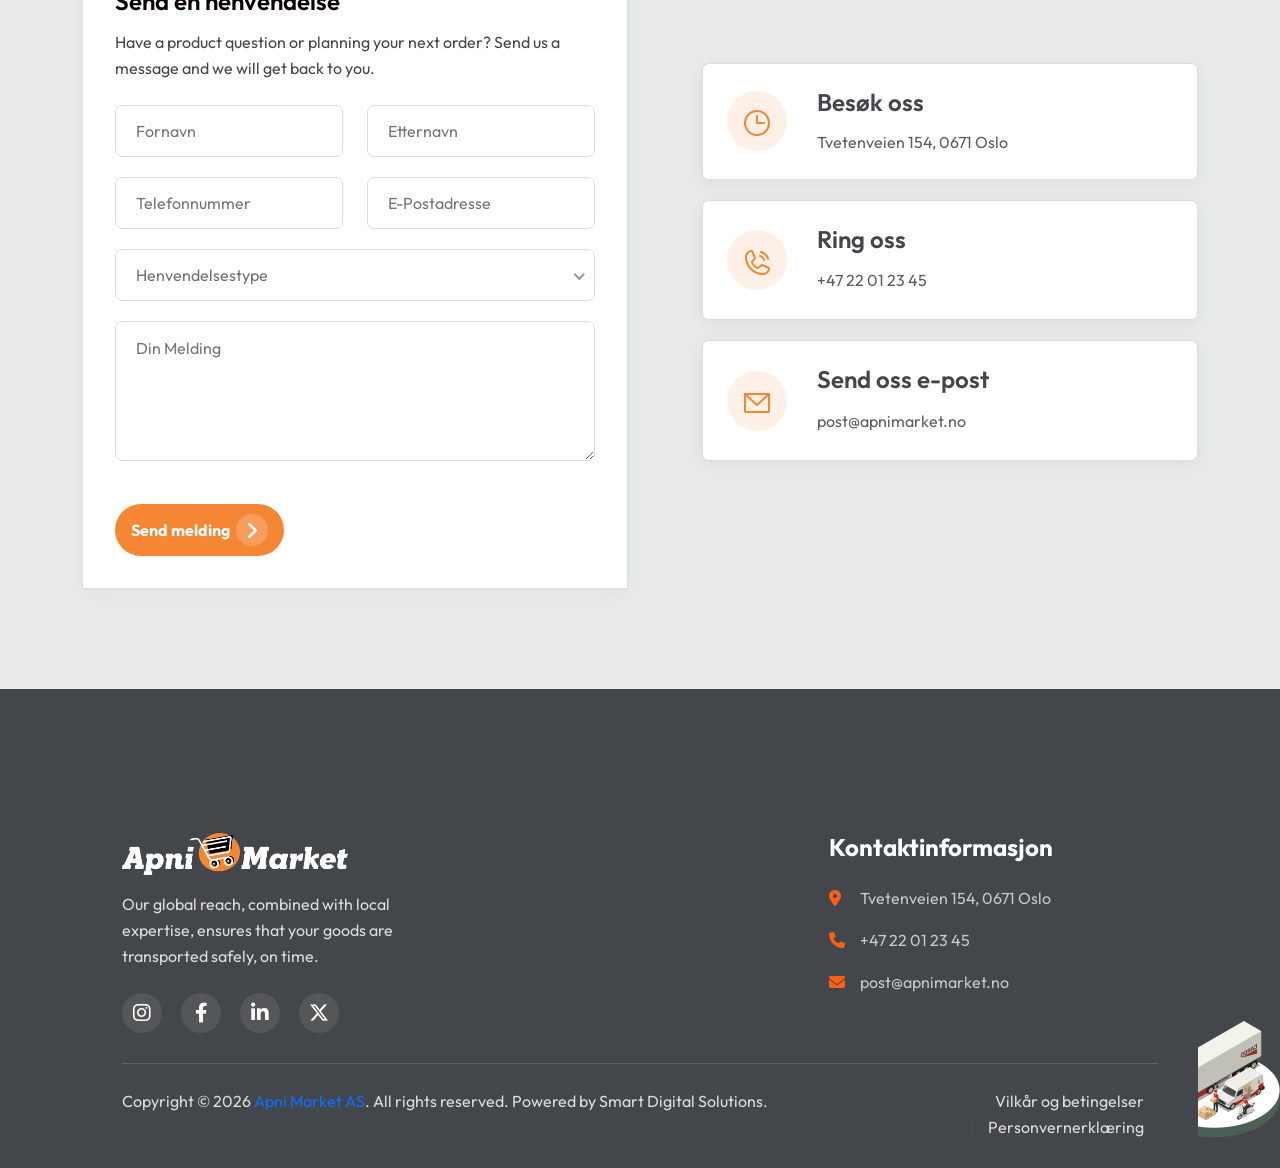
==== commit 70f7cab4: "feat: add website translation scripts and localized pages" ====
--- a/index.html
+++ b/index.html
@@ -1,10 +1,11 @@
 <!DOCTYPE html>
-<html lang="en">
+<html lang="no">
 
 <head>
    <meta charset="UTF-8">
    <meta name="viewport" content="width=device-width, initial-scale=1.0">
-   <title>Cargo - Transport Solutions</title>
+   <title>Apni Market | Mat & Næringsmidler for din bedrift</title>
+   <meta name="description" content="Apni Market tilbyr mat, drikke, emballasje og dagligvarer til restauranter, gatekjøkken og hoteller. Kjøp alt du trenger til storkjøkkenet på ett sted.">
    <!-- fav icon -->
    <link rel="shortcut icon" href="assets/img/icon/ca-fav-3.svg">
    <!-- css file -->
@@ -75,9 +76,9 @@
                <div class="ca-main-menu-3">
                   <nav class="ca-mobile-menu-active-3">
                      <ul>
-                        <li><a href="index.html">Home</a></li>
-                        <li><a href="#about-us">About Us</a></li>
-                        <li><a href="contact.html">Contact Us</a></li>
+                        <li><a href="index.html">Hjem</a></li>
+                        <li><a href="#about-us">Om oss</a></li>
+                        <li><a href="contact.html">Kontakt oss</a></li>
                      </ul>
                   </nav>
                </div>
@@ -120,12 +121,13 @@
             </nav>
          </div>
          <div class="ca-offcanvas-contact mb-40">
-            <a href="shop.html" class="ca-btn-primary-3 theme-bg-3 br-50" style="color: #FFFFFF !important;">Shop Online
+            <a href="shop.html" class="ca-btn-primary-3 theme-bg-3 br-50" style="color: #FFFFFF !important;">Handle på
+               nett
                <span style="background: rgba(255, 255, 255, 0.2) !important; color: #FFFFFF !important;"><i
                      class="fa-solid fa-angle-right" style="color: #FFFFFF !important;"></i></span></a>
          </div>
          <div class="ca-offcanvas-contact-info mb-40">
-            <h3 class="ca-offcanvas-sm-title">Contact Info</h3>
+            <h3 class="ca-offcanvas-sm-title">Kontaktinformasjon</h3>
             <!-- single item -->
             <div class="ca-sm-single-item-4 ca-sm-single-item-1 mb-20">
                <div class="icon">
@@ -164,7 +166,7 @@
             </div>
          </div>
          <div class="ca-offcanvas-social mb-40">
-            <h3 class="ca-offcanvas-sm-title">Follow Us</h3>
+            <h3 class="ca-offcanvas-sm-title">Følg oss</h3>
             <div class="ca-footer-social ca-footer-social-3">
                <ul>
                   <li><a href="#"><i class="fa-brands fa-instagram"></i></a></li>
@@ -203,19 +205,18 @@
                <div class="row">
                   <div class="col-lg-6 col-md-10">
                      <div class="ca-hero-content-3">
-                        <h5 class="ca-section-subtitle subtitle-bg-6 p-relative theme-color-3 br-50">APNI MARKET — FOOD
-                           &
-                           BUSINESS ESSENTIALS</h5>
-                        <h1 class="ca-slider-heading theme-black-3 fnw-600 pt-20 pb-20">Stock Your Kitchen.
-                           Keep Business Moving.</h1>
-                        <p class="pt-16 pb-32">Shop food, drinks, packaging, and everyday supplies for your
-                           restaurant,<br> takeaway, or commercial kitchen—all in one place.
+                        <h5 class="ca-section-subtitle subtitle-bg-6 p-relative theme-color-3 br-50">APNI MARKET — MAT &
+                           NÆRINGSMIDLER</h5>
+                        <h1 class="ca-slider-heading theme-black-3 fnw-600 pt-20 pb-20">Fyll opp kjøkkenet. Hold
+                           bedriften i gang.</h1>
+                        <p class="pt-16 pb-32">Kjøp mat, drikke, emballasje og dagligvarer til din restaurant,<br>
+                           takeaway eller storkjøkken—alt på ett sted.
                         </p>
                         <div class="hero3-btn">
-                           <a href="shop.html" class="ca-btn-primary-3 theme-bg-3 br-50">Shop
-                              Now<span><i class="fa-solid fa-angle-right"></i></span></a>
-                           <a href="products.html" class="ca-sec-primary-3 theme-color-3 br-50">Explore Products<span><i
+                           <a href="shop.html" class="ca-btn-primary-3 theme-bg-3 br-50">Kjøp nå<span><i
                                     class="fa-solid fa-angle-right"></i></span></a>
+                           <a href="products.html" class="ca-sec-primary-3 theme-color-3 br-50">Utforsk
+                              produkter<span><i class="fa-solid fa-angle-right"></i></span></a>
                         </div>
                      </div>
                   </div>
@@ -240,17 +241,17 @@
                <div class="row">
                   <div class="col-lg-6 col-md-10">
                      <div class="ca-hero-content-3">
-                        <h5 class="ca-section-subtitle subtitle-bg-6 p-relative theme-color-3 br-50">FROM PREPARATION TO
-                           TAKEAWAY</h5>
-                        <h1 class="ca-slider-heading theme-black-3 fnw-600 pt-20 pb-20">Great Food Starts With
-                           the Right Supplies.</h1>
-                        <p class="pt-16 pb-32">From kitchen ingredients to takeaway packaging, find the essentials<br>
-                           you need to prepare, serve, and send out every order.
+                        <h5 class="ca-section-subtitle subtitle-bg-6 p-relative theme-color-3 br-50">FRA FORBEREDELSE
+                           TIL TAKEAWAY</h5>
+                        <h1 class="ca-slider-heading theme-black-3 fnw-600 pt-20 pb-20">God mat starter med de riktige
+                           råvarene.</h1>
+                        <p class="pt-16 pb-32">Fra ingredienser til takeaway-emballasje, finn det du trenger<br> for å
+                           forberede, servere og sende ut hver bestilling.
                         </p>
                         <div class="hero3-btn">
-                           <a href="products.html" class="ca-btn-primary-3 theme-bg-3 br-50">Browse
-                              Products<span><i class="fa-solid fa-angle-right"></i></span></a>
-                           <a href="offers.html" class="ca-sec-primary-3 theme-color-3 br-50">View Offers<span><i
+                           <a href="products.html" class="ca-btn-primary-3 theme-bg-3 br-50">Se produkter<span><i
+                                    class="fa-solid fa-angle-right"></i></span></a>
+                           <a href="offers.html" class="ca-sec-primary-3 theme-color-3 br-50">Se tilbud<span><i
                                     class="fa-solid fa-angle-right"></i></span></a>
                         </div>
                      </div>
@@ -276,18 +277,18 @@
                <div class="row">
                   <div class="col-lg-6 col-md-10">
                      <div class="ca-hero-content-3">
-                        <h5 class="ca-section-subtitle subtitle-bg-6 p-relative theme-color-3 br-50">MAKE YOUR NEXT
-                           STOCK-UP COUNT</h5>
-                        <h1 class="ca-slider-heading theme-black-3 fnw-600 pt-20 pb-20">Everyday Essentials.
-                           More Value for Your Business.</h1>
-                        <p class="pt-16 pb-32">Explore current offers and discover products for your next order.<br>
-                           Keep your shelves stocked and your menu ready.
+                        <h5 class="ca-section-subtitle subtitle-bg-6 p-relative theme-color-3 br-50">GJØR DITT NESTE
+                           INNKJØP LØNNSOMT</h5>
+                        <h1 class="ca-slider-heading theme-black-3 fnw-600 pt-20 pb-20">Hverdagslige nødvendigheter. Mer
+                           verdi for din bedrift.</h1>
+                        <p class="pt-16 pb-32">Utforsk aktuelle tilbud og oppdag produkter for din neste bestilling.<br>
+                           Hold hyllene fylt og menyen klar.
                         </p>
                         <div class="hero3-btn">
-                           <a href="offers.html" class="ca-btn-primary-3 theme-bg-3 br-50">Explore
-                              Offers<span><i class="fa-solid fa-angle-right"></i></span></a>
-                           <a href="products.html" class="ca-sec-primary-3 theme-color-3 br-50">Shop All
-                              Products<span><i class="fa-solid fa-angle-right"></i></span></a>
+                           <a href="offers.html" class="ca-btn-primary-3 theme-bg-3 br-50">Utforsk tilbud<span><i
+                                    class="fa-solid fa-angle-right"></i></span></a>
+                           <a href="products.html" class="ca-sec-primary-3 theme-color-3 br-50">Kjøp alle
+                              produkter<span><i class="fa-solid fa-angle-right"></i></span></a>
                         </div>
                      </div>
                   </div>
@@ -314,7 +315,7 @@
                                        <span><img src="assets/img/icon/ca-delivery3.1.svg" alt=""></span>
                                     </div> -->
                                     <!-- <h3 class="ca-abo-hover-title"><span class="counter">11</span>K+</h3> -->
-                                    <p>Food and products for preparation</p>
+                                    <p>Mat og produkter for tilberedning</p>
                                  </div>
                               </div>
                            </div>
@@ -328,7 +329,7 @@
                                        <span><img src="assets/img/icon/ca-delivery3.1.svg" alt=""></span>
                                     </div> -->
                                     <!-- <h3 class="ca-abo-hover-title"><span class="counter">11</span>K+</h3> -->
-                                    <p>Packaging and service essentials</p>
+                                    <p>Emballasje og serveringsutstyr</p>
                                  </div>
                               </div>
                            </div>
@@ -344,7 +345,7 @@
                                        <span><img src="assets/img/icon/ca-delivery3.1.svg" alt=""></span>
                                     </div> -->
                                     <!-- <h3 class="ca-abo-hover-title"><span class="counter">11</span>K+</h3> -->
-                                    <p>Drinks and chilled goods</p>
+                                    <p>Drikke og kjølevarer</p>
                                  </div>
                               </div>
                            </div>
@@ -357,7 +358,7 @@
                                        <span><img src="assets/img/icon/ca-delivery3.1.svg" alt=""></span>
                                     </div> -->
                                     <!-- <h3 class="ca-abo-hover-title"><span class="counter">11</span>K+</h3> -->
-                                    <p>Convenient online shopping</p>
+                                    <p>Praktisk netthandel</p>
                                  </div>
                               </div>
                            </div>
@@ -370,16 +371,15 @@
                <div class="col-xl-6 mb-30">
                   <div class="ca-ab-content3">
                      <div class="ca-about-content-3 ca-sec-content-3">
-                        <h5 class="ca-section-subtitle subtitle-bg-6 p-relative theme-color-3 br-50">ABOUT APNI MARKET
+                        <h5 class="ca-section-subtitle subtitle-bg-6 p-relative theme-color-3 br-50">OM APNI MARKET
                         </h5>
-                        <h2 class="ca-section-title theme-black-3 fnw-600 pt-16 ca-text-cap">Your Kitchen Has a Lot to
-                           Do.
-                           <br> Make Shopping Simpler.
+                        <h2 class="ca-section-title theme-black-3 fnw-600 pt-16 ca-text-cap">Kjøkkenet ditt har mye å
+                           gjøre. <br> Gjør innkjøpene enklere.
                         </h2>
-                        <p class="pt-16 pb-32">A busy kitchen needs more than ingredients. It needs packaging for the
-                           next<br> takeaway, drinks for the fridge, and supplies for the work behind the scenes.<br>
-                           Apni Market brings these essentials together, helping you organise your purchasing around the
-                           way your business works.</p>
+                        <p class="pt-16 pb-32">Et travelt kjøkken trenger mer enn ingredienser. Det trenger emballasje
+                           til neste<br> takeaway, drikke i kjøleskapet og utstyr til arbeidet bak kulissene.<br> Apni
+                           Market samler disse nødvendighetene, og hjelper deg å organisere innkjøpene etter hvordan
+                           bedriften din fungerer.</p>
                      </div>
                      <div class="ca-ab-item-check">
                         <!-- single-item -->
@@ -388,7 +388,7 @@
                               <span><i class="fa-solid fa-check"></i></span>
                            </div>
                            <div class="ca-ab-sngle-item-content">
-                              <h4 class="ca-item-ch-title">Food and everyday business supplies</h4>
+                              <h4 class="ca-item-ch-title">Mat og daglige forsyninger</h4>
                            </div>
                         </div>
                         <!-- single-item -->
@@ -397,7 +397,7 @@
                               <span><i class="fa-solid fa-check"></i></span>
                            </div>
                            <div class="ca-ab-sngle-item-content">
-                              <h4 class="ca-item-ch-title">Chilled, frozen, and dry goods</h4>
+                              <h4 class="ca-item-ch-title">Kjølevarer, frossenmat og tørrvarer</h4>
                            </div>
                         </div>
                         <!-- single-item -->
@@ -406,7 +406,7 @@
                               <span><i class="fa-solid fa-check"></i></span>
                            </div>
                            <div class="ca-ab-sngle-item-content">
-                              <h4 class="ca-item-ch-title">Products for preparation and service</h4>
+                              <h4 class="ca-item-ch-title">Produkter for tilberedning og servering</h4>
                            </div>
                         </div>
                         <!-- single-item -->
@@ -415,16 +415,16 @@
                               <span><i class="fa-solid fa-check"></i></span>
                            </div>
                            <div class="ca-ab-sngle-item-content">
-                              <h4 class="ca-item-ch-title">Convenient online shopping</h4>
+                              <h4 class="ca-item-ch-title">Praktisk netthandel</h4>
                            </div>
                         </div>
                      </div>
                      <div class="ca-about-item3 cream-bg-3 p-relative">
-                        <p><strong>Looking for Something Specific?</strong><br>Tell us what you need. If you cannot find
-                           a product in our store, we'll do our best to source it for you.</p>
+                        <p><strong>Leter du etter noe spesielt?</strong><br>Fortell oss hva du trenger. Finner du ikke
+                           et produkt i butikken vår, vil vi gjøre vårt beste for å skaffe det for deg.</p>
                      </div>
                      <div class="ca-about-3-btn">
-                        <a href="contact.html" class="ca-btn-primary-3 theme-bg-3 br-50">Contact Our Team<span><i
+                        <a href="contact.html" class="ca-btn-primary-3 theme-bg-3 br-50">Kontakt vårt team<span><i
                                  class="fa-solid fa-angle-right"></i></span></a>
                      </div>
                   </div>
@@ -439,11 +439,11 @@
          <div class="container">
             <div class="ca-portfolio-content-3 ca-sec-content-3 text-center mb-60 aos-init aos-animate"
                data-aos="fade-up" data-aos-duration="800">
-               <h5 class="ca-section-subtitle subtitle-bg-6 p-relative theme-color-3 br-50">WHO WE SERVE</h5>
-               <h2 class="ca-section-title theme-black-3 fnw-600 pt-16 ca-text-cap">Your Business. Our Everyday
-                  Essentials.</h2>
-               <p class="pt-16">From restaurants and fast-food outlets to hotels and canteens, Apni Market brings
-                  together food, drinks, packaging, and everyday supplies to keep your business running.</p>
+               <h5 class="ca-section-subtitle subtitle-bg-6 p-relative theme-color-3 br-50">HVEM VI LEVERER TIL</h5>
+               <h2 class="ca-section-title theme-black-3 fnw-600 pt-16 ca-text-cap">Din bedrift. Våre hverdagslige
+                  nødvendigheter.</h2>
+               <p class="pt-16">Fra restauranter og gatekjøkken til hoteller og kantiner; Apni Market samler mat,
+                  drikke, emballasje og dagligvarer for å holde bedriften din i gang.</p>
             </div>
          </div>
          <!-- expand gallery start -->
@@ -455,10 +455,10 @@
                   <div class="ca-expand-ic">
                      <span><img src="assets/img/icon/ser-ic-1.1.svg" alt=""></span>
                   </div>
-                  <h2 class="ca-expand-title"><a href="#">Restaurants</a></h2>
-                  <p>From kitchen preparation to the final plate, find ingredients, drinks, and everyday essentials for
-                     your restaurant. Bring your purchasing together so your team can focus on preparing great food and
-                     looking after guests.</p>
+                  <h2 class="ca-expand-title"><a href="#">Restauranter</a></h2>
+                  <p>Fra forberedelse på kjøkkenet til den ferdige tallerkenen, finn ingredienser, drikke og daglige
+                     nødvendigheter til restauranten din. Samle innkjøpene dine slik at teamet kan fokusere på å lage
+                     god mat og ta vare på gjestene.</p>
                </div>
             </div>
             <!-- single item -->
@@ -468,10 +468,9 @@
                   <div class="ca-expand-ic">
                      <span><img src="assets/img/icon/ser-ic-1.2.svg" alt=""></span>
                   </div>
-                  <h2 class="ca-expand-title"><a href="#">Fast-Food Businesses</a></h2>
-                  <p>Keep your kitchen ready for the next order with ingredients, sauces, drinks, and takeaway
-                     packaging. Find the everyday supplies you need to prepare, pack, and serve throughout a busy
-                     service.</p>
+                  <h2 class="ca-expand-title"><a href="#">Gatekjøkken og hurtigmat</a></h2>
+                  <p>Hold kjøkkenet klart for neste bestilling med ingredienser, sauser, drikke og takeaway-emballasje.
+                     Finn utstyret du trenger for å forberede, pakke og servere gjennom en travel arbeidsdag.</p>
                </div>
             </div>
             <!-- single item -->
@@ -481,9 +480,9 @@
                   <div class="ca-expand-ic">
                      <span><img src="assets/img/icon/ser-ic-1.3.svg" alt=""></span>
                   </div>
-                  <h2 class="ca-expand-title"><a href="#">Hotels</a></h2>
-                  <p>Support breakfast service, restaurant dining, and daily hospitality needs with food, beverages, and
-                     practical supplies. Bring essentials together in one place to simplify purchasing for your team.
+                  <h2 class="ca-expand-title"><a href="#">Hoteller</a></h2>
+                  <p>Støtt frokostservering, restaurantmiddager og daglige gjestebehov med mat, drikke og praktiske
+                     forsyninger. Samle alt på ett sted for å forenkle innkjøp for teamet ditt.
                   </p>
                </div>
             </div>
@@ -494,10 +493,10 @@
                   <div class="ca-expand-ic">
                      <span><img src="assets/img/icon/ser-ic-1.4.svg" alt=""></span>
                   </div>
-                  <h2 class="ca-expand-title"><a href="#">Canteens</a></h2>
-                  <p>Prepare for daily meal service with cooking ingredients, drinks, and serving essentials. Stock your
-                     workplace or institutional kitchen with supplies that help your team plan, prepare, and serve meals
-                     efficiently.</p>
+                  <h2 class="ca-expand-title"><a href="#">Kantiner</a></h2>
+                  <p>Forbered deg på daglig måltidsservering med ingredienser, drikke og serveringsutstyr. Fyll opp din
+                     kantine eller storkjøkken med utstyr som hjelper teamet å planlegge, forberede og servere måltider
+                     effektivt.</p>
                </div>
             </div>
          </div>
@@ -510,10 +509,10 @@
          <div class="container">
             <div class="ca-portfolio-content-3 ca-sec-content-3 text-center mb-60 aos-init aos-animate"
                data-aos="fade-up" data-aos-duration="800">
-               <h5 class="ca-section-subtitle subtitle-bg-6 p-relative theme-color-3 br-50">SHOP FOR YOUR MENU</h5>
-               <h2 class="ca-section-title theme-black-3 fnw-600 pt-16">What's on Your Next Order?</h2>
-               <p class="pt-16">Start with the products that suit your menu and build your basket<br>around your
-                  kitchen's needs.</p>
+               <h5 class="ca-section-subtitle subtitle-bg-6 p-relative theme-color-3 br-50">HANDEL TIL DIN MENY</h5>
+               <h2 class="ca-section-title theme-black-3 fnw-600 pt-16">Hva står på din neste bestilling?</h2>
+               <p class="pt-16">Start med produktene som passer til menyen din og bygg opp handlekurven<br>rundt
+                  kjøkkenets behov.</p>
             </div>
 
             <div class="row">
@@ -527,9 +526,9 @@
                            <span><i class="fa-solid fa-bread-slice" style="font-size: 28px; color: #ffffff;"></i></span>
                         </a>
                         <div class="ca-project-hover-item-content">
-                           <h4 class="ca-project-hov-sub-title">Explore Products</h4>
-                           <h3 class="ca-project-hov-title"><a href="#">Dry Goods &amp; Bakery</a></h3>
-                           <p>Dry goods, bakery products</p>
+                           <h4 class="ca-project-hov-sub-title">Utforsk produkter</h4>
+                           <h3 class="ca-project-hov-title"><a href="#">Tørrvarer &amp; bakeri</a></h3>
+                           <p>Tørrvarer, bakervarer</p>
                         </div>
                      </div>
                   </div>
@@ -544,9 +543,9 @@
                            <span><i class="fa-solid fa-snowflake" style="font-size: 28px; color: #ffffff;"></i></span>
                         </a>
                         <div class="ca-project-hover-item-content">
-                           <h4 class="ca-project-hov-sub-title">Explore Products</h4>
-                           <h3 class="ca-project-hov-title"><a href="#">Chilled, Frozen &amp; Dairy</a></h3>
-                           <p>Chilled foods, frozen foods, dairy products</p>
+                           <h4 class="ca-project-hov-sub-title">Utforsk produkter</h4>
+                           <h3 class="ca-project-hov-title"><a href="#">Kjølt, fryst &amp; meieri</a></h3>
+                           <p>Kjølevarer, frossenmat, meieriprodukter</p>
                         </div>
                      </div>
                   </div>
@@ -561,9 +560,9 @@
                            <span><i class="fa-solid fa-wine-bottle" style="font-size: 28px; color: #ffffff;"></i></span>
                         </a>
                         <div class="ca-project-hover-item-content">
-                           <h4 class="ca-project-hov-sub-title">Explore Products</h4>
-                           <h3 class="ca-project-hov-title"><a href="#">Drinks &amp; Beverages</a></h3>
-                           <p>All drinks and beverages</p>
+                           <h4 class="ca-project-hov-sub-title">Utforsk produkter</h4>
+                           <h3 class="ca-project-hov-title"><a href="#">Drikke &amp; drikkevarer</a></h3>
+                           <p>All drikke og drikkevarer</p>
                         </div>
                      </div>
                   </div>
@@ -578,9 +577,9 @@
                            <span><i class="fa-solid fa-box-open" style="font-size: 28px; color: #ffffff;"></i></span>
                         </a>
                         <div class="ca-project-hover-item-content">
-                           <h4 class="ca-project-hov-sub-title">Explore Products</h4>
-                           <h3 class="ca-project-hov-title"><a href="#">Packaging &amp; Hygiene</a></h3>
-                           <p>Food packaging, cleaning and hygiene supplies</p>
+                           <h4 class="ca-project-hov-sub-title">Utforsk produkter</h4>
+                           <h3 class="ca-project-hov-title"><a href="#">Emballasje &amp; hygiene</a></h3>
+                           <p>Matemballasje, rengjøring og hygieneartikler</p>
                         </div>
                      </div>
                   </div>
@@ -595,9 +594,9 @@
                            <span><i class="fa-solid fa-utensils" style="font-size: 28px; color: #ffffff;"></i></span>
                         </a>
                         <div class="ca-project-hover-item-content">
-                           <h4 class="ca-project-hov-sub-title">Explore Products</h4>
-                           <h3 class="ca-project-hov-title"><a href="#">Equipment &amp; Office Supplies</a></h3>
-                           <p>Kitchen equipment, office supplies</p>
+                           <h4 class="ca-project-hov-sub-title">Utforsk produkter</h4>
+                           <h3 class="ca-project-hov-title"><a href="#">Utstyr &amp; kontorrekvisita</a></h3>
+                           <p>Kjøkkenutstyr, kontorrekvisita</p>
                         </div>
                      </div>
                   </div>
@@ -619,10 +618,10 @@
          <div class="container">
             <div class="ca-working-section-3 ca-sec-content-3 text-center mb-60 aos-init aos-animate" data-aos="fade-up"
                data-aos-duration="800">
-               <h5 class="ca-section-subtitle subtitle-bg-7 p-relative text-white br-50">SIMPLE ONLINE SHOPPING</h5>
-               <h2 class="ca-section-title theme-black-3 fnw-600 text-white pt-16">Your Next Stock-Up Starts Here.</h2>
-               <p class="pt-16">Find your essentials and put together an order that works<br>
-                  for your business.</p>
+               <h5 class="ca-section-subtitle subtitle-bg-7 p-relative text-white br-50">ENKEL NETHANDEL</h5>
+               <h2 class="ca-section-title theme-black-3 fnw-600 text-white pt-16">Din neste oppfylling starter her.
+               </h2>
+               <p class="pt-16">Finn det du trenger og sett sammen en bestilling som fungerer<br> for din bedrift.</p>
             </div>
             <div class="row">
                <!-- working icon box -->
@@ -634,9 +633,9 @@
                         </span>
                      </div>
                      <div class="ca-work-ic-box-content">
-                        <h4 class="ca-title fnw-600 text-white pt-24 pb-16"><a href="#">01 — Browse
-                              the Range</a></h4>
-                        <p>Explore categories or search for<br>a specific product.
+                        <h4 class="ca-title fnw-600 text-white pt-24 pb-16"><a href="#">01 — Bla gjennom utvalget</a>
+                        </h4>
+                        <p>Utforsk kategorier eller søk etter<br>et spesifikt produkt.
                         </p>
                      </div>
                   </div>
@@ -650,9 +649,9 @@
                         </span>
                      </div>
                      <div class="ca-work-ic-box-content">
-                        <h4 class="ca-title fnw-600 text-white pt-24 pb-16"><a href="#">02 — Choose
-                              Your Products</a></h4>
-                        <p>Check pack sizes and product<br>details, then select your quantities.</p>
+                        <h4 class="ca-title fnw-600 text-white pt-24 pb-16"><a href="#">02 — Velg dine produkter</a>
+                        </h4>
+                        <p>Sjekk pakkestørrelser og produkt-<br>detaljer, velg deretter antall.</p>
                      </div>
                   </div>
                </div>
@@ -665,9 +664,9 @@
                         </span>
                      </div>
                      <div class="ca-work-ic-box-content">
-                        <h4 class="ca-title fnw-600 text-white pt-24 pb-16"><a href="#">03 — Review
-                              Your Basket</a></h4>
-                        <p>Check your items and make any<br>final changes before checkout.</p>
+                        <h4 class="ca-title fnw-600 text-white pt-24 pb-16"><a href="#">03 — Se over handlekurven</a>
+                        </h4>
+                        <p>Kontroller varene dine og gjør<br>siste endringer før kassen.</p>
                      </div>
                   </div>
                </div>
@@ -680,9 +679,8 @@
                         </span>
                      </div>
                      <div class="ca-work-ic-box-content">
-                        <h4 class="ca-title fnw-600 text-white pt-24 pb-16"><a href="#">04 — Place
-                              Your Order</a></h4>
-                        <p>Follow the checkout steps to<br>complete your purchase.</p>
+                        <h4 class="ca-title fnw-600 text-white pt-24 pb-16"><a href="#">04 — Fullfør bestilling</a></h4>
+                        <p>Følg stegene i kassen for å<br>fullføre kjøpet ditt.</p>
                      </div>
                   </div>
                </div>
@@ -698,9 +696,9 @@
                data-aos="zoom-out-down" data-aos-duration="800">
                <h5 class="ca-section-subtitle subtitle-bg-6 p-relative theme-color-3 br-50">LET'S TALK ABOUT YOUR NEXT
                   ORDER</h5>
-               <h2 class="ca-section-title theme-black-3 fnw-600 pt-16 ca-text-cap">Can't Find What You Need?</h2>
-               <p class="pt-16">Looking for a particular ingredient, pack size, or business supply?<br>Send us the
-                  details so we can look into it.</p>
+               <h2 class="ca-section-title theme-black-3 fnw-600 pt-16 ca-text-cap">Finner du ikke det du trenger?</h2>
+               <p class="pt-16">Leter du etter en bestemt ingrediens, pakkestørrelse eller utstyr?<br>Send oss detaljene
+                  så vi kan se på det.</p>
             </div>
             <div class="row">
                <div class="ca-testimonials">
@@ -718,13 +716,13 @@
                         </div>
                      </div>
                      <div class="ca-test-3-content">
-                        <h4 class="ca-test-title-3">“Product Enquiries”</h4>
-                        <p>Ask about an item before adding it<br> to your order. We're happy to help<br> with any
-                           product questions you<br> might have.</p>
+                        <h4 class="ca-test-title-3">“Produkthenvendelser”</h4>
+                        <p>Spør om en vare før du legger den<br> til i bestillingen. Vi hjelper deg gjerne<br> med
+                           spørsmål om produkter du<br> måtte ha.</p>
                      </div>
                      <div class="ca-test-3-user">
                         <div class="ca-test-3-user-name">
-                           <a href="contact.html" class="ca-btn-primary-3 theme-bg-3 br-50">Get in Touch<span><i
+                           <a href="contact.html" class="ca-btn-primary-3 theme-bg-3 br-50">Ta kontakt<span><i
                                     class="fa-solid fa-angle-right"></i></span></a>
                         </div>
                      </div>
@@ -744,25 +742,25 @@
                      </div>
                   </div>
                   <div class="ca-test-3-content">
-                     <h4 class="ca-test-title-3">“Sourcing Requests”</h4>
-                     <p>Tell us about a product you would<br> like us to source. We will do our<br> best to find it and
-                        add it<br> to our range.</p>
+                     <h4 class="ca-test-title-3">“Forespørsler om innkjøp”</h4>
+                     <p>Fortell oss om et produkt du vil<br> at vi skal skaffe. Vi vil gjøre vårt<br> beste for å finne
+                        det og legge det til<br> i sortimentet vårt.</p>
                   </div>
                   <div class="ca-test-3-user">
                      <div class="ca-test-3-user-name">
-                        <a href="contact.html" class="ca-btn-primary-3 theme-bg-3 br-50">Get in Touch<span><i
+                        <a href="contact.html" class="ca-btn-primary-3 theme-bg-3 br-50">Ta kontakt<span><i
                                  class="fa-solid fa-angle-right"></i></span></a>
                      </div>
                   </div>
                </div>
                <div class="ca-test-3-content">
-                  <h4 class="ca-test-title-3">“Order Questions”</h4>
-                  <p>Get in touch with a question about<br> your purchase. We are here to<br> help resolve any
-                     issues<br> quickly.</p>
+                  <h4 class="ca-test-title-3">“Spørsmål om bestilling”</h4>
+                  <p>Ta kontakt med spørsmål om<br> kjøpet ditt. Vi er her for å<br> hjelpe deg med å løse eventuelle
+                     problemer<br> raskt.</p>
                </div>
                <div class="ca-test-3-user">
                   <div class="ca-test-3-user-name">
-                     <a href="contact.html" class="ca-btn-primary-3 theme-bg-3 br-50">Get in Touch<span><i
+                     <a href="contact.html" class="ca-btn-primary-3 theme-bg-3 br-50">Ta kontakt<span><i
                               class="fa-solid fa-angle-right"></i></span></a>
                   </div>
                </div>
@@ -781,12 +779,11 @@
                   </div>
                </div>
                <div class="ca-test-3-content">
-                  <h4 class="ca-test-title-3">“Read about how our tailored solutions have helped businesses
-                     achieve.”</h4>
-                  <p>Our clients' satisfaction is our top priority,<br> and their feedback speaks volumes about
-                     our dedication to excellence. We take immense <br> pride in the positive experiences
-                     shared by businesses across various industries who rely <br> on our transport and
-                     logistics expertise.</p>
+                  <h4 class="ca-test-title-3">“Les om hvordan våre skreddersydde løsninger har hjulpet bedrifter med å
+                     lykkes.”</h4>
+                  <p>Våre kunders tilfredshet er vår høyeste prioritet,<br> og deres tilbakemeldinger sier mye om vår
+                     dedikasjon til fortreffelighet. Vi er enormt <br> stolte over de positive opplevelsene som deles av
+                     bedrifter på tvers av ulike bransjer som stoler <br> på vår ekspertise.</p>
                </div>
                <div class="ca-test-3-user">
                   <div class="ca-test-3-user-img">
@@ -810,50 +807,52 @@
          <div class="container">
             <div class="ca-blog-content-3 ca-sec-content-3 text-center mb-60 aos-init aos-animate"
                data-aos="zoom-out-down" data-aos-duration="1000">
-               <h5 class="ca-section-subtitle subtitle-bg-6 p-relative theme-color-3 br-50">CONTACT APNI MARKET</h5>
-               <h2 class="ca-section-title theme-black-3 fnw-600 pt-16 ca-text-cap">Tell Us What Your Business Needs.
+               <h5 class="ca-section-subtitle subtitle-bg-6 p-relative theme-color-3 br-50">KONTAKT APNI MARKET</h5>
+               <h2 class="ca-section-title theme-black-3 fnw-600 pt-16 ca-text-cap">Fortell oss hva bedriften din
+                  trenger.
                </h2>
-               <p class="pt-16">Have a product question or planning your next order?<br> Send us a message.</p>
+               <p class="pt-16">Har du et produktspørsmål eller planlegger din neste bestilling?<br> Send oss en
+                  melding.</p>
             </div>
             <div class="row align-items-center">
                <div class="col-xl-6 mb-30">
                   <div class="ca-contact-from w-bg ca-contact-from-3 aos-init aos-animate" data-aos="fade-right"
                      data-aos-duration="1200">
                      <div class="ca-contact-content-3">
-                        <h4 class="ca-contact-title-2 theme-black-2 fnw-600">Send an Enquiry</h4>
+                        <h4 class="ca-contact-title-2 theme-black-2 fnw-600">Send en henvendelse</h4>
                         <p class="pt-16 pb-24">Have a product question or planning your next order? Send us a message
                            and we will get back to you.</p>
                      </div>
                      <form action="#">
                         <div class="row">
                            <div class="col-md-6 mb-20">
-                              <input type="text" placeholder="First Name">
+                              <input type="text" placeholder="Fornavn">
                            </div>
                            <div class="col-md-6 mb-20">
-                              <input type="text" placeholder="Last Name">
+                              <input type="text" placeholder="Etternavn">
                            </div>
                            <div class="col-md-6 mb-20">
-                              <input type="tel" placeholder="Phone Number">
+                              <input type="tel" placeholder="Telefonnummer">
                            </div>
                            <div class="col-md-6 mb-20">
-                              <input type="email" placeholder="Email Address">
+                              <input type="email" placeholder="E-postadresse">
                            </div>
                            <div class="col-md-12 mb-20">
                               <select class="nice-select wide ca-select">
-                                 <option data-display="Enquiry Type">Select Enquiry Type</option>
-                                 <option value="1">Product Question</option>
-                                 <option value="2">Product Sourcing</option>
-                                 <option value="3">Delivery Enquiry</option>
-                                 <option value="4">Existing Order</option>
-                                 <option value="5">Other</option>
+                                 <option data-display="Henvendelsestype">Select Henvendelsestype</option>
+                                 <option value="1">Produktspørsmål</option>
+                                 <option value="2">Skaffe produkt</option>
+                                 <option value="3">Spørsmål om levering</option>
+                                 <option value="4">Eksisterende bestilling</option>
+                                 <option value="5">Annet</option>
                               </select>
                            </div>
                            <div class="col-md-12 mb-20">
-                              <textarea name="message" id="message" placeholder="Your Message"></textarea>
+                              <textarea name="message" id="message" placeholder="Din melding"></textarea>
                            </div>
                            <div class="submit-btn">
                               <button class="ca-btn-primary-3 theme-bg-3 br-50" type="submit" value="submit">
-                                 Send Message<span><i class="fa-solid fa-angle-right"></i></span></button>
+                                 Send melding<span><i class="fa-solid fa-angle-right"></i></span></button>
                            </div>
                         </div>
                      </form>
@@ -868,7 +867,7 @@
                               <span><img src="assets/img/icon/ca-location3.1.svg" alt=""></span>
                            </div>
                            <div class="ca-location-icbox-text">
-                              <h4 class="ca-title fnw-600 theme-black-3 pb-12">Visit Us</h4>
+                              <h4 class="ca-title fnw-600 theme-black-3 pb-12">Besøk oss</h4>
                               <p>Tvetenveien 154, 0671 Oslo</p>
                            </div>
                         </div>
@@ -880,7 +879,7 @@
                               <span><img src="assets/img/icon/ca-location3.2.svg" alt=""></span>
                            </div>
                            <div class="ca-location-icbox-text">
-                              <h4 class="ca-title fnw-600 theme-black-3 pb-12">Call Us</h4>
+                              <h4 class="ca-title fnw-600 theme-black-3 pb-12">Ring oss</h4>
                               <a href="tel:+4722012345">+47 22 01 23 45</a>
                            </div>
                         </div>
@@ -892,7 +891,7 @@
                               <span><img src="assets/img/icon/ca-location3.3.svg" alt=""></span>
                            </div>
                            <div class="ca-location-icbox-text">
-                              <h4 class="ca-title fnw-600 theme-black-3 pb-12">Email Us</h4>
+                              <h4 class="ca-title fnw-600 theme-black-3 pb-12">Send oss e-post</h4>
                               <a href="mailto:post@apnimarket.no">post@apnimarket.no</a>
                            </div>
                         </div>
@@ -909,8 +908,8 @@
          <div class="container">
             <div class="ca-blog-content-3 ca-sec-content-3 text-center mb-60 aos-init aos-animate" data-aos="fade-up"
                data-aos-duration="800">
-               <h5 class="ca-section-subtitle subtitle-bg-6 p-relative theme-color-3 br-50">Our Blog</h5>
-               <h2 class="ca-section-title theme-black-3 fnw-600 pt-16 ca-text-cap"> Best Practices and Strategies</h2>
+               <h5 class="ca-section-subtitle subtitle-bg-6 p-relative theme-color-3 br-50">Vår blogg</h5>
+               <h2 class="ca-section-title theme-black-3 fnw-600 pt-16 ca-text-cap"> Beste praksis og strategier</h2>
                <p class="pt-16">Gain insights into effective warehouse management strategies that<br> maximize space,
                   improve accuracy, and boost productivity. </p>
             </div>
@@ -923,7 +922,7 @@
                         <a href="blog-single.html"><img class="w-100" src="assets/img/blog/ca-blog-1.2.png" alt=""></a>
                      </div>
                      <div class="ca-blog-date-3">
-                        <a href="#" class="blg-date-3">March 21, 2024</a>
+                        <a href="#" class="blg-date-3">21. mars 2024</a>
                      </div>
                      <div class="ca-blog-box-content ca-blog-box-content-3">
                         <div class="ca-b-meta">
@@ -942,7 +941,7 @@
                                  <span><img src="assets/img/icon/tag-1.1.svg" alt=""></span>
                               </div>
                               <div class="ca-meta-title">
-                                 <span>Transport & Logistics</span>
+                                 <span>Transport & Logistikk</span>
                               </div>
                            </a>
                         </div>
@@ -951,7 +950,7 @@
                         <p class="pt-16 pb-18">Delve into the challenges of last-mile delivery <br>and explore
                            strategies to overcome them.</p>
                         <div class="blog-3-rearmore">
-                           <a href="blog-single.html" class="read-more3">Read More <span><i
+                           <a href="blog-single.html" class="read-more3">Les mer <span><i
                                     class="fa-solid fa-angle-right"></i></span></a>
                         </div>
                      </div>
@@ -965,7 +964,7 @@
                         <a href="blog-single.html"><img class="w-100" src="assets/img/blog/ca-blog-1.3.png" alt=""></a>
                      </div>
                      <div class="ca-blog-date-3">
-                        <a href="#" class="blg-date-3">March 20, 2024</a>
+                        <a href="#" class="blg-date-3">20. mars 2024</a>
                      </div>
                      <div class="ca-blog-box-content ca-blog-box-content-3">
                         <div class="ca-b-meta">
@@ -984,7 +983,7 @@
                                  <span><img src="assets/img/icon/tag-1.1.svg" alt=""></span>
                               </div>
                               <div class="ca-meta-title">
-                                 <span>Transport & Logistics</span>
+                                 <span>Transport & Logistikk</span>
                               </div>
                            </a>
                         </div>
@@ -993,7 +992,7 @@
                         <p class="pt-16 pb-18">Get expert tips on managing project cargo <br> logistics. From planning
                            and coordination.</p>
                         <div class="blog-3-rearmore">
-                           <a href="blog-single.html" class="read-more3">Read More <span><i
+                           <a href="blog-single.html" class="read-more3">Les mer <span><i
                                     class="fa-solid fa-angle-right"></i></span></a>
                         </div>
                      </div>
@@ -1007,7 +1006,7 @@
                         <a href="blog-single.html"> <img class="w-100" src="assets/img/blog/ca-blog-1.1.png" alt=""></a>
                      </div>
                      <div class="ca-blog-date-3">
-                        <a href="#" class="blg-date-3">March 18, 2024</a>
+                        <a href="#" class="blg-date-3">18. mars 2024</a>
                      </div>
                      <div class="ca-blog-box-content ca-blog-box-content-3">
                         <div class="ca-b-meta">
@@ -1026,7 +1025,7 @@
                                  <span><img src="assets/img/icon/tag-1.1.svg" alt=""></span>
                               </div>
                               <div class="ca-meta-title">
-                                 <span>Transport & Logistics</span>
+                                 <span>Transport & Logistikk</span>
                               </div>
                            </a>
                         </div>
@@ -1035,7 +1034,7 @@
                         <p class="pt-16 pb-18">Learn practical strategies for optimizing your<br> supply chain
                            operations, improve delivery.</p>
                         <div class="blog-3-rearmore">
-                           <a href="blog-single.html" class="read-more3">Read More <span><i
+                           <a href="blog-single.html" class="read-more3">Les mer <span><i
                                     class="fa-solid fa-angle-right"></i></span></a>
                         </div>
                      </div>
@@ -1048,14 +1047,14 @@
 
    </main>
    <!-- footer section start-->
-   <footer class="theme-bg-3 pt-30 p-relative z-index-1">
+   <footer class="theme-bg-3 pt-0 p-relative z-index-1">
       <div class="ca-ft-shape p-absolute ft-shape-2"><img src="assets/img/shape/ca-footer-shape3.1.png" alt=""></div>
       <div class="ca-cta-area p-relative z-index-1">
          <div class="container">
-            <div class="ca-cta-shape3 p-absolute d-none d-lg-block">
+            <!-- <div class="ca-cta-shape3 p-absolute d-none d-lg-block">
                <img src="assets/img/shape/cta-shape-3.1.png" alt="">
-            </div>
-            <div class="row align-items-center">
+            </div> -->
+            <!-- <div class="row align-items-center">
                <div class="col-lg-6 mb-30">
                   <div class="ca-cta-content">
                      <h2 class="ca-section-title cta-title-1 text-white fnw-700">Join Us Today And let Us Help You To
@@ -1064,12 +1063,12 @@
                </div>
                <div class="col-lg-6 mb-30">
                   <div class="ca-btn-cta-3 text-end">
-                     <a href="contact.html" class="ca-btn-primary-3 w-bg">Get Started <span><i
+                     <a href="contact.html" class="ca-btn-primary-3 w-bg">Kom i gang <span><i
                               class="fa-solid fa-angle-right"></i></span></a>
                   </div>
                </div>
-            </div>
-            <div class="b-bottom pt-48"></div>
+            </div> -->
+            <!-- <div class="b-bottom pt-48"></div> -->
          </div>
       </div>
       <div class="ca-footer-area">
@@ -1097,12 +1096,20 @@
                   </div>
                   <div class="col-xl-4 offset-xl-4 col-md-6 mb-30">
                      <div class="ca-footer widget-2">
-                        <h4 class="ca-title fnw-700 theme-black-3 pb-24">Contact Information</h4>
+                        <h4 class="ca-title fnw-700 theme-black-3 pb-24">Kontaktinformasjon</h4>
                         <div class="ca-ft-content ca-ft-content-3 mb-24">
                            <ul class="contact-info-list" style="list-style: none; padding: 0;">
-                              <li style="margin-bottom: 16px; color: rgba(255, 255, 255, 0.7); font-size: 16px;"><i class="fa-solid fa-location-dot" style="margin-right: 12px; color: #FF5E14; width: 16px;"></i> Tvetenveien 154, 0671 Oslo</li>
-                              <li style="margin-bottom: 16px; color: rgba(255, 255, 255, 0.7); font-size: 16px;"><i class="fa-solid fa-phone" style="margin-right: 12px; color: #FF5E14; width: 16px;"></i> +47 22 01 23 45</li>
-                              <li style="margin-bottom: 16px; color: rgba(255, 255, 255, 0.7); font-size: 16px;"><i class="fa-solid fa-envelope" style="margin-right: 12px; color: #FF5E14; width: 16px;"></i> post@apnimarket.no</li>
+                              <li style="margin-bottom: 16px; color: rgba(255, 255, 255, 0.7); font-size: 16px;"><i
+                                    class="fa-solid fa-location-dot"
+                                    style="margin-right: 12px; color: #FF5E14; width: 16px;"></i> Tvetenveien 154, 0671
+                                 Oslo</li>
+                              <li style="margin-bottom: 16px; color: rgba(255, 255, 255, 0.7); font-size: 16px;"><i
+                                    class="fa-solid fa-phone"
+                                    style="margin-right: 12px; color: #FF5E14; width: 16px;"></i> +47 22 01 23 45</li>
+                              <li style="margin-bottom: 16px; color: rgba(255, 255, 255, 0.7); font-size: 16px;"><i
+                                    class="fa-solid fa-envelope"
+                                    style="margin-right: 12px; color: #FF5E14; width: 16px;"></i> post@apnimarket.no
+                              </li>
                            </ul>
                         </div>
                      </div>
@@ -1119,8 +1126,8 @@
                   <div class="col-lg-4">
                      <div class="copy-right-menu pt-24">
                         <ul>
-                           <li><a href="#">Terms & Conditions</a></li>
-                           <li><a href="#">Privacy Policy</a></li>
+                           <li><a href="#">Vilkår og betingelser</a></li>
+                           <li><a href="#">Personvernerklæring</a></li>
                         </ul>
                      </div>
                   </div>
--- a/assets/css/responsive.css
+++ b/assets/css/responsive.css
@@ -2,6 +2,23 @@
 @media (min-width:1400px) and (max-width:1599px){
     .ca-slider-active-3 .slick-dots {
         left: -76%;
+    }
+    .ca-slider-img-3 {
+        right: 8%;
+    }
+}
+
+/* xxl Device : 1600px */
+@media (min-width:1600px) and (max-width: 1899px) {
+    .ca-slider-img-3 {
+        right: 15%;
+    }
+}
+
+/* xxxl Device : 1900px */
+@media (min-width:1900px) {
+    .ca-slider-img-3 {
+        right: 20%;
     }
 }
 
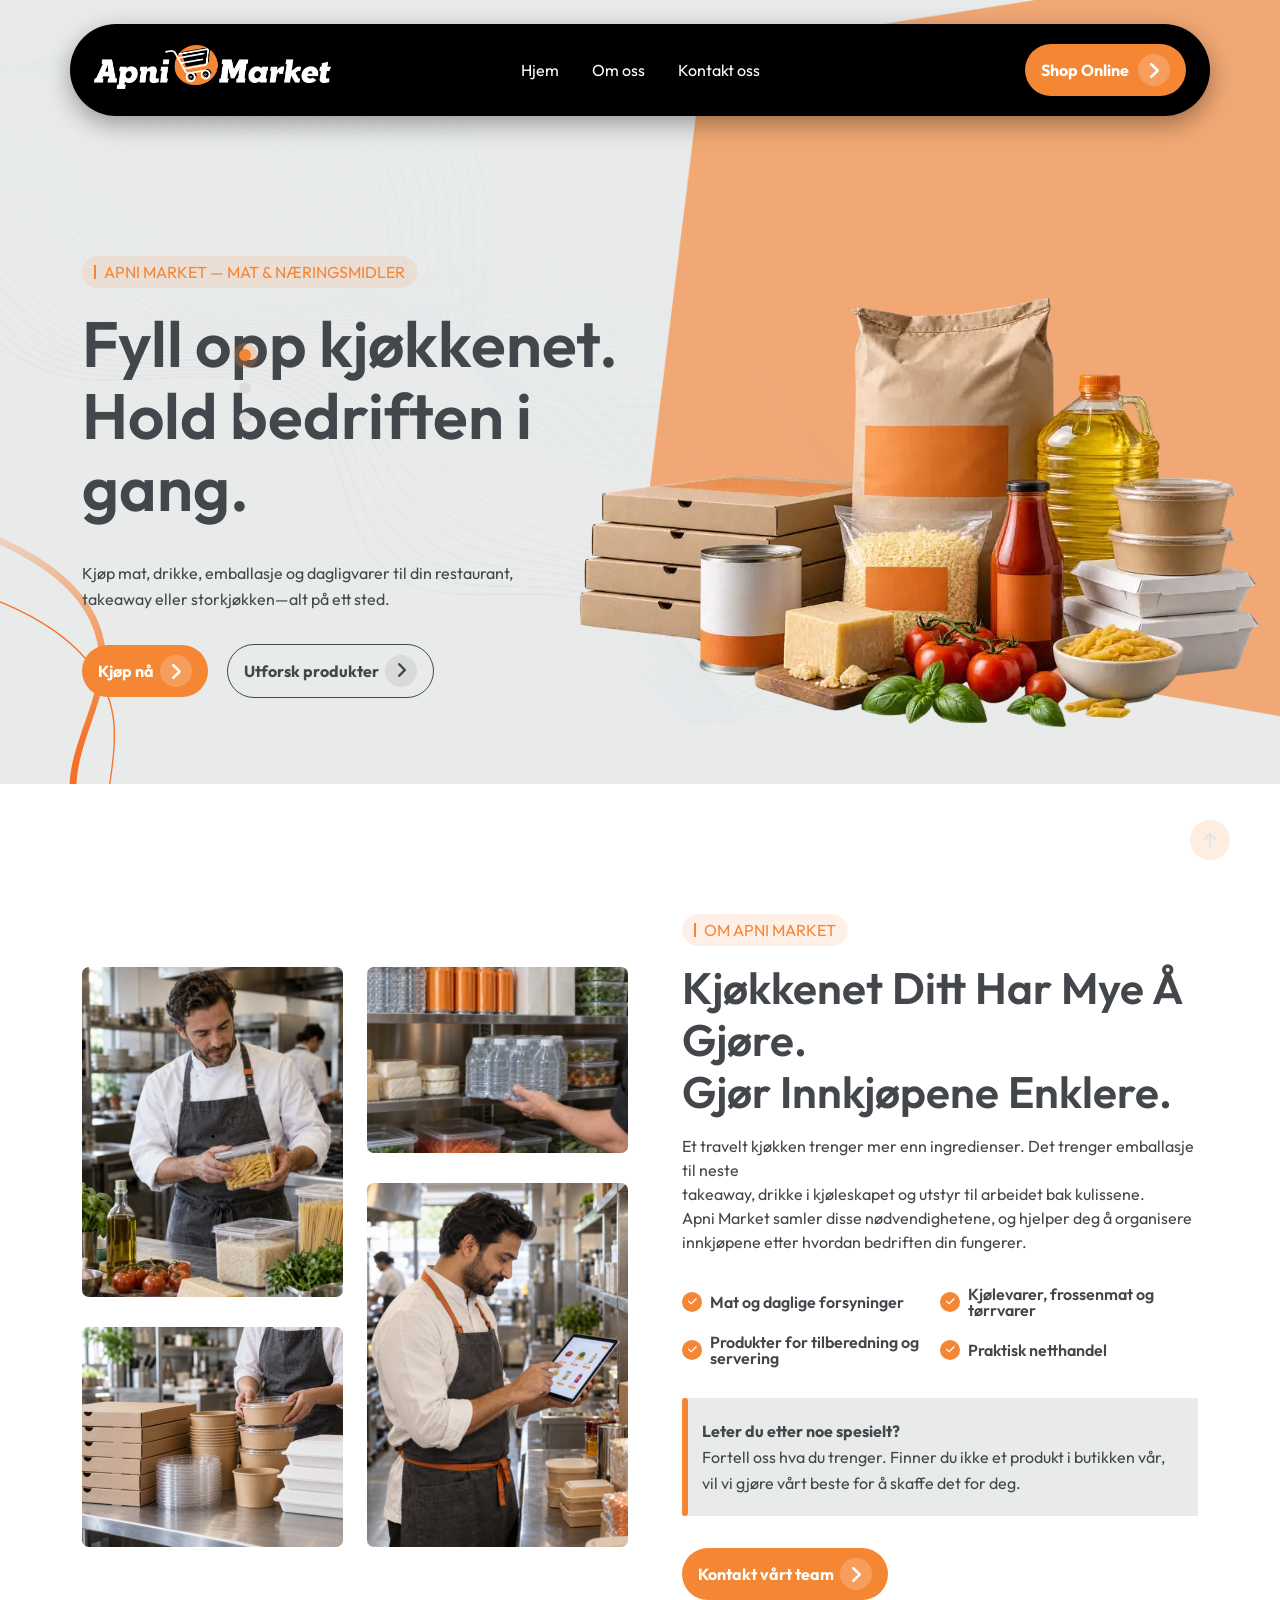
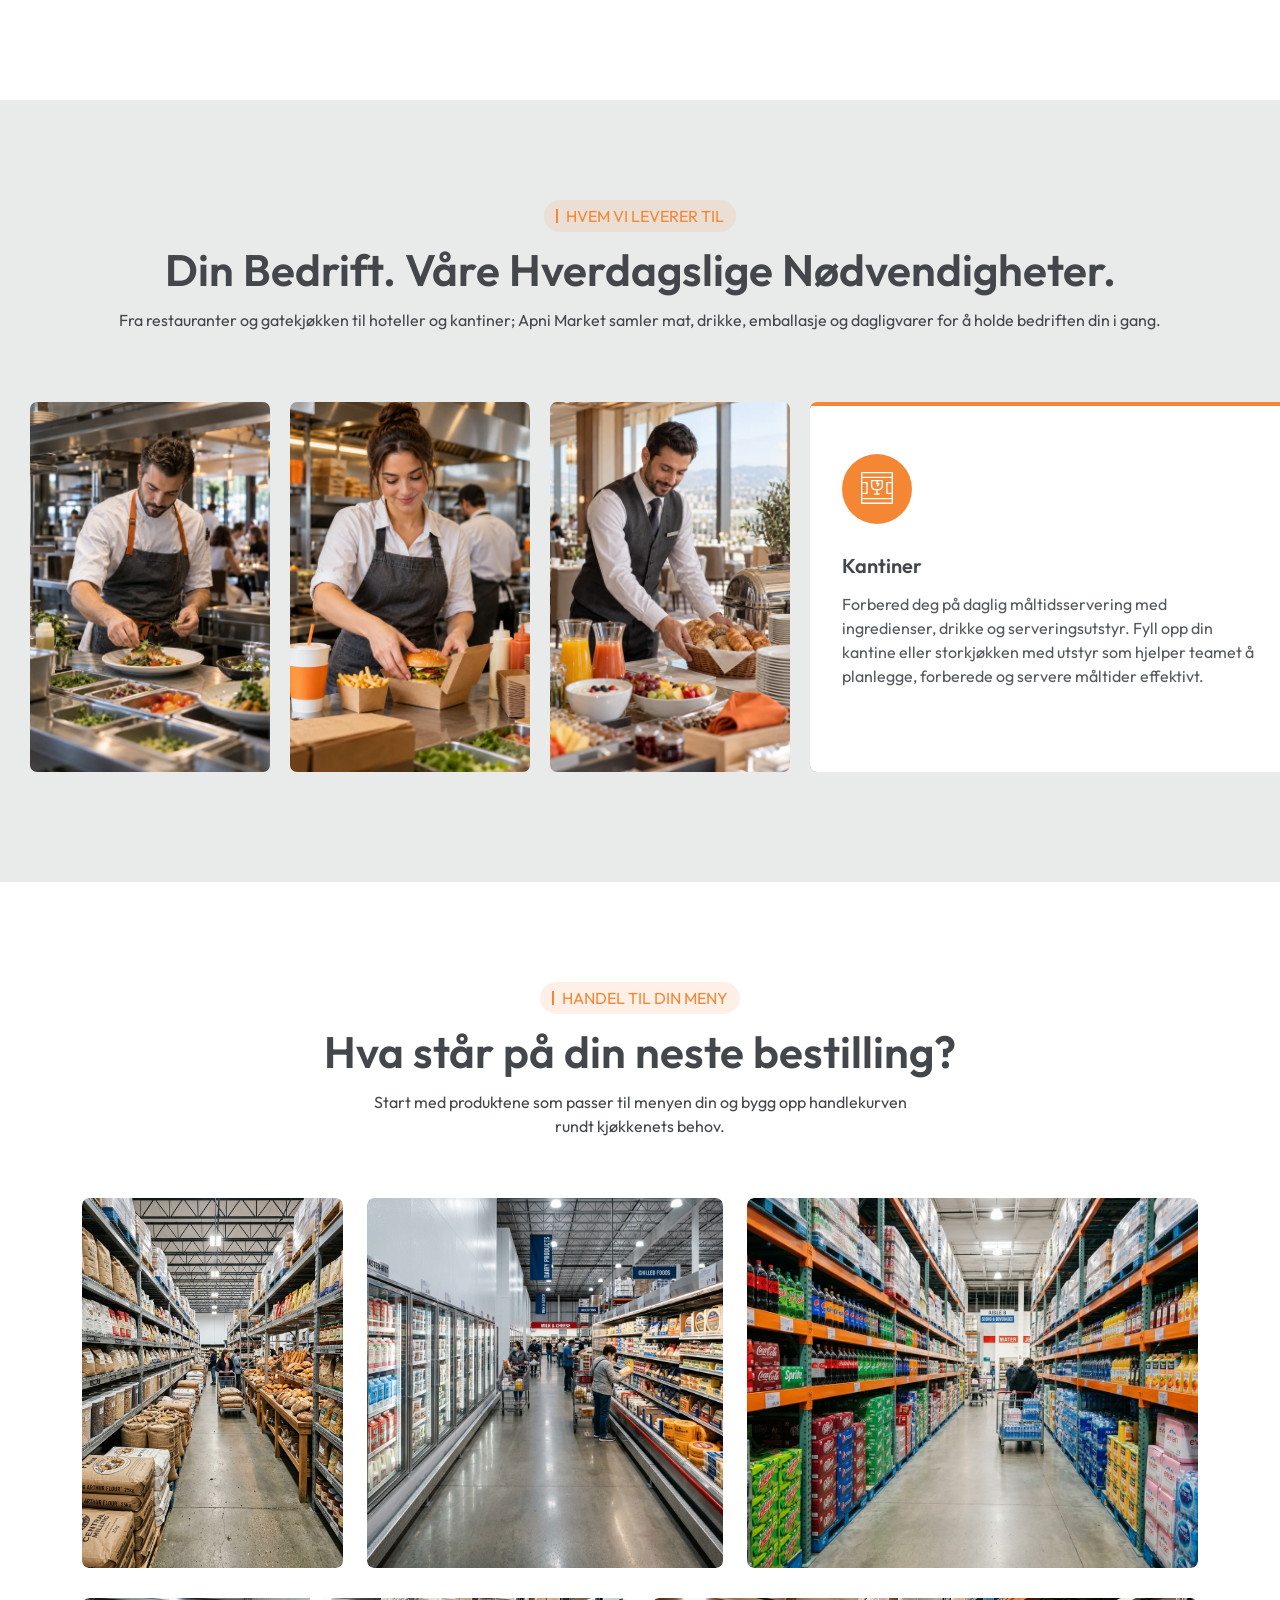
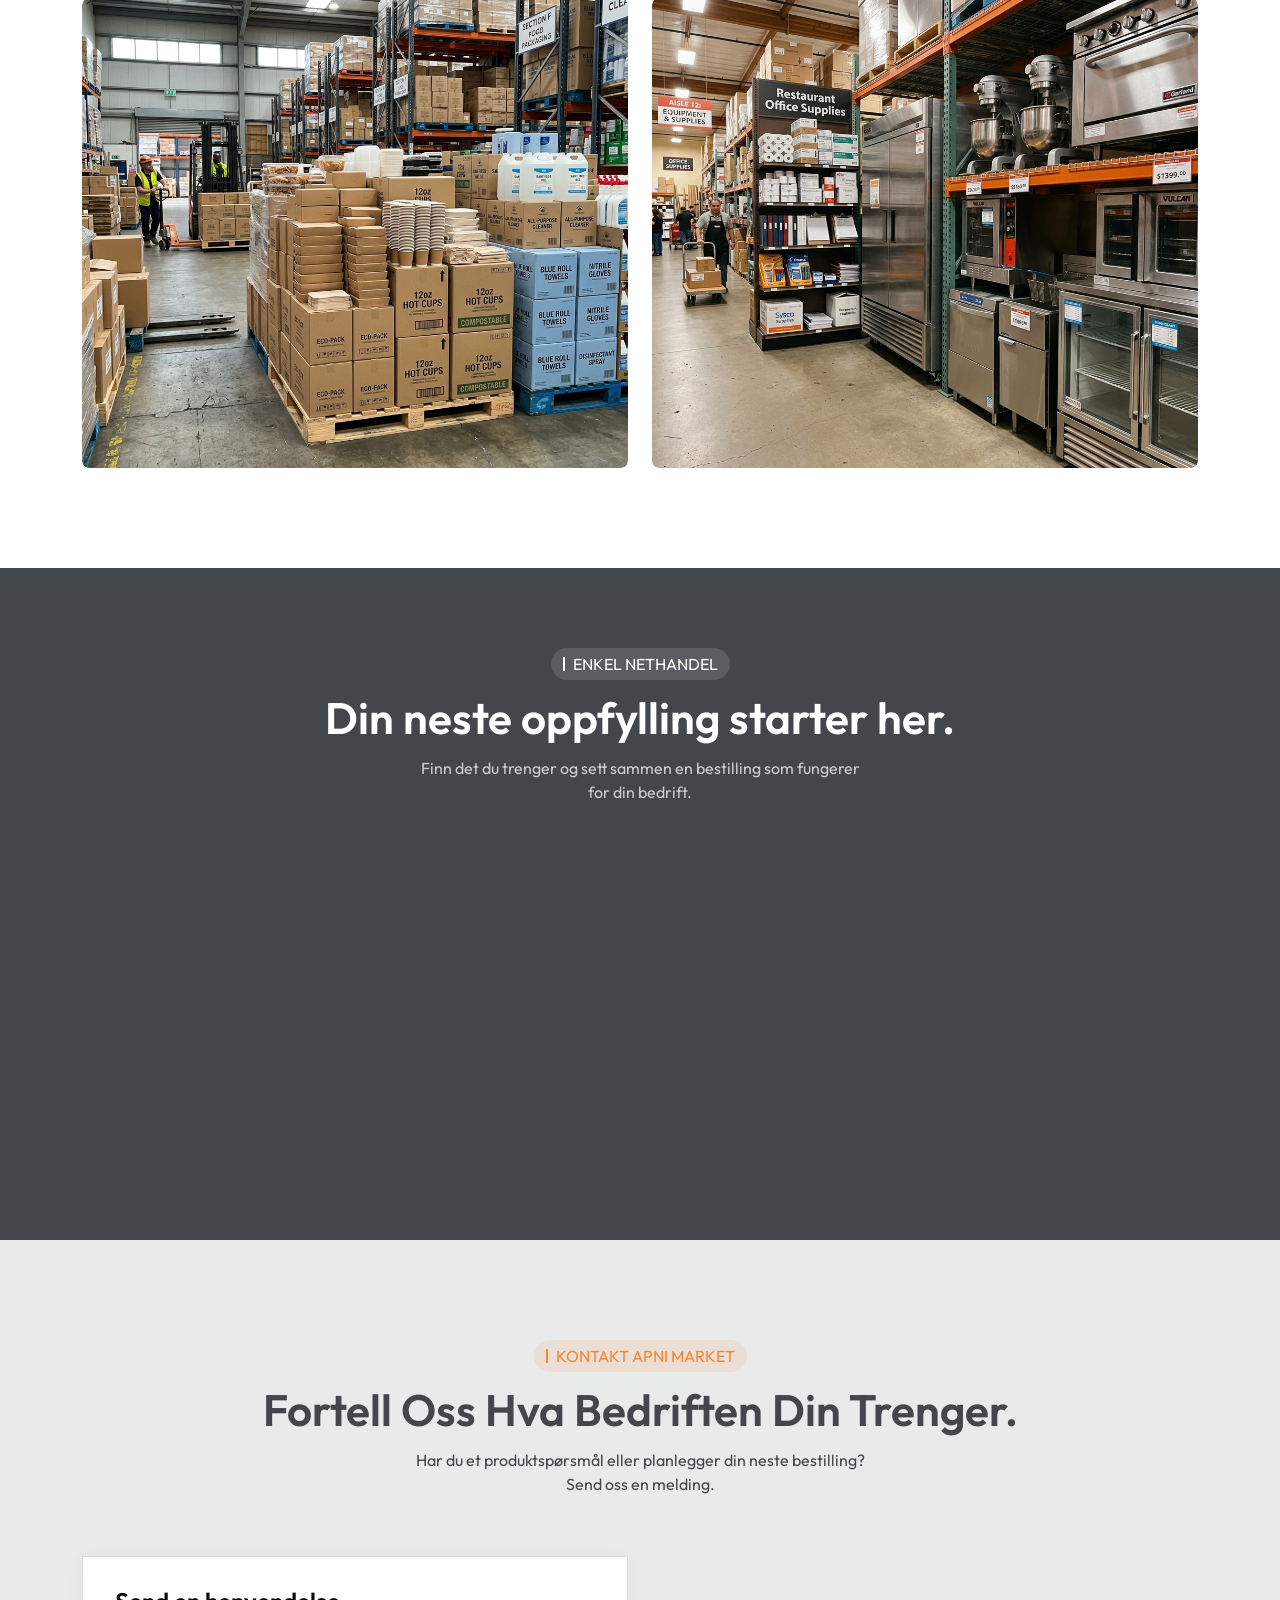
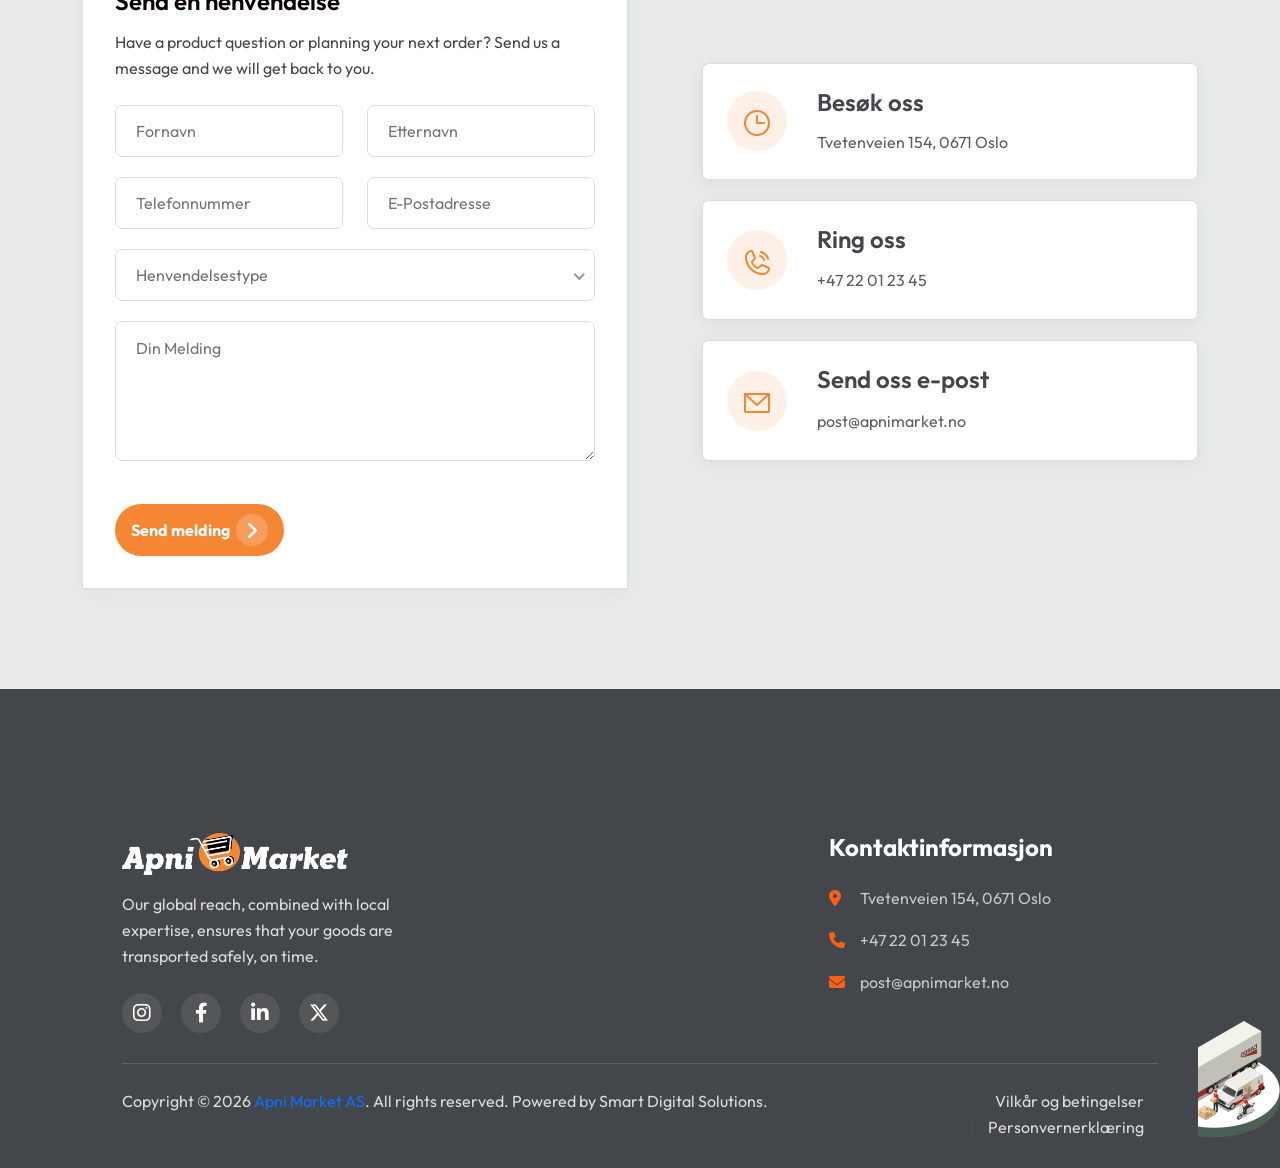
==== commit 775588f1: "feat: improve SEO with meta tags, sitemap, robots.txt, and image alt attributes" ====
--- a/index.html
+++ b/index.html
@@ -4,8 +4,19 @@
 <head>
    <meta charset="UTF-8">
    <meta name="viewport" content="width=device-width, initial-scale=1.0">
-   <title>Apni Market | Mat & Næringsmidler for din bedrift</title>
-   <meta name="description" content="Apni Market tilbyr mat, drikke, emballasje og dagligvarer til restauranter, gatekjøkken og hoteller. Kjøp alt du trenger til storkjøkkenet på ett sted.">
+    <title>Apni Market | Mat & Næringsmidler for din bedrift</title>
+    <meta name="description" content="Apni Market tilbyr mat, drikke, emballasje og dagligvarer til restauranter, gatekjøkken og hoteller. Kjøp alt du trenger til storkjøkkenet på ett sted.">
+    <!-- SEO & Social Meta Tags -->
+    <link rel="canonical" href="https://apnimarket.no/" />
+    <meta property="og:title" content="Apni Market | Mat & Næringsmidler for din bedrift">
+    <meta property="og:description" content="Apni Market tilbyr mat, drikke, emballasje og dagligvarer til restauranter, gatekjøkken og hoteller. Kjøp alt du trenger til storkjøkkenet på ett sted.">
+    <meta property="og:type" content="website">
+    <meta property="og:url" content="https://apnimarket.no/">
+    <meta property="og:image" content="https://apnimarket.no/assets/img/slider/hero1.webp">
+    <meta name="twitter:card" content="summary_large_image">
+    <meta name="twitter:title" content="Apni Market | Mat & Næringsmidler for din bedrift">
+    <meta name="twitter:description" content="Apni Market tilbyr mat, drikke, emballasje og dagligvarer til restauranter, gatekjøkken og hoteller. Kjøp alt du trenger til storkjøkkenet på ett sted.">
+    <meta name="twitter:image" content="https://apnimarket.no/assets/img/slider/hero1.webp">
    <!-- fav icon -->
    <link rel="shortcut icon" href="assets/img/icon/ca-fav-3.svg">
    <!-- css file -->
@@ -193,7 +204,7 @@
                </div>
             </div>
             <div class="ca-slider-img-3 p-absolute">
-               <img src="assets/img/slider/hero1.webp" alt="">
+               <img src="assets/img/slider/hero1.webp" alt="Storkjøkken med ferske råvarer">
             </div>
             <div class="ca-line-shape3">
                <img src="assets/img/shape/ca-shape3.1.png" alt="">
@@ -232,7 +243,7 @@
                </div>
             </div>
             <div class="ca-slider-img-3 p-absolute">
-               <img src="assets/img/slider/hero2.webp" alt="">
+               <img src="assets/img/slider/hero2.webp" alt="Mat og produkter for tilberedning">
             </div>
             <div class="ca-line-shape3">
                <img src="assets/img/shape/ca-shape3.1.png" alt="">
@@ -268,7 +279,7 @@
                </div>
             </div>
             <div class="ca-slider-img-3 p-absolute">
-               <img src="assets/img/slider/hero3.webp" alt="">
+               <img src="assets/img/slider/hero3.webp" alt="Drikke og kjølevarer i storkjøkken">
             </div>
             <div class="ca-line-shape3">
                <img src="assets/img/shape/ca-shape3.1.png" alt="">
@@ -308,7 +319,7 @@
                         <div class="col-lg-6 col-md-6">
                            <!-- single about item -->
                            <div class="ca-abo-single-item mb-30">
-                              <img class="w-100 lar-img-1" src="assets/img/about/about-1.jpg" alt="">
+                              <img class="w-100 lar-img-1" src="assets/img/about/about-1.jpg" alt="Mat og produkter for tilberedning">
                               <div class="ca-abo-hover-item">
                                  <div class="ca-abo-content">
                                     <!-- <div class="ca-abo-icon">
@@ -322,7 +333,7 @@
 
                            <!-- single about item -->
                            <div class="ca-abo-single-item mb-30">
-                              <img class="w-100 sm-img-1" src="assets/img/about/about-2.jpg" alt="">
+                              <img class="w-100 sm-img-1" src="assets/img/about/about-2.jpg" alt="Emballasje og serveringsutstyr">
                               <div class="ca-abo-hover-item">
                                  <div class="ca-abo-content">
                                     <!-- <div class="ca-abo-icon">
@@ -338,7 +349,7 @@
                         <div class="col-lg-6 col-md-6">
                            <!-- single about item -->
                            <div class="ca-abo-single-item mb-30">
-                              <img class="w-100 sm-img-2" src="assets/img/about/about-3.jpg" alt="">
+                              <img class="w-100 sm-img-2" src="assets/img/about/about-3.jpg" alt="Drikke og kjølevarer">
                               <div class="ca-abo-hover-item">
                                  <div class="ca-abo-content">
                                     <!-- <div class="ca-abo-icon">
@@ -351,7 +362,7 @@
                            </div>
                            <!-- single about item -->
                            <div class="ca-abo-single-item mb-30">
-                              <img class="w-100 lar-img-2" src="assets/img/about/about-4.png" alt="">
+                              <img class="w-100 lar-img-2" src="assets/img/about/about-4.png" alt="Praktisk netthandel">
                               <div class="ca-abo-hover-item">
                                  <div class="ca-abo-content">
                                     <!-- <div class="ca-abo-icon">
@@ -450,7 +461,7 @@
          <div class="expand-container">
             <!-- single item -->
             <div class="slide">
-               <img class="expand-slide-img" src="assets/img/service/gallery1.webp" alt="">
+               <img class="expand-slide-img" src="assets/img/service/gallery1.webp" alt="Matlaging i restaurant">
                <div class="expand-slide-ic-box">
                   <div class="ca-expand-ic">
                      <span><img src="assets/img/icon/ser-ic-1.1.svg" alt=""></span>
@@ -463,7 +474,7 @@
             </div>
             <!-- single item -->
             <div class="slide">
-               <img class="expand-slide-img" src="assets/img/service/gallery2.webp" alt="">
+               <img class="expand-slide-img" src="assets/img/service/gallery2.webp" alt="Gatekjøkken og hurtigmat">
                <div class="expand-slide-ic-box">
                   <div class="ca-expand-ic">
                      <span><img src="assets/img/icon/ser-ic-1.2.svg" alt=""></span>
@@ -475,7 +486,7 @@
             </div>
             <!-- single item -->
             <div class="slide">
-               <img class="expand-slide-img" src="assets/img/service/gallery3.webp" alt="">
+               <img class="expand-slide-img" src="assets/img/service/gallery3.webp" alt="Hoteller og overnatting">
                <div class="expand-slide-ic-box">
                   <div class="ca-expand-ic">
                      <span><img src="assets/img/icon/ser-ic-1.3.svg" alt=""></span>
@@ -488,7 +499,7 @@
             </div>
             <!-- single item -->
             <div class="slide active">
-               <img class="expand-slide-img" src="assets/img/service/gallery4.webp" alt="">
+               <img class="expand-slide-img" src="assets/img/service/gallery4.webp" alt="Kantiner og storkjøkken">
                <div class="expand-slide-ic-box">
                   <div class="ca-expand-ic">
                      <span><img src="assets/img/icon/ser-ic-1.4.svg" alt=""></span>
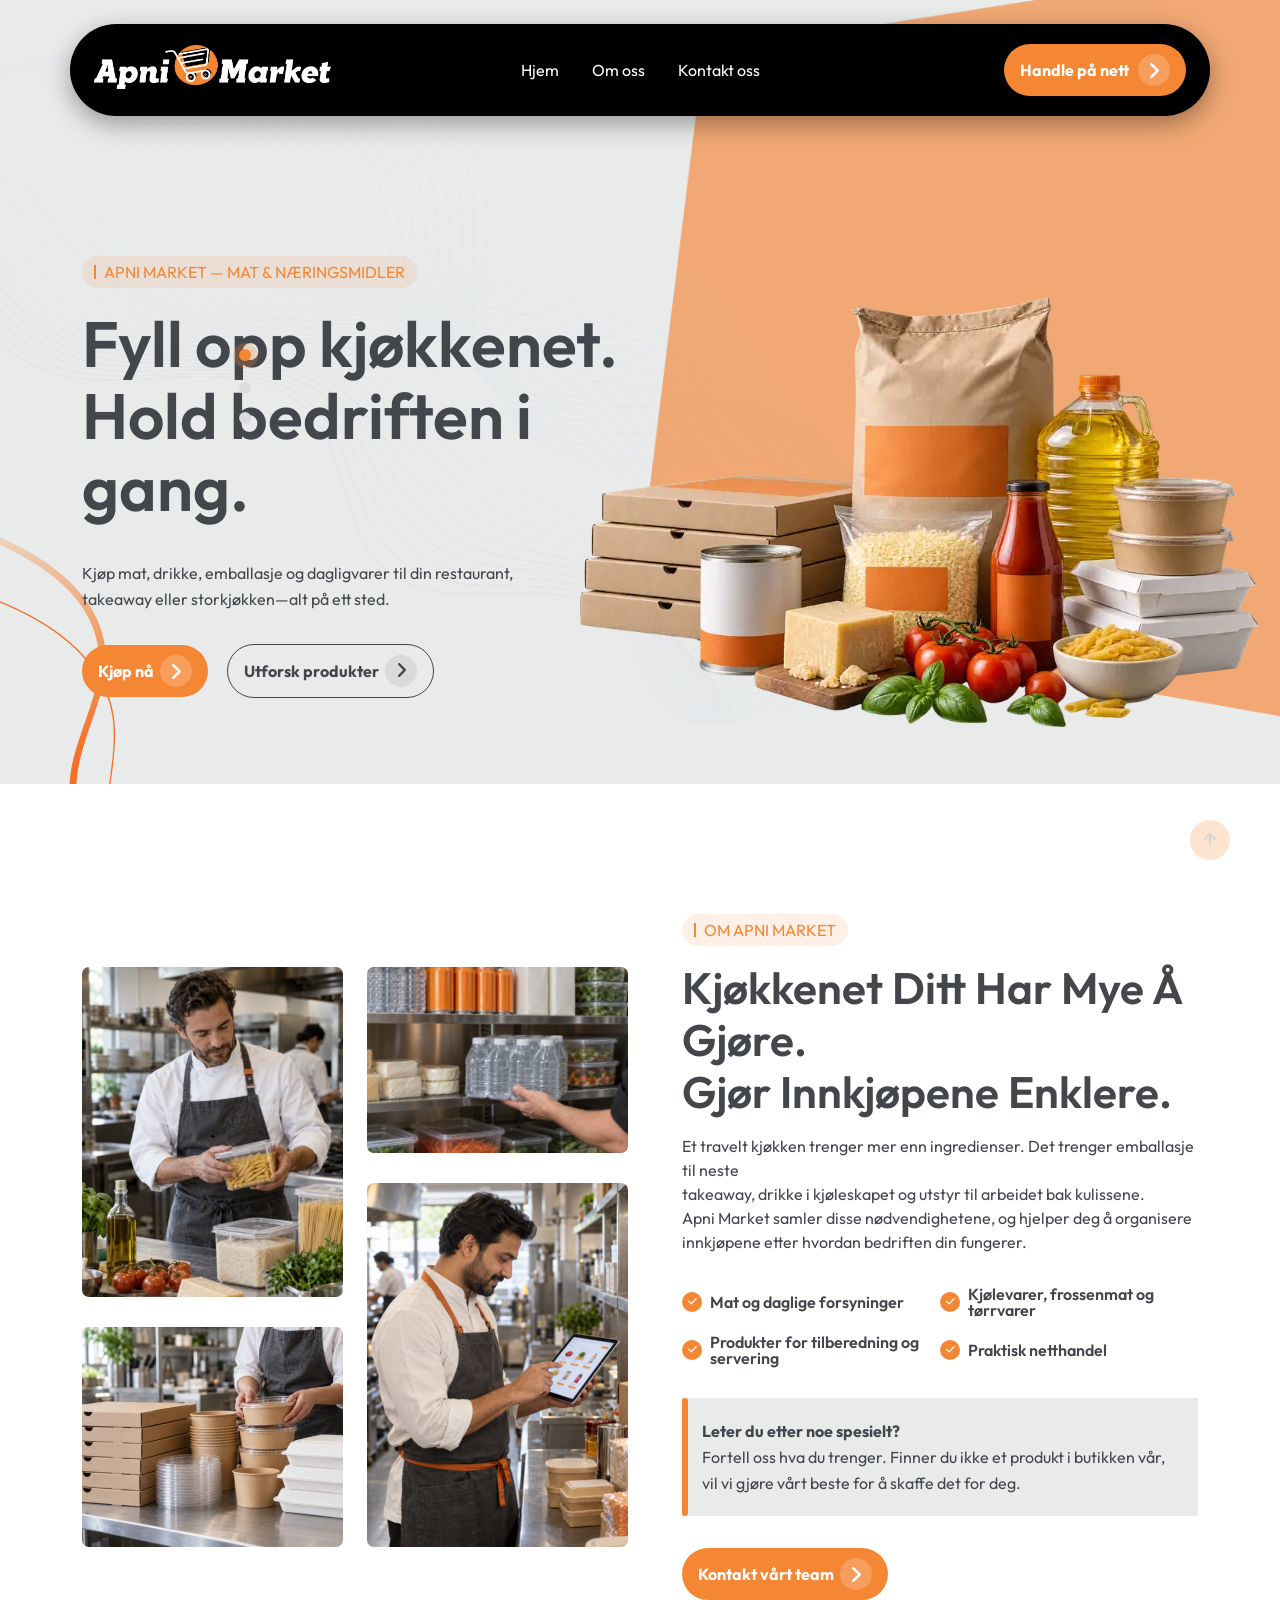
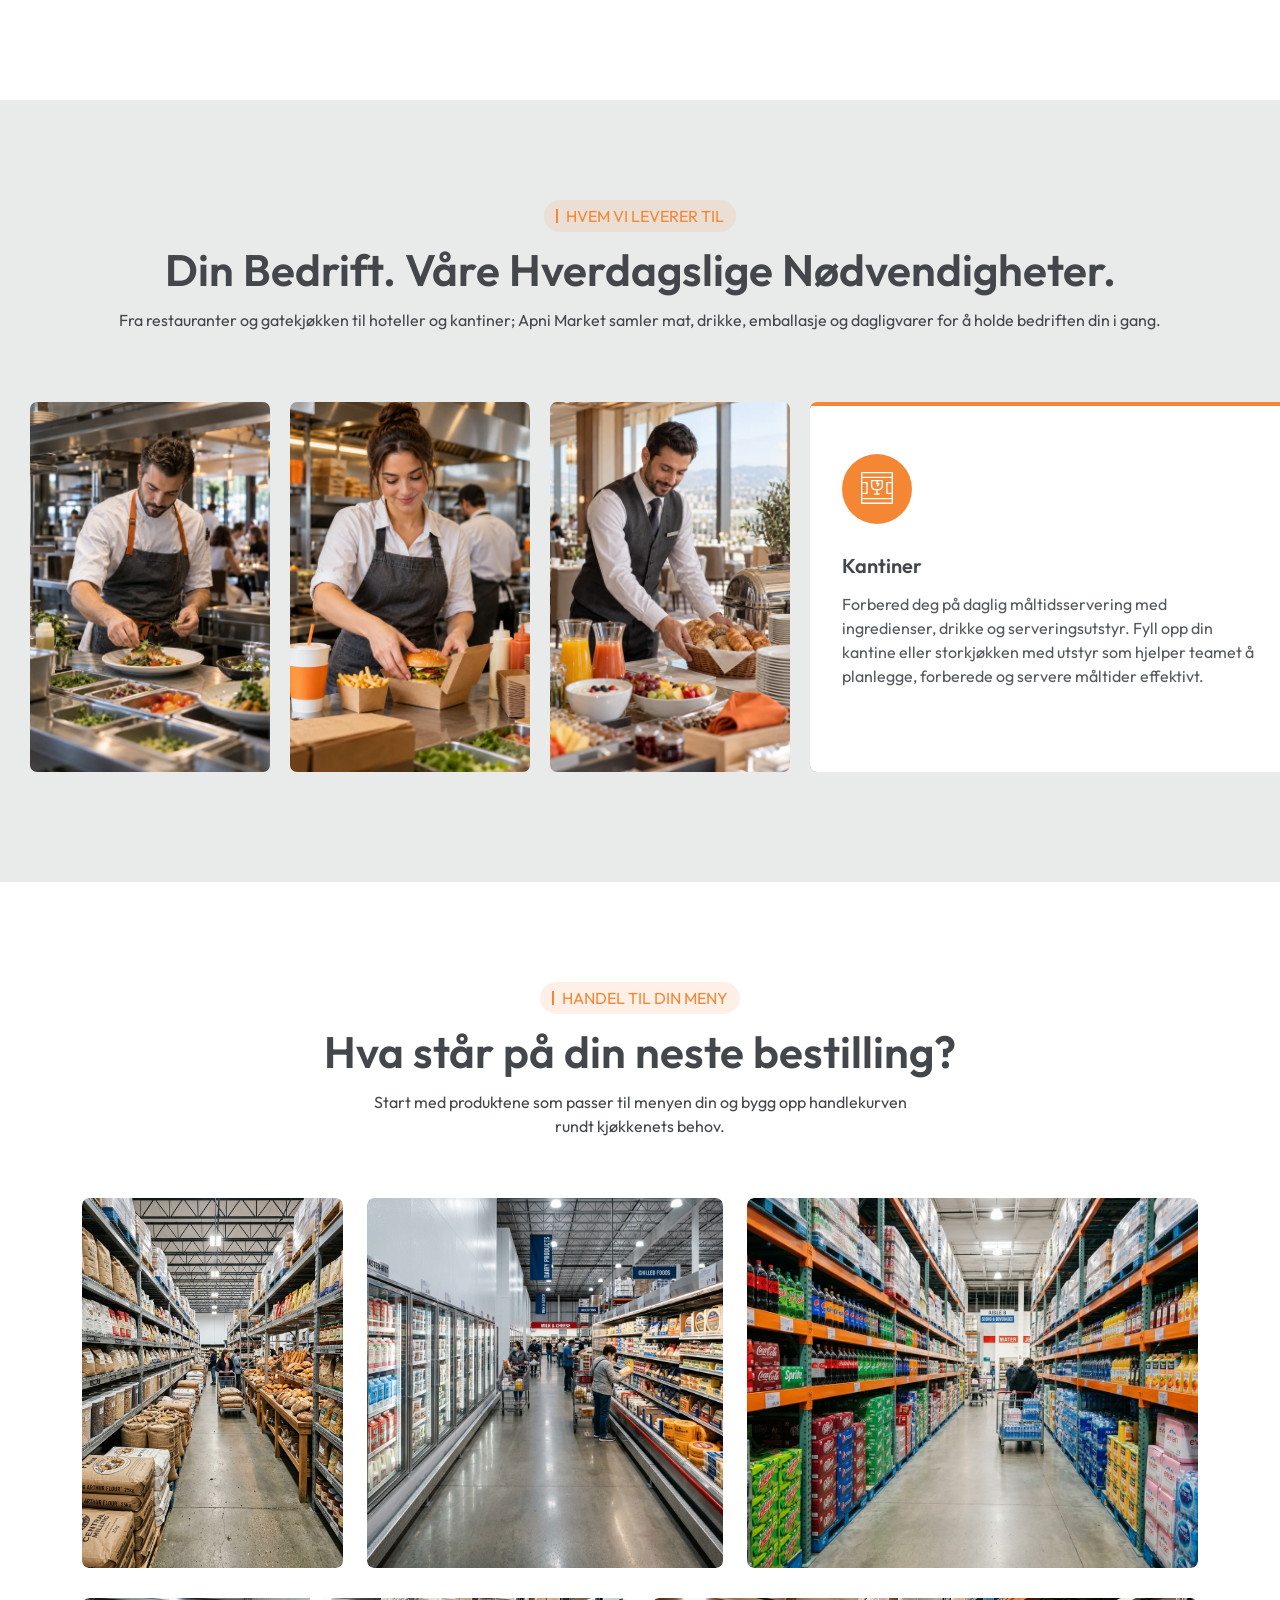
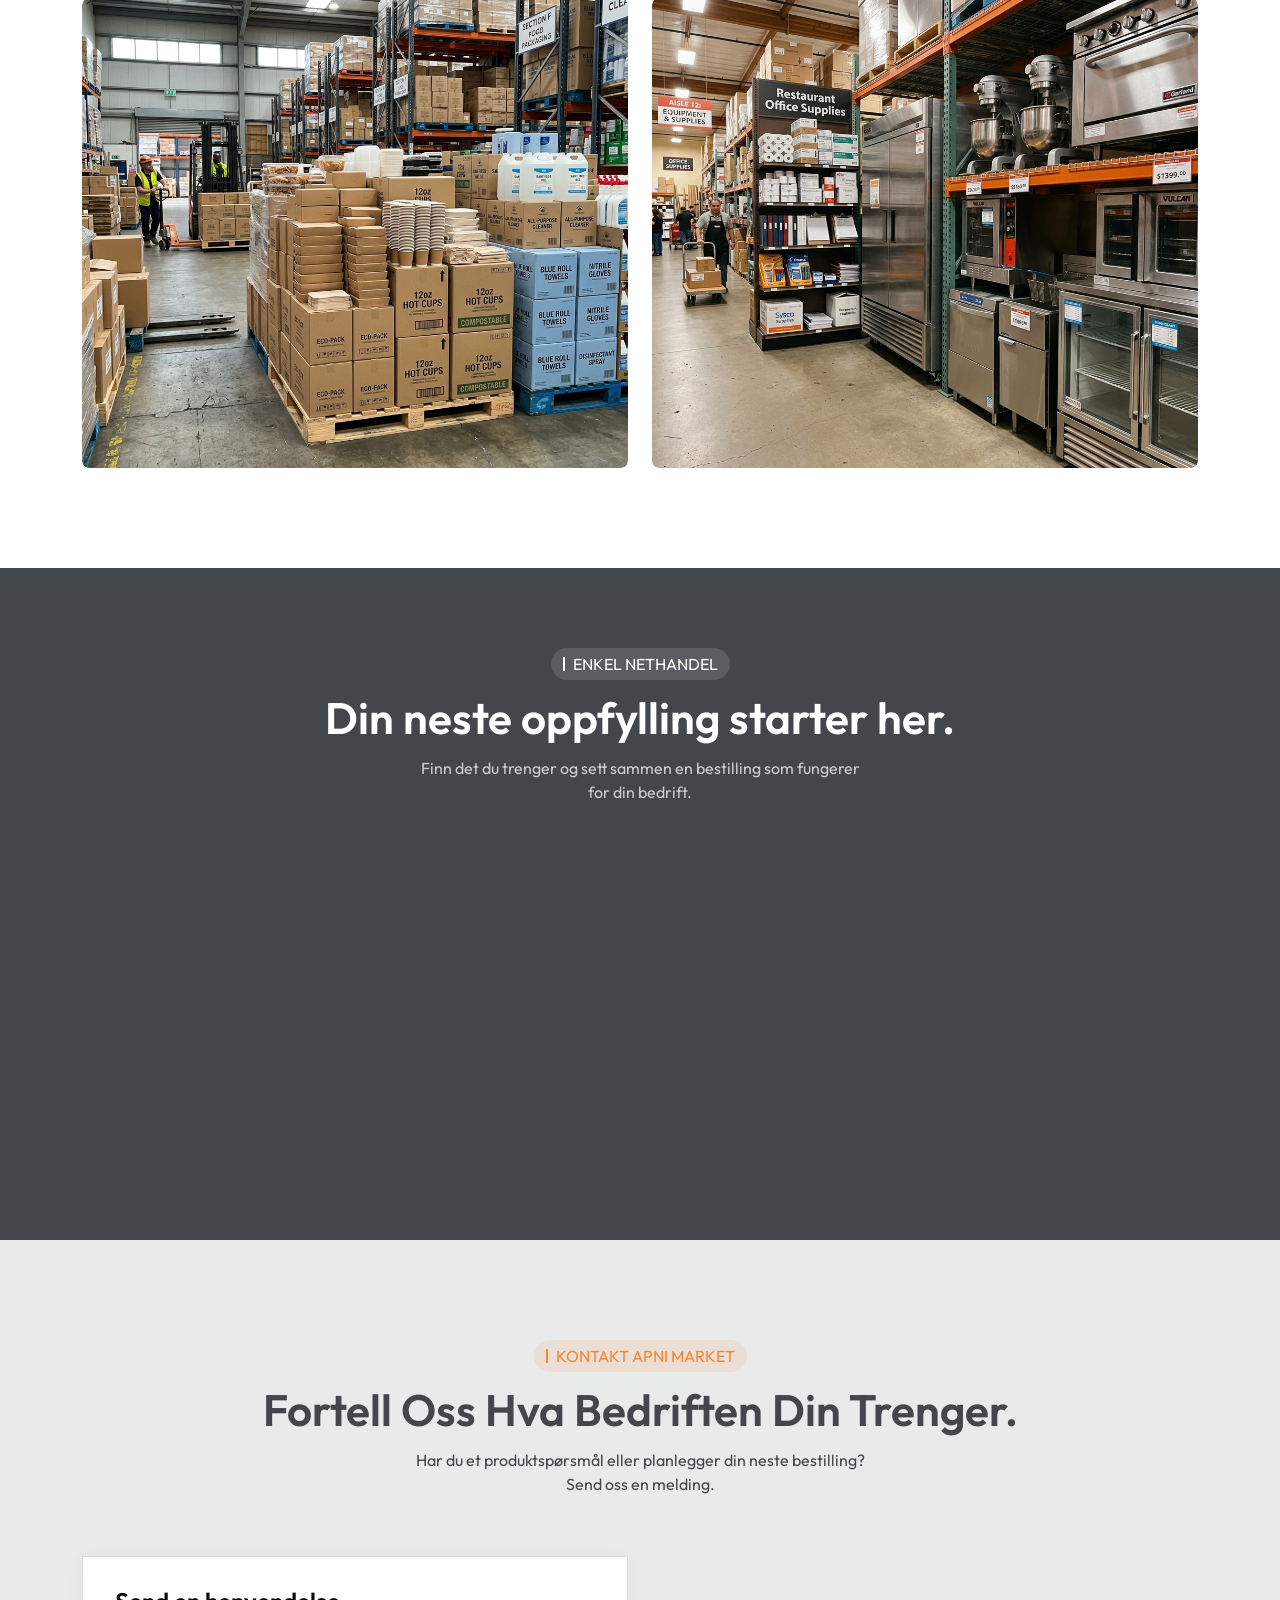
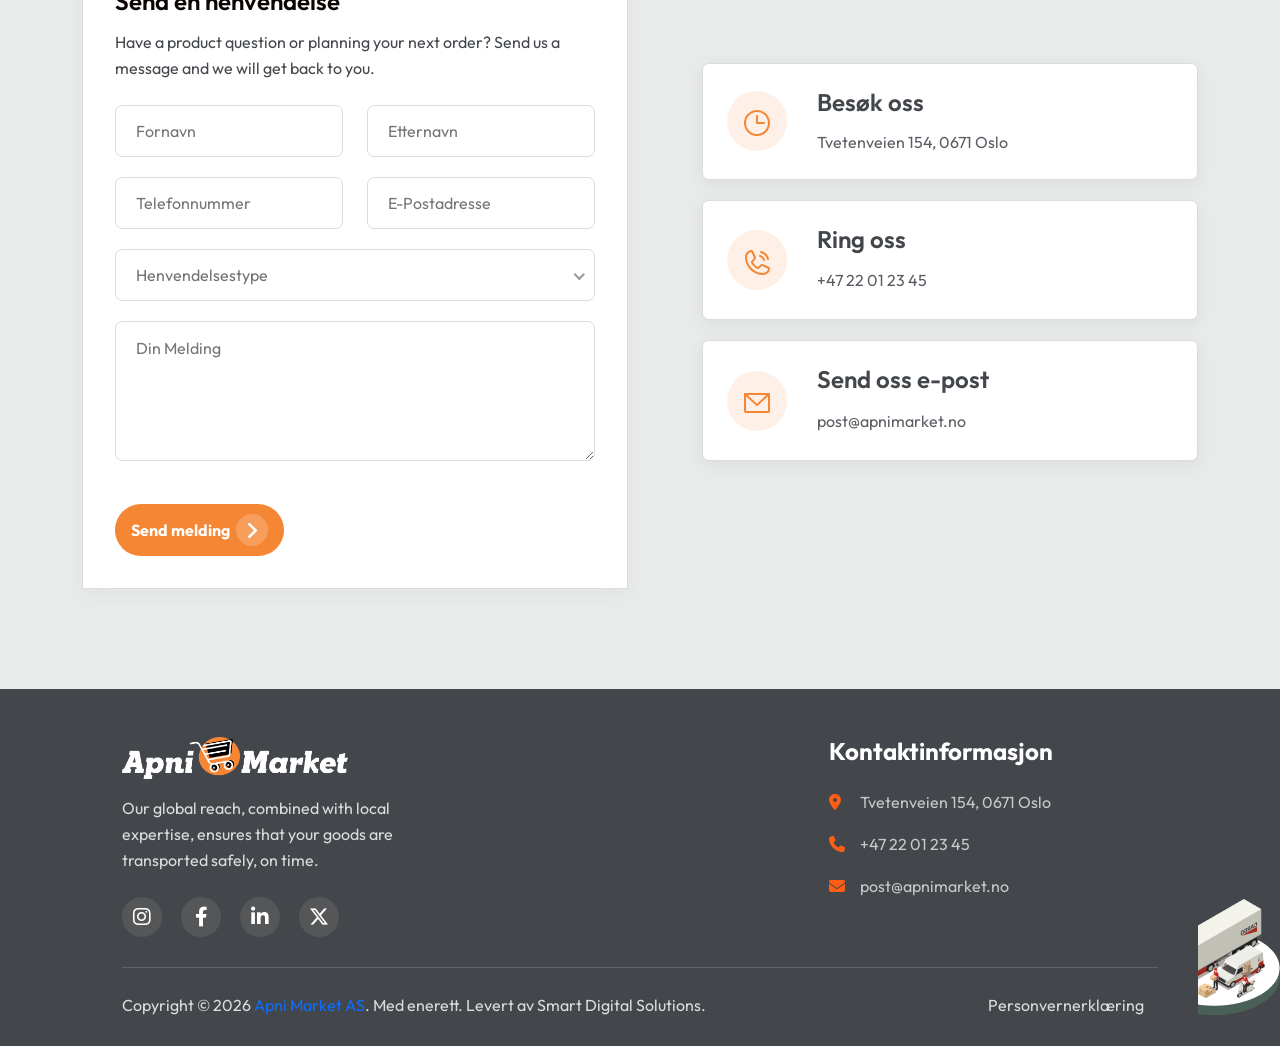
==== commit 61249438: "feat: add privacy policy page, translate site content to Norwegian, and clean up CTA areas" ====
--- a/index.html
+++ b/index.html
@@ -4,19 +4,22 @@
 <head>
    <meta charset="UTF-8">
    <meta name="viewport" content="width=device-width, initial-scale=1.0">
-    <title>Apni Market | Mat & Næringsmidler for din bedrift</title>
-    <meta name="description" content="Apni Market tilbyr mat, drikke, emballasje og dagligvarer til restauranter, gatekjøkken og hoteller. Kjøp alt du trenger til storkjøkkenet på ett sted.">
-    <!-- SEO & Social Meta Tags -->
-    <link rel="canonical" href="https://apnimarket.no/" />
-    <meta property="og:title" content="Apni Market | Mat & Næringsmidler for din bedrift">
-    <meta property="og:description" content="Apni Market tilbyr mat, drikke, emballasje og dagligvarer til restauranter, gatekjøkken og hoteller. Kjøp alt du trenger til storkjøkkenet på ett sted.">
-    <meta property="og:type" content="website">
-    <meta property="og:url" content="https://apnimarket.no/">
-    <meta property="og:image" content="https://apnimarket.no/assets/img/slider/hero1.webp">
-    <meta name="twitter:card" content="summary_large_image">
-    <meta name="twitter:title" content="Apni Market | Mat & Næringsmidler for din bedrift">
-    <meta name="twitter:description" content="Apni Market tilbyr mat, drikke, emballasje og dagligvarer til restauranter, gatekjøkken og hoteller. Kjøp alt du trenger til storkjøkkenet på ett sted.">
-    <meta name="twitter:image" content="https://apnimarket.no/assets/img/slider/hero1.webp">
+   <title>Apni Market | Mat & Næringsmidler for din bedrift</title>
+   <meta name="description"
+      content="Apni Market tilbyr mat, drikke, emballasje og dagligvarer til restauranter, gatekjøkken og hoteller. Kjøp alt du trenger til storkjøkkenet på ett sted.">
+   <!-- SEO & Social Meta Tags -->
+   <link rel="canonical" href="https://apnimarket.no/" />
+   <meta property="og:title" content="Apni Market | Mat & Næringsmidler for din bedrift">
+   <meta property="og:description"
+      content="Apni Market tilbyr mat, drikke, emballasje og dagligvarer til restauranter, gatekjøkken og hoteller. Kjøp alt du trenger til storkjøkkenet på ett sted.">
+   <meta property="og:type" content="website">
+   <meta property="og:url" content="https://apnimarket.no/">
+   <meta property="og:image" content="https://apnimarket.no/assets/img/slider/hero1.webp">
+   <meta name="twitter:card" content="summary_large_image">
+   <meta name="twitter:title" content="Apni Market | Mat & Næringsmidler for din bedrift">
+   <meta name="twitter:description"
+      content="Apni Market tilbyr mat, drikke, emballasje og dagligvarer til restauranter, gatekjøkken og hoteller. Kjøp alt du trenger til storkjøkkenet på ett sted.">
+   <meta name="twitter:image" content="https://apnimarket.no/assets/img/slider/hero1.webp">
    <!-- fav icon -->
    <link rel="shortcut icon" href="assets/img/icon/ca-fav-3.svg">
    <!-- css file -->
@@ -97,8 +100,7 @@
             <div class="col-xl-3 col-lg col-md-6 col-6">
                <!-- ca-btn -->
                <div class="ca-btn-header d-none d-lg-block text-end">
-                  <a href="shop.html" class="ca-btn-primary-3 theme-bg-3 br-50" style="color: #FFFFFF !important;">Shop
-                     Online <span style="background: rgba(255, 255, 255, 0.2) !important; color: #FFFFFF !important;"><i
+                  <a href="shop.html" class="ca-btn-primary-3 theme-bg-3 br-50" style="color: #FFFFFF !important;">Handle på nett <span style="background: rgba(255, 255, 255, 0.2) !important; color: #FFFFFF !important;"><i
                            class="fa-solid fa-angle-right" style="color: #FFFFFF !important;"></i></span></a>
                </div>
                <div class="ca-header-action-item d-lg-none text-end">
@@ -319,7 +321,8 @@
                         <div class="col-lg-6 col-md-6">
                            <!-- single about item -->
                            <div class="ca-abo-single-item mb-30">
-                              <img class="w-100 lar-img-1" src="assets/img/about/about-1.jpg" alt="Mat og produkter for tilberedning">
+                              <img class="w-100 lar-img-1" src="assets/img/about/about-1.jpg"
+                                 alt="Mat og produkter for tilberedning">
                               <div class="ca-abo-hover-item">
                                  <div class="ca-abo-content">
                                     <!-- <div class="ca-abo-icon">
@@ -333,7 +336,8 @@
 
                            <!-- single about item -->
                            <div class="ca-abo-single-item mb-30">
-                              <img class="w-100 sm-img-1" src="assets/img/about/about-2.jpg" alt="Emballasje og serveringsutstyr">
+                              <img class="w-100 sm-img-1" src="assets/img/about/about-2.jpg"
+                                 alt="Emballasje og serveringsutstyr">
                               <div class="ca-abo-hover-item">
                                  <div class="ca-abo-content">
                                     <!-- <div class="ca-abo-icon">
@@ -1060,28 +1064,6 @@
    <!-- footer section start-->
    <footer class="theme-bg-3 pt-0 p-relative z-index-1">
       <div class="ca-ft-shape p-absolute ft-shape-2"><img src="assets/img/shape/ca-footer-shape3.1.png" alt=""></div>
-      <div class="ca-cta-area p-relative z-index-1">
-         <div class="container">
-            <!-- <div class="ca-cta-shape3 p-absolute d-none d-lg-block">
-               <img src="assets/img/shape/cta-shape-3.1.png" alt="">
-            </div> -->
-            <!-- <div class="row align-items-center">
-               <div class="col-lg-6 mb-30">
-                  <div class="ca-cta-content">
-                     <h2 class="ca-section-title cta-title-1 text-white fnw-700">Join Us Today And let Us Help You To
-                        Grow Your Business.</h2>
-                  </div>
-               </div>
-               <div class="col-lg-6 mb-30">
-                  <div class="ca-btn-cta-3 text-end">
-                     <a href="contact.html" class="ca-btn-primary-3 w-bg">Kom i gang <span><i
-                              class="fa-solid fa-angle-right"></i></span></a>
-                  </div>
-               </div>
-            </div> -->
-            <!-- <div class="b-bottom pt-48"></div> -->
-         </div>
-      </div>
       <div class="ca-footer-area">
          <div class="container">
             <div class="ca-ft-area w-bg">
@@ -1132,13 +1114,12 @@
                   </div>
                   <div class="col-lg-8">
                      <p class="copry-right-text pt-24">Copyright &COPY; 2026 <a href="https://apnimarket.no/">Apni
-                           Market AS</a>. All rights reserved. Powered by Smart Digital Solutions.</p>
+                           Market AS</a>. Med enerett. Levert av Smart Digital Solutions.</p>
                   </div>
                   <div class="col-lg-4">
                      <div class="copy-right-menu pt-24">
                         <ul>
-                           <li><a href="#">Vilkår og betingelser</a></li>
-                           <li><a href="#">Personvernerklæring</a></li>
+                           <li><a href="privacy.html">Personvernerklæring</a></li>
                         </ul>
                      </div>
                   </div>
